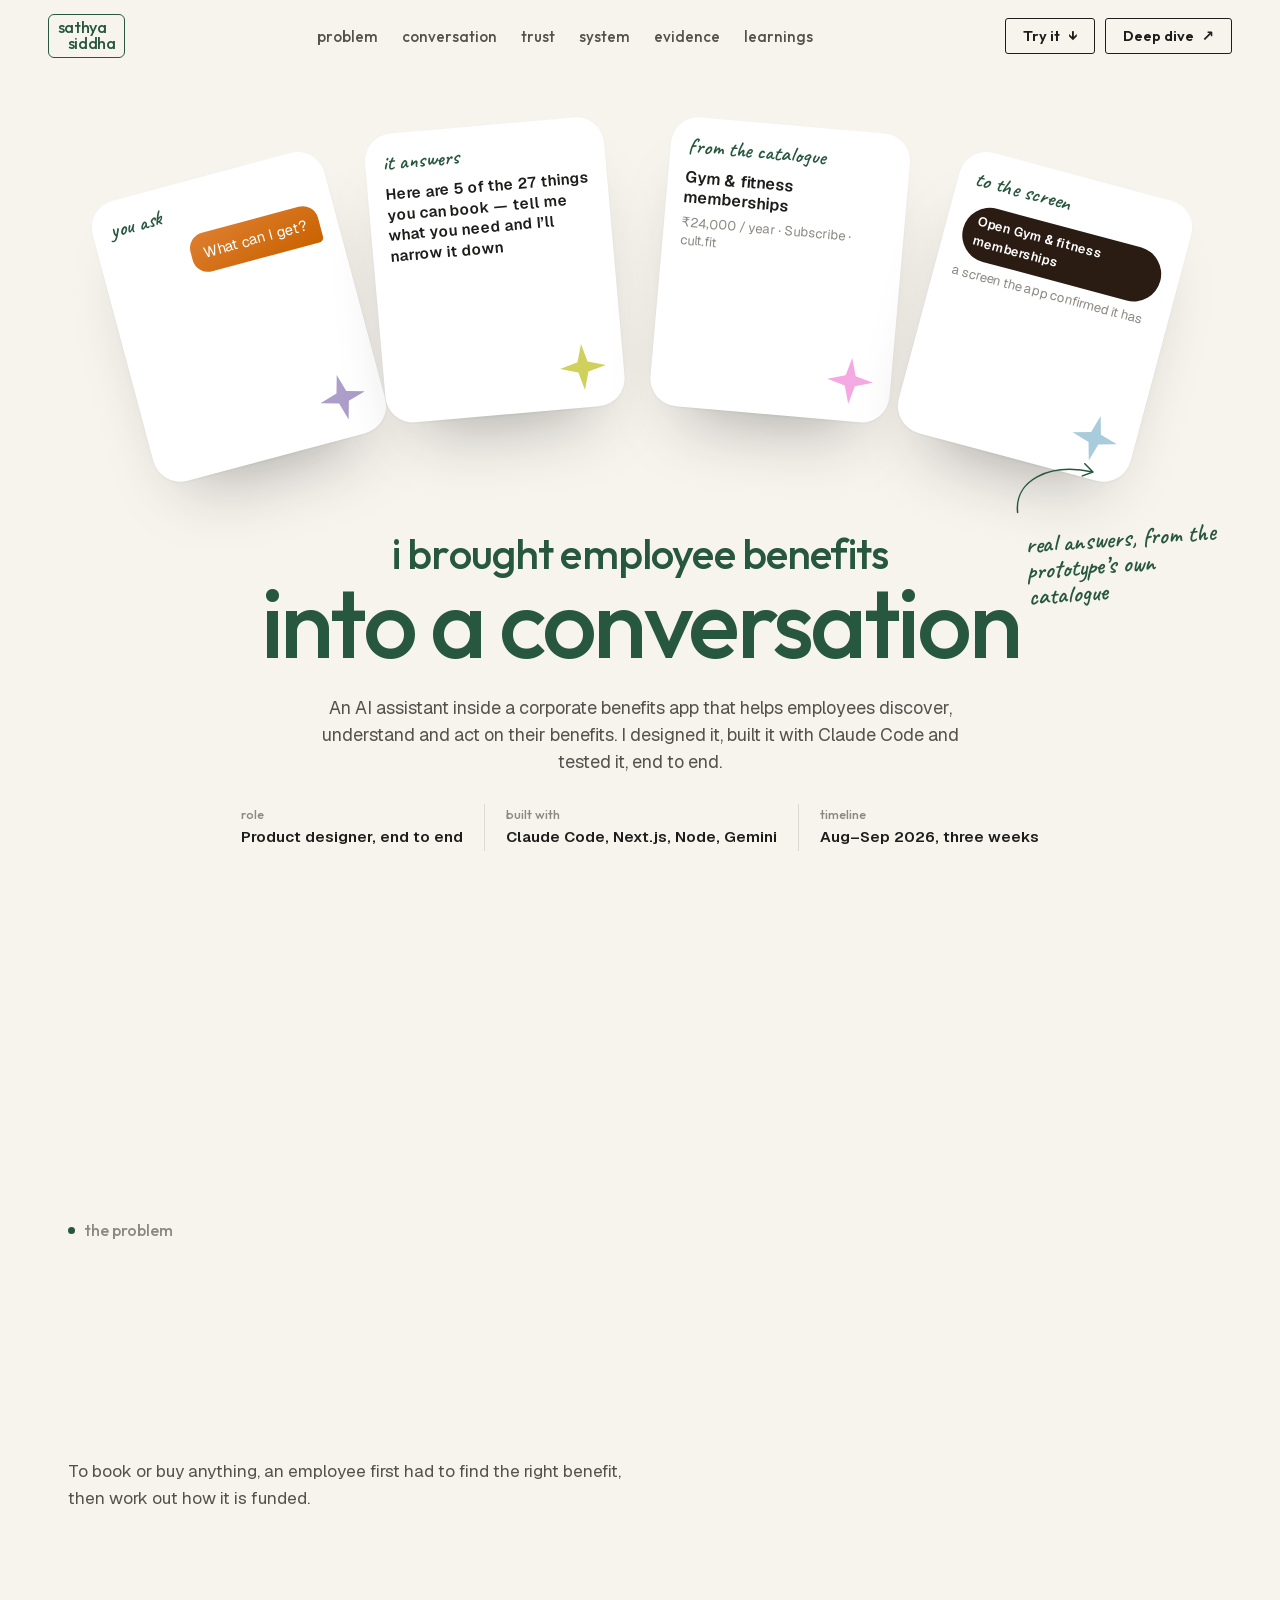
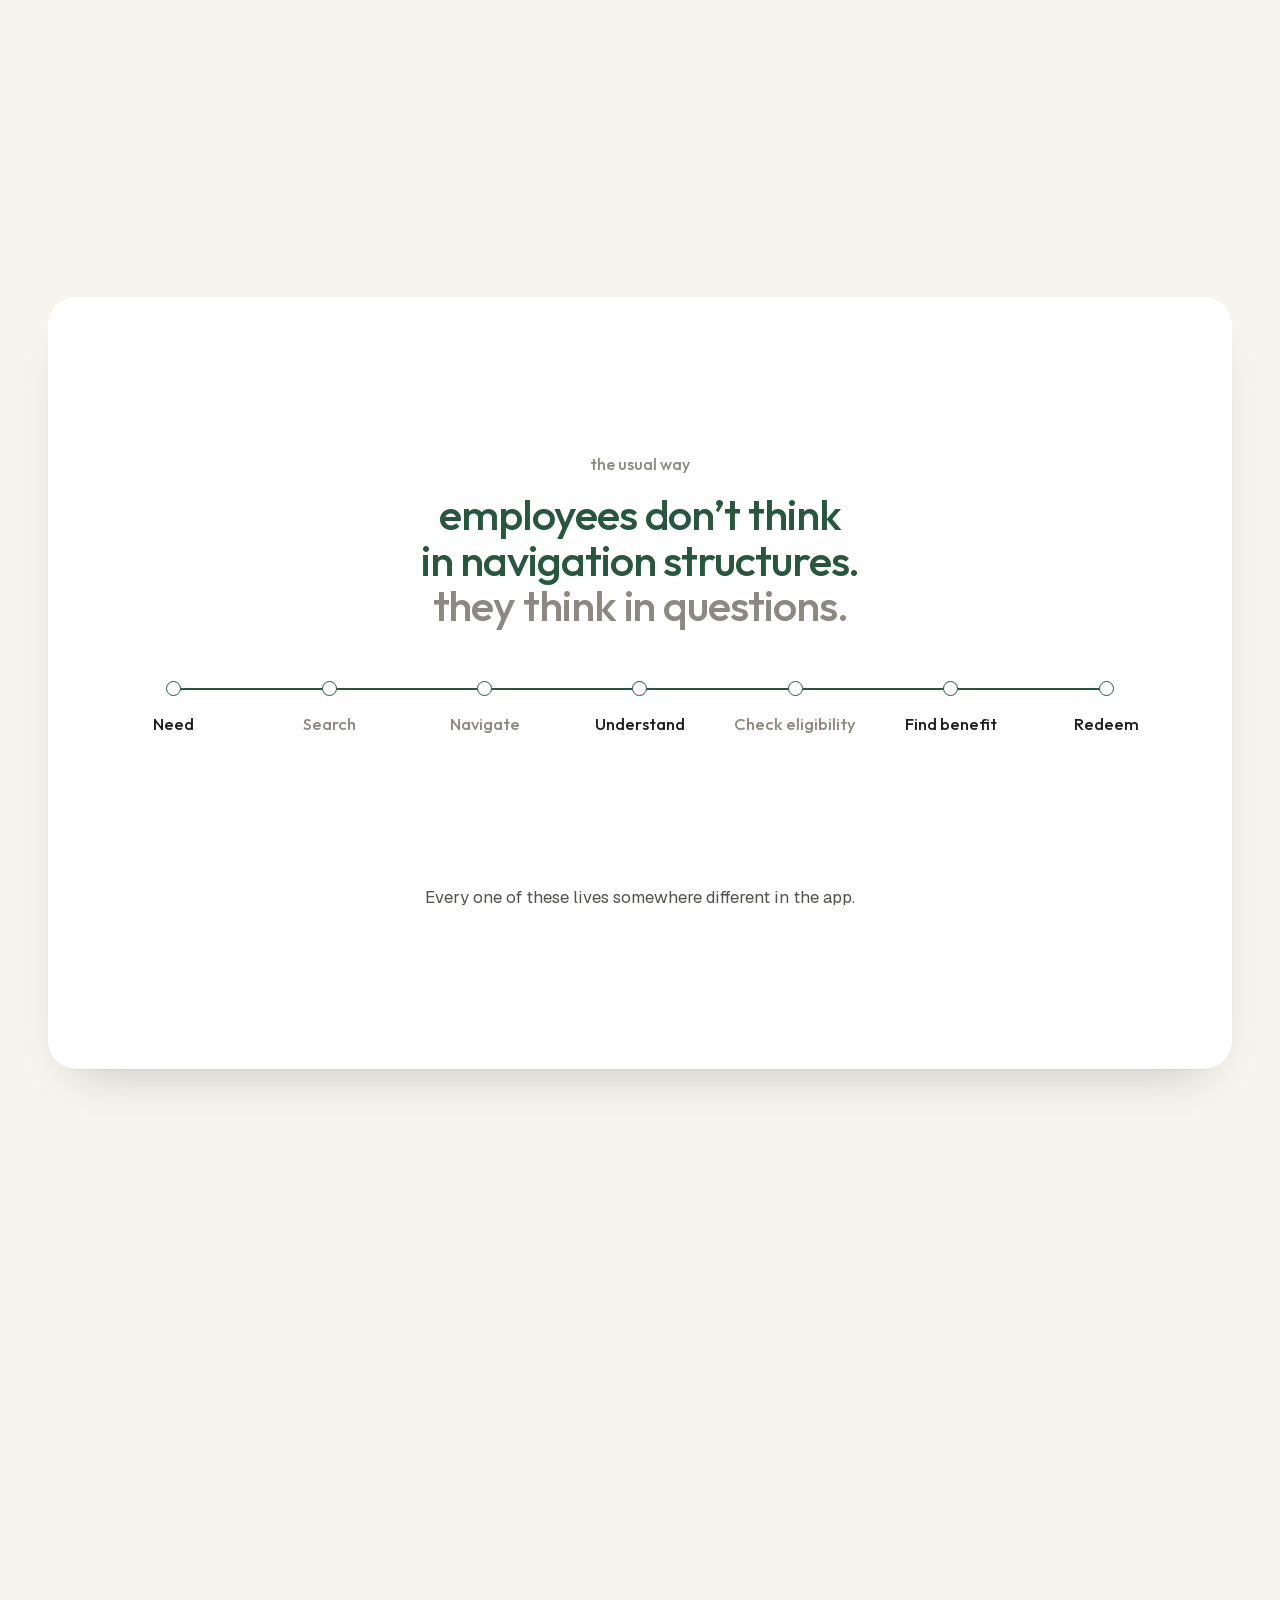
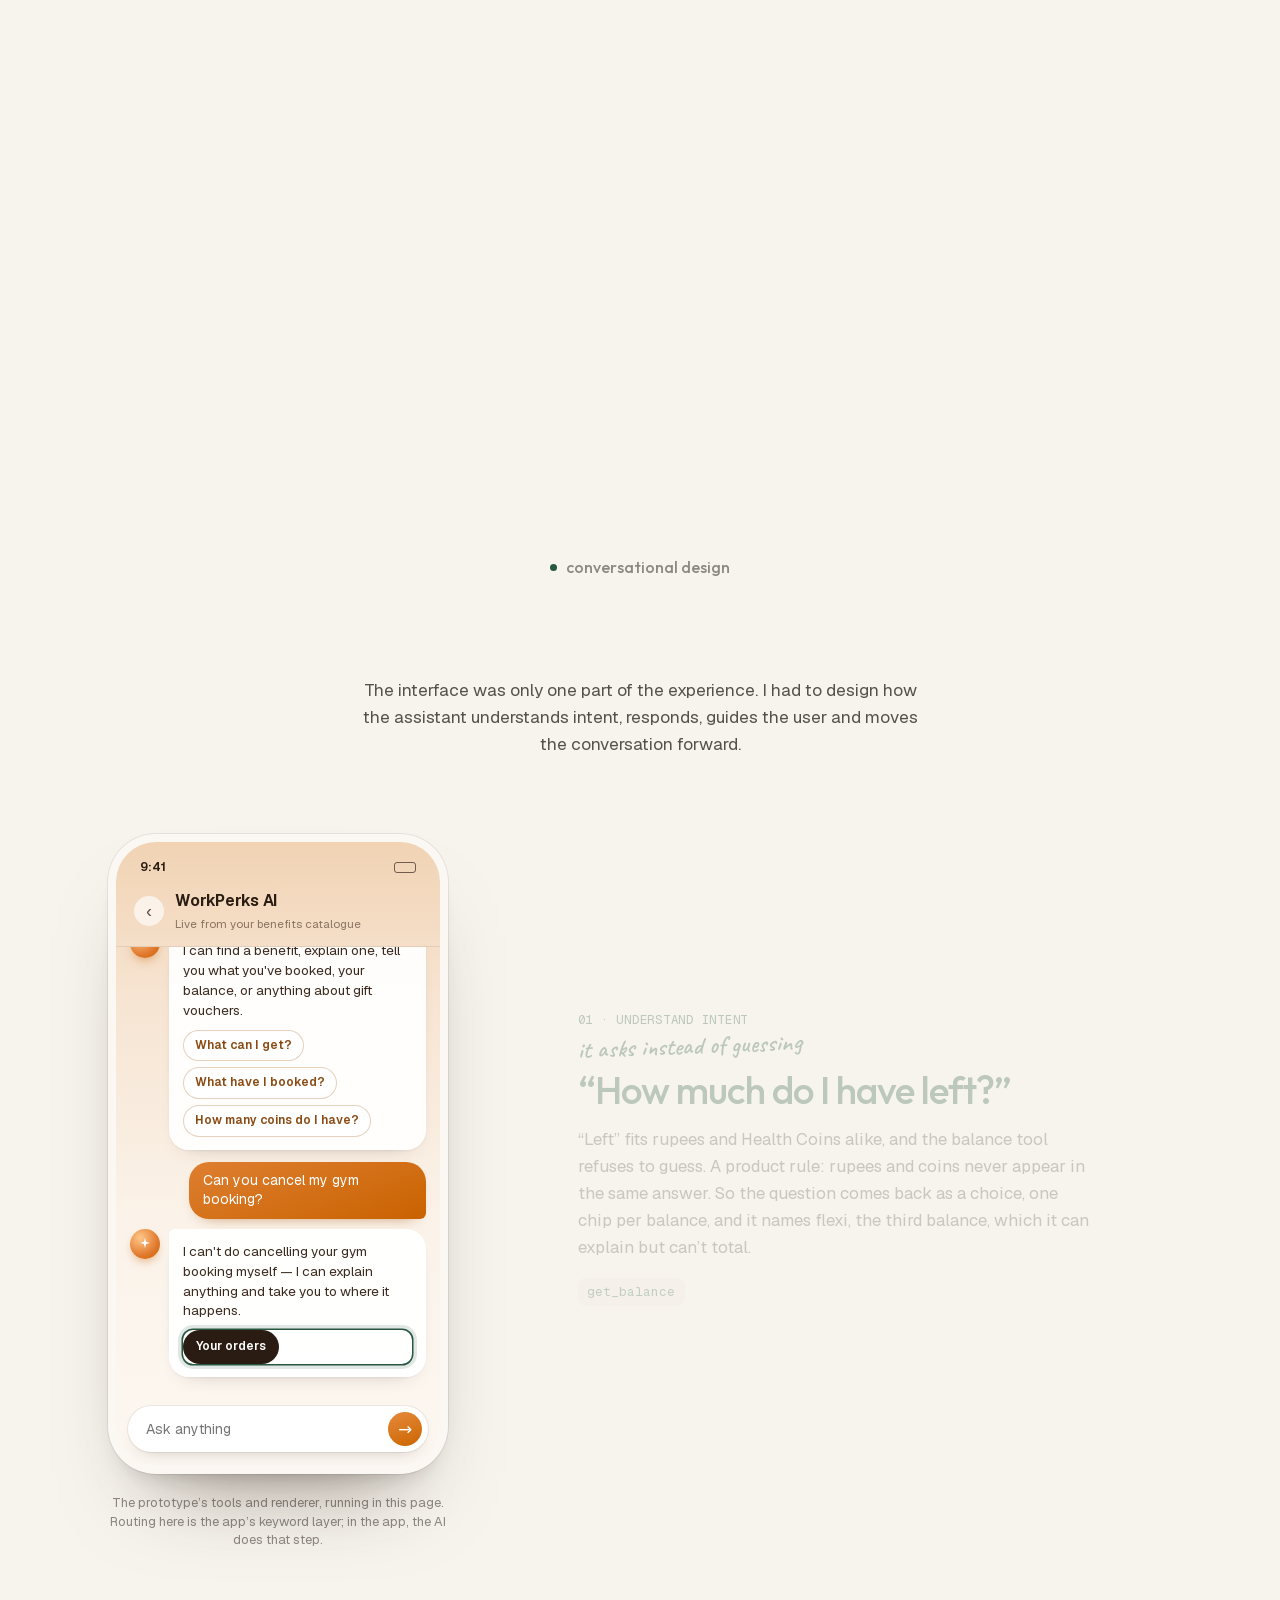
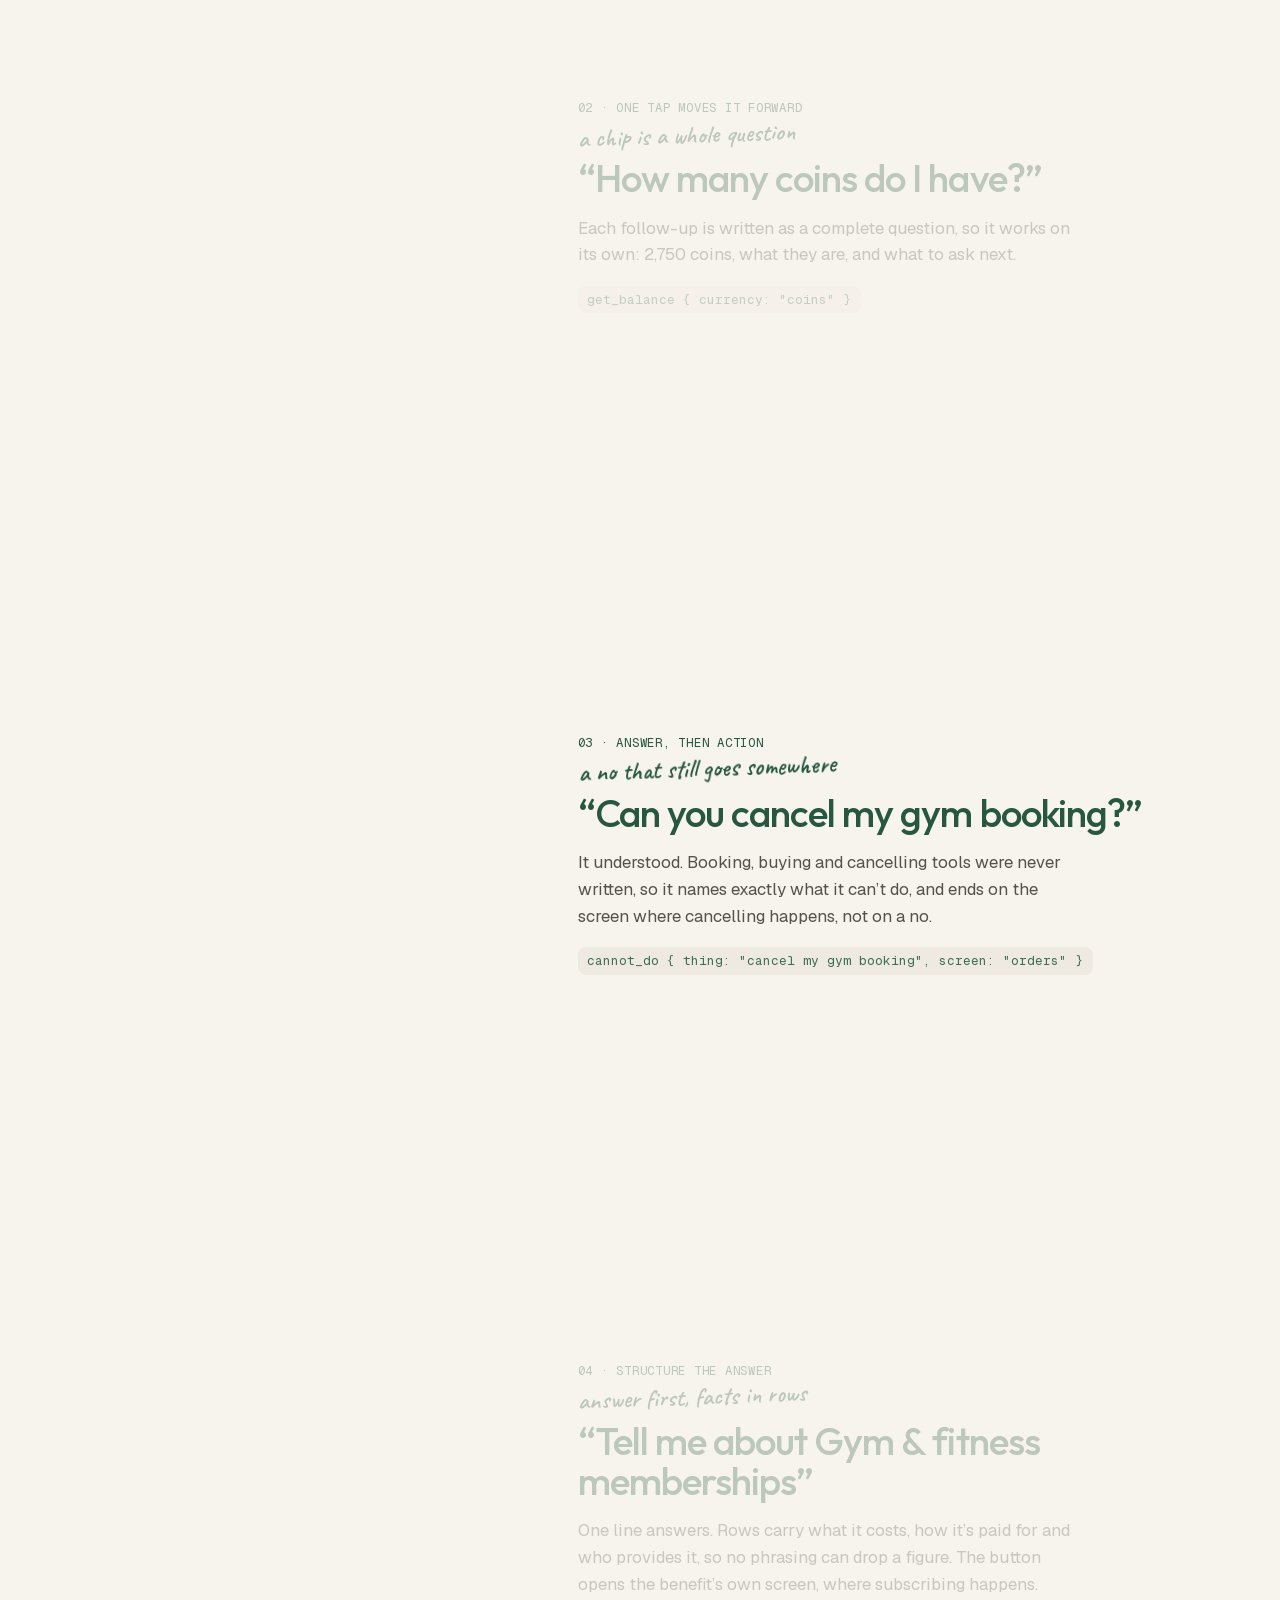
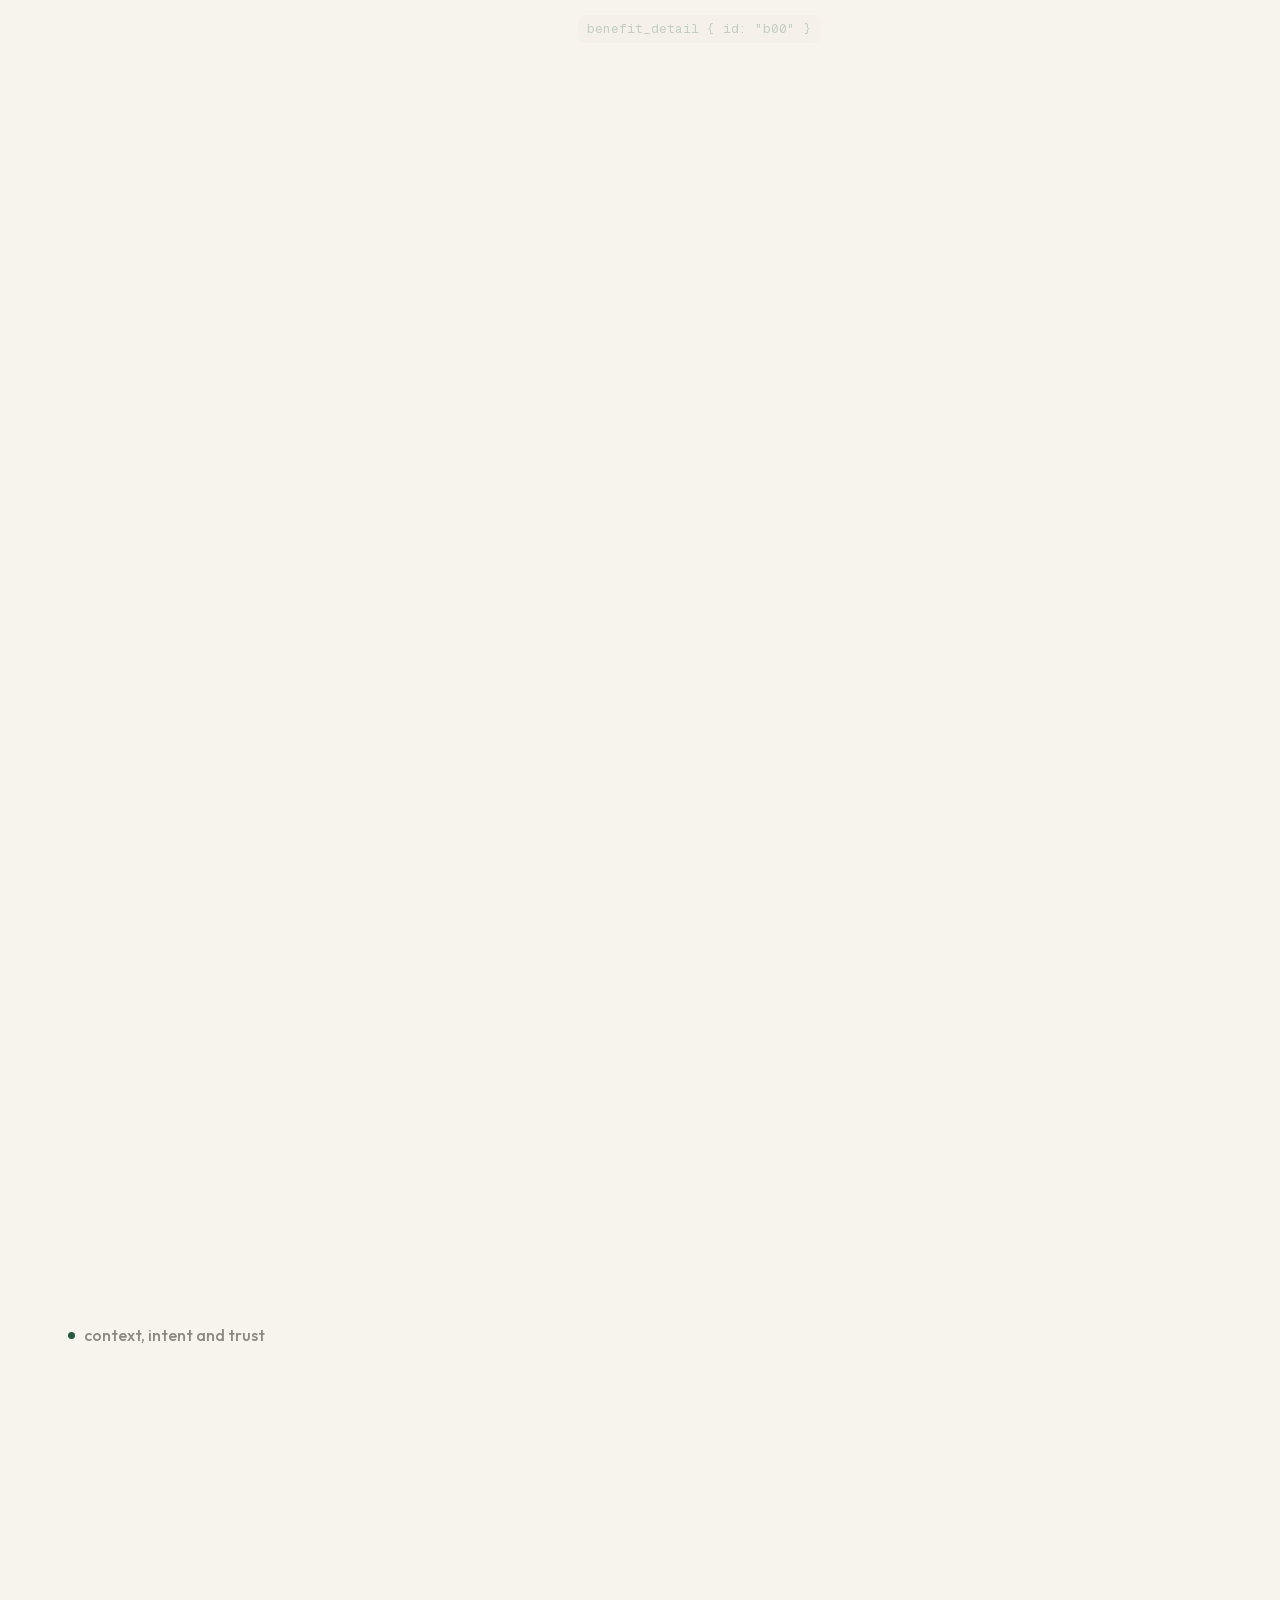
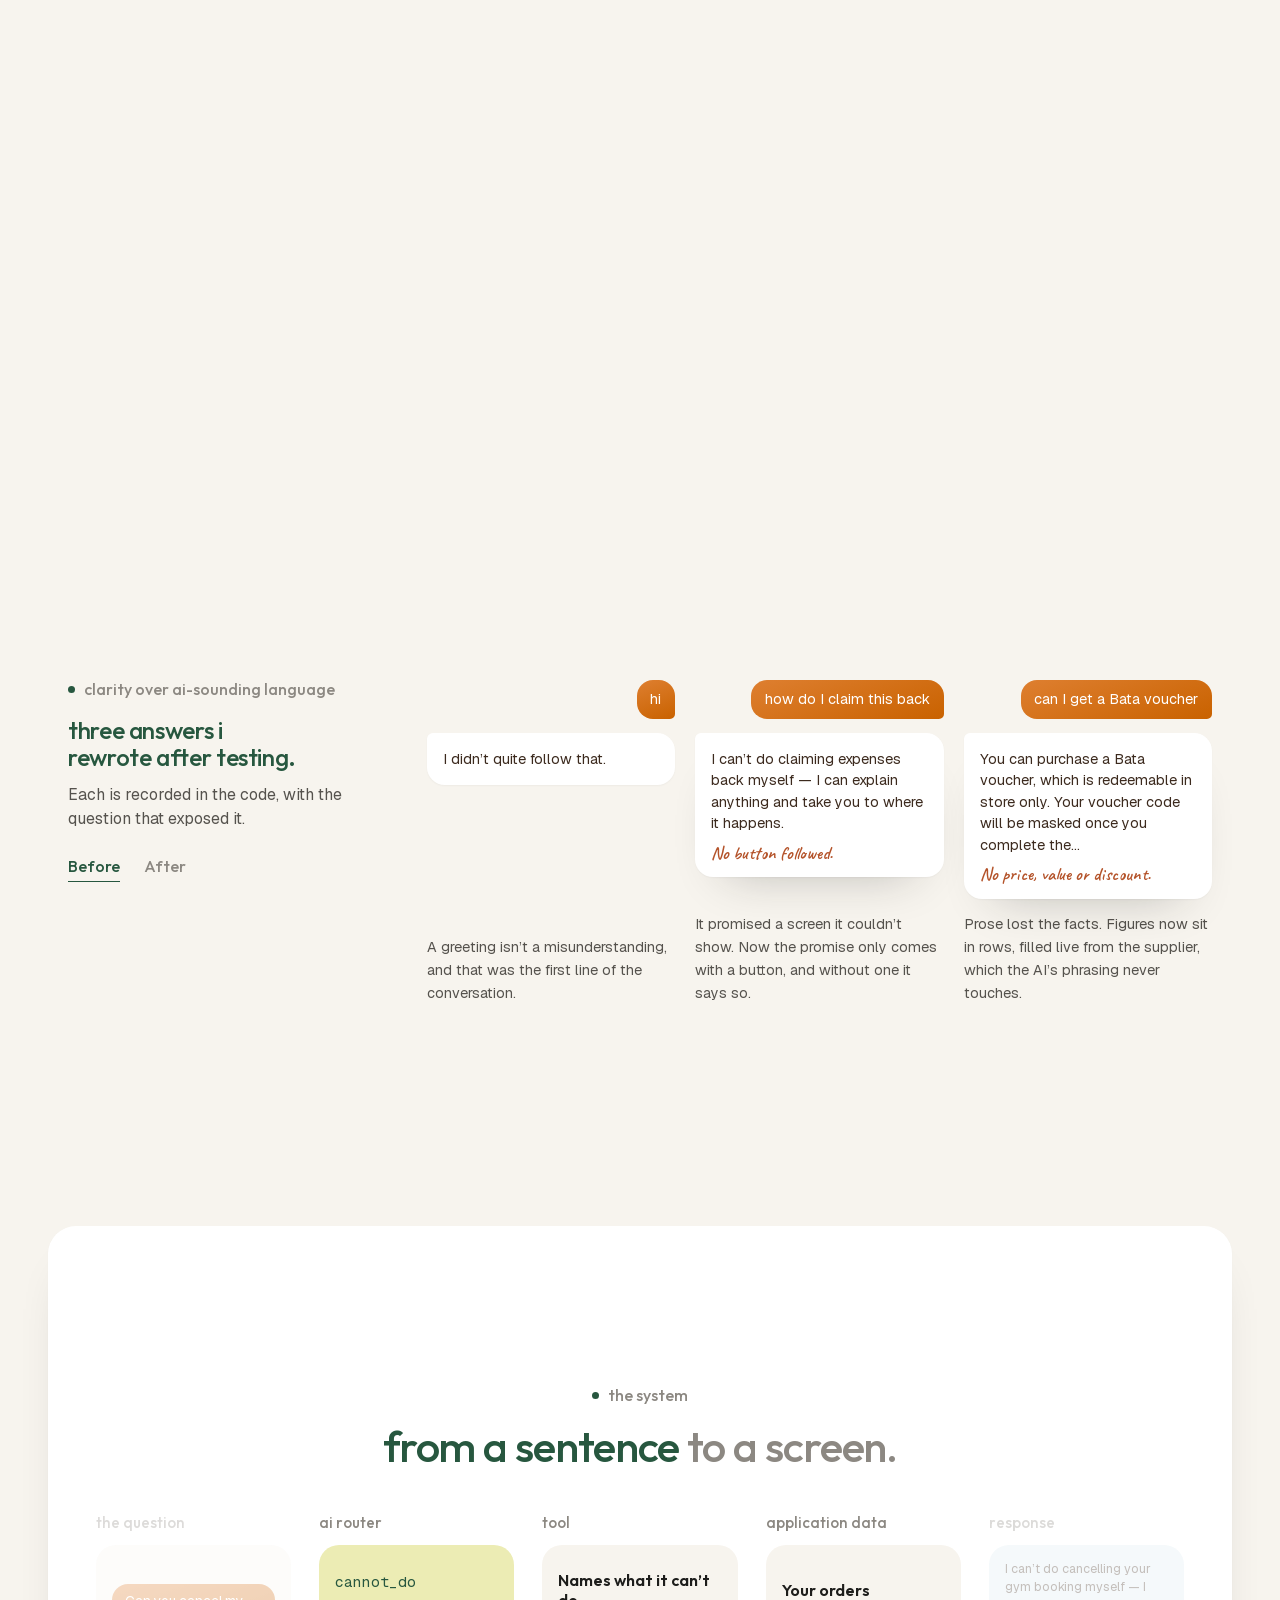
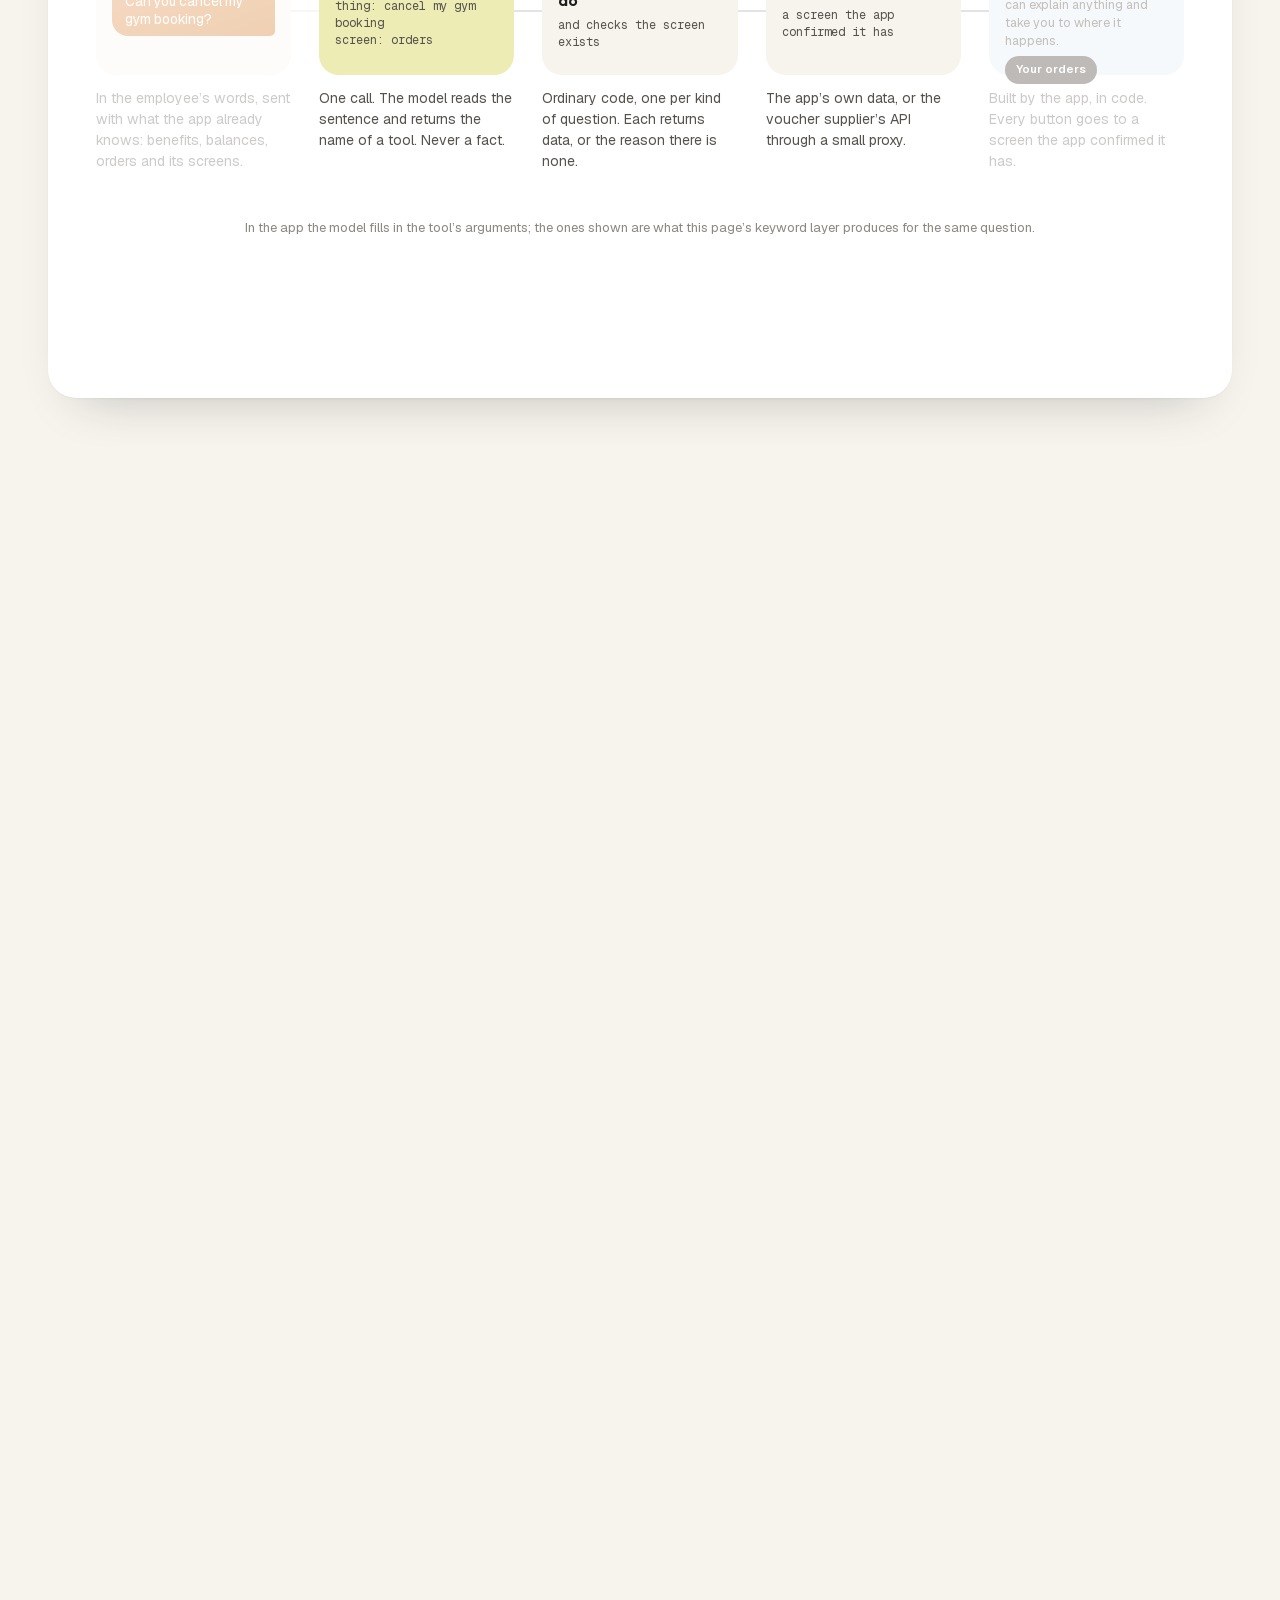
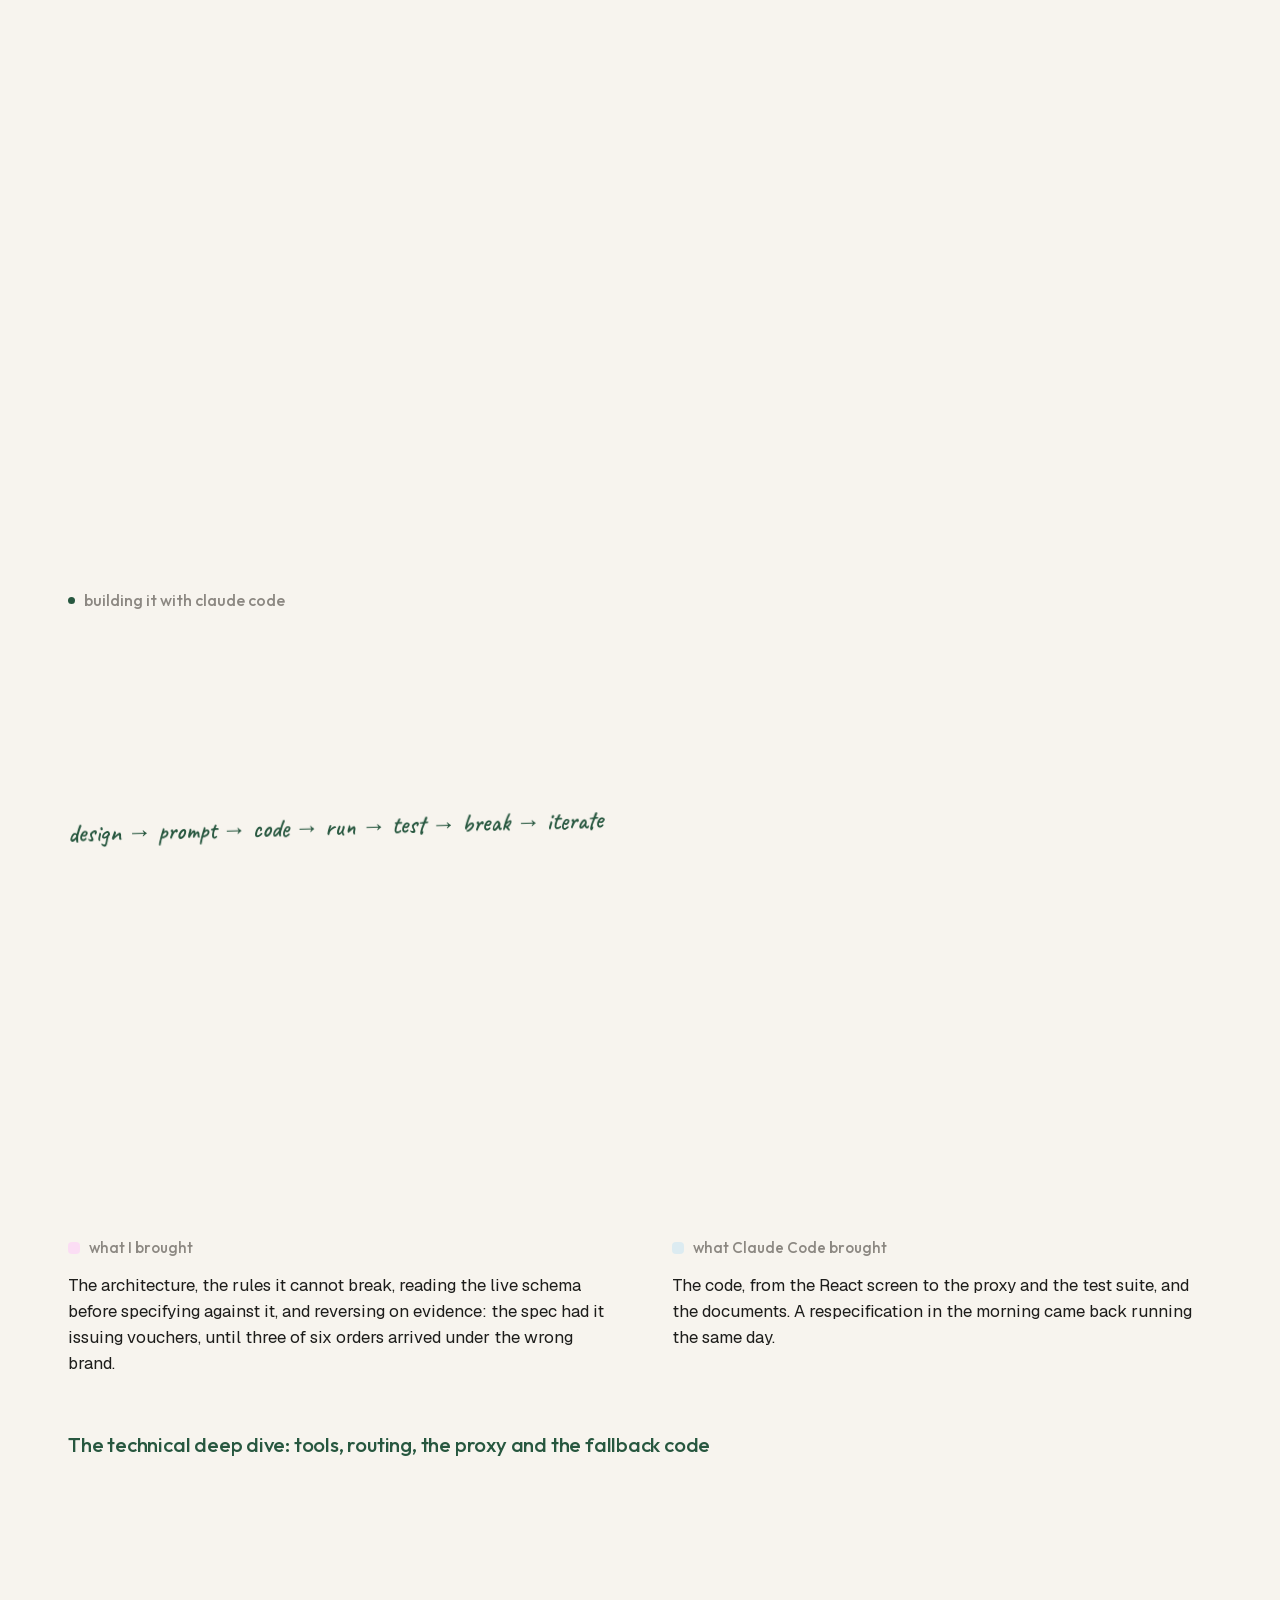
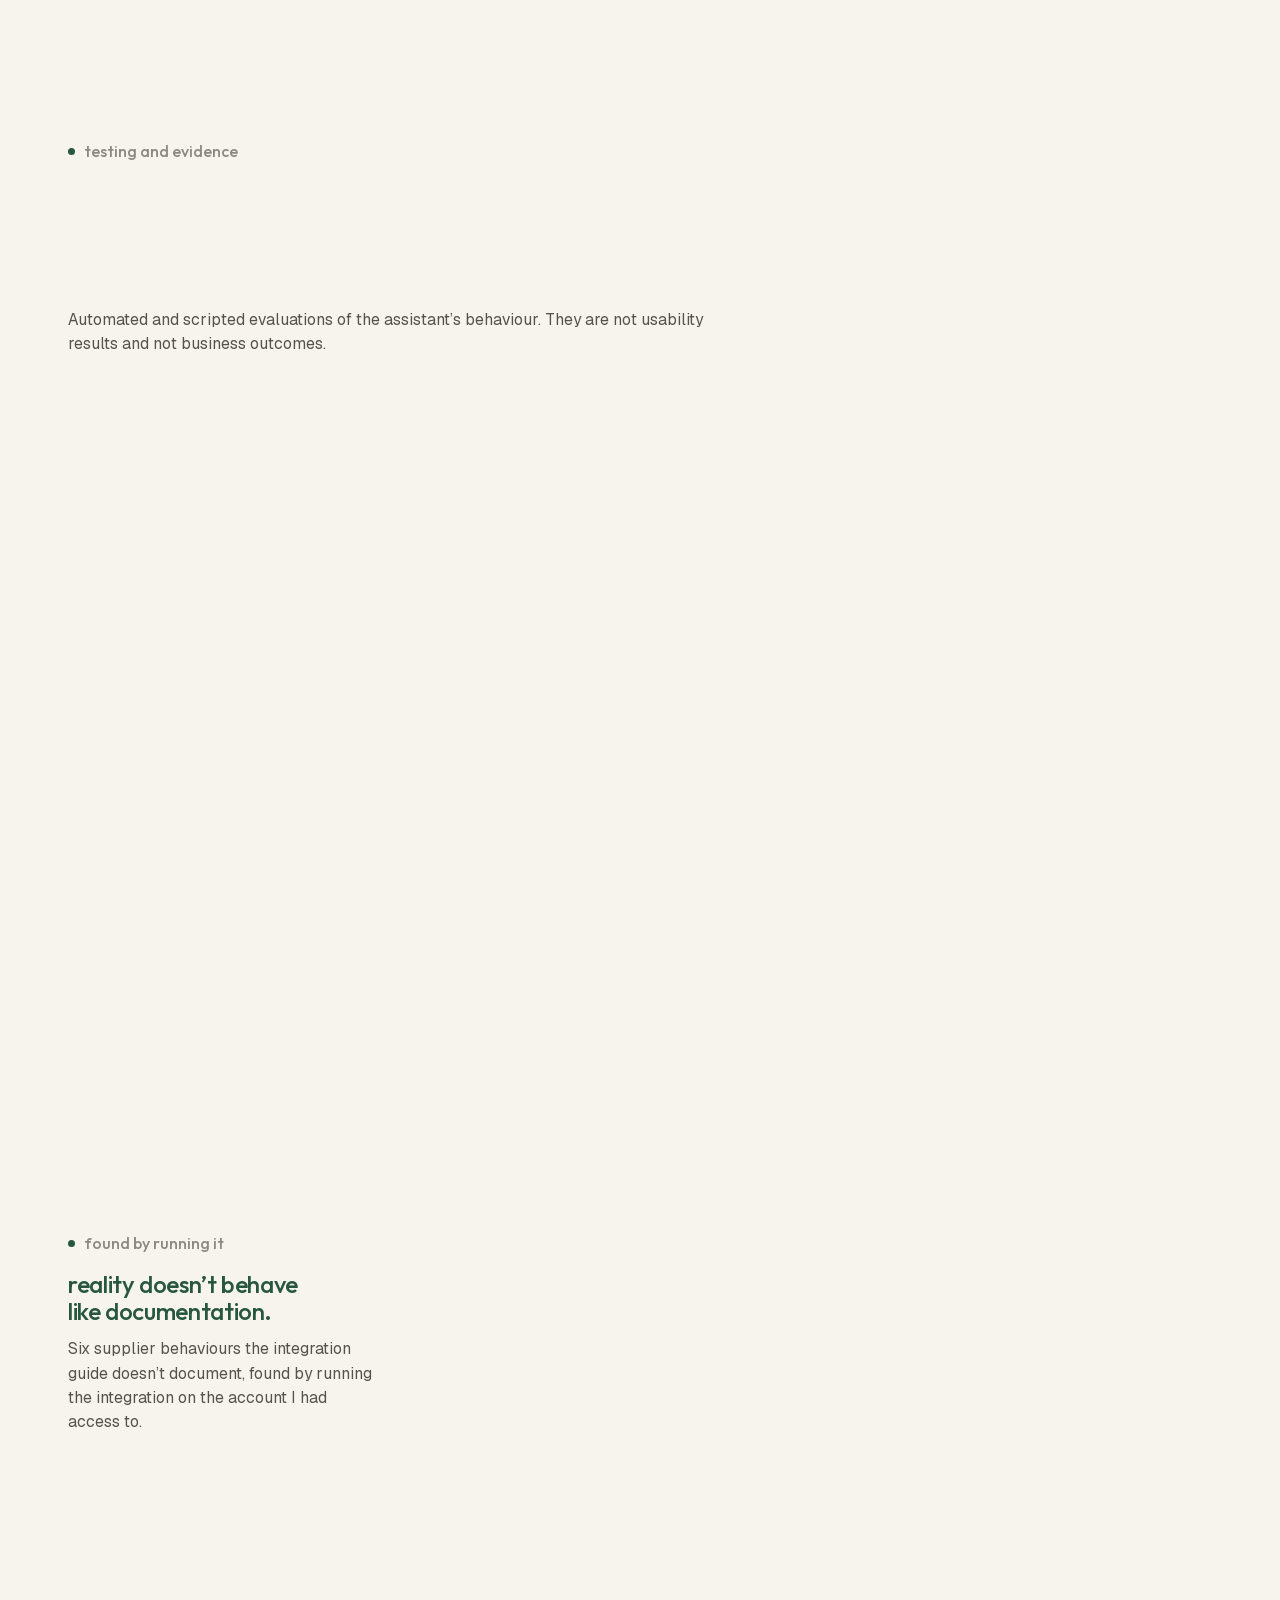
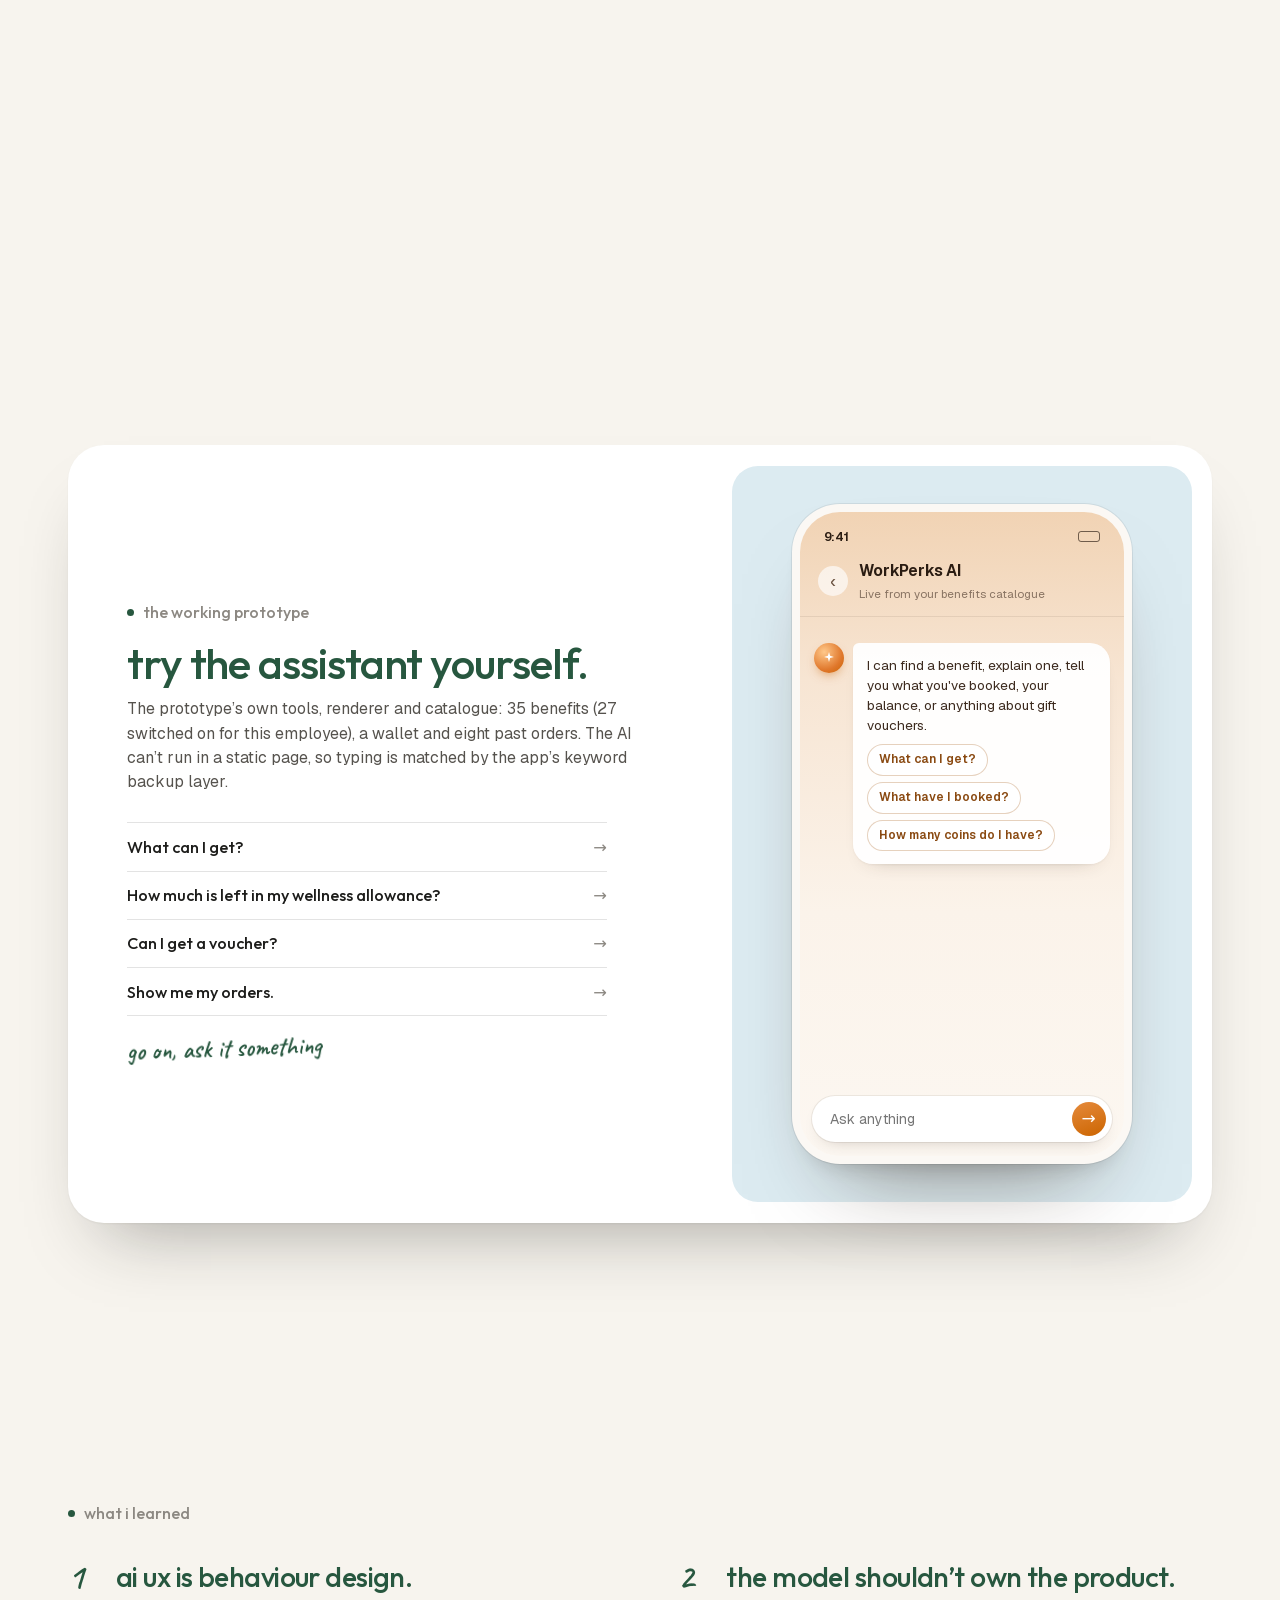
==== preview/index.html @ dd721111 "Preview: scroll animation on GSAP ScrollTrigger The pinned journey and system diagram scrub with smo" ====
<!doctype html>
<html lang="en">
<head>
<meta charset="utf-8">
<meta name="robots" content="noindex">
<meta name="viewport" content="width=device-width, initial-scale=1">
<meta name="color-scheme" content="light">
<meta name="theme-color" content="#F7F4EE">
<link rel="icon" href="data:image/svg+xml,%3Csvg xmlns='http://www.w3.org/2000/svg' viewBox='0 0 32 32'%3E%3Crect width='32' height='32' rx='8' fill='%2327573F'/%3E%3Ccircle cx='16' cy='16' r='6' fill='%23F7F4EE'/%3E%3C/svg%3E">
<title>WorkPerks Chatbot, a product design case study</title>
<meta name="description" content="Bringing employee benefits into a conversation: how I designed, built and tested an AI assistant for a corporate benefits app.">
<link rel="preload" href="public/fonts/Outfit-var-latin.woff2" as="font" type="font/woff2" crossorigin>
<link rel="preload" href="public/fonts/Geist-var-latin.woff2" as="font" type="font/woff2" crossorigin>
<link rel="stylesheet" href="fonts.css">
<link rel="stylesheet" href="story.css">
<script>document.documentElement.classList.add('js');</script>
</head>
<body>
<a class="skip" href="#problem">Skip to the case study</a>

<header class="bar" aria-label="Case study">
  <a class="bar-mark" href="https://uxsiddha.github.io/home" aria-label="Back to the portfolio"><span>sathya</span><span>siddha</span></a>
  <nav class="bar-nav" aria-label="Chapters">
    <a class="slink" href="#problem">problem</a><a class="slink" href="#conv-design">conversation</a><a class="slink" href="#trust">trust</a><a class="slink" href="#works">system</a><a class="slink" href="#testing">evidence</a><a class="slink" href="#learnings">learnings</a>
  </nav>
  <div class="bar-btns">
    <a class="btn" href="#try">Try it <span aria-hidden="true">&darr;</span></a>
    <a class="btn" href="../detailed.html">Deep dive <span aria-hidden="true">&nearr;</span></a>
  </div>
  <span class="bar-progress" aria-hidden="true"><i></i></span>
</header>

<main id="main">

<!-- =============================================================== 1 · HERO
     Four cards dealt from the prototype's own engine: the question, the
     answer, a benefit it found, and the screen it hands over to. -->
<section class="hero" id="top" aria-labelledby="hero-h">
  <div class="fan" id="fan" aria-label="One question, answered by the prototype">
    <article class="fc fc-1"><p class="fc-k">you ask</p><div class="fc-body" data-fan="ask"></div><i class="fc-dot d-lav" aria-hidden="true"></i></article>
    <article class="fc fc-2"><p class="fc-k">it answers</p><div class="fc-body" data-fan="answer"></div><i class="fc-dot d-olive" aria-hidden="true"></i></article>
    <article class="fc fc-3"><p class="fc-k">from the catalogue</p><div class="fc-body" data-fan="row"></div><i class="fc-dot d-pink" aria-hidden="true"></i></article>
    <article class="fc fc-4"><p class="fc-k">to the screen</p><div class="fc-body" data-fan="action"></div><i class="fc-dot d-sky" aria-hidden="true"></i></article>
  </div>
  <p class="note n-hero"><svg class="arrow" viewBox="0 0 120 90" aria-hidden="true"><path d="M110 80 C 120 40, 80 10, 20 14 M20 14 l12 -9 M20 14 l13 7"/></svg>real answers, from the prototype&rsquo;s own catalogue</p>
  <div class="hero-copy">
    <h1 id="hero-h" class="display"><span class="d-sm">i brought employee benefits</span><span class="d-lg">into a conversation</span></h1>
    <p class="hero-lede">An AI assistant inside a corporate benefits app that helps employees discover, understand and act on their benefits. I designed it, built it with Claude Code and tested it, end to end.</p>
    <dl class="meta">
      <div><dt>role</dt><dd>Product designer, end to end</dd></div>
      <div><dt>built with</dt><dd>Claude Code, Next.js, Node, Gemini</dd></div>
      <div><dt>timeline</dt><dd>Aug&ndash;Sep 2026, three weeks</dd></div>
    </dl>
  </div>
</section>

<!-- =============================================================== 2 · PROBLEM -->
<section class="sec problem" id="problem" aria-labelledby="problem-h">
  <div class="wrap pb-grid">
    <div class="pb-copy">
      <p class="kicker">the problem</p>
      <h2 id="problem-h" class="title rv">the benefits weren&rsquo;t missing. <em>using them took work.</em></h2>
      <p class="body">To book or buy anything, an employee first had to find the right benefit, then work out how it is funded.</p>
    </div>
    <ul class="pb-stack settle" aria-label="What an employee had to work through">
      <li class="pc pc-1"><span class="pc-in p-lav"><b>35</b></span><p>benefits</p></li>
      <li class="pc pc-2"><span class="pc-in p-olive"><b>10</b></span><p>catalogues, each with its own vendors and rules</p></li>
      <li class="pc pc-3"><span class="pc-in p-pink"><b>3</b></span><p>separate currencies: Reward rupees, Health Coins and the flexi allowance</p></li>
    </ul>
  </div>
</section>

<!-- the fragmented journey resolves into one conversation -->
<section class="act-c pin" id="journey" data-pin data-span="0.75" aria-labelledby="journey-h">
  <div class="pin-stage">
    <div class="sheet c-sheet"><div class="wrap c-wrap">
      <div class="c-head">
        <p class="kicker"><span class="c-l0">the usual way</span><span class="c-l1">with the assistant</span></p>
        <h2 id="journey-h" class="title-md">employees don&rsquo;t think in navigation structures. <em>they think in questions.</em></h2>
      </div>
      <div class="c-flow">
        <p class="c-old">Need &middot; Search &middot; Navigate &middot; Understand &middot; Check eligibility &middot; Find benefit &middot; Redeem</p>
        <ol class="c-steps" aria-label="The journey, before and after">
          <li class="keep"><i></i><span>Need</span></li>
          <li class="drop"><i></i><span>Search</span></li>
          <li class="drop"><i></i><span>Navigate</span></li>
          <li class="swap"><i></i><span class="a">Understand</span><span class="b">Ask</span></li>
          <li class="drop"><i></i><span>Check eligibility</span></li>
          <li class="swap"><i></i><span class="a">Find benefit</span><span class="b">Understand</span></li>
          <li class="swap"><i></i><span class="a">Redeem</span><span class="b">Act</span></li>
        </ol>
        <div class="c-ask" aria-hidden="true"><span class="c-typed" id="c-typed">Can I use this for Cult?</span><i>&rarr;</i></div>
      </div>
      <p class="c-note"><span class="c-n0">Every one of these lives somewhere different in the app.</span><span class="c-n1">In the assistant, they all start in the same place.</span></p>
    </div></div>
  </div>
</section>

<!-- =============================================================== 3 · CONVERSATIONAL DESIGN
     The phone stays; the conversation in it changes as each decision
     comes into view. -->
<section class="sec cd" id="conv-design" aria-labelledby="cd-h">
  <div class="wrap cd-intro">
    <p class="kicker">conversational design</p>
    <h2 id="cd-h" class="title rv">designing the conversation, <em>not just the chat ui.</em></h2>
    <p class="body">The interface was only one part of the experience. I had to design how the assistant understands intent, responds, guides the user and moves the conversation forward.</p>
  </div>
  <div class="wrap story" id="story">
    <div class="story-phone">
      <div class="story-stick">
        <div class="phone" id="phone-cd"></div>
        <figure class="cd-app" id="cd-app" aria-hidden="true"><img alt="" loading="lazy" decoding="async"></figure>
        <p class="story-src">The prototype&rsquo;s tools and renderer, running in this page. Routing here is the app&rsquo;s keyword layer; in the app, the AI does that step.</p>
      </div>
    </div>
    <ol class="story-steps" id="story-steps">
      <li data-step="0">
        <p class="st-k">01 &middot; understand intent</p>
        <p class="note">it asks instead of guessing</p>
        <h3>&ldquo;How much do I have left?&rdquo;</h3>
        <p>&ldquo;Left&rdquo; fits rupees and Health Coins alike, and the balance tool refuses to guess. A product rule: rupees and coins never appear in the same answer. So the question comes back as a choice, one chip per balance, and it names flexi, the third balance, which it can explain but can&rsquo;t total.</p>
        <code class="st-route"></code>
      </li>
      <li data-step="1">
        <p class="st-k">02 &middot; one tap moves it forward</p>
        <p class="note">a chip is a whole question</p>
        <h3>&ldquo;How many coins do I have?&rdquo;</h3>
        <p>Each follow-up is written as a complete question, so it works on its own: 2,750 coins, what they are, and what to ask next.</p>
        <code class="st-route"></code>
      </li>
      <li data-step="2">
        <p class="st-k">03 &middot; answer, then action</p>
        <p class="note">a no that still goes somewhere</p>
        <h3>&ldquo;Can you cancel my gym booking?&rdquo;</h3>
        <p>It understood. Booking, buying and cancelling tools were never written, so it names exactly what it can&rsquo;t do, and ends on the screen where cancelling happens, not on a no.</p>
        <code class="st-route"></code>
      </li>
      <li data-step="3">
        <p class="st-k">04 &middot; structure the answer</p>
        <p class="note">answer first, facts in rows</p>
        <h3>&ldquo;Tell me about Gym &amp; fitness memberships&rdquo;</h3>
        <p>One line answers. Rows carry what it costs, how it&rsquo;s paid for and who provides it, so no phrasing can drop a figure. The button opens the benefit&rsquo;s own screen, where subscribing happens.</p>
        <code class="st-route"></code>
      </li>
    </ol>
  </div>

  <!-- many phrasings, one route; situations the AI routed -->
  <div class="wrap lang">
    <div class="sheet lang-card tilt-l">
      <p class="kicker">natural language</p>
      <h3 class="title-sm">people don&rsquo;t ask the same way twice.</h3>
      <div class="cv" id="cv">
        <ul class="cv-says" aria-label="Ways of asking"></ul>
        <svg class="cv-lines" aria-hidden="true"></svg>
        <div class="cv-outs">
          <div class="cv-out" data-out="coins"><p class="cv-tool">get_balance <i>currency: coins</i></p><p class="cv-ans">2,750 coins</p><p class="cv-why">Same intent, same tool, same answer.</p></div>
          <div class="cv-out" data-out="ask"><p class="cv-tool">get_balance <i>currency: ?</i></p><p class="cv-ans">&ldquo;Which balance do you mean?&rdquo;</p><p class="cv-why">No currency named, so it asks rather than guess.</p></div>
        </div>
      </div>
      <p class="fine">Each phrasing in turn, routed live by the app&rsquo;s keyword backup in this page. In the app the AI reads the question first.</p>
    </div>
    <div class="sheet rec-card tilt-r">
      <p class="kicker">situations, not product names</p>
      <h3 class="title-sm">what the AI made of four everyday sentences.</h3>
      <ol class="cv-rec" aria-label="Recorded routes">
        <li><q>cough that won&rsquo;t go away, don&rsquo;t want a waiting room</q><b>Doctor consultations</b><i class="ok">right</i></li>
        <li><q>trying to give up cigarettes for months</q><b>Health programmes &amp; assessments</b><i class="ok">right</i></li>
        <li><q>tablets every day for my blood pressure</q><b>Pharmacy &amp; medical supplies</b><i class="ok">right</i></li>
        <li><q>sleeping badly, running on empty</q><b>Digital challenges</b><i class="no">wrong: Employee Assistance Programme</i></li>
      </ol>
      <p class="fine">The benefit each answer led with, in the recorded run behind the held-out comparison below.</p>
    </div>
  </div>
</section>

<!-- =============================================================== 4 · CONTEXT, INTENT AND TRUST -->
<section class="sec trust" id="trust" aria-labelledby="trust-h">
  <div class="wrap">
    <p class="kicker">context, intent and trust</p>
    <h2 id="trust-h" class="title rv">the ai understands. <em>the application decides.</em></h2>
  </div>
  <div class="wrap trust-grid">
    <article class="sheet tr tr-1">
      <p class="tr-k"><i class="p-lav"></i>what it carries forward</p>
      <h3 class="title-sm">context by design, not by memory.</h3>
      <p class="body-sm">The AI sees the employee&rsquo;s earlier questions, never its own earlier answers: those are built from balances and orders.</p>
      <div class="ctx-mini">
        <p class="ctx-line"><i>user</i>What can I get?</p>
        <p class="ctx-line is-cut"><i>assistant</i>[previous answer omitted]</p>
        <p class="ctx-line"><i>user</i>Tell me about Gym &amp; fitness memberships</p>
      </div>
      <p class="fine">What the AI is sent, built on the server on every turn.</p>
    </article>
    <article class="sheet tr tr-2">
      <p class="tr-k"><i class="p-olive"></i>what the application decides</p>
      <h3 class="title-sm">the model picks a tool. never a fact.</h3>
      <dl class="scope">
        <div><dt>It understands</dt><dd>Questions about benefits, balances, orders, gift vouchers and the app itself.</dd></div>
        <div><dt>It can</dt><dd>Find, explain, read what you hold, and open the screen where you act.</dd></div>
        <div><dt>It cannot</dt><dd>Book, buy, cancel or change a declaration. Those tools were never written.</dd></div>
        <div><dt>It never</dt><dd>Shows a full voucher code, adds rupees to coins, invents an address, or answers from memory.</dd></div>
      </dl>
    </article>
    <article class="sheet tr tr-3">
      <p class="tr-k"><i class="p-pink"></i>when it can&rsquo;t help</p>
      <h3 class="title-sm">every no still offers a way on.</h3>
      <div class="mini" data-voice="Where can I update my dependents?" data-take="2"><p class="label">doesn&rsquo;t understand</p></div>
      <div class="mini" data-voice="Anything for my parents?" data-take="2"><p class="label">benefit isn&rsquo;t switched on</p></div>
    </article>
  </div>

  <div class="wrap ba-wrap">
    <div class="ba-head">
      <p class="kicker">clarity over ai-sounding language</p>
      <h3 class="title-sm">three answers i rewrote after testing.</h3>
      <p class="body-sm">Each is recorded in the code, with the question that exposed it.</p>
      <p class="ba-switch" aria-hidden="true"><span data-ba="before" class="is-on">Before</span><span data-ba="after">After</span></p>
    </div>
    <ol class="ba" id="ba">
      <li>
        <p class="ba-q">hi</p>
        <div class="ba-b is-before"><p>I didn&rsquo;t quite follow that.</p></div>
        <div class="ba-b is-after"><p>I can find a benefit, explain one, tell you what you&rsquo;ve booked, your balance, or anything about gift vouchers.</p><p class="ba-chips"><i>What can I get?</i><i>What have I booked?</i><i>What vouchers do I have?</i></p></div>
        <p class="ba-why">A greeting isn&rsquo;t a misunderstanding, and that was the first line of the conversation.</p>
      </li>
      <li>
        <p class="ba-q">how do I claim this back</p>
        <div class="ba-b is-before"><p>I can&rsquo;t do claiming expenses back myself &mdash; I can explain anything and take you to where it happens.</p><p class="ba-miss">No button followed.</p></div>
        <div class="ba-b is-after"><p class="ba-lbl">When there&rsquo;s no screen to offer</p><p>I can&rsquo;t do claiming expenses back myself, and there is no screen in this app for it. I can explain how it works, or find you something else.</p></div>
        <p class="ba-why">It promised a screen it couldn&rsquo;t show. Now the promise only comes with a button, and without one it says so.</p>
      </li>
      <li>
        <p class="ba-q">can I get a Bata voucher</p>
        <div class="ba-b is-before"><p>You can purchase a Bata voucher, which is redeemable in store only. Your voucher code will be masked once you complete the&hellip;</p><p class="ba-miss">No price, value or discount.</p></div>
        <div class="ba-b is-after"><p>Yes &mdash; Bata is available at <i class="ba-f">price</i>, redeemed <i class="ba-f">where</i>.</p><p class="ba-rows"><span>Value</span><span>Redeemed</span><span>In stock</span></p><p class="ba-chips"><i>Where can I use my Bata voucher?</i></p></div>
        <p class="ba-why">Prose lost the facts. Figures now sit in rows, filled live from the supplier, which the AI&rsquo;s phrasing never touches.</p>
      </li>
    </ol>
  </div>
</section>

<!-- =============================================================== 5 · SYSTEM AND IMPLEMENTATION -->
<section class="act-e pin" id="works" data-pin data-span="0.75" aria-labelledby="works-h">
  <div class="pin-stage">
    <div class="sheet e-sheet"><div class="wrap e-wrap">
      <div class="e-head">
        <p class="kicker">the system</p>
        <h2 id="works-h" class="title-md">from a sentence <em>to a screen.</em></h2>
      </div>
      <ol class="sys" id="sys" aria-label="One question, through the system">
        <li data-k="0"><span class="sys-k">the question</span><div class="sys-node"><p class="sys-me">Can you cancel my gym booking?</p></div><p class="sys-p">In the employee&rsquo;s words, sent with what the app already knows: benefits, balances, orders and its screens.</p></li>
        <li data-k="1"><span class="sys-k">ai router</span><div class="sys-node is-ai"><code>cannot_do</code><small>thing: cancel my gym booking<br>screen: orders</small></div><p class="sys-p">One call. The model reads the sentence and returns the name of a tool. Never a fact.</p></li>
        <li data-k="2"><span class="sys-k">tool</span><div class="sys-node"><b>Names what it can&rsquo;t do</b><small>and checks the screen exists</small></div><p class="sys-p">Ordinary code, one per kind of question. Each returns data, or the reason there is none.</p></li>
        <li data-k="3"><span class="sys-k">application data</span><div class="sys-node"><b>Your orders</b><small>a screen the app confirmed it has</small></div><p class="sys-p">The app&rsquo;s own data, or the voucher supplier&rsquo;s API through a small proxy.</p></li>
        <li data-k="4"><span class="sys-k">response</span><div class="sys-node is-out"><p>I can&rsquo;t do cancelling your gym booking myself &mdash; I can explain anything and take you to where it happens.</p><span class="sys-btn">Your orders</span></div><p class="sys-p">Built by the app, in code. Every button goes to a screen the app confirmed it has.</p></li>
      </ol>
      <p class="sys-note">In the app the model fills in the tool&rsquo;s arguments; the ones shown are what this page&rsquo;s keyword layer produces for the same question.</p>
    </div></div>
  </div>
</section>

<section class="sec sys-more" aria-label="The system in detail">
  <div class="wrap sm-grid">
    <article class="sheet sm-data">
      <p class="kicker">data boundary</p>
      <h3 class="title-sm">the model doesn&rsquo;t need to see everything.</h3>
      <p class="body-sm">Only the question crosses to the AI, with emails and long digit runs stripped on the server. Balances, orders and voucher codes stay in the app.</p>
      <div class="df-scroll" tabindex="0" aria-label="Data flow diagram, scrolls sideways on small screens"><svg class="dataflow" viewBox="0 0 1000 260" role="img" aria-labelledby="df-t">
        <title id="df-t">The question goes from the phone to the server, which strips personal details and sends only the question to the AI. Balances, orders and codes never leave the app. Vouchers come from the supplier through a proxy that holds the credentials.</title>
        <rect class="df-box" x="10" y="95" width="170" height="70" rx="14"/><text class="df-t" x="95" y="126">Phone</text><text class="df-s" x="95" y="146">the question</text>
        <rect class="df-box df-dark" x="300" y="95" width="200" height="70" rx="14"/><text class="df-t df-inv" x="400" y="126">Server</text><text class="df-s df-inv2" x="400" y="146">strips emails &amp; numbers</text>
        <rect class="df-box df-ai" x="620" y="10" width="200" height="70" rx="14"/><text class="df-t df-acc" x="720" y="41">AI model</text><text class="df-s" x="720" y="61">sees the question only</text>
        <rect class="df-box" x="620" y="180" width="170" height="70" rx="14"/><text class="df-t" x="705" y="211">Proxy</text><text class="df-s" x="705" y="231">holds the credentials</text>
        <rect class="df-box" x="830" y="180" width="160" height="70" rx="14"/><text class="df-t" x="910" y="211">Supplier API</text><text class="df-s" x="910" y="231">live vouchers</text>
        <path class="df-line" id="df1" d="M180 130 H300"/>
        <path class="df-line df-acc" id="df2" d="M500 115 C 560 115, 560 45, 620 45"/>
        <path class="df-line" id="df3" d="M500 145 C 560 145, 560 215, 620 215"/>
        <path class="df-line" id="df4" d="M790 215 H830"/>
        <circle class="df-dot" r="4"><animateMotion dur="2.6s" repeatCount="indefinite"><mpath href="#df1"/></animateMotion></circle>
        <circle class="df-dot df-acc" r="4"><animateMotion dur="2.6s" begin="0.9s" repeatCount="indefinite"><mpath href="#df2"/></animateMotion></circle>
        <circle class="df-dot" r="4"><animateMotion dur="2.6s" begin="1.6s" repeatCount="indefinite"><mpath href="#df3"/></animateMotion></circle>
        <text class="df-k" x="400" y="210">stays in the app:</text><text class="df-k" x="400" y="228">balances &middot; orders &middot; codes</text>
      </svg></div>
      <p class="df-hint" aria-hidden="true">Swipe to see the AI and the proxy &rarr;</p>
    </article>
    <article class="sheet sm-ladder">
      <p class="kicker">when the ai is unavailable</p>
      <h3 class="title-sm">four steps down, and the last one still answers.</h3>
      <ol class="ladder">
        <li><b>Retry the same model</b><span>A rate limit or timeout. A slower answer: it waits as long as the provider asks.</span></li>
        <li><b>Try the second model</b><span>The first is gone or retired. The same answer, no waiting.</span></li>
        <li><b>Keyword rules</b><span>Every model failed. A correct but narrower answer, still from live data.</span></li>
        <li><b>Helpful fallback</b><span>Nothing recognised the question. Live benefits as rows and a way to browse, never a flat failure.</span></li>
      </ol>
      <p class="fine">A used-up quota and a model retired mid-project both happened in testing.</p>
    </article>
  </div>

  <div class="wrap build">
    <div class="build-head">
      <p class="kicker">building it with claude code</p>
      <h3 class="title rv">i didn&rsquo;t hand the design off. <em>i built the system i was designing.</em></h3>
      <p class="note n-build">design &rarr; prompt &rarr; code &rarr; run &rarr; test &rarr; break &rarr; iterate</p>
    </div>
    <div class="facts">
      <div class="fact f-1"><span class="pc-in p-sky"><b><span data-count="3">3</span></b></span><p>specification revisions in three weeks, each rewritten against what the live systems returned.</p></div>
      <div class="fact f-2"><span class="pc-in p-olive"><b><span data-count="18">18</span>&rarr;<span data-count="8">8</span></b></span><p>tools the first spec asked for. Reading the database first showed ten already existed, so eight needed building.</p></div>
      <div class="fact f-3"><span class="pc-in p-lav"><b><span data-count="9">9</span></b></span><p>defects found by a separate agent auditing the build against the spec.</p></div>
    </div>
    <div class="who">
      <div><p class="tr-k"><i class="p-pink"></i>what I brought</p><p>The architecture, the rules it cannot break, reading the live schema before specifying against it, and reversing on evidence: the spec had it issuing vouchers, until three of six orders arrived under the wrong brand.</p></div>
      <div><p class="tr-k"><i class="p-sky"></i>what Claude Code brought</p><p>The code, from the React screen to the proxy and the test suite, and the documents. A respecification in the morning came back running the same day.</p></div>
    </div>
    <p class="deep"><a class="slink sl-lg" href="../detailed.html">The technical deep dive: tools, routing, the proxy and the fallback code<svg class="sl-arr" viewBox="0 0 10 10" aria-hidden="true"><path d="M1.004 9.166 9.337.833m0 0v8.333m0-8.333H1.004"/></svg></a></p>
  </div>
</section>

<!-- =============================================================== 6 · TESTING AND EVIDENCE -->
<section class="sec evidence" id="testing" aria-labelledby="test-h">
  <div class="wrap">
    <p class="kicker">testing and evidence</p>
    <h2 id="test-h" class="title rv">not to prove it worked. <em>to check it behaved the way i decided it should.</em></h2>
    <p class="body-sm ev-scope">Automated and scripted evaluations of the assistant&rsquo;s behaviour. They are not usability results and not business outcomes.</p>
  </div>
  <div class="wrap ev-grid">
    <article class="sheet ev ev-auto">
      <p class="tr-k"><i class="p-olive"></i>automated scenario testing</p>
      <div class="ev-nums">
        <div><p class="num"><span data-count="268">268</span></p><p>scenarios, generated from the live catalogue rather than written by hand.</p></div>
        <div><p class="num"><span data-count="261">261</span><small>/268</small></p><p>ended in a real answer with none of eleven automated rules broken. Five of the seven left are correct refusals.</p></div>
      </div>
      <p class="fam-label">The 268, by kind of question</p>
      <div class="families" id="families"></div>
      <p class="family-q" id="family-q" aria-live="polite"></p>
    </article>
    <article class="sheet ev ev-held">
      <p class="tr-k"><i class="p-pink"></i>held-out comparison &middot; measured once, 1 September</p>
      <p class="num"><span data-count="18">18</span><small>/20</small></p>
      <p>situation questions reached the right benefit with the AI, against 3 of 20 for keyword search.</p>
      <div class="vs-bars" aria-hidden="true">
        <div><span>With the AI</span><i style="--w:90%"></i><b>18/20</b></div>
        <div><span>Keywords only</span><i style="--w:15%"></i><b>3/20</b></div>
      </div>
      <p class="note n-ev">one of the two misses is up in the conversation section</p>
    </article>
  </div>
  <div class="wrap disc-wrap">
    <div class="disc-head">
      <p class="kicker">found by running it</p>
      <h3 class="title-sm">reality doesn&rsquo;t behave like documentation.</h3>
      <p class="body-sm">Six supplier behaviours the integration guide doesn&rsquo;t document, found by running the integration on the account I had access to.</p>
    </div>
    <ol class="disc">
      <li><p class="d-a">The order was queued, not rejected. Reissuing it buys a second voucher.</p><p class="d-x">Expected: a non-zero code means the order failed.</p><p class="d-d">Poll the status. Never retry.</p></li>
      <li><p class="d-a">&ldquo;Inactive product&rdquo; comes back again and again while an order is still settling.</p><p class="d-x">Expected: it means rejected, as the vendor&rsquo;s catalogue says.</p><p class="d-d">Read it as pending.</p></li>
      <li><p class="d-a">Four orders took eighty to a hundred seconds. The fifth returned at once.</p><p class="d-x">Expected: orders settle the same way each time.</p><p class="d-d">Three states, pending, issued and failed, and keep the order id.</p></li>
      <li><p class="d-a">Every brand reported the same stock after a purchase.</p><p class="d-x">Expected: stock goes down after a purchase.</p><p class="d-d">Stock never confirms or fails a purchase.</p></li>
      <li><p class="d-a">Three of six orders arrived under a different brand.</p><p class="d-x">Expected: the brand delivered is the brand ordered.</p><p class="d-d">Check, warn with both names, and hand off instead of buying.</p></li>
      <li><p class="d-a">Published store addresses don&rsquo;t resolve to real locations.</p><p class="d-x">Expected: they are usable.</p><p class="d-d">Name the town, never an address.</p></li>
    </ol>
  </div>
</section>

<!-- =============================================================== 7 · TRY IT -->
<section class="sec try" id="try" aria-labelledby="try-h">
  <div class="wrap">
    <div class="frame">
      <div class="try-grid">
        <div class="try-copy">
          <p class="kicker">the working prototype</p>
          <h2 id="try-h" class="title-md">try the assistant yourself.</h2>
          <p class="body-sm">The prototype&rsquo;s own tools, renderer and catalogue: 35 benefits (27 switched on for this employee), a wallet and eight past orders. The AI can&rsquo;t run in a static page, so typing is matched by the app&rsquo;s keyword backup layer.</p>
          <ol class="asks" aria-label="Try asking">
            <li><button type="button" data-ask="What can I get?" data-for="phone-try">What can I get?</button></li>
            <li><button type="button" data-ask="How much is left in my wellness allowance?" data-for="phone-try">How much is left in my wellness allowance?</button></li>
            <li><button type="button" data-ask="Can I get a voucher?" data-for="phone-try">Can I get a voucher?</button></li>
            <li><button type="button" data-ask="Show me my orders." data-for="phone-try">Show me my orders.</button></li>
          </ol>
          <p class="note n-try">go on, ask it something</p>
        </div>
        <div class="try-phone"><div class="phone" id="phone-try" data-interactive></div></div>
      </div>
    </div>
  </div>
</section>

<!-- =============================================================== 8 · LEARNINGS -->
<section class="sec learnings" id="learnings" aria-labelledby="learn-h">
  <div class="wrap">
    <p class="kicker">what i learned</p>
    <h2 id="learn-h" class="visually-hidden">What I learned</h2>
    <ol class="learn" id="learn">
      <li><h3>ai ux is behaviour design.</h3><p>The screen was the easy part. The work was deciding what the AI may decide, when it says no, and how a no still helps.</p></li>
      <li><h3>the model shouldn&rsquo;t own the product.</h3><p>It picks a tool. Facts, rules and every word of a refusal belong to the app, which is why an outage degrades the assistant instead of breaking it.</p></li>
      <li><h3>building showed me what a static design couldn&rsquo;t.</h3><p>Reading the live database first turned a spec for eighteen tools into eight. Three of six voucher orders arriving under the wrong brand reversed the plan to issue vouchers.</p></li>
      <li><h3>building became faster. verification became harder.</h3><p>A respecification in the morning ran the same day. Finding out what was actually true, of the database, the supplier and my own decisions, did not speed up.</p></li>
      <li><h3>fallbacks are part of the experience.</h3><p>The provider failing turned out more common than our own bugs: a used-up quota, and a model retired mid-project. The last rung still answers from live data.</p></li>
      <li><h3>ai coding expanded my role as a designer.</h3><p>I owned the spec, the architecture, the rules and the standard for accepting a build, and Claude Code turned each decision into running code.</p></li>
    </ol>
  </div>
  <div class="wrap close">
    <p class="close-line rv">from designing the interface <em>to designing the entire product behaviour.</em></p>
    <nav class="close-nav" aria-label="Where next">
      <a class="slink sl-lg" href="https://uxsiddha.github.io/generative-emr-case-study/">Next: Generative EMR<svg class="sl-arr" viewBox="0 0 10 10" aria-hidden="true"><path d="M1.004 9.166 9.337.833m0 0v8.333m0-8.333H1.004"/></svg></a>
      <a class="slink sl-lg" href="https://uxsiddha.github.io/wellness-store-case-study/">Wellness Store<svg class="sl-arr" viewBox="0 0 10 10" aria-hidden="true"><path d="M1.004 9.166 9.337.833m0 0v8.333m0-8.333H1.004"/></svg></a>
      <a class="slink sl-lg" href="https://uxsiddha.github.io/home">Portfolio<svg class="sl-arr" viewBox="0 0 10 10" aria-hidden="true"><path d="M1.004 9.166 9.337.833m0 0v8.333m0-8.333H1.004"/></svg></a>
    </nav>
    <p class="foot">Sathyasiddha Pattanaik &middot; Product Designer &middot; <a class="slink" href="mailto:sathyasiddhaux@gmail.com">sathyasiddhaux@gmail.com</a> &middot; <a class="slink" href="https://www.linkedin.com/in/sathyasiddha-pattanaik/">LinkedIn<svg class="sl-arr" viewBox="0 0 10 10" aria-hidden="true"><path d="M1.004 9.166 9.337.833m0 0v8.333m0-8.333H1.004"/></svg></a></p>
    <p class="credit">Link animations adapted from <a class="slink" href="https://skiper-ui.com">Skiper UI</a>.</p>
  </div>
</section>

</main>

<script type="application/json" id="demo-context">{"benefits":[{"id":"b00","title":"Gym & fitness memberships","category":"Fitness & Movement","funding":"flexi","action":"Subscribe","amount":"₹24,000 / year","status":"Cashless from your flexi allowance","availability":"live","terms":["gym","workout","health club","fitness centre","exercise"],"vendors":["cult.fit","FITPASS","Fitness First India","Anytime Fitness","Snap Fitness","Gold’s Gym"],"variants":["Annual gym membership","Premium chain annual membership"]},{"id":"b01","title":"Studios & group classes","category":"Fitness & Movement","funding":"flexi","action":"Book","amount":"From your ₹24,000 head","status":"Cashless, per session or pack","availability":"live","terms":["yoga","pilates","zumba","dance","boxing","martial arts","crossfit","group class","studio"],"vendors":["cult.fit","FITPASS","Sarva Yoga","The Yoga Institute","Zumba India network","city studio panel"],"variants":["Yoga","Pilates & barre","CrossFit & functional","Dance","Martial arts & boxing"]},{"id":"b02","title":"Fitness tracking & digital workouts","category":"Fitness & Movement","funding":"member","action":"Subscribe","amount":"Member price","status":"Goods — no tax exemption applies","availability":"live","terms":["smartwatch","fitness band","wearable","tracker","home workout","step counter"],"vendors":["Dr Store (owned)","Decathlon","Cultsport","Noise","boAt","Fire-Boltt"],"variants":["Fitness wearable","Smart scale","Digital fitness subscription — at-home workouts"]},{"id":"b03","title":"Doctor consultations","category":"Health & Clinical Care","funding":"member","action":"Book","amount":"Member price","status":"Not covered by your policy","availability":"live","terms":["doctor","physician","gp","consultation","appointment","clinic","sick","unwell","ill","illness","specialist","psychiatrist","telemedicine","pain","ache","hurts","injury","fever","back","knee","shoulder","neck","joint","muscle","stomach","headache","migraine","skin","throat"],"vendors":["Bajaj Health (owned)","Vidal Quick Consult (in-group)","Practo","Apollo 24|7","Tata 1mg","MediBuddy"],"variants":["Online doctor consultation","General physician (OPD)","Specialist consult (OPD)","Psychiatrist consult","Follow-up consult"]},{"id":"b04","title":"Diagnostics & lab tests","category":"Health & Clinical Care","funding":"member","action":"Book","amount":"Member price","status":"Covered only around a hospital stay","availability":"live","terms":["blood test","lab test","pathology","scan","x-ray","mri","ultrasound","sample","report","investigation"],"vendors":["Bajaj Health (owned)","Healthians","Thyrocare","Dr Lal PathLabs","Metropolis","Redcliffe Labs"],"variants":["Home sample collection","Full-body health panel","Targeted panel","Imaging & scans","Family bundle"]},{"id":"b05","title":"Preventive health checks","category":"Health & Clinical Care","funding":"member","action":"Book","amount":"You pay","status":"Your company has no programme yet","availability":"live","terms":["health check","checkup","check-up","screening","annual check","master check","preventive"],"vendors":["Bajaj Health (owned)","Vidal HRA (in-group)","Healthians","Thyrocare","Apollo Health Check","Dr Lal PathLabs"],"variants":["Master health check-up","Executive health check-up","On-site health camp","Statutory occupational health examination","Health risk assessment"]},{"id":"b06","title":"Pharmacy & medical supplies","category":"Health & Clinical Care","funding":"member","action":"Buy","amount":"Member price","status":"Delivered, negotiated rate","availability":"live","terms":["medicine","medicines","pharmacy","chemist","prescription","tablets","drugs","bp monitor","glucometer","refill"],"vendors":["Indevice (existing)","Dr Store (owned)","Tata 1mg","PharmEasy","Apollo Pharmacy","Netmeds"],"variants":["Chronic medicine refill","Over-the-counter & wellness","BP monitor","Glucometer & strips","CGM system"]},{"id":"b07","title":"Dental & eye care","category":"Health & Clinical Care","funding":"member","action":"Book","amount":"Member price","status":"Explicitly excluded from cover","availability":"soon","terms":["dentist","dental","teeth","tooth","cavity","root canal","braces","eye","eyes","glasses","spectacles","vision","optician","eyesight","lens"],"vendors":["Clove Dental","Sabka Dentist","FMS Dental","Lenskart","Titan Eyeplus","Specsmakers"],"variants":["Dental check-up & cleaning","Fillings & root canal","Orthodontics","Eye test"]},{"id":"b08","title":"Health programmes & assessments","category":"Health & Clinical Care","funding":"member","action":"Enrol","amount":"You pay","status":"Not funded at your company","availability":"live","terms":["smoking","tobacco","quit","alcohol","diabetes","sugar","cholesterol","cardiac","heart","lifestyle programme"],"vendors":["Bajaj Health care programmes (owned)","Fitterfly","HealthifyMe","Wellthy Therapeutics","Zyla Health","BeatO"],"variants":["Quit smoking & tobacco cessation","Alcohol use assessment","Pre-diabetes","Diabetes","Cholesterol & cardiac risk"]},{"id":"b09","title":"Employee Assistance Programme","category":"Mind & Emotional Wellbeing","funding":"member","action":"Book","amount":"You pay","status":"No programme at your company today","availability":"live","terms":["counselling","counsellor","therapy","therapist","mental health","stress","anxiety","depression","burnout","wellbeing","psychologist","eap","burnt out","burned out","exhausted","overwhelmed"],"vendors":["Mindsure (owned)","1to1help","YourDOST","Amaha (formerly InnerHour)","Silver Oak Health","TalktoAngel"],"variants":["Counselling sessions","Wellbeing app subscription","Wellbeing assessment & survey"]},{"id":"b10","title":"Workshops & sensitisation","category":"Mind & Emotional Wellbeing","funding":"budget","action":"Arrange","amount":"Free for you","status":"HR buys it — no cost to you","availability":"live","terms":["posh","harassment","awareness","workshop","session","sensitisation","mindfulness"],"vendors":["1to1help","YourDOST","Silver Oak Health","Manah Wellness","Rainmaker (POSH)","Complykaro (POSH)"],"variants":["POSH awareness & sensitisation","Mental health & burnout awareness session","Manager sensitisation — spotting distress","Women’s wellbeing session","Mindfulness & focus session"]},{"id":"b11","title":"Diet & nutrition consults","category":"Nutrition & Food","funding":"member","action":"Book","amount":"You pay","status":"Not funded at your company","availability":"nocity","terms":["dietitian","nutritionist","diet","nutrition","meal plan","weight loss","eating"],"vendors":["Bajaj Health (owned)","HealthifyMe","Fitelo","Fitterfly","Zyla Health","Cloudnine Nutrition"],"variants":["Single dietitian consult","30-day plan","90-day plan","Annual plan","Condition-linked clinical diet"]},{"id":"b12","title":"Sports nutrition & supplements","category":"Nutrition & Food","funding":"member","action":"Buy","amount":"Member price","status":"Goods — negotiated rate","availability":"live","terms":["protein","whey","supplement","supplements","vitamins","creatine","omega"],"vendors":["Nutriworld (owned)","HealthKart","MuscleBlaze","Optimum Nutrition India","GNC India","Fast&Up"],"variants":["Whey & protein","Multivitamins","Creatine","Omega-3","Protein snacks"]},{"id":"b13","title":"Childcare & crèche","category":"Family, Kids & Care","funding":"member","action":"Enrol","amount":"You pay","status":"No crèche head or policy exists","availability":"soon","terms":["creche","crèche","daycare","day care","nanny","aaya","babysitter","child","kids","toddler","nursery","playschool"],"vendors":["KLAY","Footprints Childcare","ProEves","Sunshine Preschools","Podar Jumbo Kids","EuroKids"],"variants":["Full-day daycare","Half-day daycare","At-home nanny or aaya"]},{"id":"b14","title":"Maternity & new parent","category":"Family, Kids & Care","funding":"ins","action":"Book","amount":"₹50,000 – ₹75,000","status":"Cashless at network hospitals","availability":"live","terms":["maternity","pregnancy","pregnant","baby","newborn","delivery","childbirth","prenatal","postnatal","lactation","breastfeeding","new parent"],"vendors":["Vidal Femme Connect (in-group)","Cloudnine","Apollo Cradle","Motherhood Hospitals","Nurture by Proactive","Maater"],"variants":["Delivery at a network hospital","Pre-natal consults","Post-natal care","Lactation support","Birthing & parenting class"]},{"id":"b15","title":"Elder & parent care","category":"Family, Kids & Care","funding":"member","action":"Book","amount":"Member price","status":"Only insurance enrolment exists","availability":"soon","terms":["elder","elderly","parents","senior citizen","ageing","home nursing","physiotherapy","physio","emergency response","caregiver"],"vendors":["Emoha","Portea Medical","Anvayaa","KITES Senior Care","Care24","Tribeca Care"],"variants":["Parent health check","Home nursing visit","Physiotherapy at home","Emergency response"]},{"id":"b16","title":"Short courses","category":"Learning & Development","funding":"policy","action":"Enrol","amount":"₹30,000 / year","status":"Company pays 75%, you pay 25%","availability":"live","terms":["course","training","upskill","learn","python","java","analytics","short course"],"vendors":["Coursera","LinkedIn Learning","Udemy","upGrad","Great Learning","Simplilearn"],"variants":["Technical skills course","Business & management course","Data & analytics course","Design & product course","Role-specific compliance course"]},{"id":"b17","title":"Certifications","category":"Learning & Development","funding":"policy","action":"Enrol","amount":"₹1L – ₹2L by band","status":"Company pays 75%, you pay 25%","availability":"live","terms":["certification","certificate","exam","credential","aws","pmp","renewal fee"],"vendors":["Simplilearn","Great Learning","upGrad","NIIT","Edureka","Henry Harvin"],"variants":["Technical certification","Functional certification","Institute programme — online","Institute programme — classroom","Exam & renewal fee"]},{"id":"b18","title":"Higher education","category":"Learning & Development","funding":"policy","action":"Enrol","amount":"Up to ₹5,00,000","status":"Company pays 75%, you pay 25%","availability":"live","terms":["degree","masters","mba","diploma","university","college","tuition","higher studies"],"vendors":["upGrad","Emeritus","Jaro Education","Talentedge","IIM/ISB/BITS online","institute direct"],"variants":["Degree","Diploma","Executive programme","Campus visit travel & stay"]},{"id":"b19","title":"Books & periodicals","category":"Learning & Development","funding":"flexi","action":"Buy","amount":"₹12,000 / year","status":"Cashless from your flexi allowance","availability":"live","terms":["book","books","ebook","kindle","audiobook","journal","magazine","reading","periodical"],"vendors":["Amazon","Kindle","Audible","Storytel","Kuku FM","Crossword"],"variants":["Print books","E-books","Audiobooks","Journals & periodicals","Research access"]},{"id":"b20","title":"Software, subscriptions & memberships","category":"Learning & Development","funding":"member","action":"Subscribe","amount":"You pay","status":"Not funded at your company","availability":"notplan","terms":["software","subscription","licence","license","saas","ai assistant","cloud storage","productivity tool"],"vendors":["direct","Zoho","Freshworks","professional bodies","ICAI / ICSI / IEI / PMI India","conference organisers"],"variants":["AI assistant subscription","Coding assistant","Design & creative tools","Productivity suite","Cloud storage"]},{"id":"b21","title":"Mobile handset","category":"Devices & Connectivity","funding":"flexi","action":"Buy","amount":"₹48,000 / year","status":"Cashless from your flexi allowance","availability":"live","terms":["phone","mobile","handset","smartphone","iphone","android","emi"],"vendors":["Amazon","Flipkart","Croma","Reliance Digital","Vijay Sales","ONDC electronics rail"],"variants":["Flagship handset","Mid-range handset","Handset on EMI","Trade-in & upgrade","Extended warranty"]},{"id":"b22","title":"Work laptop & IT asset","category":"Devices & Connectivity","funding":"policy","action":"Request","amount":"Company issued","status":"No cost to you as standard","availability":"live","terms":["laptop","computer","macbook","machine","it asset","repair","broken","replacement","standby"],"vendors":["existing IT procurement","Redington","Ingram Micro"],"variants":["Higher-spec upgrade on EMI","Accessory replacement","Repair & servicing","Standby device","End-of-term buyout"]},{"id":"b23","title":"Accessories & peripherals","category":"Devices & Connectivity","funding":"member","action":"Buy","amount":"Member price","status":"Goods — negotiated rate","availability":"live","terms":["headphones","monitor","keyboard","mouse","docking station","charger","cable","peripherals","accessory"],"vendors":["Amazon","Croma","boAt","Portronics","Zebronics","ONDC electronics rail"],"variants":["Headphones","External monitor","Keyboard & mouse","Docking station","Chargers & cables"]},{"id":"b24","title":"Domestic business travel","category":"Travel","funding":"policy","action":"Book","amount":"₹2,500 – ₹11,000 / night","status":"Cashless to your band cap","availability":"live","terms":["business travel","work trip","flight","train","hotel","tour","on tour","domestic travel"],"vendors":["MakeMyTrip myBiz","Yatra for Business","Cleartrip for Business","EaseMyTrip","TravelPerk (via partner)","ITILITE"],"variants":["Flight — class by band","Train","Hotel to band cap","Company guest house","Intra-city while on tour"]},{"id":"b25","title":"International & contest travel","category":"Travel","funding":"policy","action":"Book","amount":"₹11,000 – ₹22,000 / night","status":"Cashless to the trip budget","availability":"live","terms":["international","visa","overseas","abroad","foreign travel","contest travel"],"vendors":["MakeMyTrip myBiz","Thomas Cook India","SOTC","ITILITE","contest travel partner"],"variants":["Flight — class by band","Hotel — occupancy by band","Visa processing","Travel insurance","Sightseeing & itinerary"]},{"id":"b26","title":"Personal & family travel","category":"Travel","funding":"flexi","action":"Book","amount":"₹50,000 – ₹1,50,000","status":"Slab by band · GB04 and above","availability":"live","terms":["holiday","vacation","leisure travel","family trip","getaway","personal travel"],"vendors":["MakeMyTrip","Yatra","Cleartrip","IRCTC","EaseMyTrip","Ixigo"],"variants":["Domestic flight","Train","Hotel & stay","Holiday package","Booking for dependants"]},{"id":"b27","title":"Intercity relocation","category":"Relocation & Living","funding":"policy","action":"Arrange","amount":"₹20,000 – ₹1,80,000","status":"Cashless to your band and distance cap","availability":"live","terms":["relocation","relocate","moving city","movers","packers","shifting","transfer","intercity"],"vendors":["Agarwal Packers & Movers","Writer Relocations","Leo Packers","Allied Lemuir","NoBroker Move","Porter"],"variants":["Packers & movers","Vehicle transport","Packing & unpacking","Transit insurance","Loading & unloading"]},{"id":"b28","title":"Relocation travel & stay","category":"Relocation & Living","funding":"policy","action":"Book","amount":"₹2,000 – ₹11,000 / night","status":"Cashless to your band cap","availability":"live","terms":["temporary accommodation","guest house","reconnaissance","relocation travel","moving stay"],"vendors":["company guest house (owned)","OYO","Treebo","FabHotels","MakeMyTrip","Ginger Hotels"],"variants":["Travel for you & family","Temporary accommodation","Company guest house","Reconnaissance trip"]},{"id":"b29","title":"Home setup","category":"Relocation & Living","funding":"policy","action":"Arrange","amount":"₹10,000 – ₹70,000","status":"Cashless to band cap · taxed as perquisite","availability":"live","terms":["brokerage","broker","rent","rental agreement","deep clean","pest control","carpentry","appliance installation","setting up home"],"vendors":["NoBroker","Housing.com","MagicBricks","Urban Company (fit-out)","HICARE (pest)","Livspace (carpentry)"],"variants":["Brokerage","Pre-move-in deep clean","Pest control","Carpentry & modular fittings","Appliance installation — AC, TV, washing machine"]},{"id":"b30","title":"Furniture & appliance rental","category":"Relocation & Living","funding":"member","action":"Subscribe","amount":"Member price","status":"Monthly rental, cancel any time","availability":"soon","terms":["furniture","appliance","fridge","washing machine","sofa","bed","wardrobe","rental","rent furniture"],"vendors":["Furlenco","Rentomojo","CityFurnish","Fabrento","RentSetGo"],"variants":["Starter pack — bed, wardrobe, dining","Essential pack — plus sofa and fridge","Complete home","Individual items"]},{"id":"b31","title":"Local move & storage","category":"Relocation & Living","funding":"member","action":"Arrange","amount":"Member price","status":"Deliberately outside the policy","availability":"soon","terms":["local move","storage","store things","warehouse","single item shift"],"vendors":["Porter","NoBroker Move","Boxigo","Safexpress","Agarwal Packers","Storage Sutra"],"variants":["Local move — 1BHK to villa","Single-item shift","Short-term storage","Long-term storage","Home essentials starter pack"]},{"id":"b32","title":"Company events & offsites","category":"Experiences, Events & Recognition","funding":"budget","action":"Arrange","amount":"Free for you","status":"HR buys it — no cost to you","availability":"soon","terms":["offsite","event","party","celebration","sports day","awards","team outing","family day"],"vendors":["Thrillophilia","WanderOn","Kaleidoscope","Team Bonding India","regional event vendors"],"variants":["Team offsite","Festive celebration","Family day","Sports day","Awards night"]},{"id":"b33","title":"Recognition & gifting","category":"Experiences, Events & Recognition","funding":"policy","action":"Buy","amount":"Free for you","status":"HR buys it — no cost to you","availability":"live","terms":["award","reward","gift","hamper","recognition","milestone","appreciation","spot award"],"vendors":["Ferns N Petals","IGP","Bigsmall","Chumbak","The Gift Studio","Boxup"],"variants":["Milestone gift","Spot award","Festive hamper","Team celebration","Vendor & partner gifting"]},{"id":"b34","title":"Digital challenges","category":"Experiences, Events & Recognition","funding":"budget","action":"Arrange","amount":"Free for you","status":"HR buys it — no cost to you","availability":"live","terms":["challenge","steps","step count","wellness challenge","hydration","sleep challenge"],"vendors":["Step Tracker (owned)","GOQii","Stepathlon","Vantage Fit","Wellness360"],"variants":["Step challenge","Fitness cohort","Sleep & hydration challenge","Wellness month campaign"]}],"coins":2750,"rewardBalanceInr":31000,"orders":[{"id":"o1","benefitId":"b00","status":"active","when":"Renews 31 Mar","detail":"Cult.fit Koregaon Park · Member ID WP-4471"},{"id":"o2","benefitId":"b04","status":"upcoming","when":"Thu 13 Aug, 8:30 am","detail":"Metropolis · Baner Road, Pune"},{"id":"o3","benefitId":"b21","status":"progress","when":"Arrives Wed 12 Aug","detail":"Dispatched · Reliance Digital"},{"id":"o4","benefitId":"b17","status":"pending","when":"Sent 6 Aug","detail":"With Meera Iyer for approval"},{"id":"o5","benefitId":"b29","status":"quote","when":"Quote ready","detail":"Livspace · valid until 18 Aug"},{"id":"o6","benefitId":"b01","status":"done","when":"Sat 26 Jul","detail":"The Yoga House · Aundh"},{"id":"o7","benefitId":"b18","status":"rejected","when":"Decided 22 Jul","detail":"Outside this year’s L&D budget"},{"id":"o8","benefitId":"b03","status":"cancelled","when":"Cancelled 18 Jul","detail":"Clinic cancelled · nothing was taken"}],"categories":["Fitness & Movement","Health & Clinical Care","Mind & Emotional Wellbeing","Nutrition & Food","Family, Kids & Care","Learning & Development","Devices & Connectivity","Travel","Relocation & Living","Experiences, Events & Recognition"],"categoryNotes":[{"name":"Fitness & Movement","description":"Gyms, studios, courts and kit — from a single class to an annual membership."},{"name":"Health & Clinical Care","description":"Cover, consultations, tests, pharmacy, dental, vision and structured health programmes."},{"name":"Mind & Emotional Wellbeing","description":"One assistance programme covering counselling, self-help and assessment — plus the sessions a company runs for everyone."},{"name":"Nutrition & Food","description":"Diet guidance, supplements and the meals a company already pays for."},{"name":"Family, Kids & Care","description":"Childcare, maternity, child development, elder care and specialist therapy."},{"name":"Learning & Development","description":"Courses, certifications, degrees, reading and the skills either side of them."},{"name":"Devices & Connectivity","description":"Handset, laptop, home internet, software and the kit around them."},{"name":"Travel","description":"Business travel, personal travel and getaways — flights, stays and everything booked around them."},{"name":"Relocation & Living","description":"Moving a household and setting it up again, from the truck to the furniture in it."},{"name":"Experiences, Events & Recognition","description":"Things to do, occasions to mark, and the ways a company says thank you."}],"funding":{"flexi":{"label":"From your allowance","eligibility":"You set money aside for this in your flexi declaration.","how":"Cashless. The amount comes off the head as you use it — nothing to claim back."},"policy":{"label":"Company policy","eligibility":"Open to your band under company policy.","how":"Approved against your band cap, then arranged for you."},"budget":{"label":"Free for you","eligibility":"Open to everyone at WorkPerks.","how":"Paid for by your company. Nothing comes off your allowance."},"ins":{"label":"Cashless cover","eligibility":"Covered under your group policy.","how":"Settled directly with the provider. You show your ID and nothing else."},"member":{"label":"Corporate rate","eligibility":"Open to everyone at WorkPerks.","how":"You pay the negotiated rate — lower than the public price, no claim to file."}},"screens":["splash","intro","intro:1","intro:2","permission","loading","home","home:mods","home:all","home:rr","home:rrben","home:v2","coll:","home:loading","home:error","search","benefits","benefits:empty","cat:","detail:","offline","flow:","flow-err:","orders","orders:empty","order:","notifs","notifs:empty","rewards","saved","chat","profile","location","location:setup","recog","mgr:","company","rr:","hr:"]}</script>
<script src="public/vendor/gsap.min.js"></script>
<script src="public/vendor/ScrollTrigger.min.js"></script>
<script src="engine.js"></script>
<script src="story.js"></script>
</body>
</html>
---- preview/fonts.css ----
/* Self-hosted faces, shared with the Generative EMR case study.
   Bricolage Grotesque is one variable file, declared with a weight range. */
@font-face {
  font-family: 'Bricolage Grotesque';
  font-style: normal;
  font-weight: 200 800;
  font-display: swap;
  src: url('public/fonts/BricolageGrotesque-600-latin-ext.woff2') format('woff2');
  unicode-range: U+0100-02BA, U+02BD-02C5, U+02C7-02CC, U+02CE-02D7, U+02DD-02FF, U+0304, U+0308, U+0329, U+1D00-1DBF, U+1E00-1E9F, U+1EF2-1EFF, U+2020, U+20A0-20AB, U+20AD-20C0, U+2113, U+2C60-2C7F, U+A720-A7FF;
}
@font-face {
  font-family: 'Bricolage Grotesque';
  font-style: normal;
  font-weight: 200 800;
  font-display: swap;
  src: url('public/fonts/BricolageGrotesque-600-latin.woff2') format('woff2');
  unicode-range: U+0000-00FF, U+0131, U+0152-0153, U+02BB-02BC, U+02C6, U+02DA, U+02DC, U+0304, U+0308, U+0329, U+2000-206F, U+20AC, U+2122, U+2191, U+2193, U+2212, U+2215, U+FEFF, U+FFFD;
}
@font-face {
  font-family: 'Geist';
  font-style: normal;
  font-weight: 100 900;
  font-display: swap;
  src: url('public/fonts/Geist-var-latin.woff2') format('woff2');
  unicode-range: U+0000-00FF, U+0131, U+0152-0153, U+02BB-02BC, U+02C6, U+02DA, U+02DC, U+0304, U+0308, U+0329, U+2000-206F, U+20AC, U+2122, U+2191, U+2193, U+2212, U+2215, U+FEFF, U+FFFD;
}
@font-face {
  font-family: 'Geist Mono';
  font-style: normal;
  font-weight: 100 900;
  font-display: swap;
  src: url('public/fonts/GeistMono-var-latin.woff2') format('woff2');
  unicode-range: U+0000-00FF, U+0131, U+0152-0153, U+02BB-02BC, U+02C6, U+02DA, U+02DC, U+0304, U+0308, U+0329, U+2000-206F, U+20AC, U+2122, U+2191, U+2193, U+2212, U+2215, U+FEFF, U+FFFD;
}

/* Outfit (display) and Caveat (handwritten notes), both SIL Open Font
   Licence, variable latin subsets self-hosted for the case study. */
@font-face {
  font-family: 'Outfit';
  font-style: normal;
  font-weight: 300 700;
  font-display: swap;
  src: url('public/fonts/Outfit-var-latin.woff2') format('woff2');
}
@font-face {
  font-family: 'Caveat';
  font-style: normal;
  font-weight: 500 700;
  font-display: swap;
  src: url('public/fonts/Caveat-var-latin.woff2') format('woff2');
}
---- preview/story.css ----
/* =========================================================================
   story.css: the WorkPerks case study.
   Warm ivory, deep forest green, near-black text, four restrained pastels.
   White rounded surfaces with soft shadows, a handwritten voice for the few
   notes that point at a real detail, and one easing for everything that moves.
   The orange belongs to the product: it appears only inside the real chat UI.
   ========================================================================= */
:root {
  --ivory: #F7F4EE; --ivory-2: #EFEAE1; --card: #FFFFFF;
  --green: #27573F; --green-2: #3D6E55; --green-soft: rgba(39, 87, 63, 0.08);
  --ink: #1D1D1B; --ink-2: #55524D; --ink-3: #8C8882;
  --rule: rgba(29, 29, 27, 0.12); --rule-2: rgba(29, 29, 27, 0.07);
  --lav: #E3DCF0; --olive: #ECECB4; --pink: #FBDDF4; --sky: #DCEBF1;
  --lav-d: #AD9EC9; --olive-d: #D0D15C; --pink-d: #F4A9E3; --sky-d: #A9CCDC;
  --accent: var(--green); --accent-ink: var(--green);
  --display: 'Outfit', 'Geist', ui-sans-serif, system-ui, sans-serif;
  --sans: 'Geist', ui-sans-serif, system-ui, -apple-system, 'Segoe UI', sans-serif;
  --hand: 'Caveat', 'Bradley Hand', cursive;
  --mono: 'Geist Mono', ui-monospace, SFMono-Regular, Menlo, monospace;
  --r-lg: 28px; --r-md: 20px; --r-sm: 12px;
  --shadow: 0 1px 2px rgba(30, 30, 25, 0.04), 0 26px 50px -32px rgba(30, 30, 25, 0.3);
  --shadow-lift: 0 1px 2px rgba(30, 30, 25, 0.05), 0 40px 70px -36px rgba(30, 30, 25, 0.38);
  --ease: cubic-bezier(0.22, 1, 0.36, 1); --dur: 0.8s;
  --wrap: 1240px; --gutter: clamp(1.25rem, 4vw, 3rem); --bar: 72px;
  --fg: var(--ink); --fg-2: var(--ink-2); --fg-3: var(--ink-3); --line: var(--rule);
}

*, *::before, *::after { box-sizing: border-box; }
[hidden] { display: none !important; }
html { -webkit-text-size-adjust: 100%; scroll-behavior: smooth; scroll-padding-top: calc(var(--bar) + 1rem); overflow-x: clip; }
body { margin: 0; background: var(--ivory); color: var(--ink-2); font: 400 1.0625rem/1.6 var(--sans); -webkit-font-smoothing: antialiased; }
img { display: block; max-width: 100%; height: auto; }
a { color: inherit; }
button { font: inherit; color: inherit; }
:focus-visible { outline: 2px solid var(--green); outline-offset: 3px; border-radius: 4px; }
.vh, .visually-hidden { position: absolute !important; width: 1px; height: 1px; overflow: hidden; clip: rect(0 0 0 0); white-space: nowrap; }
.skip { position: absolute; left: 1rem; top: -4rem; z-index: 100; padding: 0.6rem 1rem; background: var(--green); color: #fff; }
.skip:focus { top: 1rem; }
.wrap { width: 100%; max-width: var(--wrap); margin: 0 auto; padding-inline: var(--gutter); }

/* ------------------------------------------------------------- type */
.display { margin: 0; font-family: var(--display); font-weight: 500; color: var(--green); }
.display span { display: block; }
.d-sm { font-size: clamp(1.7rem, 3.3vw, 3.1rem); line-height: 1.05; letter-spacing: -0.02em; }
.d-lg { font-size: clamp(2.9rem, 7.6vw, 7.4rem); line-height: 0.96; letter-spacing: -0.035em; }
.title, .title-md, .title-sm { margin: 0; font-family: var(--display); font-weight: 500; color: var(--green); text-wrap: balance; }
.title { font-size: clamp(2.2rem, 4.5vw, 4.3rem); line-height: 1.02; letter-spacing: -0.03em; }
.title-md { font-size: clamp(1.9rem, 3.4vw, 3.2rem); line-height: 1.04; letter-spacing: -0.025em; }
.title-sm { font-size: clamp(1.35rem, 1.9vw, 1.8rem); line-height: 1.12; letter-spacing: -0.015em; }
.title em, .title-md em, .title-sm em, .close-line em { font-style: normal; color: var(--ink-3); }
.kicker { display: flex; align-items: center; gap: 0.55rem; margin: 0 0 1.1rem; font: 500 1rem/1.2 var(--display); color: var(--ink-3); }
.kicker::before { content: ''; width: 7px; height: 7px; border-radius: 50%; background: var(--green); }
.body { margin: 1.5rem 0 0; max-width: 36rem; font-size: clamp(1.08rem, 1.3vw, 1.22rem); line-height: 1.55; color: var(--ink-2); text-wrap: pretty; }
.body-sm { margin: 0.75rem 0 0; max-width: 34rem; font-size: 0.98rem; line-height: 1.55; color: var(--ink-2); }
.fine { margin: 1rem 0 0; font-size: 0.85rem; line-height: 1.5; color: var(--ink-3); }
.label { margin: 0; font: 500 0.82rem/1.4 var(--display); color: var(--ink-3); }

/* the handwritten voice: a few notes, each pointing at something real */
.note { margin: 0; font: 600 1.55rem/1.05 var(--hand); color: var(--green); }
.arrow { display: block; width: 92px; height: auto; fill: none; stroke: var(--green); stroke-width: 2; stroke-linecap: round; stroke-linejoin: round; }


/* ------------------------------------------------------------- bar */
.bar { position: fixed; z-index: 50; top: 0; left: 0; right: 0; height: var(--bar); display: flex; align-items: center; gap: 2rem; padding-inline: var(--gutter); background: rgba(247, 244, 238, 0.94); }
.bar-mark { display: inline-flex; flex-direction: column; padding: 0.3rem 0.55rem 0.35rem; border: 1.5px solid var(--green); border-radius: 6px; text-decoration: none; font: 500 1.02rem/0.95 var(--display); letter-spacing: -0.02em; color: var(--green); }
.bar-mark span + span { padding-left: 0.6em; }
.bar-nav { display: flex; gap: 1.5rem; margin: 0 auto; }
.bar-nav a { text-decoration: none; font: 500 0.95rem var(--display); color: var(--ink-2); transition: color 0.2s; }
.bar-nav a:hover { color: var(--green); }
.bar-btns { display: flex; gap: 0.6rem; }
.btn { display: inline-flex; align-items: center; gap: 0.5rem; padding: 0.6rem 1.05rem; border: 1.5px solid var(--ink); border-radius: 3px; background: transparent; text-decoration: none; font: 600 0.92rem/1 var(--display); color: var(--ink); transition: background 0.25s var(--ease), color 0.25s var(--ease); }
.btn:hover { background: var(--ink); color: var(--ivory); }
.bar-progress { position: absolute; left: 0; right: 0; bottom: 0; height: 2px; }
.bar-progress i { display: block; height: 100%; background: var(--green); transform-origin: left; transform: scaleX(0); }
@media (max-width: 1080px) { .bar-nav { display: none; } .bar-btns { margin-left: auto; } }
@media (max-width: 520px) { .bar-btns .btn:last-child { display: none; } }

.sec { padding-block: clamp(6rem, 11vw, 10rem); }
.sheet { position: relative; background: var(--card); border-radius: var(--r-lg); box-shadow: var(--shadow); }

/* ============================================================= 1 · hero */
.hero { position: relative; min-height: 100svh; padding: calc(var(--bar) + clamp(1.5rem, 4vh, 3rem)) var(--gutter) 4rem; display: grid; align-content: center; justify-items: center; overflow-x: clip; }
.fan { position: relative; width: min(980px, 100%); height: clamp(300px, 31vw, 400px); }
.fc { --r: 0deg; --y: 0px; position: absolute; top: 10px; display: flex; flex-direction: column; gap: 0.55rem; width: clamp(180px, 19vw, 240px); height: clamp(220px, 23vw, 290px); padding: 1.1rem 1.1rem 1.2rem; border-radius: var(--r-lg); background: var(--card); box-shadow: var(--shadow-lift); transform-origin: 50% 130%;
  opacity: 0; transform: translateY(90px) rotate(0deg) scale(0.92); transition: opacity 0.7s var(--ease), transform 1.1s var(--ease); }
.fc-1 { --r: -15deg; --y: 46px; left: 3%; z-index: 1; }
.fc-2 { --r: -5deg; --y: 6px; left: 25%; z-index: 2; }
.fc-3 { --r: 5deg; --y: 6px; left: 50%; z-index: 3; }
.fc-4 { --r: 15deg; --y: 46px; left: 73%; z-index: 4; }
.fan.dealt .fc { opacity: 1; transform: translateY(var(--y)) rotate(var(--r)); }
.fan.dealt .fc-2 { transition-delay: 0.22s; } .fan.dealt .fc-3 { transition-delay: 0.44s; } .fan.dealt .fc-4 { transition-delay: 0.66s; }
.fc-k { margin: 0; font: 600 1.35rem/1 var(--hand); color: var(--green); }
.fc-body { display: grid; align-content: start; gap: 0.35rem; }
.fc-me { justify-self: end; margin: 0.4rem 0 0; padding: 0.5rem 0.8rem; border-radius: 16px 16px 5px 16px; background: linear-gradient(160deg, #DE7F30, #C96200); color: #fff; font-size: 0.92rem; }
.fc-h { margin: 0.2rem 0 0; font-size: 0.95rem; font-weight: 600; line-height: 1.35; color: var(--ink); }
.fc-label { margin: 0.2rem 0 0; font-size: 1rem; font-weight: 600; line-height: 1.25; color: var(--ink); }
.fc-value { margin: 0; font-size: 0.82rem; line-height: 1.4; color: var(--ink-3); }
.fc-btn { justify-self: start; margin-top: 0.3rem; padding: 0.45rem 0.8rem; border-radius: 999px; background: #2A1C12; color: #fff; font-size: 0.8rem; font-weight: 600; }
.fc-dot { position: absolute; right: 1.1rem; bottom: 1.1rem; width: 46px; height: 46px; clip-path: polygon(50% 0, 61% 39%, 100% 50%, 61% 61%, 50% 100%, 39% 61%, 0 50%, 39% 39%); }
.d-lav { background: var(--lav-d); } .d-olive { background: var(--olive-d); } .d-pink { background: var(--pink-d); } .d-sky { background: var(--sky-d); }
.n-hero { position: absolute; right: max(var(--gutter), calc(50% - 640px)); top: calc(var(--bar) + clamp(250px, 30vw, 380px)); display: grid; justify-items: start; width: 13rem; transform: rotate(-4deg); }
.n-hero .arrow { margin: 0 0 0.25rem -0.5rem; transform: scaleX(-1) rotate(-12deg); }
.hero-copy { position: relative; z-index: 5; max-width: 60rem; margin-top: clamp(1.5rem, 3vh, 2.5rem); text-align: center; }
.hero-lede { max-width: 40rem; margin: 1.6rem auto 0; font-size: clamp(1.08rem, 1.4vw, 1.3rem); line-height: 1.5; color: var(--ink-2); }
.meta { display: flex; flex-wrap: wrap; justify-content: center; margin: 1.75rem 0 0; }
.meta div { padding: 0.15rem 1.3rem; border-left: 1px solid var(--rule); text-align: left; }
.meta div:first-child { border-left: 0; }
.meta dt { font: 500 0.8rem var(--display); color: var(--ink-3); }
.meta dd { margin: 0.15rem 0 0; font-size: 0.95rem; font-weight: 600; color: var(--ink); }

/* ============================================================= 2 · problem */
.pb-grid { display: grid; grid-template-columns: minmax(0, 1.1fr) minmax(0, 0.9fr); gap: 3rem clamp(2rem, 6vw, 6rem); align-items: center; }
.pb-stack { position: relative; list-style: none; margin: 0; padding: 0; height: 460px; }
.pc { --r: 0deg; position: absolute; width: 250px; padding: 0.9rem 0.9rem 1.2rem; border-radius: var(--r-lg); background: var(--card); box-shadow: var(--shadow-lift); transform: rotate(var(--r)); }
.pc p { margin: 0.85rem 0.3rem 0; font-size: 0.95rem; line-height: 1.4; color: var(--ink-2); }
.pc-1 { --r: -6deg; top: 0; left: 4%; }
.pc-2 { --r: 5deg; top: 120px; left: 40%; }
.pc-3 { --r: -2deg; top: 245px; left: 10%; }
.pc-in { display: grid; place-items: center; height: 118px; border-radius: 18px; }
.pc-in b { font: 500 clamp(3rem, 5vw, 4.4rem)/1 var(--display); letter-spacing: -0.04em; color: var(--green); }
.p-lav { background: var(--lav); } .p-olive { background: var(--olive); } .p-pink { background: var(--pink); } .p-sky { background: var(--sky); }

/* journey -> one question, pinned */
.pin { --p: 0; position: relative; }
.pin-stage { position: sticky; top: 0; height: 100svh; overflow: hidden; }
.act-c { height: 200svh; }
.act-c .pin-stage { padding: calc(var(--bar) + 8px) var(--gutter) var(--gutter); }
.c-sheet { height: 100%; display: grid; align-items: center; }
.c-wrap { display: grid; gap: clamp(2.5rem, 6vh, 4.5rem); }
.c-head { position: relative; display: grid; justify-items: center; text-align: center; }
.c-head .kicker { position: relative; justify-content: center; min-width: 12rem; }
.c-head h2 { max-width: 20ch; }
.c-l0, .c-n0 { opacity: clamp(0, calc((0.55 - var(--p)) * 6), 1); }
.c-l1, .c-n1 { position: absolute; left: 0; right: 0; text-align: center; opacity: clamp(0, calc((var(--p) - 0.5) * 6), 1); }
.c-l1 { top: 0; } .c-n1 { top: 0; }
.c-flow { display: grid; gap: 2.5rem; min-width: 0; }
.c-steps { --k: clamp(0, calc(var(--p) * 1.5), 1); position: relative; list-style: none; margin: 0 auto; padding: 0; display: flex; width: calc(100% - (100% - min(100%, 760px)) * var(--k)); }
.c-steps::before { content: ''; position: absolute; top: 7px; left: var(--ll, 7%); right: var(--lr, 7%); height: 1.5px; background: var(--green); }
.c-steps li { position: relative; flex: 1 1 0; min-width: 0; padding-top: 32px; text-align: center; font: 500 clamp(0.95rem, 1.3vw, 1.15rem) var(--display); color: var(--ink); white-space: nowrap; }
.c-steps li i { position: absolute; top: 0; left: 50%; width: 15px; height: 15px; margin-left: -7.5px; border-radius: 50%; border: 1.5px solid var(--green); background: var(--card); transition: background 0.4s; }
.c-steps .drop { flex-grow: max(0, calc(1 - var(--k) * 1.05)); opacity: max(0, calc(1 - var(--p) * 2.6)); overflow: hidden; }
.c-steps .drop span { display: inline-block; color: var(--ink-3); }
.c-steps .swap span { display: block; }
.c-steps .swap .b { position: absolute; left: 0; right: 0; top: 32px; }
.c-steps .swap .a { opacity: clamp(0, calc((0.62 - var(--p)) * 6), 1); }
.c-steps .swap .b { opacity: clamp(0, calc((var(--p) - 0.55) * 6), 1); }
.act-c.is-after .c-steps .swap:nth-child(4) i { background: var(--green); }
.act-c.is-after .c-steps .swap:nth-child(4) .b { color: var(--green); font-weight: 600; }
.c-ask { --a: clamp(0, calc((var(--p) - 0.62) * 3.2), 1); justify-self: center; display: flex; align-items: center; justify-content: space-between; gap: 1rem; width: min(540px, 100%); padding: 0.55rem 0.55rem 0.55rem 1.4rem; border-radius: 999px; background: var(--ivory); box-shadow: 0 0 0 1px var(--rule);
  clip-path: inset(0 calc((1 - var(--a)) * 50%) 0 calc((1 - var(--a)) * 50%) round 999px); opacity: var(--a); font-size: 1.05rem; color: var(--ink); }
.c-ask i { display: grid; place-items: center; flex: none; width: 2.4rem; height: 2.4rem; border-radius: 50%; background: linear-gradient(160deg, #E58A3C, #CC6500); color: #fff; font-style: normal; }
.c-typed { min-height: 1.5em; }
.c-typed::after { content: ''; display: inline-block; width: 1.5px; height: 1.1em; margin-left: 2px; vertical-align: -0.15em; background: var(--green); animation: caret 1s steps(1) infinite; }
@keyframes caret { 50% { opacity: 0; } }
.c-note { position: relative; margin: 0; text-align: center; font-size: 1.05rem; color: var(--ink-2); }
.c-old { display: none; }

/* ============================================================= 3 · conversational design */
.cd-intro { display: grid; justify-items: center; text-align: center; }
.cd-intro .body { margin-inline: auto; }
.story { display: grid; grid-template-columns: 420px minmax(0, 1fr); gap: clamp(3rem, 7vw, 7rem); margin-top: clamp(3rem, 6vw, 5rem); }
.story-phone { position: relative; }
.story-stick { position: sticky; top: calc(var(--bar) + 2rem); display: grid; justify-items: center; }
.story-stick .phone { z-index: 2; transition: transform 0.7s var(--ease), opacity 0.6s var(--ease); }
.cd-app { position: absolute; z-index: 3; top: 30px; left: 140px; width: 290px; margin: 0; opacity: 0; transform: translateX(-50px) rotate(0deg) scale(0.94); transition: opacity 0.5s var(--ease), transform 0.8s var(--ease); pointer-events: none; }
.cd-app img { width: 100%; border-radius: 40px; box-shadow: var(--shadow-lift); }
.story-stick.is-app .cd-app { opacity: 1; transform: rotate(4deg); }
.story-stick.is-app .phone { transform: translateX(-40px) rotate(-3deg) scale(0.95); opacity: 0.55; }
.story-src { max-width: 22rem; margin: 1.25rem 0 0; font-size: 0.8rem; line-height: 1.45; text-align: center; color: var(--ink-3); }
.story-steps { list-style: none; margin: 0; padding: 0; }
.story-steps li { display: flex; flex-direction: column; justify-content: center; min-height: 72svh; opacity: 0.28; transition: opacity 0.6s var(--ease); }
.story-steps li.is-on { opacity: 1; }
.st-k { margin: 0 0 0.6rem; font: 500 0.78rem var(--mono); letter-spacing: 0.06em; text-transform: uppercase; color: var(--green); }
.story-steps .note { margin-bottom: 0.4rem; transform: rotate(-2deg); transform-origin: left; }
.story-steps h3 { margin: 0; font: 500 clamp(1.8rem, 3vw, 2.8rem)/1.05 var(--display); letter-spacing: -0.025em; color: var(--green); }
.story-steps p:not(.st-k):not(.note) { max-width: 32rem; margin: 1rem 0 0; font-size: 1.05rem; line-height: 1.6; color: var(--ink-2); }
.st-route { align-self: flex-start; margin-top: 1.1rem; padding: 0.3rem 0.6rem; border-radius: 8px; background: var(--ivory-2); font: 500 0.8rem/1.4 var(--mono); color: var(--green-2); }
.st-route:empty { display: none; }
#phone-cd .dm-hl { border-radius: 10px; box-shadow: 0 0 0 1.5px var(--green), 0 0 0 5px rgba(39,87,63,0.14); transition: box-shadow 0.3s; }

.lang { display: grid; grid-template-columns: minmax(0, 1.4fr) minmax(0, 1fr); gap: 2rem; align-items: start; margin-top: clamp(4rem, 8vw, 7rem); }
.lang-card, .rec-card { padding: clamp(1.6rem, 2.8vw, 2.4rem); }
.tilt-l { transform: rotate(-0.8deg); } .tilt-r { transform: rotate(1deg); margin-top: 3rem; }
.cv { position: relative; display: grid; grid-template-columns: minmax(0, 1fr) minmax(0, 1fr); gap: clamp(2rem, 6vw, 5rem); margin-top: 1.75rem; align-items: center; }
.cv-says { list-style: none; margin: 0; padding: 0; display: grid; gap: 0.1rem; justify-items: start; position: relative; z-index: 1; }
.cv-says span { display: inline-block; padding: 0.45rem 0; color: var(--ink-3); font: 500 clamp(1.05rem, 1.45vw, 1.3rem)/1.3 var(--display); transition: color 0.35s; }
.cv-says span::before { content: '\201C'; } .cv-says span::after { content: '\201D'; }
.cv-says span.is-on { color: var(--ink); }
.cv-lines { position: absolute; inset: 0; width: 100%; height: 100%; pointer-events: none; overflow: visible; }
.cv-lines path { fill: none; stroke: var(--rule); stroke-width: 1; transition: stroke 0.3s; }
.cv-lines path.is-on { stroke: var(--green); stroke-width: 1.5; stroke-dasharray: 5 5; animation: cvFlow 0.9s linear infinite; }
@keyframes cvFlow { to { stroke-dashoffset: -10; } }
.cv-outs { display: grid; gap: 1.5rem; position: relative; z-index: 1; }
.cv-out { padding: 0.25rem 0 0.35rem 1.1rem; border-left: 1.5px solid var(--rule); opacity: 0.35; transition: opacity 0.35s, border-color 0.35s; }
.cv-out.is-on { opacity: 1; border-left-color: var(--green); }
.cv-tool { margin: 0; font: 500 0.82rem/1.4 var(--mono); color: var(--green-2); }
.cv-tool i { font-style: normal; color: var(--ink-3); margin-left: 0.4rem; }
.cv-ans { margin: 0.3rem 0 0; font: 500 clamp(1.3rem, 2vw, 1.75rem)/1.15 var(--display); letter-spacing: -0.02em; color: var(--ink); }
.cv-why { margin: 0.3rem 0 0; font-size: 0.9rem; color: var(--ink-2); }
.cv-rec { list-style: none; margin: 1.25rem 0 0; padding: 0; border-top: 1px solid var(--rule); }
.cv-rec li { display: grid; gap: 0.2rem; padding: 0.8rem 0; border-bottom: 1px solid var(--rule); }
.cv-rec q { color: var(--ink); font-size: 1rem; quotes: '\201C' '\201D'; }
.cv-rec b { font-weight: 500; color: var(--ink-2); font-size: 0.95rem; }
.cv-rec b::before { content: '\2192\00a0'; color: var(--ink-3); }
.cv-rec i { font: 600 1.1rem/1 var(--hand); font-style: normal; }
.cv-rec .ok { color: var(--green); } .cv-rec .no { color: #B4532A; }

/* ============================================================= 4 · trust */
.trust-grid { display: grid; grid-template-columns: repeat(3, minmax(0, 1fr)); gap: 1.5rem; margin-top: clamp(3rem, 6vw, 4.5rem); align-items: start; }
.tr { padding: 1.75rem; }
.tr-1 { transform: rotate(-1deg); } .tr-2 { transform: rotate(0.6deg); margin-top: 2.5rem; } .tr-3 { transform: rotate(-0.5deg); margin-top: 1rem; }
.tr-k { display: flex; align-items: center; gap: 0.55rem; margin: 0 0 0.9rem; font: 500 0.95rem var(--display); color: var(--ink-3); }
.tr-k i { width: 12px; height: 12px; border-radius: 4px; }
.ctx-mini { margin-top: 1.25rem; padding: 0.4rem 1rem; border-radius: var(--r-sm); background: var(--ivory); }
.ctx-line { margin: 0; display: grid; grid-template-columns: 5.2rem 1fr; gap: 0.4rem; padding: 0.45rem 0; border-bottom: 1px solid var(--rule-2); font: 500 0.78rem/1.45 var(--mono); color: var(--ink); }
.ctx-line:last-child { border-bottom: 0; }
.ctx-line i { font-style: normal; color: var(--ink-3); }
.ctx-line.is-cut { color: var(--green); }
.scope { margin: 1.1rem 0 0; }
.scope div { padding: 0.65rem 0; border-top: 1px solid var(--rule); }
.scope dt { font: 600 0.92rem var(--display); color: var(--green); }
.scope dd { margin: 0.15rem 0 0; font-size: 0.92rem; line-height: 1.45; color: var(--ink-2); }
.mini { display: grid; gap: 0.5rem; margin-top: 1.25rem; padding-top: 1rem; border-top: 1px solid var(--rule); }
.mini .dm-turn { margin: 0; }
.mini .dm-bub { font-size: 12.5px; background: var(--ivory); box-shadow: none; }
.mini button { pointer-events: none; }
.voice-q { justify-self: end; margin: 0; padding: 0.45rem 0.8rem; border-radius: 16px 16px 5px 16px; background: linear-gradient(160deg, #DE7F30, #C96200); color: #fff; font-size: 0.85rem; }

.ba-wrap { display: grid; grid-template-columns: minmax(0, 0.75fr) minmax(0, 2fr); gap: 2rem clamp(2rem, 5vw, 4rem); margin-top: clamp(5rem, 9vw, 8rem); align-items: start; }
.ba-switch { display: flex; gap: 1.5rem; margin: 1.5rem 0 0; }
.ba-switch span { padding: 0 0 0.35rem; border-bottom: 1.5px solid transparent; color: var(--ink-3); font: 500 1rem var(--display); transition: color 0.3s, border-color 0.3s; }
.ba-switch span.is-on { color: var(--green); border-bottom-color: var(--green); }
.ba { list-style: none; margin: 0; padding: 0; display: grid; grid-template-columns: repeat(3, minmax(0, 1fr)); gap: 1.25rem; }
.ba li { display: grid; grid-template-rows: auto 1fr auto; align-items: start; gap: 0.9rem; }
.ba-q { justify-self: end; margin: 0; padding: 0.5rem 0.85rem; border-radius: 16px 16px 5px 16px; background: linear-gradient(160deg, #DE7F30, #C96200); color: #fff; font-size: 0.9rem; }
.ba-b { display: grid; align-content: start; gap: 0.55rem; padding: 0.95rem 1rem; border-radius: 6px 18px 18px 18px; background: var(--card); box-shadow: var(--shadow); color: #3C2A1E; font-size: 0.9rem; line-height: 1.5; }
.ba-b p { margin: 0; }
.ba-b.is-after { display: none; }
.ba.is-after .ba-b.is-before { display: none; }
.ba.is-after .ba-b.is-after { display: grid; animation: arrive 0.5s var(--ease) both; }
.ba:not(.is-after) .ba-b.is-before { animation: arrive 0.5s var(--ease) both; }
.ba-miss { font: 600 1.15rem/1 var(--hand); color: #B4532A; }
.ba-lbl { font: 500 0.68rem/1.3 var(--mono); letter-spacing: 0.06em; text-transform: uppercase; color: rgba(60,42,30,0.55); }
.ba-chips { display: flex; flex-wrap: wrap; gap: 0.35rem; }
.ba-chips i { padding: 0.28rem 0.6rem; border-radius: 999px; border: 1px solid rgba(160,78,0,0.26); font-style: normal; font-size: 0.78rem; font-weight: 600; color: #8A4A12; }
.ba-f { padding: 0 0.3rem; border-radius: 3px; background: var(--green-soft); font: 500 0.78rem/1.5 var(--mono); font-style: normal; color: var(--green); }
.ba-rows { display: grid; border-top: 1px solid rgba(60,42,30,0.1); }
.ba-rows span { padding: 0.35rem 0; border-bottom: 1px solid rgba(60,42,30,0.1); font-size: 0.82rem; color: rgba(42,28,18,0.68); }
.ba-why { margin: 0; font-size: 0.9rem; color: var(--ink-2); }

/* ============================================================= 5 · system */
.act-e { height: 200svh; }
.act-e .pin-stage { padding: calc(var(--bar) + 8px) var(--gutter) var(--gutter); }
.e-sheet { height: 100%; display: grid; align-items: center; }
.e-wrap { display: grid; gap: clamp(2rem, 5vh, 3.5rem); }
.e-head { display: grid; justify-items: center; text-align: center; }
.sys { list-style: none; margin: 0; padding: 0; display: grid; grid-template-columns: repeat(5, minmax(0, 1fr)); gap: clamp(1rem, 2.2vw, 2rem); }
.sys li { --f: 0; position: relative; display: grid; grid-template-rows: auto 130px auto; align-content: start; gap: 0.8rem; opacity: 0.3; transition: opacity 0.5s var(--ease); }
.sys li.is-on { opacity: 1; }
.sys-k { font: 500 0.95rem var(--display); color: var(--ink-3); }
.sys li.is-on .sys-k { color: var(--green); }
.sys-node { position: relative; display: grid; align-content: center; gap: 0.35rem; padding: 0.9rem 1rem; border-radius: var(--r-md); background: var(--ivory); transition: box-shadow 0.4s; }
.sys li.is-on .sys-node { box-shadow: 0 0 0 1.5px var(--green); }
.sys-node::after { content: ''; position: absolute; top: 50%; left: 100%; width: clamp(1rem, 2.2vw, 2rem); height: 1.5px; background: linear-gradient(90deg, var(--green) calc(var(--f) * 100%), var(--rule) calc(var(--f) * 100%)); }
.sys li:last-child .sys-node::after { display: none; }
.sys-node.is-ai { background: var(--olive); }
.sys-node code { font: 600 0.92rem/1.3 var(--mono); color: var(--green); }
.sys-node small { font: 500 0.74rem/1.45 var(--mono); color: var(--ink-2); }
.sys-node b { font: 600 1rem var(--display); color: var(--ink); }
.sys-me { justify-self: start; margin: 0; padding: 0.5rem 0.8rem; border-radius: 16px 16px 5px 16px; background: linear-gradient(160deg, #DE7F30, #C96200); color: #fff; font-size: 0.85rem; line-height: 1.35; }
.sys-node.is-out { align-content: start; background: var(--sky); }
.sys-node.is-out p { margin: 0; font-size: 0.78rem; line-height: 1.45; color: #3C2A1E; }
.sys-btn { justify-self: start; padding: 0.3rem 0.7rem; border-radius: 999px; background: #2A1C12; color: #fff; font-size: 0.72rem; font-weight: 600; }
.sys-p { margin: 0; font-size: 0.88rem; line-height: 1.5; color: var(--ink-2); }
.sys-note { margin: 0; text-align: center; font-size: 0.82rem; color: var(--ink-3); }

.sys-more { padding-top: clamp(3rem, 6vw, 5rem); }
.sm-grid { display: grid; grid-template-columns: minmax(0, 1.6fr) minmax(0, 1fr); gap: 1.5rem; align-items: start; }
.sm-data, .sm-ladder { padding: clamp(1.6rem, 2.8vw, 2.4rem); min-width: 0; }
.sm-ladder { transform: rotate(0.8deg); margin-top: 2rem; }
.df-scroll { overflow-x: auto; -webkit-overflow-scrolling: touch; margin-top: 1.5rem; }
.dataflow { width: 100%; height: auto; overflow: visible; }
.df-box { fill: var(--ivory); stroke: var(--rule); }
.df-box.df-dark { fill: var(--green); stroke: var(--green); }
.df-box.df-ai { fill: var(--olive); stroke: var(--olive-d); }
.df-t { font: 500 17px var(--display); fill: var(--ink); text-anchor: middle; }
.df-s { font: 400 12.5px var(--sans); fill: var(--ink-2); text-anchor: middle; }
.df-inv { fill: #fff; } .df-inv2 { fill: rgba(255,255,255,0.75); } .df-acc { fill: var(--green); }
.df-line { fill: none; stroke: var(--ink-3); stroke-width: 1.2; stroke-dasharray: 3 5; }
.df-line.df-acc { stroke: var(--green); fill: none; }
.df-dot { fill: var(--ink); } .df-dot.df-acc { fill: var(--green); }
.df-k { font: 500 11px var(--mono); fill: var(--ink-3); text-anchor: middle; }
.df-hint { display: none; margin: 10px 0 0; font: 500 11px var(--mono); color: var(--ink-3); }
.ladder { list-style: none; margin: 1.25rem 0 0; padding: 0; counter-reset: r; }
.ladder li { counter-increment: r; display: grid; grid-template-columns: 2.2rem 1fr; gap: 0.2rem 0.75rem; padding: 0.75rem 0; border-top: 1px solid var(--rule); }
.ladder li::before { content: counter(r) '.'; grid-row: span 2; font: 600 1.5rem/1 var(--hand); color: var(--green); }
.ladder b { font: 600 0.98rem var(--display); color: var(--ink); }
.ladder span { font-size: 0.9rem; line-height: 1.45; color: var(--ink-2); }

.build { margin-top: clamp(5rem, 9vw, 8rem); }
.build-head { display: grid; justify-items: start; }
.build-head .title { max-width: 18ch; }
.n-build { margin-top: 1.1rem; transform: rotate(-1.5deg); transform-origin: left; }
.facts { display: grid; grid-template-columns: repeat(3, minmax(0, 1fr)); gap: 1.5rem; margin-top: clamp(2.5rem, 5vw, 3.5rem); }
.fact { padding: 0.9rem 0.9rem 1.4rem; border-radius: var(--r-lg); background: var(--card); box-shadow: var(--shadow); }
.f-1 { transform: rotate(-1.2deg); } .f-2 { transform: rotate(0.8deg); margin-top: 1.5rem; } .f-3 { transform: rotate(-0.4deg); margin-top: 0.5rem; }
.fact p { margin: 1rem 0.3rem 0; font-size: 0.95rem; line-height: 1.5; color: var(--ink-2); }
.who { display: grid; grid-template-columns: repeat(2, minmax(0, 1fr)); gap: 2rem clamp(2rem, 5vw, 4rem); margin-top: clamp(3rem, 6vw, 4.5rem); }
.who p:not(.tr-k) { margin: 0; font-size: 1.05rem; line-height: 1.55; color: var(--ink); }
.deep { margin: clamp(2.5rem, 5vw, 3.5rem) 0 0; }

/* ============================================================= 6 · evidence */
.ev-scope { max-width: 40rem; }
.ev-grid { display: grid; grid-template-columns: minmax(0, 1.35fr) minmax(0, 1fr); gap: 1.5rem; margin-top: clamp(2.5rem, 5vw, 3.5rem); align-items: start; }
.ev { padding: clamp(1.6rem, 2.8vw, 2.4rem); }
.ev-held { transform: rotate(0.8deg); margin-top: 2rem; }
.ev-nums { display: grid; grid-template-columns: repeat(2, minmax(0, 1fr)); gap: 1.5rem; }
.num { margin: 0 0 0.6rem; font: 500 clamp(3.2rem, 5.6vw, 5.2rem)/0.95 var(--display); letter-spacing: -0.045em; color: var(--green); font-variant-numeric: tabular-nums; }
.num small { font-size: 0.42em; letter-spacing: -0.02em; color: var(--ink-3); }
.ev p:not(.num):not(.tr-k):not(.note):not(.fam-label):not(.family-q) { margin: 0; font-size: 0.95rem; line-height: 1.5; color: var(--ink-2); }
.fam-label { margin: 2rem 0 0.6rem; font: 500 0.92rem var(--display); color: var(--ink-3); }
.families { display: grid; border-top: 1px solid var(--rule); }
.fam { display: grid; grid-template-columns: 8rem 1fr 2.6rem; gap: 1rem; align-items: center; width: 100%; padding: 0.5rem 0; border-bottom: 1px solid var(--rule); }
.fam-n { font-size: 0.9rem; color: var(--ink-2); }
.fam i { position: relative; height: 4px; border-radius: 2px; background: var(--rule-2); }
.fam i::after { content: ''; position: absolute; inset: 0 auto 0 0; width: var(--w); border-radius: 2px; background: var(--ink-3); transition: background 0.3s; }
.fam b { font: 500 0.85rem var(--mono); color: var(--ink-2); text-align: right; }
.fam.is-on .fam-n { color: var(--ink); }
.fam.is-on i::after { background: var(--green); }
.family-q { margin: 0.6rem 0 0; min-height: 1.6em; font-size: 0.92rem; color: var(--ink-2); }
.vs-bars { display: grid; gap: 0.6rem; margin-top: 1.5rem; }
.vs-bars div { display: grid; grid-template-columns: 6.6rem 1fr 2.6rem; gap: 0.9rem; align-items: center; font-size: 0.88rem; }
.vs-bars span { color: var(--ink-2); }
.vs-bars i { position: relative; height: 6px; border-radius: 3px; background: var(--rule-2); }
.vs-bars i::after { content: ''; position: absolute; inset: 0 auto 0 0; width: var(--w); border-radius: 3px; background: var(--ink-3); }
.vs-bars div:first-child i::after { background: var(--green); }
.vs-bars b { font: 500 0.82rem var(--mono); color: var(--ink); }
.n-ev { margin-top: 1.5rem; font-size: 1.3rem; transform: rotate(-1.5deg); transform-origin: left; }
.disc-wrap { display: grid; grid-template-columns: minmax(0, 0.8fr) minmax(0, 2fr); gap: 2rem clamp(2rem, 5vw, 4rem); margin-top: clamp(5rem, 9vw, 8rem); align-items: start; }
.disc { list-style: none; margin: 0; padding: 0; display: grid; grid-template-columns: repeat(2, minmax(0, 1fr)); gap: 1rem; }
.disc li { display: grid; gap: 0.5rem; padding: 1.2rem 1.25rem; border-radius: var(--r-md); background: var(--card); box-shadow: var(--shadow); }
.disc li:nth-child(odd) { transform: rotate(-0.5deg); } .disc li:nth-child(even) { transform: rotate(0.5deg); }
.disc p { margin: 0; }
.d-a { font: 500 1.02rem/1.35 var(--display); color: var(--ink); }
.d-x { font-size: 0.85rem; color: var(--ink-3); }
.d-d { font-size: 0.9rem; font-weight: 600; color: var(--green); }
.d-d::before { content: '\2192\00a0'; }

/* ============================================================= 7 · try it */
.frame { padding: clamp(0.9rem, 1.6vw, 1.4rem); border-radius: 36px; background: var(--card); box-shadow: var(--shadow-lift); }
.try-grid { display: grid; grid-template-columns: minmax(0, 1fr) minmax(0, 460px); gap: clamp(2rem, 5vw, 4rem); align-items: center; padding-left: clamp(1rem, 3vw, 2.5rem); }
.try-copy { padding-block: 1.5rem; }
.try-phone { display: grid; justify-items: center; padding: clamp(1.5rem, 3vw, 2.5rem) 1rem; border-radius: 26px; background: var(--sky); }
.try-phone .phone { height: 660px; }
.asks { list-style: none; margin: 1.75rem 0 0; padding: 0; border-top: 1px solid var(--rule); max-width: 30rem; }
.asks button { display: flex; align-items: center; width: 100%; padding: 0.85rem 0; border: 0; border-bottom: 1px solid var(--rule); background: none; color: var(--ink); text-align: left; font: 500 1.02rem var(--display); cursor: pointer; transition: color 0.2s, padding 0.3s var(--ease); }
.asks button::after { content: '\2192'; margin-left: auto; color: var(--ink-3); transition: transform 0.3s var(--ease), color 0.2s; }
.asks button:hover { color: var(--green); padding-left: 0.4rem; }
.asks button:hover::after { transform: translateX(4px); color: var(--green); }
.n-try { margin-top: 1.4rem; transform: rotate(-2deg); transform-origin: left; }

/* ============================================================= 8 · learnings, close */
.learn { list-style: none; margin: clamp(1.5rem, 3vw, 2.5rem) 0 0; padding: 0; display: grid; grid-template-columns: repeat(2, minmax(0, 1fr)); gap: clamp(2.5rem, 4vw, 3.5rem) clamp(2rem, 6vw, 6rem); counter-reset: l; }
.learn li { counter-increment: l; position: relative; padding-left: 3rem; }
.learn li::before { content: counter(l); position: absolute; left: 0; top: -0.2rem; font: 600 2.2rem/1 var(--hand); color: var(--green); }
.learn h3 { margin: 0; font: 500 clamp(1.45rem, 2.2vw, 2rem)/1.1 var(--display); letter-spacing: -0.02em; color: var(--green); }
.learn p { margin: 0.6rem 0 0; font-size: 1rem; line-height: 1.6; color: var(--ink-2); }
.close { display: grid; justify-items: center; margin-top: clamp(6rem, 11vw, 9rem); text-align: center; }
.close-line { max-width: 20ch; margin: 0; font: 500 clamp(2.2rem, 4.6vw, 4.2rem)/1.04 var(--display); letter-spacing: -0.03em; color: var(--green); text-wrap: balance; }
.close-nav { display: flex; flex-wrap: wrap; justify-content: center; gap: 0.75rem; margin-top: 2.5rem; }
.foot { margin: 3rem 0 0; font-size: 0.88rem; color: var(--ink-3); }
.foot a:hover { color: var(--green); }

/* ============================================================= the phone
   The app's chat screen, matched to the recorded screens: warm gradient,
   orange user bubbles, white answer cards, the orange avatar. */
.phone { position: relative; width: min(340px, 100%); height: 640px; padding: 8px; border-radius: 48px; background: #FBF8F4; box-shadow: 0 0 0 1px rgba(0,0,0,0.07), 0 50px 90px -50px rgba(40, 20, 5, 0.55), 0 14px 28px -20px rgba(0,0,0,0.3); }
.ph-screen { position: relative; display: flex; flex-direction: column; height: 100%; border-radius: 40px; overflow: hidden; background: linear-gradient(180deg, #F1D3B4 0%, #F7E5D3 26%, #FBF3EA 62%, #FCF7F1 100%); color: #3C2A1E; font-family: var(--sans); }
.ph-status { display: flex; justify-content: space-between; align-items: center; padding: 15px 24px 2px; font-size: 12.5px; font-weight: 600; letter-spacing: -0.01em; color: #2A1C12; }
.ph-status i { width: 22px; height: 11px; border-radius: 3px; border: 1.5px solid currentColor; opacity: 0.65; }
.ph-bar { display: flex; gap: 11px; align-items: center; padding: 10px 18px 13px; border-bottom: 1px solid rgba(60, 42, 30, 0.09); }
.ph-back { display: grid; place-items: center; width: 30px; height: 30px; border-radius: 50%; background: rgba(255,255,255,0.65); font-size: 18px; color: #6A5240; }
.ph-bar b { display: block; font-size: 15.5px; font-weight: 650; letter-spacing: -0.015em; color: #2A1C12; }
.ph-bar em { display: block; margin-top: 1px; font-style: normal; font-size: 11.5px; color: rgba(60, 42, 30, 0.58); }
.ph-thread { flex: 1; overflow-y: auto; padding: 16px 14px 10px; scroll-behavior: smooth; overscroll-behavior: contain; scrollbar-width: none; }
.ph-thread::-webkit-scrollbar { display: none; }
.ph-form { display: flex; gap: 8px; margin: 8px 12px 14px; padding: 6px 6px 6px 16px; border-radius: 999px; background: #fff; box-shadow: 0 0 0 1px rgba(60,42,30,0.08), 0 8px 18px -12px rgba(60,42,30,0.35); }
.ph-input { flex: 1; min-width: 0; border: 0; background: transparent; font: inherit; font-size: 14px; color: #2A1C12; outline: none; }
.ph-form:has(.ph-input:focus-visible) { box-shadow: 0 0 0 2px var(--accent); }
.phone.is-show .ph-input { pointer-events: none; }
.ph-send { width: 34px; height: 34px; border: 0; border-radius: 50%; background: linear-gradient(160deg, #E58A3C, #CC6500); color: #fff; cursor: pointer; }
.ph-turn.ph-me { display: flex; justify-content: flex-end; margin: 12px 0 10px; }
.ph-turn.ph-me span { max-width: 80%; padding: 9px 14px; border-radius: 20px 20px 6px 20px; background: linear-gradient(160deg, #DE7F30, #C96200); color: #fff; font-size: 14px; line-height: 1.4; box-shadow: 0 8px 16px -12px rgba(160, 78, 0, 0.8); animation: arrive 0.42s var(--ease) both; }
.dm-turn.dm-ai { display: flex; gap: 9px; align-items: flex-start; margin: 10px 0 12px; }
.dm-turn.ph-new { animation: arrive 0.5s var(--ease) both; }
@keyframes arrive { from { opacity: 0; transform: translateY(8px); } to { opacity: 1; transform: none; } }
.dm-av { flex: none; display: grid; place-items: center; width: 30px; height: 30px; border-radius: 50%; background: radial-gradient(circle at 34% 30%, #FFC88A, #E0782C 62%, #C96200); box-shadow: 0 5px 12px -5px rgba(201, 98, 0, 0.75); }
.dm-av svg { width: 14px; height: 14px; fill: #fff; }
.dm-bub { flex: 1; min-width: 0; padding: 13px 14px; border-radius: 6px 20px 20px 20px; background: rgba(255,255,255,0.95); box-shadow: 0 1px 2px rgba(60,42,30,0.05), 0 10px 22px -18px rgba(60,42,30,0.45); font-size: 13.5px; line-height: 1.47; color: #3C2A1E; }
.dm-bub > * + * { margin-top: 9px; }
.dm-p { margin: 0; }
.dm-head .dm-sec { margin: 0; font-weight: 650; font-size: 15px; letter-spacing: -0.012em; color: #2A1C12; }
.dm-head .dm-sec.is-qual { font-size: 13.5px; font-weight: 600; }
.dm-esub { margin: 3px 0 0; font-size: 12px; color: rgba(60,42,30,0.6); }
.dm-note { padding: 9px 11px; border-radius: 10px; background: #FFF6EC; box-shadow: inset 0 0 0 1px rgba(204,101,0,0.2); }
.dm-note.is-error { background: #FFF1EE; }
.dm-n-title { margin: 0; font-weight: 600; font-size: 12.5px; color: #8A3E12; }
.dm-n-body { margin: 2px 0 0; font-size: 12.5px; }
.dm-rows { display: grid; gap: 0; }
.dm-r-title { margin: 0 0 4px; font: 500 10.5px/1 var(--mono); letter-spacing: 0.08em; text-transform: uppercase; color: rgba(60,42,30,0.5); }
.dm-row { display: flex; justify-content: space-between; align-items: center; gap: 8px; width: 100%; padding: 8px 2px; border: 0; border-top: 1px solid rgba(60,42,30,0.08); background: none; text-align: left; cursor: default; }
button.dm-row { cursor: pointer; }
button.dm-row:hover { background: rgba(204,101,0,0.05); }
.dm-r-label { display: block; font-weight: 600; font-size: 13px; color: #2A1C12; }
.dm-r-value { display: block; font-size: 11.5px; color: rgba(60,42,30,0.6); }
.dm-chev { color: rgba(60,42,30,0.38); font-size: 18px; }
.dm-actions, .dm-chips { display: flex; flex-wrap: wrap; gap: 6px; }
.dm-action { padding: 8px 13px; border: 0; border-radius: 999px; background: #2A1C12; color: #fff; font-size: 12px; font-weight: 600; cursor: pointer; }
.dm-chip { padding: 6px 11px; border: 1px solid rgba(160,78,0,0.26); border-radius: 999px; background: #fff; color: #8A4A12; font-size: 12px; font-weight: 600; cursor: pointer; text-align: left; }
.dm-chip:hover, .dm-action:hover { filter: brightness(1.06); }
.phone.is-show .dm-chip, .phone.is-show .dm-row, .phone.is-show .dm-action { pointer-events: none; }
.ph-typing .dm-bub { display: flex; gap: 5px; width: auto; flex: none; padding: 14px 16px; }
.ph-typing .dm-bub i { width: 6px; height: 6px; border-radius: 50%; background: rgba(60,42,30,0.42); animation: blink 1s infinite; }
.ph-typing .dm-bub i:nth-child(2) { animation-delay: 0.15s; } .ph-typing .dm-bub i:nth-child(3) { animation-delay: 0.3s; }
@keyframes blink { 0%, 80%, 100% { opacity: 0.25; } 40% { opacity: 1; } }
.ph-shot img { border-radius: 12px; }
.ph-shot-note { margin: 8px 0 0 !important; font-size: 11.5px; color: rgba(60,42,30,0.62); }
.phone-cap { margin: 1.1rem 0 0; font: 500 0.68rem/1.4 var(--mono); letter-spacing: 0.08em; text-transform: uppercase; color: var(--fg-3); text-align: center; }


/* ============================================================= still layouts
   Narrow screens and reduced motion: every pinned sequence in its end state. */
.no-pin .pin { height: auto !important; --p: 1 !important; }
.no-pin .pin-stage { position: relative; height: auto; overflow: visible; padding: 0 var(--gutter) !important; }
.no-pin .c-sheet, .no-pin .e-sheet { height: auto; padding-block: clamp(3rem, 8vw, 5rem); }
.no-pin .c-old { display: block; margin: 0; text-align: center; font-size: 0.9rem; color: var(--ink-3); text-decoration: line-through; }
.no-pin .c-l0, .no-pin .c-n0 { display: none; }
.no-pin .c-l1, .no-pin .c-n1 { position: static; opacity: 1; }
.no-pin .c-steps::before { left: 12.5%; right: 12.5%; }
.no-pin .sys li { opacity: 1; --f: 1; }
.no-pin .sys li .sys-node { box-shadow: 0 0 0 1.5px var(--green); }

@media (max-width: 1100px) {
  .story { grid-template-columns: 360px minmax(0, 1fr); gap: 3rem; }
  .sys { grid-template-columns: 1fr; gap: 0; max-width: 34rem; margin-inline: auto; }
  .sys li { grid-template-rows: auto auto auto; padding: 0 0 1.75rem 1.5rem; border-left: 1.5px solid var(--rule); }
  .sys li:last-child { border-left-color: transparent; }
  .sys-node::after { display: none; }
  .sys li::before { content: ''; position: absolute; left: -6px; top: 0; width: 10px; height: 10px; border-radius: 50%; background: var(--green); }
  .trust-grid { grid-template-columns: 1fr 1fr; }
  .tr-3 { grid-column: 1 / -1; }
}
@media (max-width: 900px) {
  :root { --bar: 64px; }
  .fan { height: 330px; }
  .fc { width: 150px; height: 200px; padding: 0.85rem; }
  .fc-1 { left: 0; } .fc-2 { left: 22%; } .fc-3 { left: 44%; } .fc-4 { left: auto; right: 0; }
  .fc-k { font-size: 1.15rem; } .fc-dot { width: 32px; height: 32px; }
  .n-hero { display: none; }
  .pb-grid, .lang, .ba-wrap, .sm-grid, .ev-grid, .disc-wrap, .who, .learn, .try-grid { grid-template-columns: 1fr; }
  .pb-stack { height: 440px; max-width: 420px; }
  .story { grid-template-columns: 1fr; }
  .story-stick { position: relative; top: 0; }
  .story-steps li { min-height: 0; padding: 1.75rem 0; opacity: 0.45; }
  .cd-app { left: 50%; margin-left: -60px; }
  .tilt-l, .tilt-r, .tr-1, .tr-2, .tr-3, .sm-ladder, .ev-held, .f-1, .f-2, .f-3 { transform: none; margin-top: 0; }
  .trust-grid, .facts, .ev-nums, .ba, .disc { grid-template-columns: 1fr; }
  .tr-3 { grid-column: auto; }
  .cv { grid-template-columns: 1fr; gap: 1.5rem; }
  .cv-lines { display: none; }
  .try-grid { padding: 0; }
  .try-copy { padding: 1rem 0.5rem 0; }
  .meta div { padding: 0.4rem 0.9rem; }
}
@media (max-width: 760px) {
  .df-scroll .dataflow { min-width: 720px; }
  .df-hint { display: block; }
}
@media (max-width: 520px) {
  .fc { width: 132px; height: 184px; border-radius: 22px; }
  .fc-h, .fc-label { font-size: 0.85rem; } .fc-me { font-size: 0.8rem; } .fc-value { font-size: 0.75rem; }
  .meta { flex-direction: column; align-items: center; gap: 0.6rem; }
  .meta div { border-left: 0; text-align: center; }
  .pc { width: 220px; }
  .try-phone .phone { height: 600px; }
}
@media (prefers-reduced-motion: reduce) {
  html { scroll-behavior: auto; }
  .js .rv { clip-path: none; transform: none; transition: none; }
  .fc, .pc, .story-steps li, .cd-app, .story-stick .phone { transition: none !important; }
  .js .settle .pc { opacity: 1; transform: rotate(var(--r)); }
  .cv-lines path.is-on, .c-typed::after { animation: none; }
  .df-dot { display: none; }
  .ba-b, .dm-turn.ph-new, .ph-turn.ph-me span { animation: none !important; }
}
/* without script: no phones to fill, everything as written */
html:not(.js) .phone, html:not(.js) .fan, html:not(.js) .cv, html:not(.js) .ba-switch, html:not(.js) .asks, html:not(.js) .mini, html:not(.js) .story-src, html:not(.js) .n-try { display: none; }
html:not(.js) .ba-b.is-after { display: grid; }
html:not(.js) .story-steps li { opacity: 1; min-height: 0; padding: 1.5rem 0; }
html:not(.js) .pin { height: auto; --p: 1; }
html:not(.js) .pin-stage { position: relative; height: auto; }
.lang > *, .sm-grid > *, .ev-grid > *, .trust-grid > *, .story > * { min-width: 0; }
/* problem stack: each card's caption stays visible */
.pb-stack { height: 540px; }
.pc-1 { top: 0; left: 2%; } .pc-2 { top: 150px; left: 44%; } .pc-3 { top: 310px; left: 8%; }
@media (max-width: 520px) {
  .fan { height: 290px; }
  .fc-4 { display: none; }
  .fc { width: 41%; height: 210px; }
  .fc-1 { --r: -9deg; --y: 30px; left: 0; } .fc-2 { --r: 0deg; --y: 0px; left: 29.5%; } .fc-3 { --r: 9deg; --y: 30px; left: auto; right: 0; }
  .pb-stack { height: 560px; }
  .pc-2 { left: 30%; }
}
.pb-stack { height: 620px; } .pc-3 { top: 380px; left: 6%; } @media (max-width: 520px) { .pb-stack { height: 640px; } }
.c-head .kicker::before { display: none; }

/* ============================================================= animated links
   Adapted from Skiper UI's skiper40 (free version, credited in the footer):
   an underline that wipes in on hover or focus, and an arrow that rises in. */
.slink { position: relative; display: inline-flex; align-items: center; text-decoration: none; color: inherit; }
.slink::before { content: ''; position: absolute; left: 0; bottom: -0.1em; width: 100%; height: max(1px, 0.06em); background: currentColor; pointer-events: none;
  transform: scaleX(0); transform-origin: right; transition: transform 0.3s cubic-bezier(0.4, 0, 0.2, 1); }
.slink:hover::before, .slink:focus-visible::before { transform: scaleX(1); transform-origin: left; }
.slink:focus-visible { outline-offset: 6px; }
.sl-arr { flex: none; width: 0.55em; height: 0.55em; margin-left: 0.35em; fill: none; stroke: currentColor; stroke-width: 1.25; stroke-linecap: round; stroke-linejoin: round;
  opacity: 0; transform: translateY(0.25em); transition: opacity 0.3s cubic-bezier(0.4, 0, 0.2, 1), transform 0.3s cubic-bezier(0.4, 0, 0.2, 1); }
.slink:hover .sl-arr, .slink:focus-visible .sl-arr { opacity: 1; transform: none; }
.sl-lg { font: 500 clamp(1.15rem, 1.6vw, 1.4rem)/1.3 var(--display); letter-spacing: -0.01em; color: var(--green); }
.bar-nav .slink { color: var(--ink-2); }
.bar-nav .slink:hover { color: var(--green); }
.close-nav { gap: 1rem 2.5rem; }
.foot .slink { color: var(--ink-2); }
.credit { margin: 0.6rem 0 0; font-size: 0.78rem; color: var(--ink-3); }
@media (hover: none) { .sl-lg .sl-arr { opacity: 1; transform: none; } }
@media (prefers-reduced-motion: reduce) { .slink::before, .sl-arr { transition: none; } }
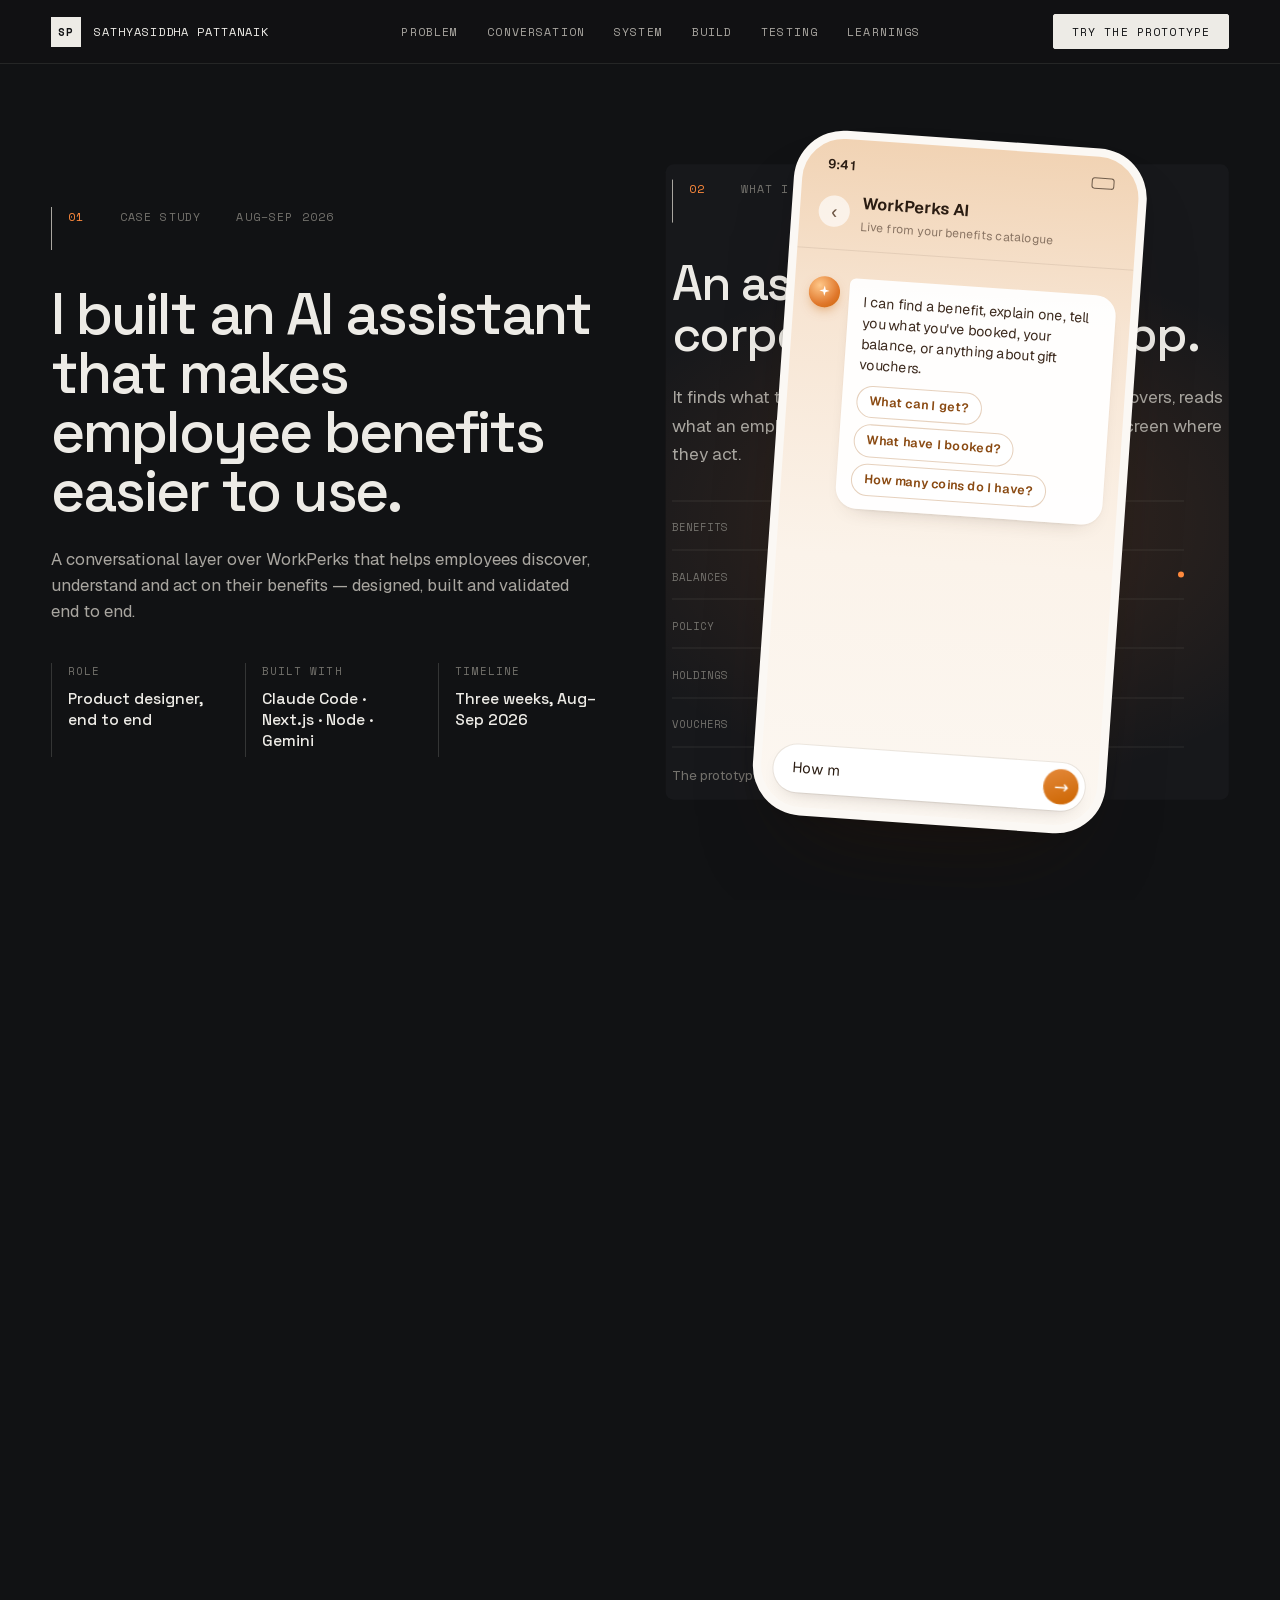
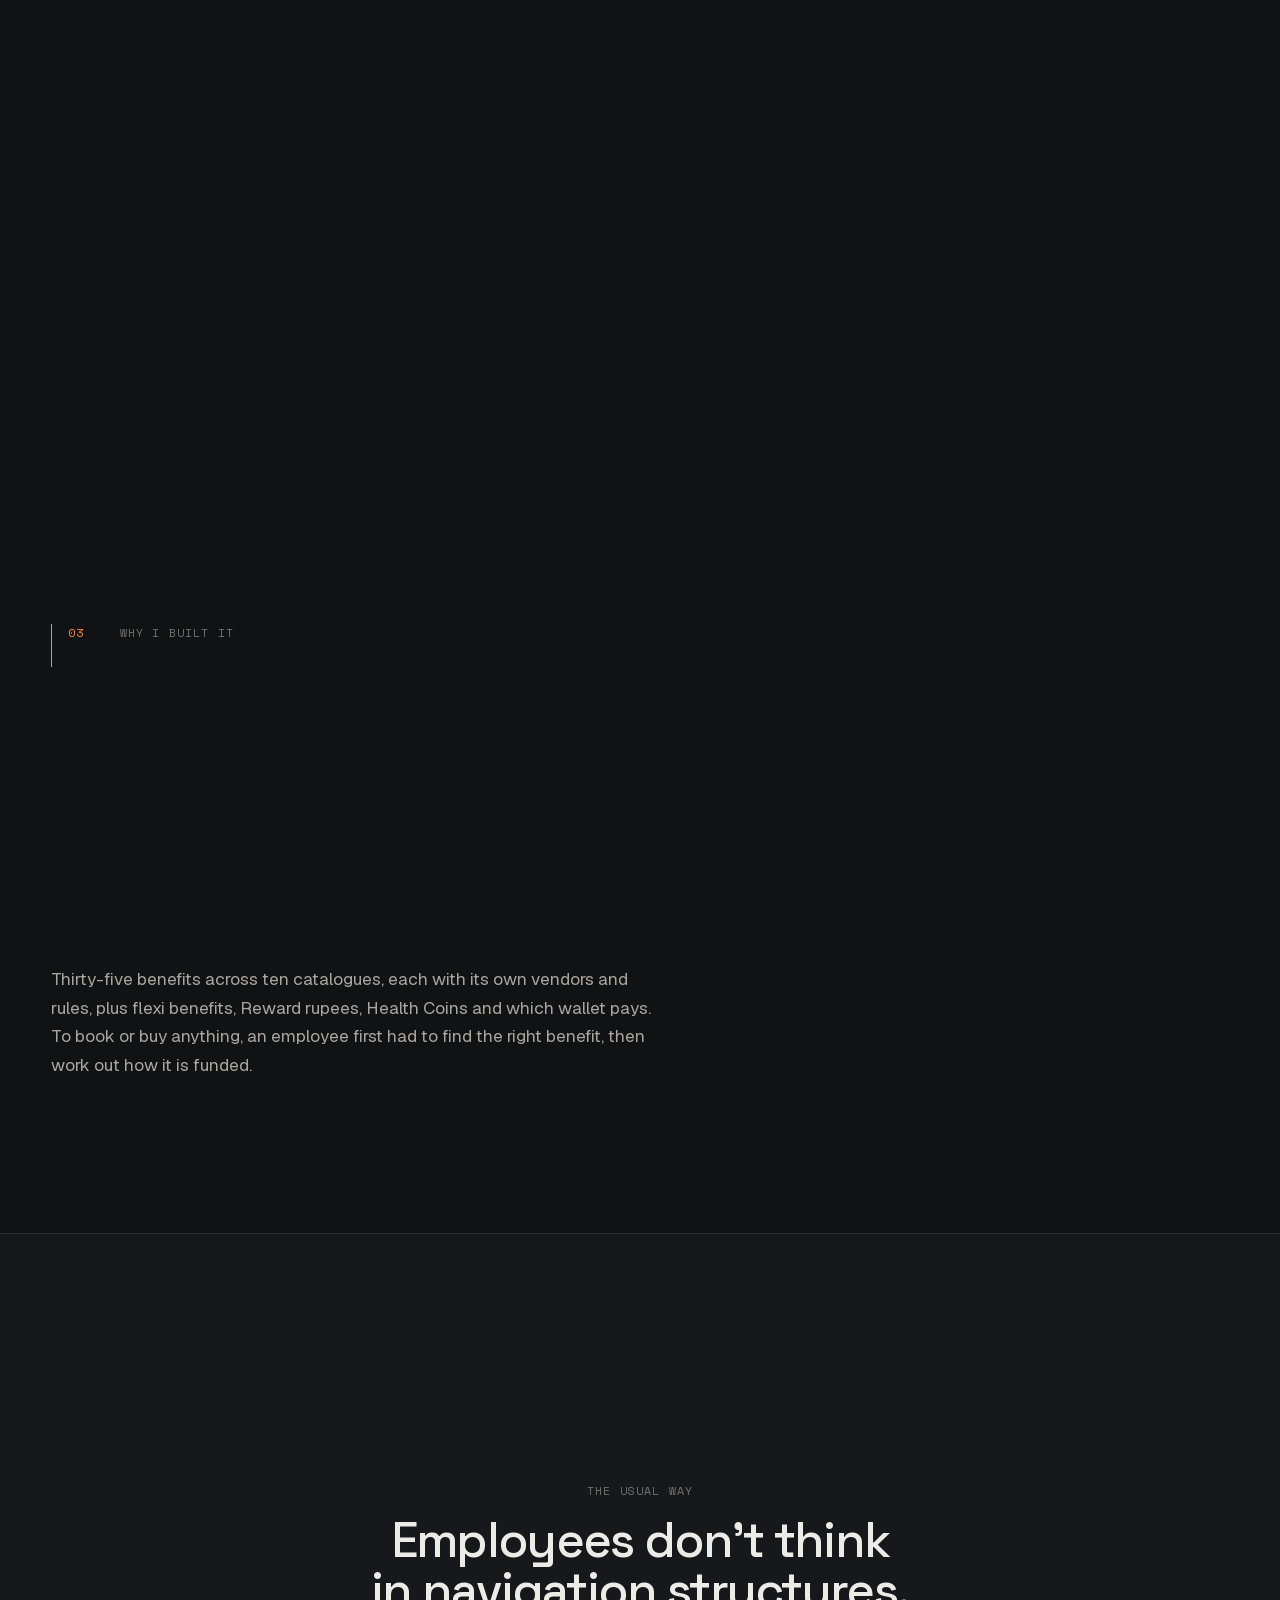
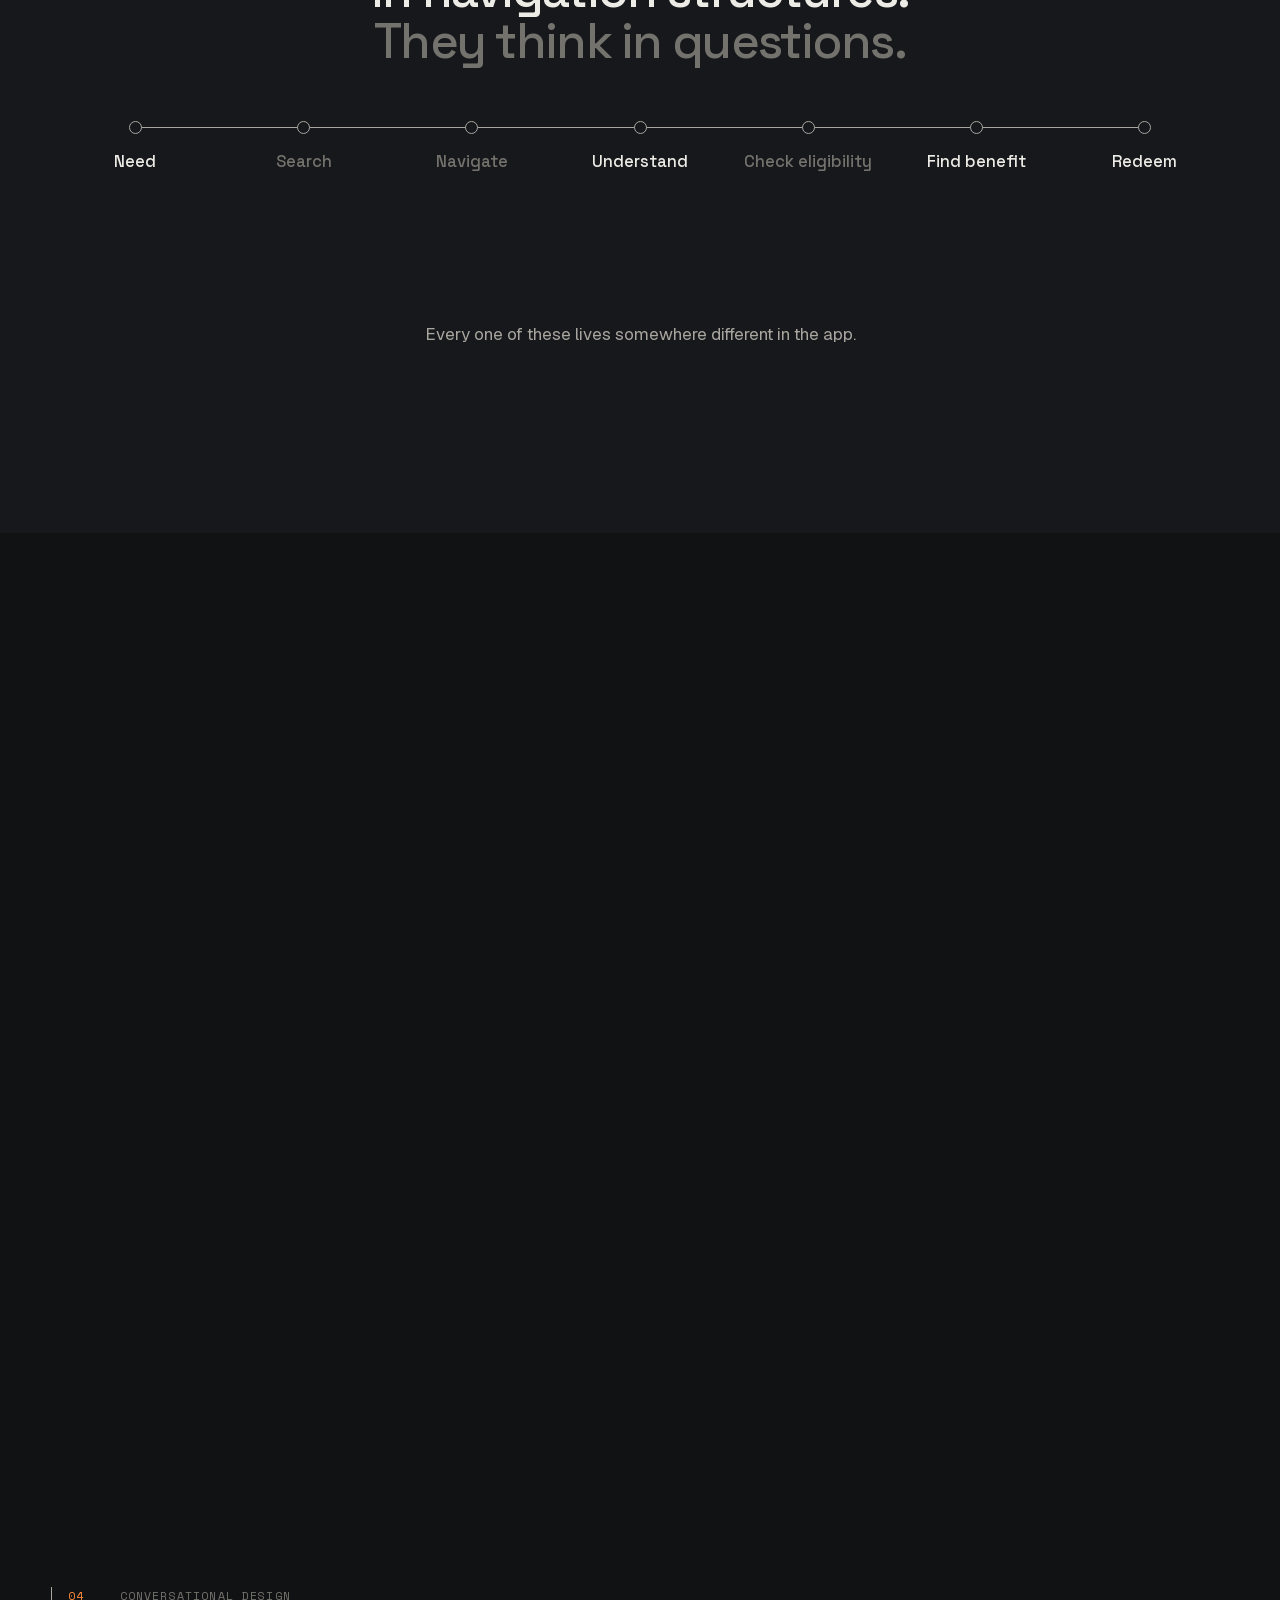
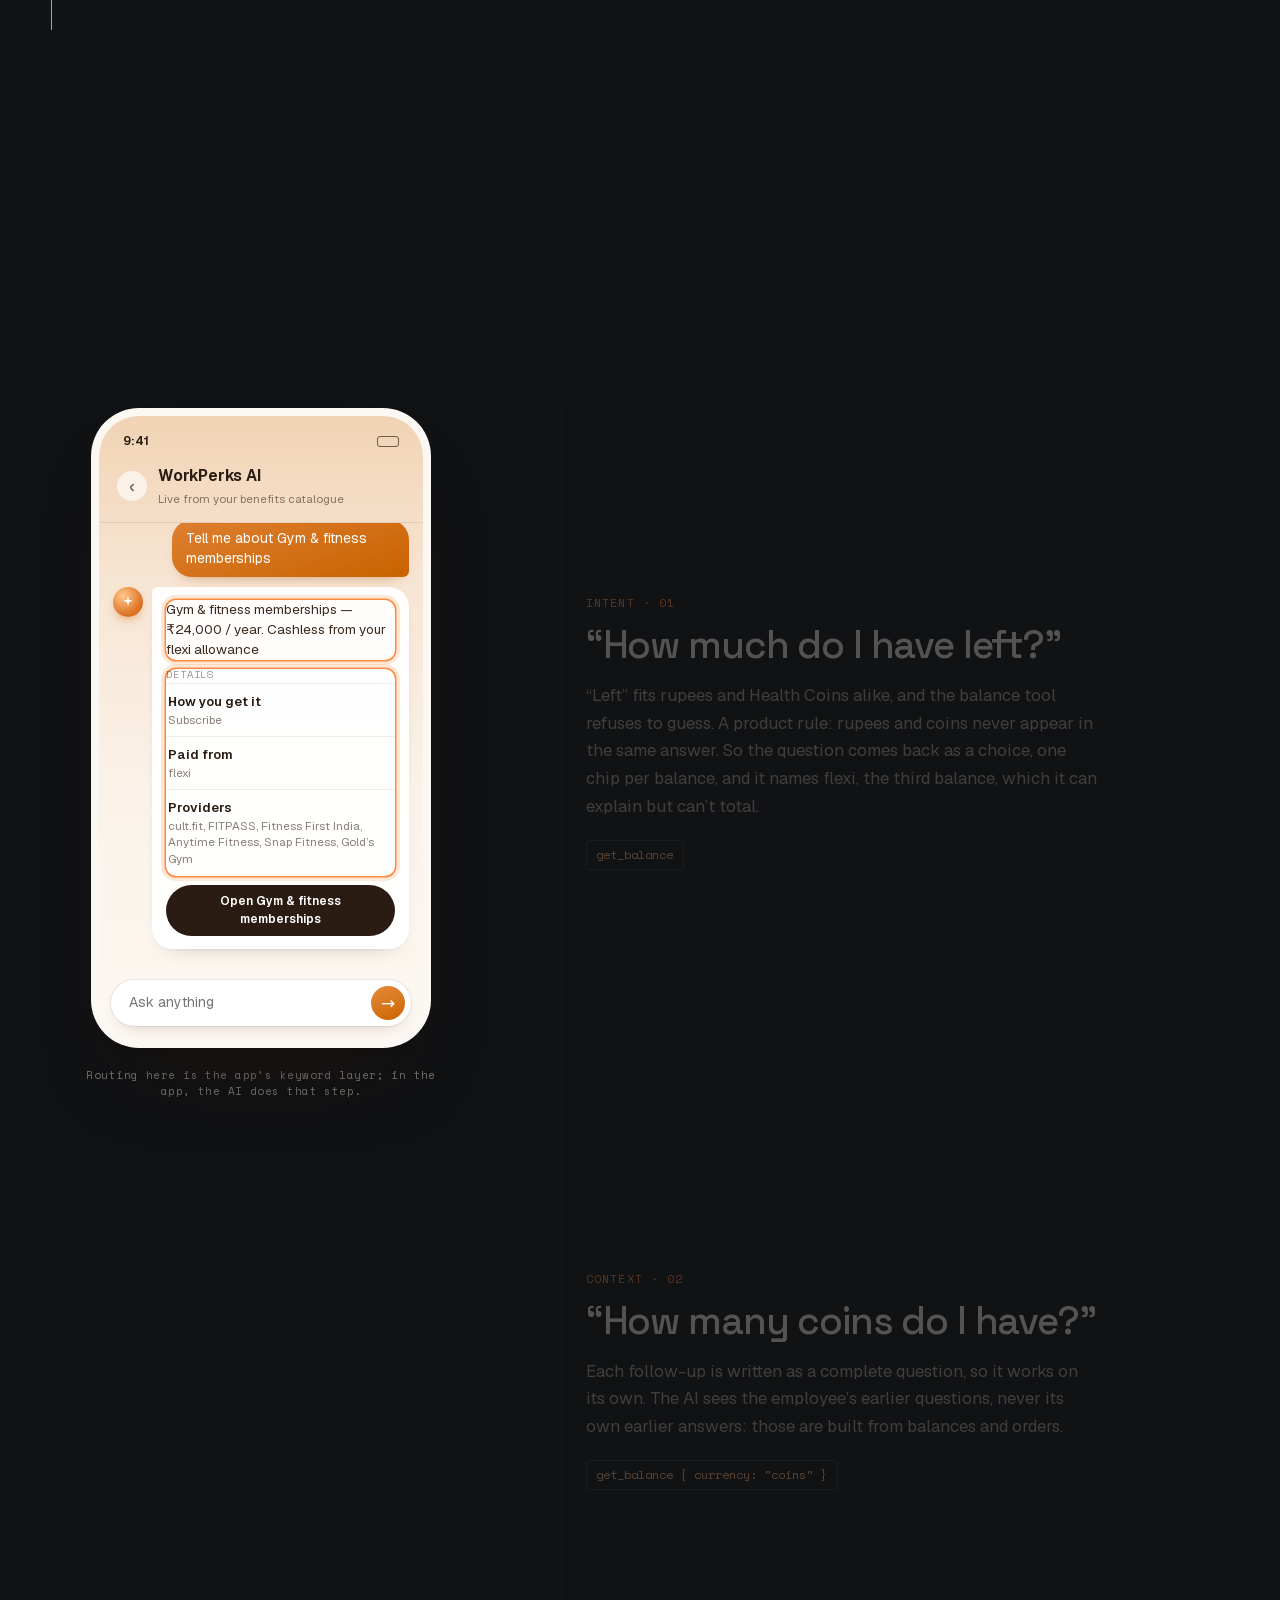
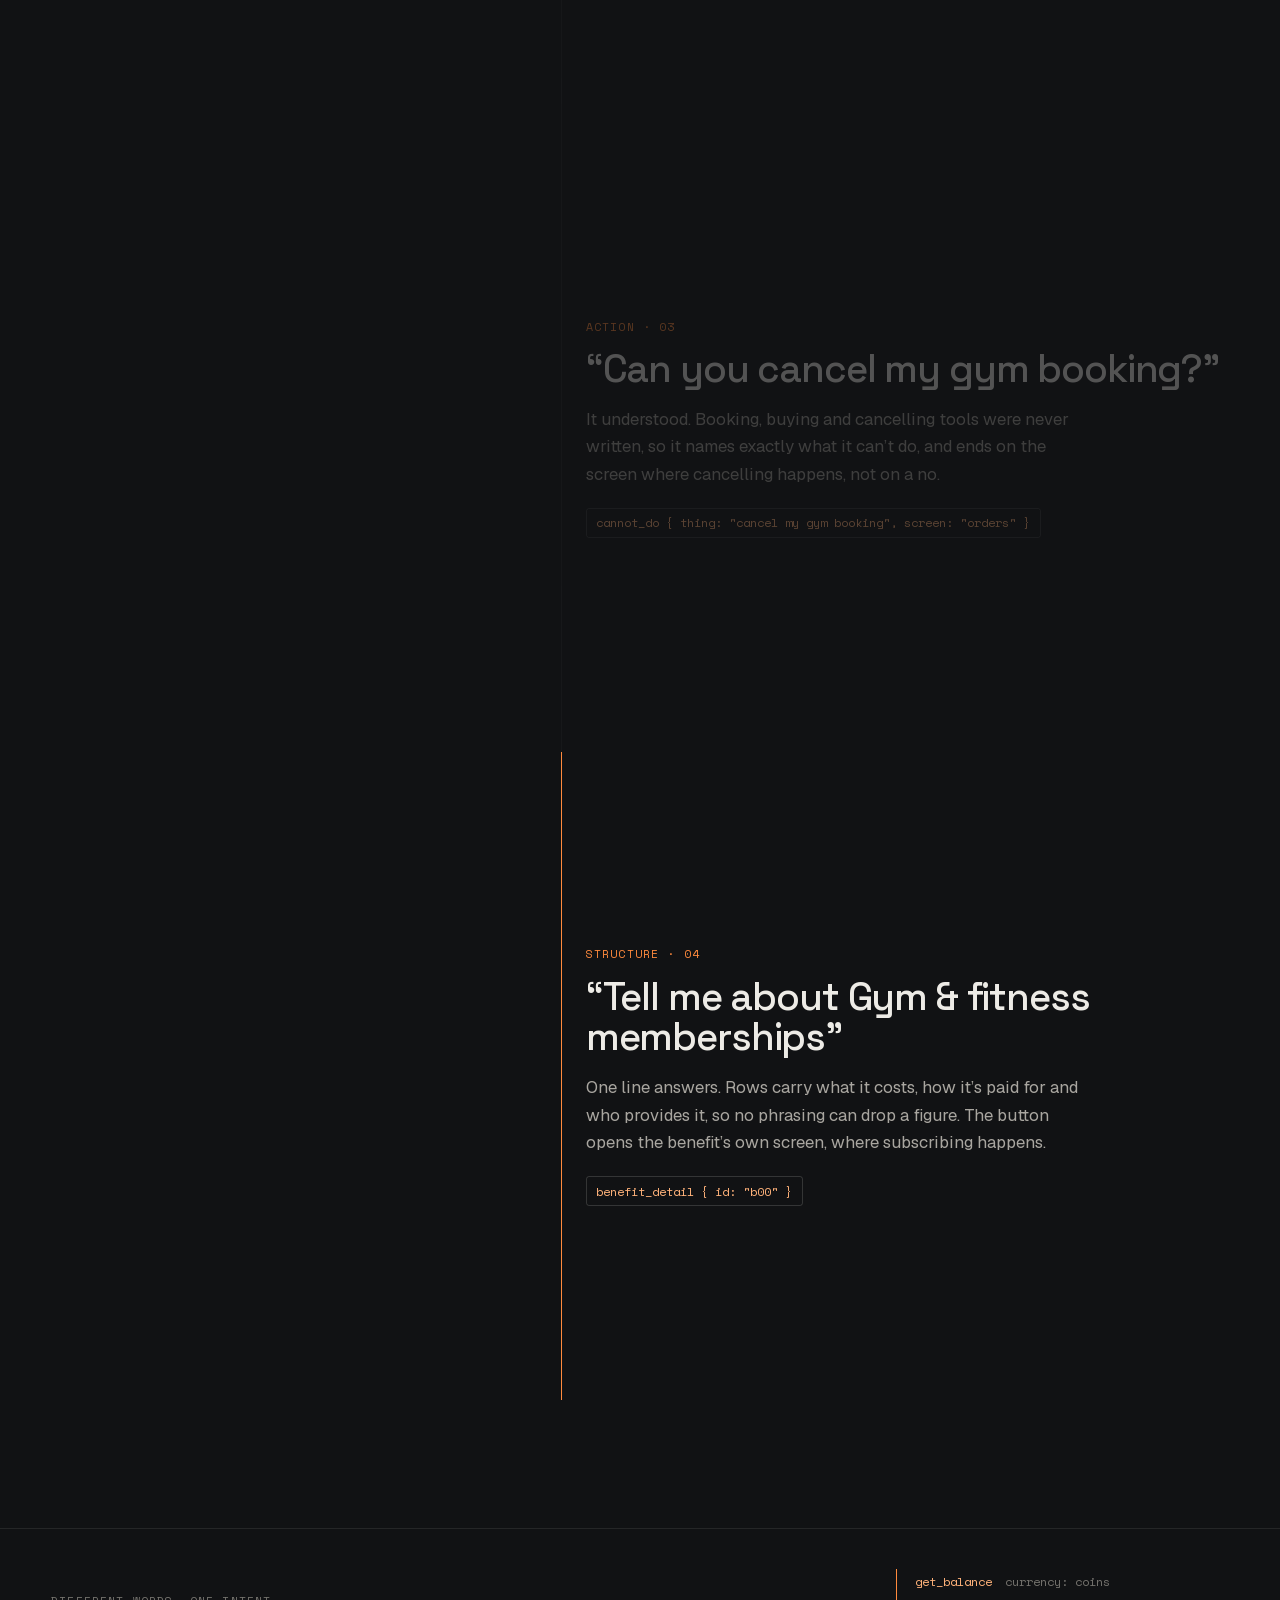
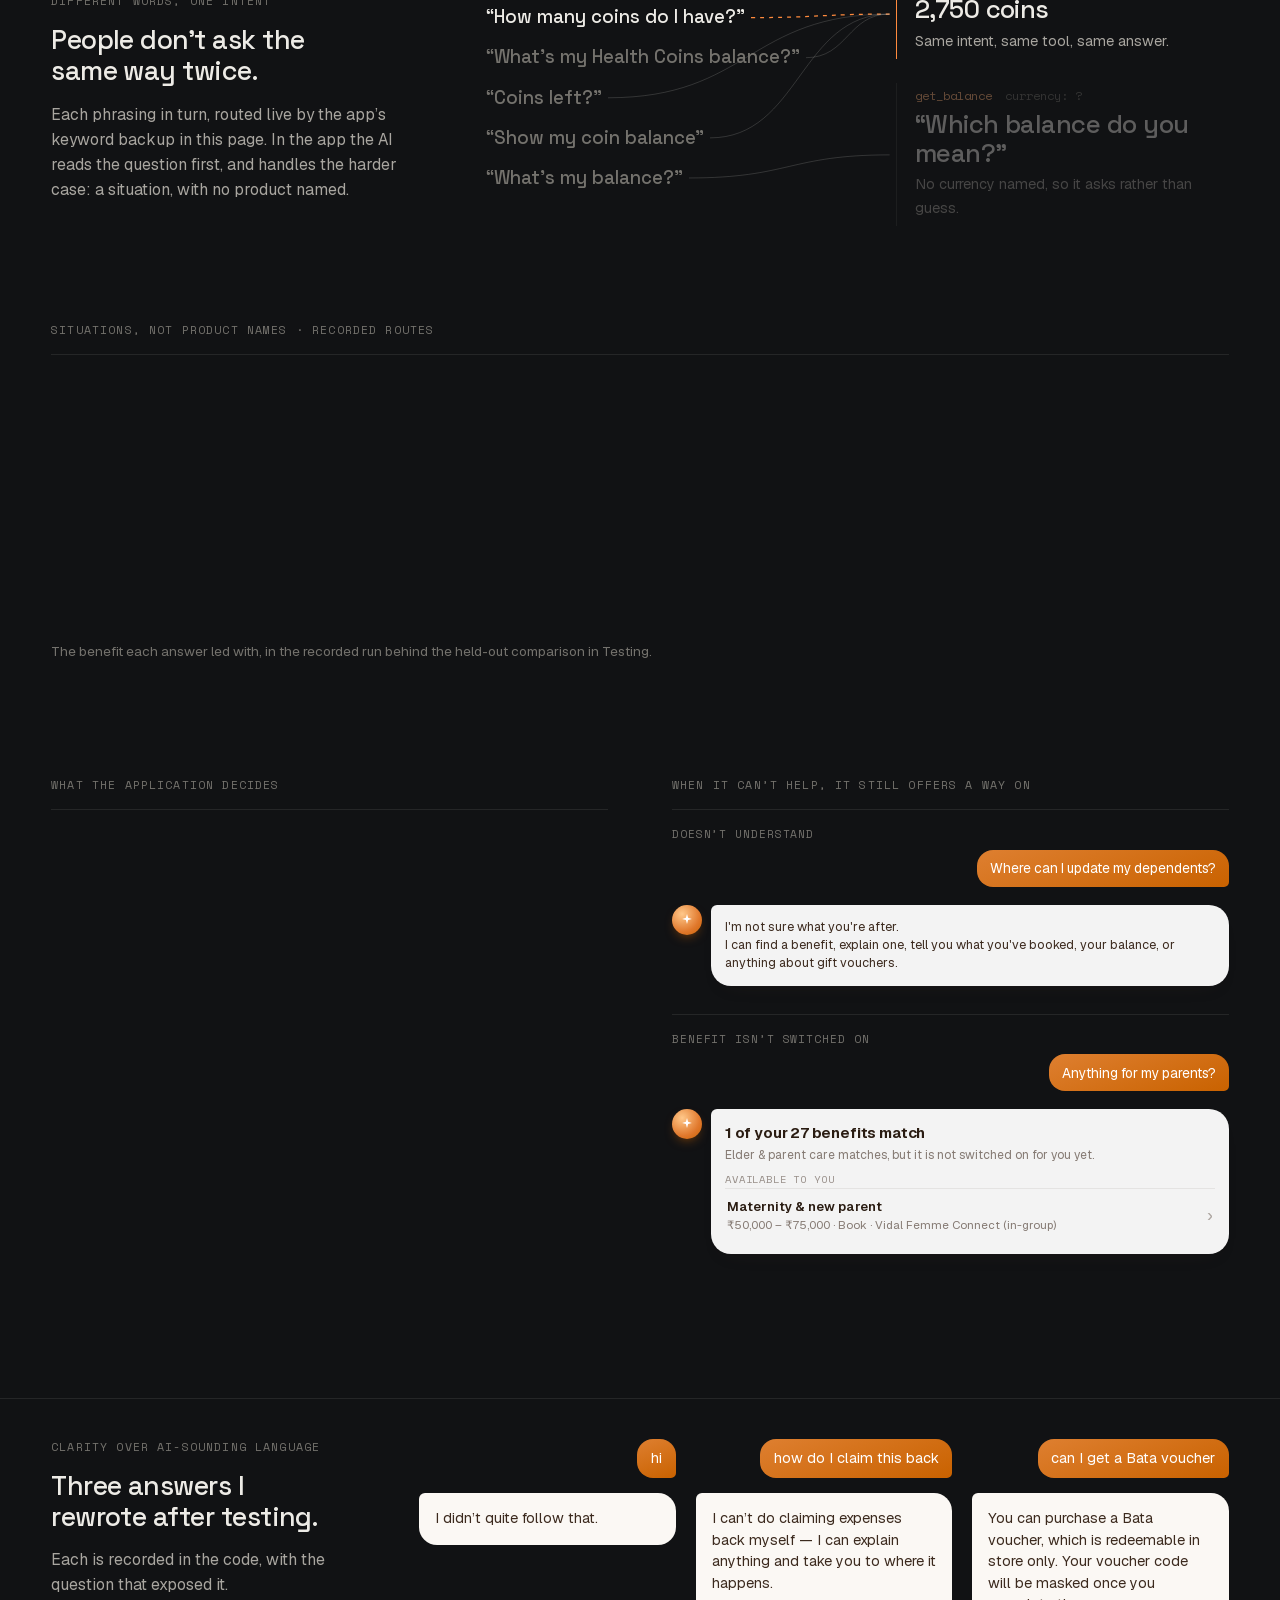
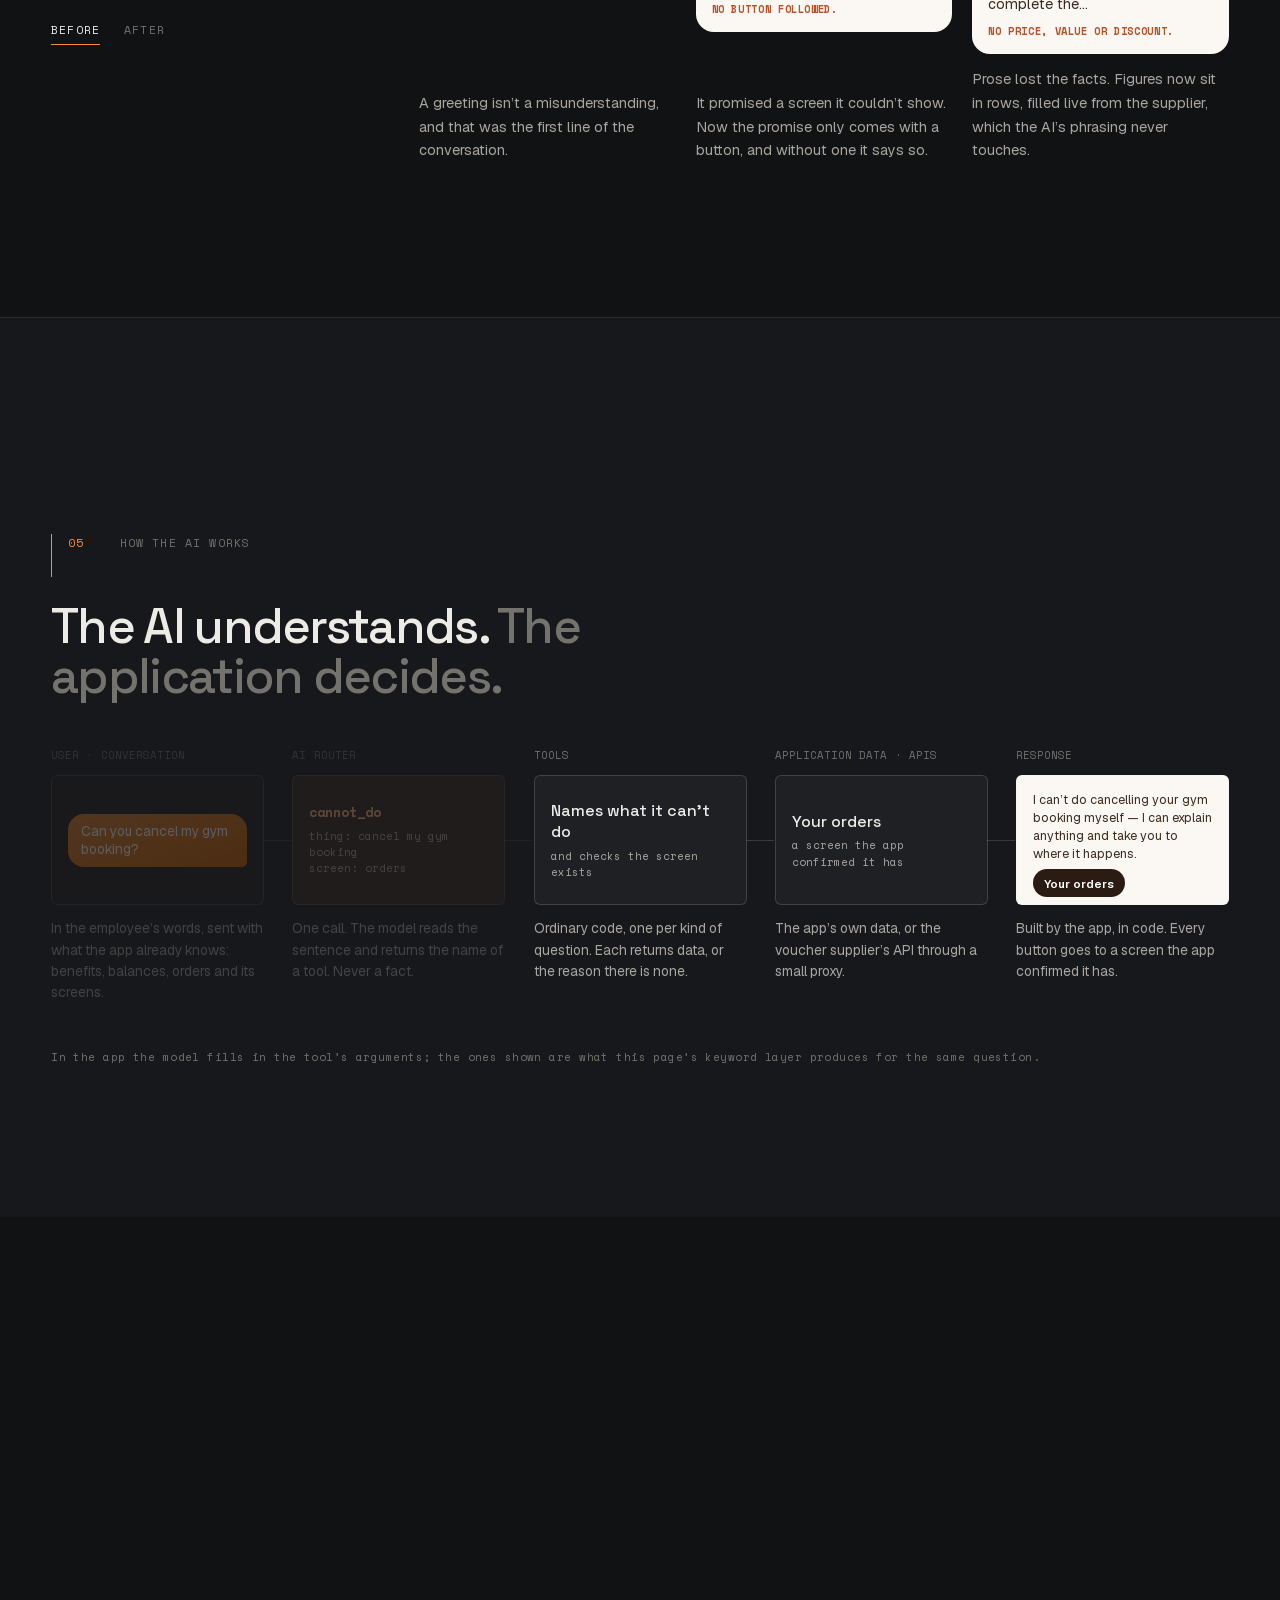
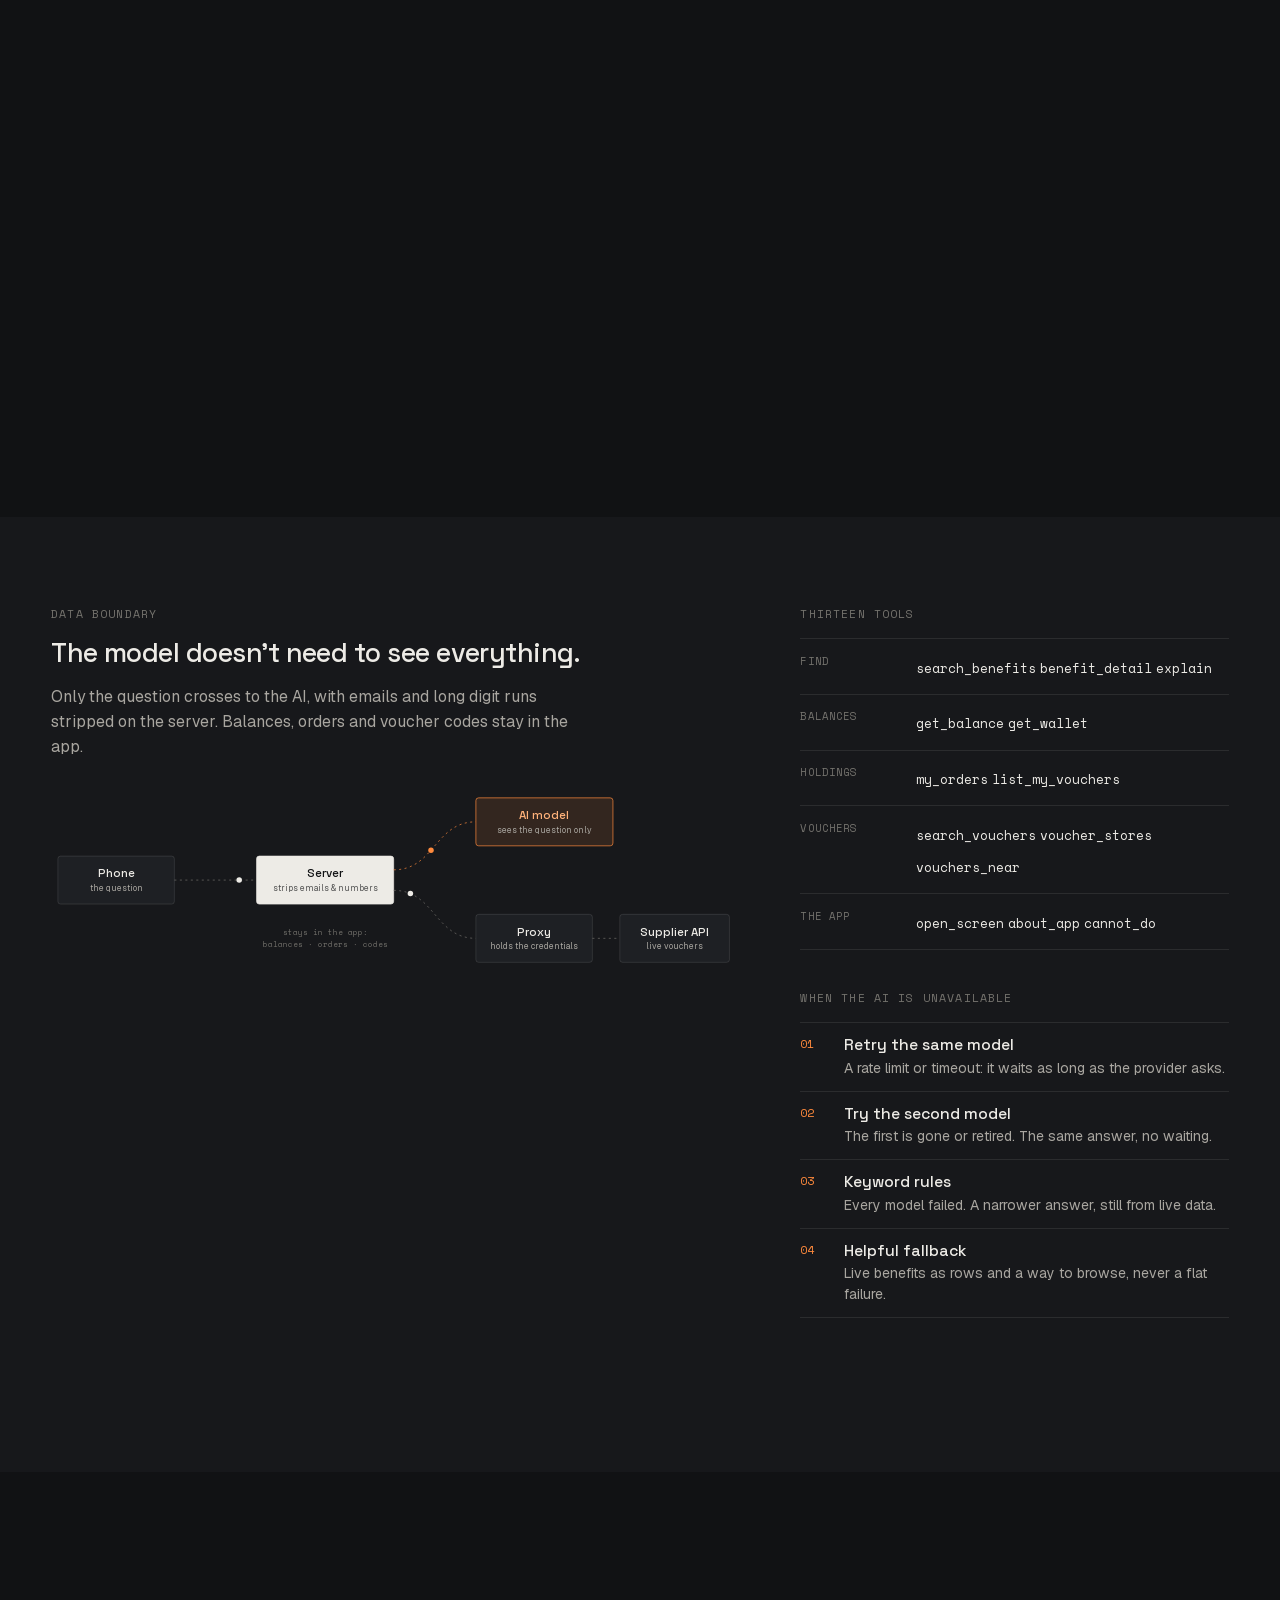
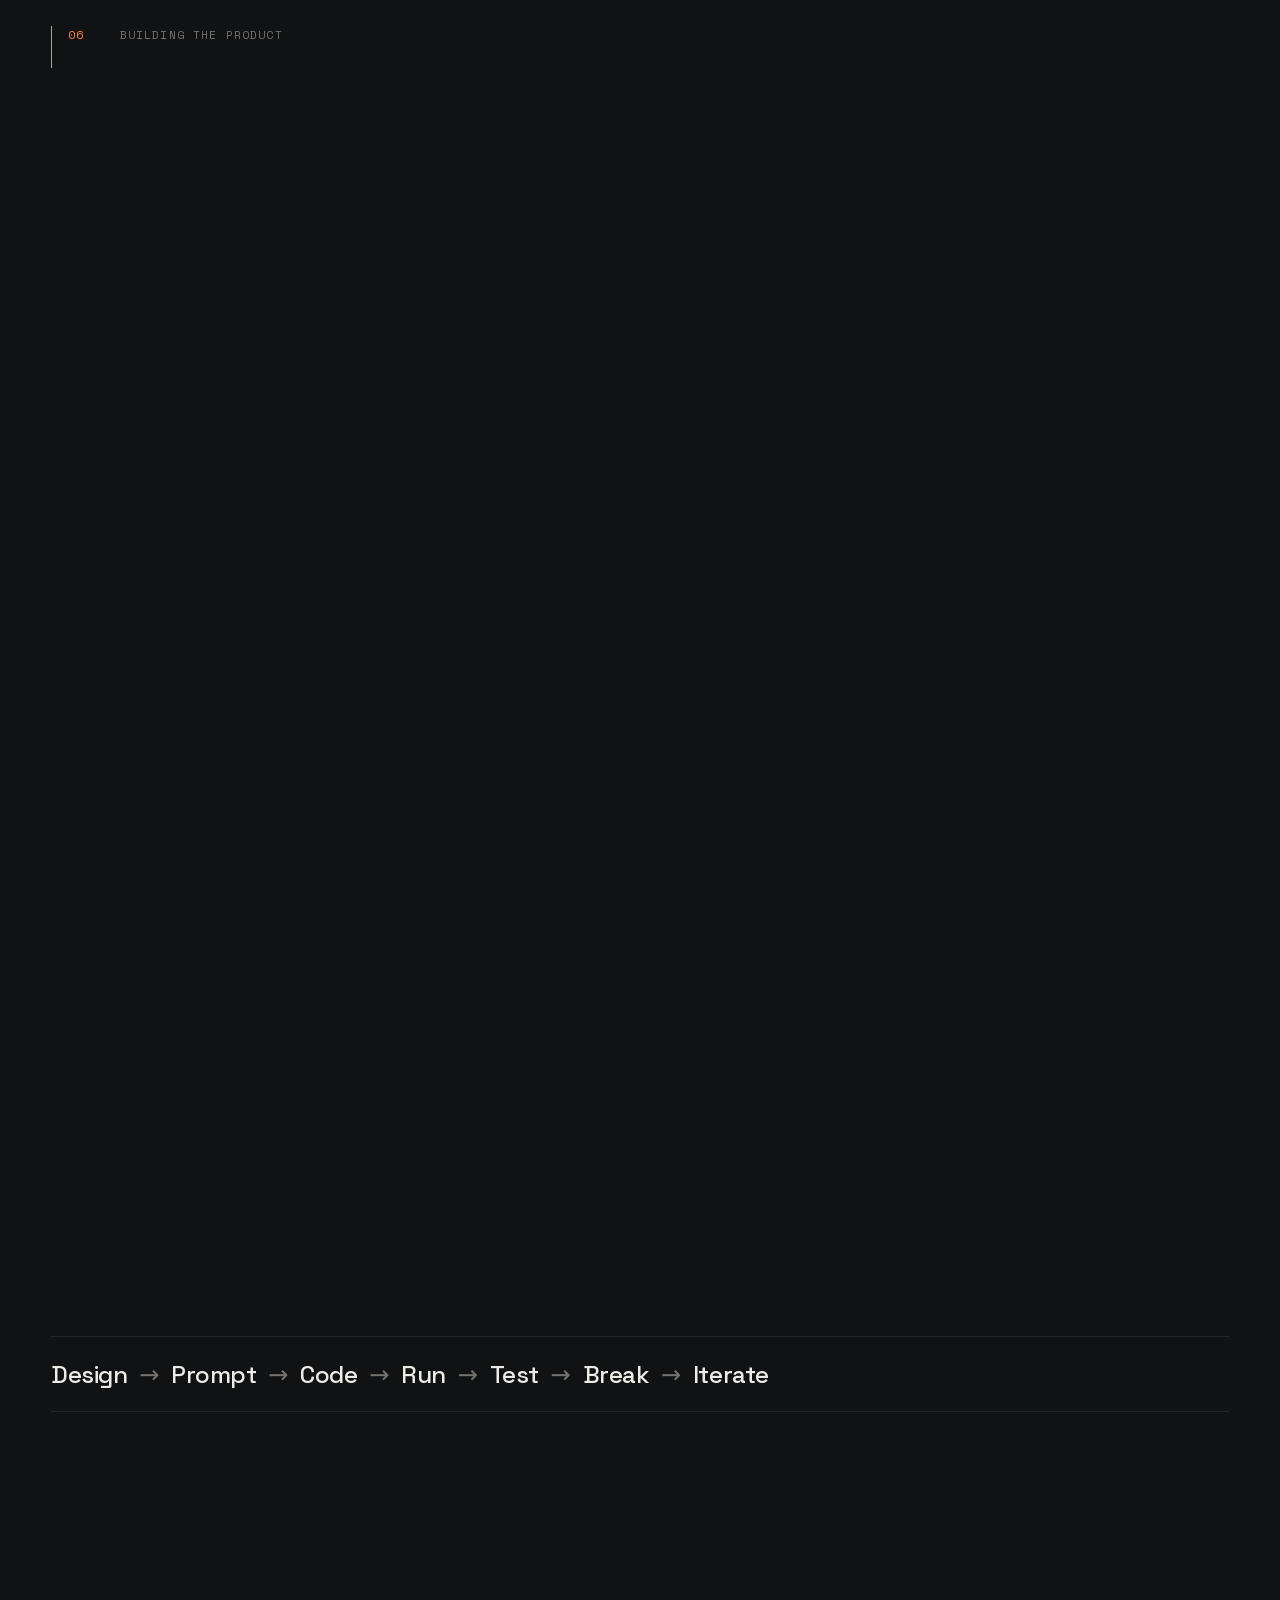
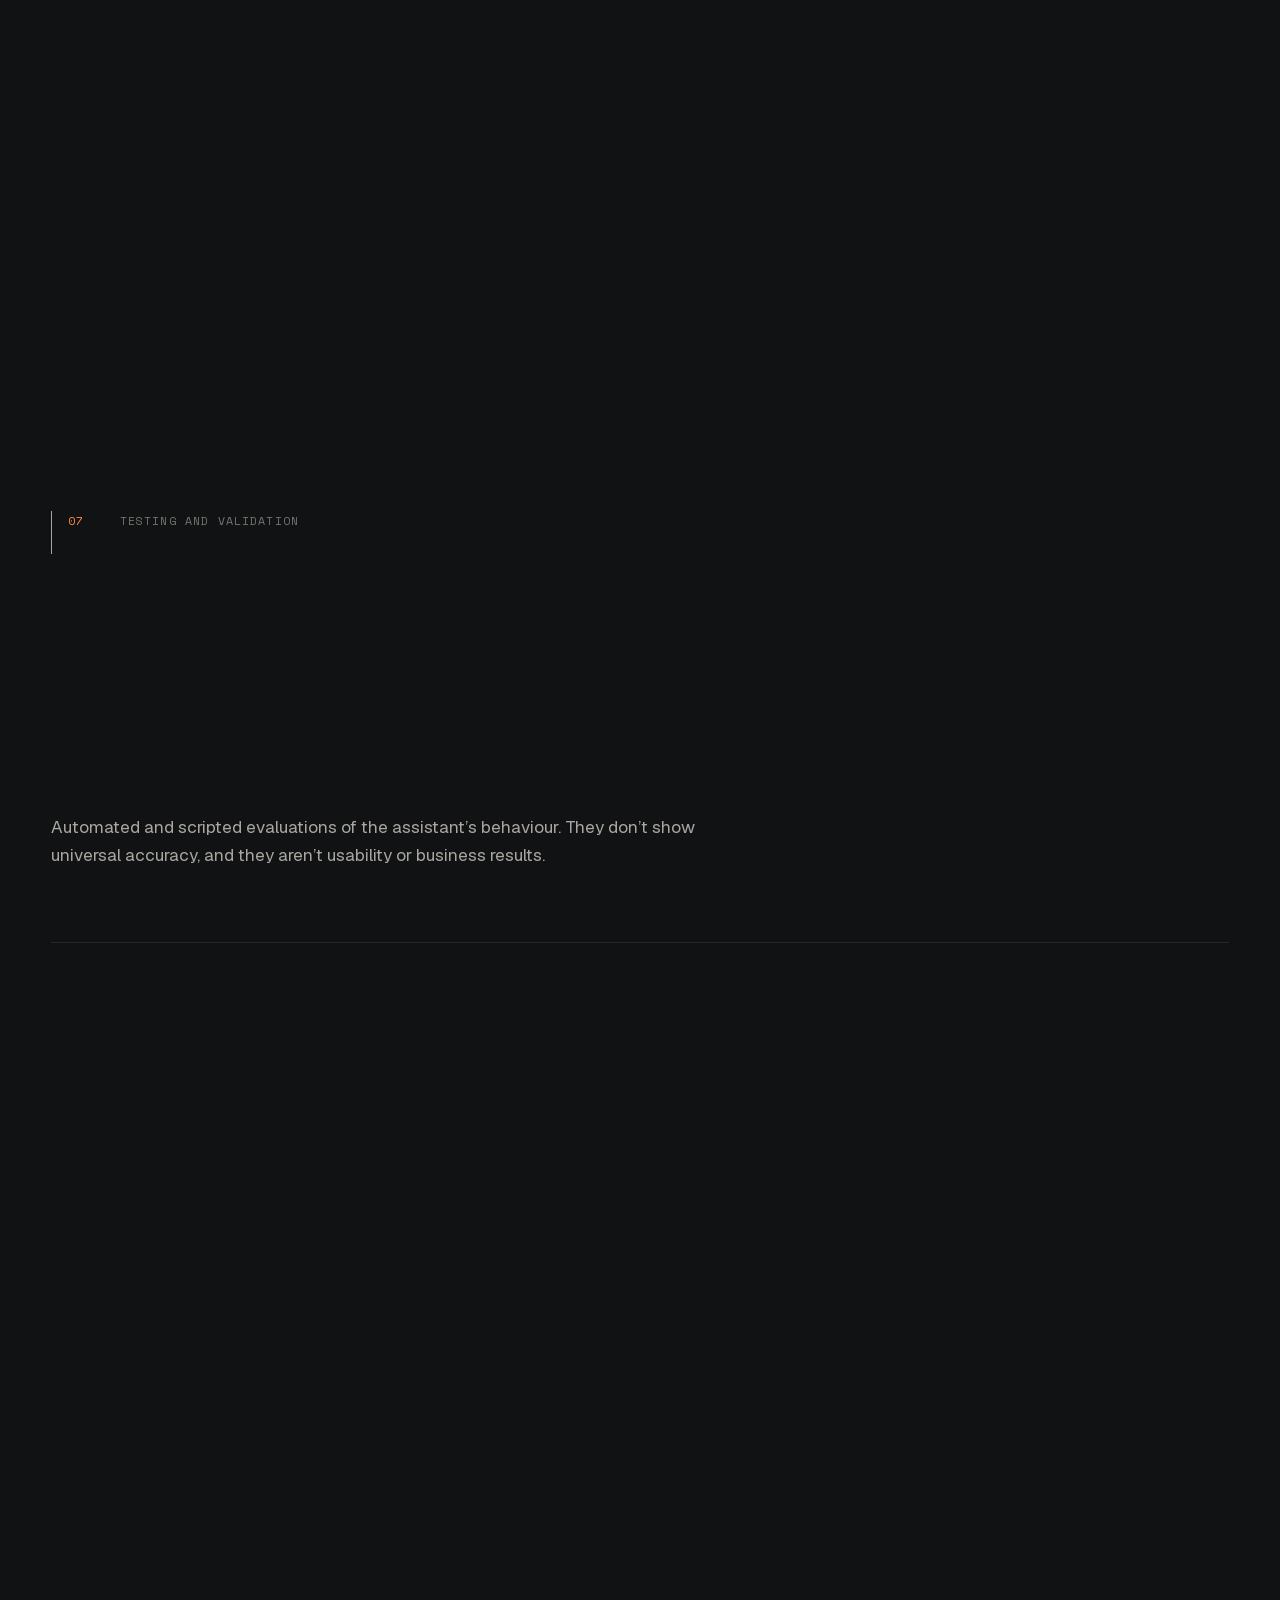
==== commit 5f7355e3: "Preview: dark editorial edition Charcoal palette, Space Grotesk display with Geist body and Space Mo" ====
--- a/preview/index.html
+++ b/preview/index.html
@@ -4,79 +4,89 @@
 <meta charset="utf-8">
 <meta name="robots" content="noindex">
 <meta name="viewport" content="width=device-width, initial-scale=1">
-<meta name="color-scheme" content="light">
-<meta name="theme-color" content="#F7F4EE">
-<link rel="icon" href="data:image/svg+xml,%3Csvg xmlns='http://www.w3.org/2000/svg' viewBox='0 0 32 32'%3E%3Crect width='32' height='32' rx='8' fill='%2327573F'/%3E%3Ccircle cx='16' cy='16' r='6' fill='%23F7F4EE'/%3E%3C/svg%3E">
+<meta name="color-scheme" content="dark">
+<meta name="theme-color" content="#111214">
+<link rel="icon" href="data:image/svg+xml,%3Csvg xmlns='http://www.w3.org/2000/svg' viewBox='0 0 32 32'%3E%3Crect width='32' height='32' rx='4' fill='%23111214'/%3E%3Ccircle cx='16' cy='16' r='6' fill='%23FF8A3D'/%3E%3C/svg%3E">
 <title>WorkPerks Chatbot, a product design case study</title>
-<meta name="description" content="Bringing employee benefits into a conversation: how I designed, built and tested an AI assistant for a corporate benefits app.">
-<link rel="preload" href="public/fonts/Outfit-var-latin.woff2" as="font" type="font/woff2" crossorigin>
+<meta name="description" content="I built an AI assistant that makes employee benefits easier to use: designed, built and validated end to end.">
+<link rel="preload" href="public/fonts/SpaceGrotesk-var-latin.woff2" as="font" type="font/woff2" crossorigin>
 <link rel="preload" href="public/fonts/Geist-var-latin.woff2" as="font" type="font/woff2" crossorigin>
 <link rel="stylesheet" href="fonts.css">
 <link rel="stylesheet" href="story.css">
 <script>document.documentElement.classList.add('js');</script>
 </head>
 <body>
-<a class="skip" href="#problem">Skip to the case study</a>
+<a class="skip" href="#built">Skip to the case study</a>
 
 <header class="bar" aria-label="Case study">
-  <a class="bar-mark" href="https://uxsiddha.github.io/home" aria-label="Back to the portfolio"><span>sathya</span><span>siddha</span></a>
+  <a class="bar-id" href="https://uxsiddha.github.io/home"><b>SP</b><span>Sathyasiddha Pattanaik</span></a>
   <nav class="bar-nav" aria-label="Chapters">
-    <a class="slink" href="#problem">problem</a><a class="slink" href="#conv-design">conversation</a><a class="slink" href="#trust">trust</a><a class="slink" href="#works">system</a><a class="slink" href="#testing">evidence</a><a class="slink" href="#learnings">learnings</a>
+    <a class="slink" href="#problem">Problem</a><a class="slink" href="#conv-design">Conversation</a><a class="slink" href="#works">System</a><a class="slink" href="#building">Build</a><a class="slink" href="#testing">Testing</a><a class="slink" href="#learnings">Learnings</a>
   </nav>
-  <div class="bar-btns">
-    <a class="btn" href="#try">Try it <span aria-hidden="true">&darr;</span></a>
-    <a class="btn" href="../detailed.html">Deep dive <span aria-hidden="true">&nearr;</span></a>
-  </div>
+  <a class="btn btn-solid" href="#try">Try the prototype</a>
   <span class="bar-progress" aria-hidden="true"><i></i></span>
 </header>
 
 <main id="main">
 
-<!-- =============================================================== 1 · HERO
-     Four cards dealt from the prototype's own engine: the question, the
-     answer, a benefit it found, and the screen it hands over to. -->
-<section class="hero" id="top" aria-labelledby="hero-h">
-  <div class="fan" id="fan" aria-label="One question, answered by the prototype">
-    <article class="fc fc-1"><p class="fc-k">you ask</p><div class="fc-body" data-fan="ask"></div><i class="fc-dot d-lav" aria-hidden="true"></i></article>
-    <article class="fc fc-2"><p class="fc-k">it answers</p><div class="fc-body" data-fan="answer"></div><i class="fc-dot d-olive" aria-hidden="true"></i></article>
-    <article class="fc fc-3"><p class="fc-k">from the catalogue</p><div class="fc-body" data-fan="row"></div><i class="fc-dot d-pink" aria-hidden="true"></i></article>
-    <article class="fc fc-4"><p class="fc-k">to the screen</p><div class="fc-body" data-fan="action"></div><i class="fc-dot d-sky" aria-hidden="true"></i></article>
-  </div>
-  <p class="note n-hero"><svg class="arrow" viewBox="0 0 120 90" aria-hidden="true"><path d="M110 80 C 120 40, 80 10, 20 14 M20 14 l12 -9 M20 14 l13 7"/></svg>real answers, from the prototype&rsquo;s own catalogue</p>
-  <div class="hero-copy">
-    <h1 id="hero-h" class="display"><span class="d-sm">i brought employee benefits</span><span class="d-lg">into a conversation</span></h1>
-    <p class="hero-lede">An AI assistant inside a corporate benefits app that helps employees discover, understand and act on their benefits. I designed it, built it with Claude Code and tested it, end to end.</p>
-    <dl class="meta">
-      <div><dt>role</dt><dd>Product designer, end to end</dd></div>
-      <div><dt>built with</dt><dd>Claude Code, Next.js, Node, Gemini</dd></div>
-      <div><dt>timeline</dt><dd>Aug&ndash;Sep 2026, three weeks</dd></div>
-    </dl>
-  </div>
-</section>
-
-<!-- =============================================================== 2 · PROBLEM -->
+<!-- ================================================= 01 HERO -> 02 WHAT I BUILT
+     One pinned stage, one phone. The headline gives way to the product as the
+     phone crosses the stage; a lighter surface opens behind it. -->
+<section class="act-a pin" id="top" data-pin data-span="0.7" aria-labelledby="hero-h">
+  <div class="pin-stage">
+    <div class="a-surface" aria-hidden="true"></div>
+    <div class="wrap a-grid">
+      <div class="a-hero">
+        <div class="mark"><span>01</span><span>Case study</span><span>Aug&ndash;Sep 2026</span></div>
+        <h1 id="hero-h" class="h-hero">I built an AI assistant that makes employee benefits easier to use.</h1>
+        <p class="lede">A conversational layer over WorkPerks that helps employees discover, understand and act on their benefits &mdash; designed, built and validated end to end.</p>
+        <dl class="cols">
+          <div><dt>Role</dt><dd>Product designer, end to end</dd></div>
+          <div><dt>Built with</dt><dd>Claude Code &middot; Next.js &middot; Node &middot; Gemini</dd></div>
+          <div><dt>Timeline</dt><dd>Three weeks, Aug&ndash;Sep 2026</dd></div>
+        </dl>
+      </div>
+      <div class="a-phone"><div class="phone" id="phone-hero"></div></div>
+      <div class="a-built" id="built">
+        <div class="mark"><span>02</span><span>What I built</span></div>
+        <h2 class="h-sec" id="built-h" tabindex="-1">An assistant inside a corporate benefits app.</h2>
+        <p class="body">It finds what the company offers, explains what a benefit covers, reads what an employee already holds, and takes them to the screen where they act.</p>
+        <ol class="asks is-auto" id="built-asks" aria-label="The questions the phone is answering">
+          <li data-q="What can I get?"><span>Benefits</span>What can I get?</li>
+          <li data-q="How many coins do I have?"><span>Balances</span>How many coins do I have?</li>
+          <li data-q="What is flexi?"><span>Policy</span>What is flexi?</li>
+          <li data-q="Show me my orders."><span>Holdings</span>Show me my orders.</li>
+          <li data-q="Can I get a voucher?"><span>Vouchers</span>Can I get a voucher?</li>
+        </ol>
+        <p class="fine">The prototype&rsquo;s own tools and renderer, running in this page.</p>
+      </div>
+    </div>
+  </div>
+</section>
+
+<!-- ================================================= 03 WHY I BUILT IT -->
 <section class="sec problem" id="problem" aria-labelledby="problem-h">
-  <div class="wrap pb-grid">
-    <div class="pb-copy">
-      <p class="kicker">the problem</p>
-      <h2 id="problem-h" class="title rv">the benefits weren&rsquo;t missing. <em>using them took work.</em></h2>
-      <p class="body">To book or buy anything, an employee first had to find the right benefit, then work out how it is funded.</p>
-    </div>
-    <ul class="pb-stack settle" aria-label="What an employee had to work through">
-      <li class="pc pc-1"><span class="pc-in p-lav"><b>35</b></span><p>benefits</p></li>
-      <li class="pc pc-2"><span class="pc-in p-olive"><b>10</b></span><p>catalogues, each with its own vendors and rules</p></li>
-      <li class="pc pc-3"><span class="pc-in p-pink"><b>3</b></span><p>separate currencies: Reward rupees, Health Coins and the flexi allowance</p></li>
-    </ul>
-  </div>
-</section>
-
-<!-- the fragmented journey resolves into one conversation -->
+  <div class="wrap">
+    <div class="mark"><span>03</span><span>Why I built it</span></div>
+    <h2 id="problem-h" class="h-statement rv">The problem wasn&rsquo;t a lack of benefits. <em>It was the effort required to use them.</em></h2>
+    <div class="pb-row">
+      <p class="body">Thirty-five benefits across ten catalogues, each with its own vendors and rules, plus flexi benefits, Reward rupees, Health Coins and which wallet pays. To book or buy anything, an employee first had to find the right benefit, then work out how it is funded.</p>
+      <dl class="figs">
+        <div><dt>Benefits</dt><dd>35</dd></div>
+        <div><dt>Catalogues</dt><dd>10</dd></div>
+        <div><dt>Currencies</dt><dd>3</dd></div>
+      </dl>
+    </div>
+  </div>
+</section>
+
+<!-- the usual journey collapses into one question -->
 <section class="act-c pin" id="journey" data-pin data-span="0.75" aria-labelledby="journey-h">
   <div class="pin-stage">
-    <div class="sheet c-sheet"><div class="wrap c-wrap">
+    <div class="wrap c-wrap">
       <div class="c-head">
-        <p class="kicker"><span class="c-l0">the usual way</span><span class="c-l1">with the assistant</span></p>
-        <h2 id="journey-h" class="title-md">employees don&rsquo;t think in navigation structures. <em>they think in questions.</em></h2>
+        <p class="kicker"><span class="c-l0">The usual way</span><span class="c-l1">With the assistant</span></p>
+        <h2 id="journey-h" class="h-sec">Employees don&rsquo;t think in navigation structures. <em>They think in questions.</em></h2>
       </div>
       <div class="c-flow">
         <p class="c-old">Need &middot; Search &middot; Navigate &middot; Understand &middot; Check eligibility &middot; Find benefit &middot; Redeem</p>
@@ -92,52 +102,45 @@
         <div class="c-ask" aria-hidden="true"><span class="c-typed" id="c-typed">Can I use this for Cult?</span><i>&rarr;</i></div>
       </div>
       <p class="c-note"><span class="c-n0">Every one of these lives somewhere different in the app.</span><span class="c-n1">In the assistant, they all start in the same place.</span></p>
-    </div></div>
-  </div>
-</section>
-
-<!-- =============================================================== 3 · CONVERSATIONAL DESIGN
-     The phone stays; the conversation in it changes as each decision
-     comes into view. -->
+    </div>
+  </div>
+</section>
+
+<!-- ================================================= 04 CONVERSATIONAL DESIGN -->
 <section class="sec cd" id="conv-design" aria-labelledby="cd-h">
   <div class="wrap cd-intro">
-    <p class="kicker">conversational design</p>
-    <h2 id="cd-h" class="title rv">designing the conversation, <em>not just the chat ui.</em></h2>
-    <p class="body">The interface was only one part of the experience. I had to design how the assistant understands intent, responds, guides the user and moves the conversation forward.</p>
+    <div class="mark"><span>04</span><span>Conversational design</span></div>
+    <h2 id="cd-h" class="h-statement rv">I didn&rsquo;t just design the chat interface. <em>I designed how users communicate with the product.</em></h2>
   </div>
   <div class="wrap story" id="story">
     <div class="story-phone">
       <div class="story-stick">
         <div class="phone" id="phone-cd"></div>
         <figure class="cd-app" id="cd-app" aria-hidden="true"><img alt="" loading="lazy" decoding="async"></figure>
-        <p class="story-src">The prototype&rsquo;s tools and renderer, running in this page. Routing here is the app&rsquo;s keyword layer; in the app, the AI does that step.</p>
+        <p class="story-src">Routing here is the app&rsquo;s keyword layer; in the app, the AI does that step.</p>
       </div>
     </div>
     <ol class="story-steps" id="story-steps">
       <li data-step="0">
-        <p class="st-k">01 &middot; understand intent</p>
-        <p class="note">it asks instead of guessing</p>
+        <p class="st-k">Intent &middot; 01</p>
         <h3>&ldquo;How much do I have left?&rdquo;</h3>
         <p>&ldquo;Left&rdquo; fits rupees and Health Coins alike, and the balance tool refuses to guess. A product rule: rupees and coins never appear in the same answer. So the question comes back as a choice, one chip per balance, and it names flexi, the third balance, which it can explain but can&rsquo;t total.</p>
         <code class="st-route"></code>
       </li>
       <li data-step="1">
-        <p class="st-k">02 &middot; one tap moves it forward</p>
-        <p class="note">a chip is a whole question</p>
+        <p class="st-k">Context &middot; 02</p>
         <h3>&ldquo;How many coins do I have?&rdquo;</h3>
-        <p>Each follow-up is written as a complete question, so it works on its own: 2,750 coins, what they are, and what to ask next.</p>
+        <p>Each follow-up is written as a complete question, so it works on its own. The AI sees the employee&rsquo;s earlier questions, never its own earlier answers: those are built from balances and orders.</p>
         <code class="st-route"></code>
       </li>
       <li data-step="2">
-        <p class="st-k">03 &middot; answer, then action</p>
-        <p class="note">a no that still goes somewhere</p>
+        <p class="st-k">Action &middot; 03</p>
         <h3>&ldquo;Can you cancel my gym booking?&rdquo;</h3>
         <p>It understood. Booking, buying and cancelling tools were never written, so it names exactly what it can&rsquo;t do, and ends on the screen where cancelling happens, not on a no.</p>
         <code class="st-route"></code>
       </li>
       <li data-step="3">
-        <p class="st-k">04 &middot; structure the answer</p>
-        <p class="note">answer first, facts in rows</p>
+        <p class="st-k">Structure &middot; 04</p>
         <h3>&ldquo;Tell me about Gym &amp; fitness memberships&rdquo;</h3>
         <p>One line answers. Rows carry what it costs, how it&rsquo;s paid for and who provides it, so no phrasing can drop a figure. The button opens the benefit&rsquo;s own screen, where subscribing happens.</p>
         <code class="st-route"></code>
@@ -145,75 +148,54 @@
     </ol>
   </div>
 
-  <!-- many phrasings, one route; situations the AI routed -->
-  <div class="wrap lang">
-    <div class="sheet lang-card tilt-l">
-      <p class="kicker">natural language</p>
-      <h3 class="title-sm">people don&rsquo;t ask the same way twice.</h3>
-      <div class="cv" id="cv">
-        <ul class="cv-says" aria-label="Ways of asking"></ul>
-        <svg class="cv-lines" aria-hidden="true"></svg>
-        <div class="cv-outs">
-          <div class="cv-out" data-out="coins"><p class="cv-tool">get_balance <i>currency: coins</i></p><p class="cv-ans">2,750 coins</p><p class="cv-why">Same intent, same tool, same answer.</p></div>
-          <div class="cv-out" data-out="ask"><p class="cv-tool">get_balance <i>currency: ?</i></p><p class="cv-ans">&ldquo;Which balance do you mean?&rdquo;</p><p class="cv-why">No currency named, so it asks rather than guess.</p></div>
-        </div>
-      </div>
-      <p class="fine">Each phrasing in turn, routed live by the app&rsquo;s keyword backup in this page. In the app the AI reads the question first.</p>
-    </div>
-    <div class="sheet rec-card tilt-r">
-      <p class="kicker">situations, not product names</p>
-      <h3 class="title-sm">what the AI made of four everyday sentences.</h3>
-      <ol class="cv-rec" aria-label="Recorded routes">
-        <li><q>cough that won&rsquo;t go away, don&rsquo;t want a waiting room</q><b>Doctor consultations</b><i class="ok">right</i></li>
-        <li><q>trying to give up cigarettes for months</q><b>Health programmes &amp; assessments</b><i class="ok">right</i></li>
-        <li><q>tablets every day for my blood pressure</q><b>Pharmacy &amp; medical supplies</b><i class="ok">right</i></li>
-        <li><q>sleeping badly, running on empty</q><b>Digital challenges</b><i class="no">wrong: Employee Assistance Programme</i></li>
-      </ol>
-      <p class="fine">The benefit each answer led with, in the recorded run behind the held-out comparison below.</p>
-    </div>
-  </div>
-</section>
-
-<!-- =============================================================== 4 · CONTEXT, INTENT AND TRUST -->
-<section class="sec trust" id="trust" aria-labelledby="trust-h">
-  <div class="wrap">
-    <p class="kicker">context, intent and trust</p>
-    <h2 id="trust-h" class="title rv">the ai understands. <em>the application decides.</em></h2>
-  </div>
-  <div class="wrap trust-grid">
-    <article class="sheet tr tr-1">
-      <p class="tr-k"><i class="p-lav"></i>what it carries forward</p>
-      <h3 class="title-sm">context by design, not by memory.</h3>
-      <p class="body-sm">The AI sees the employee&rsquo;s earlier questions, never its own earlier answers: those are built from balances and orders.</p>
-      <div class="ctx-mini">
-        <p class="ctx-line"><i>user</i>What can I get?</p>
-        <p class="ctx-line is-cut"><i>assistant</i>[previous answer omitted]</p>
-        <p class="ctx-line"><i>user</i>Tell me about Gym &amp; fitness memberships</p>
-      </div>
-      <p class="fine">What the AI is sent, built on the server on every turn.</p>
-    </article>
-    <article class="sheet tr tr-2">
-      <p class="tr-k"><i class="p-olive"></i>what the application decides</p>
-      <h3 class="title-sm">the model picks a tool. never a fact.</h3>
+  <div class="wrap phr">
+    <div class="phr-l">
+      <p class="kicker">Different words, one intent</p>
+      <h3 class="h-sub">People don&rsquo;t ask the same way twice.</h3>
+      <p class="body-sm">Each phrasing in turn, routed live by the app&rsquo;s keyword backup in this page. In the app the AI reads the question first, and handles the harder case: a situation, with no product named.</p>
+    </div>
+    <div class="cv" id="cv">
+      <ul class="cv-says" aria-label="Ways of asking"></ul>
+      <svg class="cv-lines" aria-hidden="true"></svg>
+      <div class="cv-outs">
+        <div class="cv-out" data-out="coins"><p class="cv-tool">get_balance <i>currency: coins</i></p><p class="cv-ans">2,750 coins</p><p class="cv-why">Same intent, same tool, same answer.</p></div>
+        <div class="cv-out" data-out="ask"><p class="cv-tool">get_balance <i>currency: ?</i></p><p class="cv-ans">&ldquo;Which balance do you mean?&rdquo;</p><p class="cv-why">No currency named, so it asks rather than guess.</p></div>
+      </div>
+    </div>
+  </div>
+
+  <div class="wrap rec">
+    <p class="kicker">Situations, not product names &middot; recorded routes</p>
+    <ol class="cv-rec" aria-label="Recorded routes">
+      <li><q>cough that won&rsquo;t go away, don&rsquo;t want a waiting room</q><b>Doctor consultations</b><i class="ok">Right</i></li>
+      <li><q>trying to give up cigarettes for months</q><b>Health programmes &amp; assessments</b><i class="ok">Right</i></li>
+      <li><q>tablets every day for my blood pressure</q><b>Pharmacy &amp; medical supplies</b><i class="ok">Right</i></li>
+      <li><q>sleeping badly, running on empty</q><b>Digital challenges</b><i class="no">Wrong &rarr; Employee Assistance Programme</i></li>
+    </ol>
+    <p class="fine">The benefit each answer led with, in the recorded run behind the held-out comparison in Testing.</p>
+  </div>
+
+  <div class="wrap trust">
+    <div class="tr">
+      <p class="kicker">What the application decides</p>
       <dl class="scope">
         <div><dt>It understands</dt><dd>Questions about benefits, balances, orders, gift vouchers and the app itself.</dd></div>
         <div><dt>It can</dt><dd>Find, explain, read what you hold, and open the screen where you act.</dd></div>
         <div><dt>It cannot</dt><dd>Book, buy, cancel or change a declaration. Those tools were never written.</dd></div>
         <div><dt>It never</dt><dd>Shows a full voucher code, adds rupees to coins, invents an address, or answers from memory.</dd></div>
       </dl>
-    </article>
-    <article class="sheet tr tr-3">
-      <p class="tr-k"><i class="p-pink"></i>when it can&rsquo;t help</p>
-      <h3 class="title-sm">every no still offers a way on.</h3>
-      <div class="mini" data-voice="Where can I update my dependents?" data-take="2"><p class="label">doesn&rsquo;t understand</p></div>
-      <div class="mini" data-voice="Anything for my parents?" data-take="2"><p class="label">benefit isn&rsquo;t switched on</p></div>
-    </article>
+    </div>
+    <div class="tr tr-mini">
+      <p class="kicker">When it can&rsquo;t help, it still offers a way on</p>
+      <div class="mini" data-voice="Where can I update my dependents?" data-take="2"><p class="label">Doesn&rsquo;t understand</p></div>
+      <div class="mini" data-voice="Anything for my parents?" data-take="2"><p class="label">Benefit isn&rsquo;t switched on</p></div>
+    </div>
   </div>
 
   <div class="wrap ba-wrap">
     <div class="ba-head">
-      <p class="kicker">clarity over ai-sounding language</p>
-      <h3 class="title-sm">three answers i rewrote after testing.</h3>
+      <p class="kicker">Clarity over AI-sounding language</p>
+      <h3 class="h-sub">Three answers I rewrote after testing.</h3>
       <p class="body-sm">Each is recorded in the code, with the question that exposed it.</p>
       <p class="ba-switch" aria-hidden="true"><span data-ba="before" class="is-on">Before</span><span data-ba="after">After</span></p>
     </div>
@@ -240,39 +222,39 @@
   </div>
 </section>
 
-<!-- =============================================================== 5 · SYSTEM AND IMPLEMENTATION -->
+<!-- ================================================= 05 HOW THE AI WORKS -->
 <section class="act-e pin" id="works" data-pin data-span="0.75" aria-labelledby="works-h">
   <div class="pin-stage">
-    <div class="sheet e-sheet"><div class="wrap e-wrap">
+    <div class="wrap e-wrap">
       <div class="e-head">
-        <p class="kicker">the system</p>
-        <h2 id="works-h" class="title-md">from a sentence <em>to a screen.</em></h2>
+        <div class="mark"><span>05</span><span>How the AI works</span></div>
+        <h2 id="works-h" class="h-sec">The AI understands. <em>The application decides.</em></h2>
       </div>
       <ol class="sys" id="sys" aria-label="One question, through the system">
-        <li data-k="0"><span class="sys-k">the question</span><div class="sys-node"><p class="sys-me">Can you cancel my gym booking?</p></div><p class="sys-p">In the employee&rsquo;s words, sent with what the app already knows: benefits, balances, orders and its screens.</p></li>
-        <li data-k="1"><span class="sys-k">ai router</span><div class="sys-node is-ai"><code>cannot_do</code><small>thing: cancel my gym booking<br>screen: orders</small></div><p class="sys-p">One call. The model reads the sentence and returns the name of a tool. Never a fact.</p></li>
-        <li data-k="2"><span class="sys-k">tool</span><div class="sys-node"><b>Names what it can&rsquo;t do</b><small>and checks the screen exists</small></div><p class="sys-p">Ordinary code, one per kind of question. Each returns data, or the reason there is none.</p></li>
-        <li data-k="3"><span class="sys-k">application data</span><div class="sys-node"><b>Your orders</b><small>a screen the app confirmed it has</small></div><p class="sys-p">The app&rsquo;s own data, or the voucher supplier&rsquo;s API through a small proxy.</p></li>
-        <li data-k="4"><span class="sys-k">response</span><div class="sys-node is-out"><p>I can&rsquo;t do cancelling your gym booking myself &mdash; I can explain anything and take you to where it happens.</p><span class="sys-btn">Your orders</span></div><p class="sys-p">Built by the app, in code. Every button goes to a screen the app confirmed it has.</p></li>
+        <li data-k="0"><span class="sys-k">User &middot; conversation</span><div class="sys-node"><p class="sys-me">Can you cancel my gym booking?</p></div><p class="sys-p">In the employee&rsquo;s words, sent with what the app already knows: benefits, balances, orders and its screens.</p></li>
+        <li data-k="1"><span class="sys-k">AI router</span><div class="sys-node is-ai"><code>cannot_do</code><small>thing: cancel my gym booking<br>screen: orders</small></div><p class="sys-p">One call. The model reads the sentence and returns the name of a tool. Never a fact.</p></li>
+        <li data-k="2"><span class="sys-k">Tools</span><div class="sys-node"><b>Names what it can&rsquo;t do</b><small>and checks the screen exists</small></div><p class="sys-p">Ordinary code, one per kind of question. Each returns data, or the reason there is none.</p></li>
+        <li data-k="3"><span class="sys-k">Application data &middot; APIs</span><div class="sys-node"><b>Your orders</b><small>a screen the app confirmed it has</small></div><p class="sys-p">The app&rsquo;s own data, or the voucher supplier&rsquo;s API through a small proxy.</p></li>
+        <li data-k="4"><span class="sys-k">Response</span><div class="sys-node is-out"><p>I can&rsquo;t do cancelling your gym booking myself &mdash; I can explain anything and take you to where it happens.</p><span class="sys-btn">Your orders</span></div><p class="sys-p">Built by the app, in code. Every button goes to a screen the app confirmed it has.</p></li>
       </ol>
       <p class="sys-note">In the app the model fills in the tool&rsquo;s arguments; the ones shown are what this page&rsquo;s keyword layer produces for the same question.</p>
-    </div></div>
+    </div>
   </div>
 </section>
 
 <section class="sec sys-more" aria-label="The system in detail">
   <div class="wrap sm-grid">
-    <article class="sheet sm-data">
-      <p class="kicker">data boundary</p>
-      <h3 class="title-sm">the model doesn&rsquo;t need to see everything.</h3>
+    <div class="sm-data">
+      <p class="kicker">Data boundary</p>
+      <h3 class="h-sub">The model doesn&rsquo;t need to see everything.</h3>
       <p class="body-sm">Only the question crosses to the AI, with emails and long digit runs stripped on the server. Balances, orders and voucher codes stay in the app.</p>
       <div class="df-scroll" tabindex="0" aria-label="Data flow diagram, scrolls sideways on small screens"><svg class="dataflow" viewBox="0 0 1000 260" role="img" aria-labelledby="df-t">
         <title id="df-t">The question goes from the phone to the server, which strips personal details and sends only the question to the AI. Balances, orders and codes never leave the app. Vouchers come from the supplier through a proxy that holds the credentials.</title>
-        <rect class="df-box" x="10" y="95" width="170" height="70" rx="14"/><text class="df-t" x="95" y="126">Phone</text><text class="df-s" x="95" y="146">the question</text>
-        <rect class="df-box df-dark" x="300" y="95" width="200" height="70" rx="14"/><text class="df-t df-inv" x="400" y="126">Server</text><text class="df-s df-inv2" x="400" y="146">strips emails &amp; numbers</text>
-        <rect class="df-box df-ai" x="620" y="10" width="200" height="70" rx="14"/><text class="df-t df-acc" x="720" y="41">AI model</text><text class="df-s" x="720" y="61">sees the question only</text>
-        <rect class="df-box" x="620" y="180" width="170" height="70" rx="14"/><text class="df-t" x="705" y="211">Proxy</text><text class="df-s" x="705" y="231">holds the credentials</text>
-        <rect class="df-box" x="830" y="180" width="160" height="70" rx="14"/><text class="df-t" x="910" y="211">Supplier API</text><text class="df-s" x="910" y="231">live vouchers</text>
+        <rect class="df-box" x="10" y="95" width="170" height="70" rx="4"/><text class="df-t" x="95" y="126">Phone</text><text class="df-s" x="95" y="146">the question</text>
+        <rect class="df-box df-dark" x="300" y="95" width="200" height="70" rx="4"/><text class="df-t df-inv" x="400" y="126">Server</text><text class="df-s df-inv2" x="400" y="146">strips emails &amp; numbers</text>
+        <rect class="df-box df-ai" x="620" y="10" width="200" height="70" rx="4"/><text class="df-t df-acc" x="720" y="41">AI model</text><text class="df-s" x="720" y="61">sees the question only</text>
+        <rect class="df-box" x="620" y="180" width="170" height="70" rx="4"/><text class="df-t" x="705" y="211">Proxy</text><text class="df-s" x="705" y="231">holds the credentials</text>
+        <rect class="df-box" x="830" y="180" width="160" height="70" rx="4"/><text class="df-t" x="910" y="211">Supplier API</text><text class="df-s" x="910" y="231">live vouchers</text>
         <path class="df-line" id="df1" d="M180 130 H300"/>
         <path class="df-line df-acc" id="df2" d="M500 115 C 560 115, 560 45, 620 45"/>
         <path class="df-line" id="df3" d="M500 145 C 560 145, 560 215, 620 215"/>
@@ -283,135 +265,145 @@
         <text class="df-k" x="400" y="210">stays in the app:</text><text class="df-k" x="400" y="228">balances &middot; orders &middot; codes</text>
       </svg></div>
       <p class="df-hint" aria-hidden="true">Swipe to see the AI and the proxy &rarr;</p>
-    </article>
-    <article class="sheet sm-ladder">
-      <p class="kicker">when the ai is unavailable</p>
-      <h3 class="title-sm">four steps down, and the last one still answers.</h3>
+    </div>
+    <div class="sm-side">
+      <p class="kicker">Thirteen tools</p>
+      <dl class="tools">
+        <div><dt>Find</dt><dd><code>search_benefits</code> <code>benefit_detail</code> <code>explain</code></dd></div>
+        <div><dt>Balances</dt><dd><code>get_balance</code> <code>get_wallet</code></dd></div>
+        <div><dt>Holdings</dt><dd><code>my_orders</code> <code>list_my_vouchers</code></dd></div>
+        <div><dt>Vouchers</dt><dd><code>search_vouchers</code> <code>voucher_stores</code> <code>vouchers_near</code></dd></div>
+        <div><dt>The app</dt><dd><code>open_screen</code> <code>about_app</code> <code>cannot_do</code></dd></div>
+      </dl>
+      <p class="kicker k-gap">When the AI is unavailable</p>
       <ol class="ladder">
-        <li><b>Retry the same model</b><span>A rate limit or timeout. A slower answer: it waits as long as the provider asks.</span></li>
+        <li><b>Retry the same model</b><span>A rate limit or timeout: it waits as long as the provider asks.</span></li>
         <li><b>Try the second model</b><span>The first is gone or retired. The same answer, no waiting.</span></li>
-        <li><b>Keyword rules</b><span>Every model failed. A correct but narrower answer, still from live data.</span></li>
-        <li><b>Helpful fallback</b><span>Nothing recognised the question. Live benefits as rows and a way to browse, never a flat failure.</span></li>
+        <li><b>Keyword rules</b><span>Every model failed. A narrower answer, still from live data.</span></li>
+        <li><b>Helpful fallback</b><span>Live benefits as rows and a way to browse, never a flat failure.</span></li>
       </ol>
-      <p class="fine">A used-up quota and a model retired mid-project both happened in testing.</p>
-    </article>
-  </div>
-
-  <div class="wrap build">
-    <div class="build-head">
-      <p class="kicker">building it with claude code</p>
-      <h3 class="title rv">i didn&rsquo;t hand the design off. <em>i built the system i was designing.</em></h3>
-      <p class="note n-build">design &rarr; prompt &rarr; code &rarr; run &rarr; test &rarr; break &rarr; iterate</p>
-    </div>
-    <div class="facts">
-      <div class="fact f-1"><span class="pc-in p-sky"><b><span data-count="3">3</span></b></span><p>specification revisions in three weeks, each rewritten against what the live systems returned.</p></div>
-      <div class="fact f-2"><span class="pc-in p-olive"><b><span data-count="18">18</span>&rarr;<span data-count="8">8</span></b></span><p>tools the first spec asked for. Reading the database first showed ten already existed, so eight needed building.</p></div>
-      <div class="fact f-3"><span class="pc-in p-lav"><b><span data-count="9">9</span></b></span><p>defects found by a separate agent auditing the build against the spec.</p></div>
-    </div>
+    </div>
+  </div>
+</section>
+
+<!-- ================================================= 06 BUILDING THE PRODUCT -->
+<section class="sec building" id="building" aria-labelledby="build-h">
+  <div class="wrap">
+    <div class="mark"><span>06</span><span>Building the product</span></div>
+    <h2 id="build-h" class="h-statement rv">I didn&rsquo;t hand the design off to engineering. <em>I built the system I was designing.</em></h2>
+  </div>
+  <div class="screens" id="screens">
+    <figure class="scr scr-1"><img src="public/screens/08-gym-detail.webp" alt="The Gym &amp; fitness memberships screen in the employee app, with a Subscribe button." loading="lazy" decoding="async"><figcaption><span>Benefit screen</span>Where &ldquo;Open Gym &amp; fitness memberships&rdquo; lands</figcaption></figure>
+    <figure class="scr scr-2"><img src="public/screens/07-orders-screen.webp" alt="The Orders screen in the employee app: an active gym membership and an upcoming lab test." loading="lazy" decoding="async"><figcaption><span>Orders screen</span>Where &ldquo;Your orders&rdquo; lands</figcaption></figure>
+    <figure class="scr scr-3"><img src="public/screens/06-voucher-catalogue.webp" alt="The voucher answer in the app: brands with their values and stock, read live from the supplier." loading="lazy" decoding="async"><figcaption><span>Live vouchers</span>Brands, values and stock, read from the supplier</figcaption></figure>
+  </div>
+  <div class="wrap">
+    <ol class="loop" id="loop" aria-label="The loop"><li>Design</li><li>Prompt</li><li>Code</li><li>Run</li><li>Test</li><li>Break</li><li>Iterate</li></ol>
+    <dl class="cols cols-3 facts">
+      <div><dt>Spec revisions</dt><dd><span class="big"><span data-count="3">3</span></span>in three weeks, each rewritten against what the live systems returned.</dd></div>
+      <div><dt>Tools to build</dt><dd><span class="big"><span data-count="18">18</span>&rarr;<span data-count="8">8</span></span>The first spec asked for 18. Reading the database first showed ten already existed.</dd></div>
+      <div><dt>Defects found</dt><dd><span class="big"><span data-count="9">9</span></span>by a separate agent auditing the build against the spec.</dd></div>
+    </dl>
     <div class="who">
-      <div><p class="tr-k"><i class="p-pink"></i>what I brought</p><p>The architecture, the rules it cannot break, reading the live schema before specifying against it, and reversing on evidence: the spec had it issuing vouchers, until three of six orders arrived under the wrong brand.</p></div>
-      <div><p class="tr-k"><i class="p-sky"></i>what Claude Code brought</p><p>The code, from the React screen to the proxy and the test suite, and the documents. A respecification in the morning came back running the same day.</p></div>
-    </div>
-    <p class="deep"><a class="slink sl-lg" href="../detailed.html">The technical deep dive: tools, routing, the proxy and the fallback code<svg class="sl-arr" viewBox="0 0 10 10" aria-hidden="true"><path d="M1.004 9.166 9.337.833m0 0v8.333m0-8.333H1.004"/></svg></a></p>
-  </div>
-</section>
-
-<!-- =============================================================== 6 · TESTING AND EVIDENCE -->
-<section class="sec evidence" id="testing" aria-labelledby="test-h">
-  <div class="wrap">
-    <p class="kicker">testing and evidence</p>
-    <h2 id="test-h" class="title rv">not to prove it worked. <em>to check it behaved the way i decided it should.</em></h2>
-    <p class="body-sm ev-scope">Automated and scripted evaluations of the assistant&rsquo;s behaviour. They are not usability results and not business outcomes.</p>
-  </div>
-  <div class="wrap ev-grid">
-    <article class="sheet ev ev-auto">
-      <p class="tr-k"><i class="p-olive"></i>automated scenario testing</p>
-      <div class="ev-nums">
-        <div><p class="num"><span data-count="268">268</span></p><p>scenarios, generated from the live catalogue rather than written by hand.</p></div>
-        <div><p class="num"><span data-count="261">261</span><small>/268</small></p><p>ended in a real answer with none of eleven automated rules broken. Five of the seven left are correct refusals.</p></div>
-      </div>
-      <p class="fam-label">The 268, by kind of question</p>
+      <div><p class="kicker">What I brought</p><p>The architecture, the rules it cannot break, reading the live schema before specifying against it, and reversing on evidence: the spec had it issuing vouchers, until three of six orders arrived under the wrong brand.</p></div>
+      <div><p class="kicker">What Claude Code brought</p><p>The code, from the React screen to the proxy and the test suite, and the documents. A respecification in the morning came back running the same day.</p></div>
+    </div>
+  </div>
+</section>
+
+<!-- ================================================= 07 TESTING -->
+<section class="sec testing" id="testing" aria-labelledby="test-h">
+  <div class="wrap">
+    <div class="mark"><span>07</span><span>Testing and validation</span></div>
+    <h2 id="test-h" class="h-statement rv">Not to prove it worked. <em>To check it behaved the way I decided it should.</em></h2>
+    <p class="body ev-scope">Automated and scripted evaluations of the assistant&rsquo;s behaviour. They don&rsquo;t show universal accuracy, and they aren&rsquo;t usability or business results.</p>
+    <div class="metrics">
+      <div class="m-row"><p class="m-num"><span data-count="268">268</span></p><div class="m-txt"><p class="m-k">Generated scenarios</p><p>Generated from the live catalogue rather than written by hand.</p></div></div>
+      <div class="m-row"><p class="m-num"><span data-count="261">261</span><small>/268</small></p><div class="m-txt"><p class="m-k">Real answers, no rule broken</p><p>Ended in a real answer with none of eleven automated rules broken. Five of the seven left are correct refusals.</p></div></div>
+      <div class="m-row"><p class="m-num"><span data-count="18">18</span><small>/20</small></p><div class="m-txt"><p class="m-k">Held-out comparison &middot; measured once, 1 September</p><p>Situation questions that reached the right benefit with the AI, against <b>3 of 20</b> for keyword search alone.</p>
+        <div class="vs-bars" aria-hidden="true"><div><span>With the AI</span><i style="--w:90%"></i><b>18/20</b></div><div><span>Keywords only</span><i style="--w:15%"></i><b>3/20</b></div></div></div></div>
+    </div>
+    <div class="fam-wrap">
+      <p class="kicker">The 268, by kind of question</p>
       <div class="families" id="families"></div>
       <p class="family-q" id="family-q" aria-live="polite"></p>
-    </article>
-    <article class="sheet ev ev-held">
-      <p class="tr-k"><i class="p-pink"></i>held-out comparison &middot; measured once, 1 September</p>
-      <p class="num"><span data-count="18">18</span><small>/20</small></p>
-      <p>situation questions reached the right benefit with the AI, against 3 of 20 for keyword search.</p>
-      <div class="vs-bars" aria-hidden="true">
-        <div><span>With the AI</span><i style="--w:90%"></i><b>18/20</b></div>
-        <div><span>Keywords only</span><i style="--w:15%"></i><b>3/20</b></div>
-      </div>
-      <p class="note n-ev">one of the two misses is up in the conversation section</p>
-    </article>
-  </div>
-  <div class="wrap disc-wrap">
-    <div class="disc-head">
-      <p class="kicker">found by running it</p>
-      <h3 class="title-sm">reality doesn&rsquo;t behave like documentation.</h3>
-      <p class="body-sm">Six supplier behaviours the integration guide doesn&rsquo;t document, found by running the integration on the account I had access to.</p>
-    </div>
+    </div>
+  </div>
+</section>
+
+<!-- ================================================= 08 DISCOVERIES -->
+<section class="sec discoveries" id="discoveries" aria-labelledby="disc-h">
+  <div class="wrap">
+    <div class="mark"><span>08</span><span>Real-world discoveries</span></div>
+    <h2 id="disc-h" class="h-sec">Reality doesn&rsquo;t behave like documentation.</h2>
+    <p class="body">Six supplier behaviours the integration guide doesn&rsquo;t document, found by running the integration on the account I had access to.</p>
     <ol class="disc">
-      <li><p class="d-a">The order was queued, not rejected. Reissuing it buys a second voucher.</p><p class="d-x">Expected: a non-zero code means the order failed.</p><p class="d-d">Poll the status. Never retry.</p></li>
-      <li><p class="d-a">&ldquo;Inactive product&rdquo; comes back again and again while an order is still settling.</p><p class="d-x">Expected: it means rejected, as the vendor&rsquo;s catalogue says.</p><p class="d-d">Read it as pending.</p></li>
-      <li><p class="d-a">Four orders took eighty to a hundred seconds. The fifth returned at once.</p><p class="d-x">Expected: orders settle the same way each time.</p><p class="d-d">Three states, pending, issued and failed, and keep the order id.</p></li>
-      <li><p class="d-a">Every brand reported the same stock after a purchase.</p><p class="d-x">Expected: stock goes down after a purchase.</p><p class="d-d">Stock never confirms or fails a purchase.</p></li>
-      <li><p class="d-a">Three of six orders arrived under a different brand.</p><p class="d-x">Expected: the brand delivered is the brand ordered.</p><p class="d-d">Check, warn with both names, and hand off instead of buying.</p></li>
-      <li><p class="d-a">Published store addresses don&rsquo;t resolve to real locations.</p><p class="d-x">Expected: they are usable.</p><p class="d-d">Name the town, never an address.</p></li>
+      <li class="disc-h" aria-hidden="true"><span>Expected</span><span>Observed</span><span>Decision</span></li>
+      <li><span>A non-zero code means the order failed.</span><span>The order was queued, not rejected. Reissuing it buys a second voucher.</span><span>Poll the status. Never retry.</span></li>
+      <li><span>&ldquo;Inactive product&rdquo; means rejected, as the vendor&rsquo;s catalogue says.</span><span>It comes back again and again while an order is still settling.</span><span>Read it as pending.</span></li>
+      <li><span>Orders settle the same way each time.</span><span>Four took eighty to a hundred seconds. The fifth returned at once.</span><span>Three states, pending, issued and failed, and keep the order id.</span></li>
+      <li><span>Stock goes down after a purchase.</span><span>Every brand reported the same stock afterwards.</span><span>Stock never confirms or fails a purchase.</span></li>
+      <li><span>The brand delivered is the brand ordered.</span><span>Three of six orders arrived under a different brand.</span><span>Check, warn with both names, and hand off instead of buying.</span></li>
+      <li><span>Published store addresses are usable.</span><span>They don&rsquo;t resolve to real locations.</span><span>Name the town, never an address.</span></li>
     </ol>
   </div>
 </section>
 
-<!-- =============================================================== 7 · TRY IT -->
-<section class="sec try" id="try" aria-labelledby="try-h">
-  <div class="wrap">
-    <div class="frame">
-      <div class="try-grid">
-        <div class="try-copy">
-          <p class="kicker">the working prototype</p>
-          <h2 id="try-h" class="title-md">try the assistant yourself.</h2>
-          <p class="body-sm">The prototype&rsquo;s own tools, renderer and catalogue: 35 benefits (27 switched on for this employee), a wallet and eight past orders. The AI can&rsquo;t run in a static page, so typing is matched by the app&rsquo;s keyword backup layer.</p>
-          <ol class="asks" aria-label="Try asking">
-            <li><button type="button" data-ask="What can I get?" data-for="phone-try">What can I get?</button></li>
-            <li><button type="button" data-ask="How much is left in my wellness allowance?" data-for="phone-try">How much is left in my wellness allowance?</button></li>
-            <li><button type="button" data-ask="Can I get a voucher?" data-for="phone-try">Can I get a voucher?</button></li>
-            <li><button type="button" data-ask="Show me my orders." data-for="phone-try">Show me my orders.</button></li>
-          </ol>
-          <p class="note n-try">go on, ask it something</p>
-        </div>
-        <div class="try-phone"><div class="phone" id="phone-try" data-interactive></div></div>
-      </div>
-    </div>
-  </div>
-</section>
-
-<!-- =============================================================== 8 · LEARNINGS -->
+<!-- ================================================= 09 WHAT I LEARNED -->
 <section class="sec learnings" id="learnings" aria-labelledby="learn-h">
   <div class="wrap">
-    <p class="kicker">what i learned</p>
+    <div class="mark"><span>09</span><span>What I learned</span></div>
     <h2 id="learn-h" class="visually-hidden">What I learned</h2>
     <ol class="learn" id="learn">
-      <li><h3>ai ux is behaviour design.</h3><p>The screen was the easy part. The work was deciding what the AI may decide, when it says no, and how a no still helps.</p></li>
-      <li><h3>the model shouldn&rsquo;t own the product.</h3><p>It picks a tool. Facts, rules and every word of a refusal belong to the app, which is why an outage degrades the assistant instead of breaking it.</p></li>
-      <li><h3>building showed me what a static design couldn&rsquo;t.</h3><p>Reading the live database first turned a spec for eighteen tools into eight. Three of six voucher orders arriving under the wrong brand reversed the plan to issue vouchers.</p></li>
-      <li><h3>building became faster. verification became harder.</h3><p>A respecification in the morning ran the same day. Finding out what was actually true, of the database, the supplier and my own decisions, did not speed up.</p></li>
-      <li><h3>fallbacks are part of the experience.</h3><p>The provider failing turned out more common than our own bugs: a used-up quota, and a model retired mid-project. The last rung still answers from live data.</p></li>
-      <li><h3>ai coding expanded my role as a designer.</h3><p>I owned the spec, the architecture, the rules and the standard for accepting a build, and Claude Code turned each decision into running code.</p></li>
+      <li><h3 class="rv">AI UX is behaviour design.</h3><p>The screen was the easy part. The work was deciding what the AI may decide, when it says no, and how a no still helps.</p></li>
+      <li><h3 class="rv">The model should not own the product&rsquo;s data or business rules.</h3><p>It picks a tool. Facts, rules and every word of a refusal belong to the app, which is why an outage degrades the assistant instead of breaking it.</p></li>
+      <li><h3 class="rv">Building became faster, but verification became more important.</h3><p>A respecification in the morning ran the same day. Finding out what was actually true, of the database, the supplier and my own decisions, did not speed up.</p></li>
+      <li><h3 class="rv">Real systems reveal constraints that static designs cannot.</h3><p>Reading the live database first turned a spec for eighteen tools into eight. Three of six voucher orders arriving under the wrong brand reversed the plan to issue vouchers.</p></li>
+      <li><h3 class="rv">AI coding expanded how much of the product I could take ownership of.</h3><p>I owned the spec, the architecture, the rules and the standard for accepting a build, and Claude Code turned each decision into running code.</p></li>
     </ol>
-  </div>
-  <div class="wrap close">
-    <p class="close-line rv">from designing the interface <em>to designing the entire product behaviour.</em></p>
-    <nav class="close-nav" aria-label="Where next">
-      <a class="slink sl-lg" href="https://uxsiddha.github.io/generative-emr-case-study/">Next: Generative EMR<svg class="sl-arr" viewBox="0 0 10 10" aria-hidden="true"><path d="M1.004 9.166 9.337.833m0 0v8.333m0-8.333H1.004"/></svg></a>
-      <a class="slink sl-lg" href="https://uxsiddha.github.io/wellness-store-case-study/">Wellness Store<svg class="sl-arr" viewBox="0 0 10 10" aria-hidden="true"><path d="M1.004 9.166 9.337.833m0 0v8.333m0-8.333H1.004"/></svg></a>
-      <a class="slink sl-lg" href="https://uxsiddha.github.io/home">Portfolio<svg class="sl-arr" viewBox="0 0 10 10" aria-hidden="true"><path d="M1.004 9.166 9.337.833m0 0v8.333m0-8.333H1.004"/></svg></a>
+    <div class="finale">
+      <p class="h-statement rv">From designing the interface <em>to designing the entire product behaviour.</em></p>
+      <p class="body">AI coding didn&rsquo;t replace the design process for me. It expanded how much of the product I could personally take ownership of.</p>
+    </div>
+  </div>
+</section>
+
+<!-- ================================================= 10 FINAL PROTOTYPE: back to the opening's phone -->
+<section class="sec try" id="try" aria-labelledby="try-h">
+  <div class="try-stage">
+    <div class="wrap a-grid try-grid">
+      <div class="try-copy">
+        <div class="mark"><span>10</span><span>The prototype</span></div>
+        <h2 id="try-h" class="h-sec">Try the assistant yourself.</h2>
+        <p class="body-sm">The prototype&rsquo;s own tools, renderer and catalogue: 35 benefits (27 switched on for this employee), a wallet and eight past orders. The AI can&rsquo;t run in a static page, so typing is matched by the app&rsquo;s keyword backup layer.</p>
+        <ol class="asks" aria-label="Try asking">
+          <li><button type="button" data-ask="What can I get?" data-for="phone-try"><span>Benefits</span>What can I get?</button></li>
+          <li><button type="button" data-ask="How much is left in my wellness allowance?" data-for="phone-try"><span>Policy</span>How much is left in my wellness allowance?</button></li>
+          <li><button type="button" data-ask="Can I get a voucher?" data-for="phone-try"><span>Vouchers</span>Can I get a voucher?</button></li>
+          <li><button type="button" data-ask="Show me my orders." data-for="phone-try"><span>Holdings</span>Show me my orders.</button></li>
+        </ol>
+      </div>
+      <div class="a-phone"><div class="phone" id="phone-try" data-interactive></div></div>
+    </div>
+  </div>
+  <div class="wrap end">
+    <nav class="end-nav" aria-label="Where next">
+      <a class="slink sl-lg" href="../detailed.html">The technical deep dive<svg class="sl-arr" viewBox="0 0 10 10" aria-hidden="true"><path d="M1.004 9.166 9.337.833m0 0v8.333m0-8.333H1.004"/></svg></a>
+      <a class="slink sl-lg" href="https://uxsiddha.github.io/generative-emr-case-study/">Next project: Generative EMR<svg class="sl-arr" viewBox="0 0 10 10" aria-hidden="true"><path d="M1.004 9.166 9.337.833m0 0v8.333m0-8.333H1.004"/></svg></a>
     </nav>
-    <p class="foot">Sathyasiddha Pattanaik &middot; Product Designer &middot; <a class="slink" href="mailto:sathyasiddhaux@gmail.com">sathyasiddhaux@gmail.com</a> &middot; <a class="slink" href="https://www.linkedin.com/in/sathyasiddha-pattanaik/">LinkedIn<svg class="sl-arr" viewBox="0 0 10 10" aria-hidden="true"><path d="M1.004 9.166 9.337.833m0 0v8.333m0-8.333H1.004"/></svg></a></p>
-    <p class="credit">Link animations adapted from <a class="slink" href="https://skiper-ui.com">Skiper UI</a>.</p>
   </div>
 </section>
 
 </main>
+
+<footer class="foot">
+  <div class="wrap foot-in">
+    <nav class="foot-links" aria-label="Elsewhere">
+      <a class="slink" href="https://uxsiddha.github.io/home">Portfolio</a><a class="slink" href="mailto:sathyasiddhaux@gmail.com">Email</a><a class="slink" href="https://www.linkedin.com/in/sathyasiddha-pattanaik/">LinkedIn</a>
+    </nav>
+    <p>Sathyasiddha Pattanaik &middot; Product Designer &middot; Link animations adapted from <a class="slink" href="https://skiper-ui.com">Skiper UI</a></p>
+  </div>
+</footer>
 
 <script type="application/json" id="demo-context">{"benefits":[{"id":"b00","title":"Gym & fitness memberships","category":"Fitness & Movement","funding":"flexi","action":"Subscribe","amount":"₹24,000 / year","status":"Cashless from your flexi allowance","availability":"live","terms":["gym","workout","health club","fitness centre","exercise"],"vendors":["cult.fit","FITPASS","Fitness First India","Anytime Fitness","Snap Fitness","Gold’s Gym"],"variants":["Annual gym membership","Premium chain annual membership"]},{"id":"b01","title":"Studios & group classes","category":"Fitness & Movement","funding":"flexi","action":"Book","amount":"From your ₹24,000 head","status":"Cashless, per session or pack","availability":"live","terms":["yoga","pilates","zumba","dance","boxing","martial arts","crossfit","group class","studio"],"vendors":["cult.fit","FITPASS","Sarva Yoga","The Yoga Institute","Zumba India network","city studio panel"],"variants":["Yoga","Pilates & barre","CrossFit & functional","Dance","Martial arts & boxing"]},{"id":"b02","title":"Fitness tracking & digital workouts","category":"Fitness & Movement","funding":"member","action":"Subscribe","amount":"Member price","status":"Goods — no tax exemption applies","availability":"live","terms":["smartwatch","fitness band","wearable","tracker","home workout","step counter"],"vendors":["Dr Store (owned)","Decathlon","Cultsport","Noise","boAt","Fire-Boltt"],"variants":["Fitness wearable","Smart scale","Digital fitness subscription — at-home workouts"]},{"id":"b03","title":"Doctor consultations","category":"Health & Clinical Care","funding":"member","action":"Book","amount":"Member price","status":"Not covered by your policy","availability":"live","terms":["doctor","physician","gp","consultation","appointment","clinic","sick","unwell","ill","illness","specialist","psychiatrist","telemedicine","pain","ache","hurts","injury","fever","back","knee","shoulder","neck","joint","muscle","stomach","headache","migraine","skin","throat"],"vendors":["Bajaj Health (owned)","Vidal Quick Consult (in-group)","Practo","Apollo 24|7","Tata 1mg","MediBuddy"],"variants":["Online doctor consultation","General physician (OPD)","Specialist consult (OPD)","Psychiatrist consult","Follow-up consult"]},{"id":"b04","title":"Diagnostics & lab tests","category":"Health & Clinical Care","funding":"member","action":"Book","amount":"Member price","status":"Covered only around a hospital stay","availability":"live","terms":["blood test","lab test","pathology","scan","x-ray","mri","ultrasound","sample","report","investigation"],"vendors":["Bajaj Health (owned)","Healthians","Thyrocare","Dr Lal PathLabs","Metropolis","Redcliffe Labs"],"variants":["Home sample collection","Full-body health panel","Targeted panel","Imaging & scans","Family bundle"]},{"id":"b05","title":"Preventive health checks","category":"Health & Clinical Care","funding":"member","action":"Book","amount":"You pay","status":"Your company has no programme yet","availability":"live","terms":["health check","checkup","check-up","screening","annual check","master check","preventive"],"vendors":["Bajaj Health (owned)","Vidal HRA (in-group)","Healthians","Thyrocare","Apollo Health Check","Dr Lal PathLabs"],"variants":["Master health check-up","Executive health check-up","On-site health camp","Statutory occupational health examination","Health risk assessment"]},{"id":"b06","title":"Pharmacy & medical supplies","category":"Health & Clinical Care","funding":"member","action":"Buy","amount":"Member price","status":"Delivered, negotiated rate","availability":"live","terms":["medicine","medicines","pharmacy","chemist","prescription","tablets","drugs","bp monitor","glucometer","refill"],"vendors":["Indevice (existing)","Dr Store (owned)","Tata 1mg","PharmEasy","Apollo Pharmacy","Netmeds"],"variants":["Chronic medicine refill","Over-the-counter & wellness","BP monitor","Glucometer & strips","CGM system"]},{"id":"b07","title":"Dental & eye care","category":"Health & Clinical Care","funding":"member","action":"Book","amount":"Member price","status":"Explicitly excluded from cover","availability":"soon","terms":["dentist","dental","teeth","tooth","cavity","root canal","braces","eye","eyes","glasses","spectacles","vision","optician","eyesight","lens"],"vendors":["Clove Dental","Sabka Dentist","FMS Dental","Lenskart","Titan Eyeplus","Specsmakers"],"variants":["Dental check-up & cleaning","Fillings & root canal","Orthodontics","Eye test"]},{"id":"b08","title":"Health programmes & assessments","category":"Health & Clinical Care","funding":"member","action":"Enrol","amount":"You pay","status":"Not funded at your company","availability":"live","terms":["smoking","tobacco","quit","alcohol","diabetes","sugar","cholesterol","cardiac","heart","lifestyle programme"],"vendors":["Bajaj Health care programmes (owned)","Fitterfly","HealthifyMe","Wellthy Therapeutics","Zyla Health","BeatO"],"variants":["Quit smoking & tobacco cessation","Alcohol use assessment","Pre-diabetes","Diabetes","Cholesterol & cardiac risk"]},{"id":"b09","title":"Employee Assistance Programme","category":"Mind & Emotional Wellbeing","funding":"member","action":"Book","amount":"You pay","status":"No programme at your company today","availability":"live","terms":["counselling","counsellor","therapy","therapist","mental health","stress","anxiety","depression","burnout","wellbeing","psychologist","eap","burnt out","burned out","exhausted","overwhelmed"],"vendors":["Mindsure (owned)","1to1help","YourDOST","Amaha (formerly InnerHour)","Silver Oak Health","TalktoAngel"],"variants":["Counselling sessions","Wellbeing app subscription","Wellbeing assessment & survey"]},{"id":"b10","title":"Workshops & sensitisation","category":"Mind & Emotional Wellbeing","funding":"budget","action":"Arrange","amount":"Free for you","status":"HR buys it — no cost to you","availability":"live","terms":["posh","harassment","awareness","workshop","session","sensitisation","mindfulness"],"vendors":["1to1help","YourDOST","Silver Oak Health","Manah Wellness","Rainmaker (POSH)","Complykaro (POSH)"],"variants":["POSH awareness & sensitisation","Mental health & burnout awareness session","Manager sensitisation — spotting distress","Women’s wellbeing session","Mindfulness & focus session"]},{"id":"b11","title":"Diet & nutrition consults","category":"Nutrition & Food","funding":"member","action":"Book","amount":"You pay","status":"Not funded at your company","availability":"nocity","terms":["dietitian","nutritionist","diet","nutrition","meal plan","weight loss","eating"],"vendors":["Bajaj Health (owned)","HealthifyMe","Fitelo","Fitterfly","Zyla Health","Cloudnine Nutrition"],"variants":["Single dietitian consult","30-day plan","90-day plan","Annual plan","Condition-linked clinical diet"]},{"id":"b12","title":"Sports nutrition & supplements","category":"Nutrition & Food","funding":"member","action":"Buy","amount":"Member price","status":"Goods — negotiated rate","availability":"live","terms":["protein","whey","supplement","supplements","vitamins","creatine","omega"],"vendors":["Nutriworld (owned)","HealthKart","MuscleBlaze","Optimum Nutrition India","GNC India","Fast&Up"],"variants":["Whey & protein","Multivitamins","Creatine","Omega-3","Protein snacks"]},{"id":"b13","title":"Childcare & crèche","category":"Family, Kids & Care","funding":"member","action":"Enrol","amount":"You pay","status":"No crèche head or policy exists","availability":"soon","terms":["creche","crèche","daycare","day care","nanny","aaya","babysitter","child","kids","toddler","nursery","playschool"],"vendors":["KLAY","Footprints Childcare","ProEves","Sunshine Preschools","Podar Jumbo Kids","EuroKids"],"variants":["Full-day daycare","Half-day daycare","At-home nanny or aaya"]},{"id":"b14","title":"Maternity & new parent","category":"Family, Kids & Care","funding":"ins","action":"Book","amount":"₹50,000 – ₹75,000","status":"Cashless at network hospitals","availability":"live","terms":["maternity","pregnancy","pregnant","baby","newborn","delivery","childbirth","prenatal","postnatal","lactation","breastfeeding","new parent"],"vendors":["Vidal Femme Connect (in-group)","Cloudnine","Apollo Cradle","Motherhood Hospitals","Nurture by Proactive","Maater"],"variants":["Delivery at a network hospital","Pre-natal consults","Post-natal care","Lactation support","Birthing & parenting class"]},{"id":"b15","title":"Elder & parent care","category":"Family, Kids & Care","funding":"member","action":"Book","amount":"Member price","status":"Only insurance enrolment exists","availability":"soon","terms":["elder","elderly","parents","senior citizen","ageing","home nursing","physiotherapy","physio","emergency response","caregiver"],"vendors":["Emoha","Portea Medical","Anvayaa","KITES Senior Care","Care24","Tribeca Care"],"variants":["Parent health check","Home nursing visit","Physiotherapy at home","Emergency response"]},{"id":"b16","title":"Short courses","category":"Learning & Development","funding":"policy","action":"Enrol","amount":"₹30,000 / year","status":"Company pays 75%, you pay 25%","availability":"live","terms":["course","training","upskill","learn","python","java","analytics","short course"],"vendors":["Coursera","LinkedIn Learning","Udemy","upGrad","Great Learning","Simplilearn"],"variants":["Technical skills course","Business & management course","Data & analytics course","Design & product course","Role-specific compliance course"]},{"id":"b17","title":"Certifications","category":"Learning & Development","funding":"policy","action":"Enrol","amount":"₹1L – ₹2L by band","status":"Company pays 75%, you pay 25%","availability":"live","terms":["certification","certificate","exam","credential","aws","pmp","renewal fee"],"vendors":["Simplilearn","Great Learning","upGrad","NIIT","Edureka","Henry Harvin"],"variants":["Technical certification","Functional certification","Institute programme — online","Institute programme — classroom","Exam & renewal fee"]},{"id":"b18","title":"Higher education","category":"Learning & Development","funding":"policy","action":"Enrol","amount":"Up to ₹5,00,000","status":"Company pays 75%, you pay 25%","availability":"live","terms":["degree","masters","mba","diploma","university","college","tuition","higher studies"],"vendors":["upGrad","Emeritus","Jaro Education","Talentedge","IIM/ISB/BITS online","institute direct"],"variants":["Degree","Diploma","Executive programme","Campus visit travel & stay"]},{"id":"b19","title":"Books & periodicals","category":"Learning & Development","funding":"flexi","action":"Buy","amount":"₹12,000 / year","status":"Cashless from your flexi allowance","availability":"live","terms":["book","books","ebook","kindle","audiobook","journal","magazine","reading","periodical"],"vendors":["Amazon","Kindle","Audible","Storytel","Kuku FM","Crossword"],"variants":["Print books","E-books","Audiobooks","Journals & periodicals","Research access"]},{"id":"b20","title":"Software, subscriptions & memberships","category":"Learning & Development","funding":"member","action":"Subscribe","amount":"You pay","status":"Not funded at your company","availability":"notplan","terms":["software","subscription","licence","license","saas","ai assistant","cloud storage","productivity tool"],"vendors":["direct","Zoho","Freshworks","professional bodies","ICAI / ICSI / IEI / PMI India","conference organisers"],"variants":["AI assistant subscription","Coding assistant","Design & creative tools","Productivity suite","Cloud storage"]},{"id":"b21","title":"Mobile handset","category":"Devices & Connectivity","funding":"flexi","action":"Buy","amount":"₹48,000 / year","status":"Cashless from your flexi allowance","availability":"live","terms":["phone","mobile","handset","smartphone","iphone","android","emi"],"vendors":["Amazon","Flipkart","Croma","Reliance Digital","Vijay Sales","ONDC electronics rail"],"variants":["Flagship handset","Mid-range handset","Handset on EMI","Trade-in & upgrade","Extended warranty"]},{"id":"b22","title":"Work laptop & IT asset","category":"Devices & Connectivity","funding":"policy","action":"Request","amount":"Company issued","status":"No cost to you as standard","availability":"live","terms":["laptop","computer","macbook","machine","it asset","repair","broken","replacement","standby"],"vendors":["existing IT procurement","Redington","Ingram Micro"],"variants":["Higher-spec upgrade on EMI","Accessory replacement","Repair & servicing","Standby device","End-of-term buyout"]},{"id":"b23","title":"Accessories & peripherals","category":"Devices & Connectivity","funding":"member","action":"Buy","amount":"Member price","status":"Goods — negotiated rate","availability":"live","terms":["headphones","monitor","keyboard","mouse","docking station","charger","cable","peripherals","accessory"],"vendors":["Amazon","Croma","boAt","Portronics","Zebronics","ONDC electronics rail"],"variants":["Headphones","External monitor","Keyboard & mouse","Docking station","Chargers & cables"]},{"id":"b24","title":"Domestic business travel","category":"Travel","funding":"policy","action":"Book","amount":"₹2,500 – ₹11,000 / night","status":"Cashless to your band cap","availability":"live","terms":["business travel","work trip","flight","train","hotel","tour","on tour","domestic travel"],"vendors":["MakeMyTrip myBiz","Yatra for Business","Cleartrip for Business","EaseMyTrip","TravelPerk (via partner)","ITILITE"],"variants":["Flight — class by band","Train","Hotel to band cap","Company guest house","Intra-city while on tour"]},{"id":"b25","title":"International & contest travel","category":"Travel","funding":"policy","action":"Book","amount":"₹11,000 – ₹22,000 / night","status":"Cashless to the trip budget","availability":"live","terms":["international","visa","overseas","abroad","foreign travel","contest travel"],"vendors":["MakeMyTrip myBiz","Thomas Cook India","SOTC","ITILITE","contest travel partner"],"variants":["Flight — class by band","Hotel — occupancy by band","Visa processing","Travel insurance","Sightseeing & itinerary"]},{"id":"b26","title":"Personal & family travel","category":"Travel","funding":"flexi","action":"Book","amount":"₹50,000 – ₹1,50,000","status":"Slab by band · GB04 and above","availability":"live","terms":["holiday","vacation","leisure travel","family trip","getaway","personal travel"],"vendors":["MakeMyTrip","Yatra","Cleartrip","IRCTC","EaseMyTrip","Ixigo"],"variants":["Domestic flight","Train","Hotel & stay","Holiday package","Booking for dependants"]},{"id":"b27","title":"Intercity relocation","category":"Relocation & Living","funding":"policy","action":"Arrange","amount":"₹20,000 – ₹1,80,000","status":"Cashless to your band and distance cap","availability":"live","terms":["relocation","relocate","moving city","movers","packers","shifting","transfer","intercity"],"vendors":["Agarwal Packers & Movers","Writer Relocations","Leo Packers","Allied Lemuir","NoBroker Move","Porter"],"variants":["Packers & movers","Vehicle transport","Packing & unpacking","Transit insurance","Loading & unloading"]},{"id":"b28","title":"Relocation travel & stay","category":"Relocation & Living","funding":"policy","action":"Book","amount":"₹2,000 – ₹11,000 / night","status":"Cashless to your band cap","availability":"live","terms":["temporary accommodation","guest house","reconnaissance","relocation travel","moving stay"],"vendors":["company guest house (owned)","OYO","Treebo","FabHotels","MakeMyTrip","Ginger Hotels"],"variants":["Travel for you & family","Temporary accommodation","Company guest house","Reconnaissance trip"]},{"id":"b29","title":"Home setup","category":"Relocation & Living","funding":"policy","action":"Arrange","amount":"₹10,000 – ₹70,000","status":"Cashless to band cap · taxed as perquisite","availability":"live","terms":["brokerage","broker","rent","rental agreement","deep clean","pest control","carpentry","appliance installation","setting up home"],"vendors":["NoBroker","Housing.com","MagicBricks","Urban Company (fit-out)","HICARE (pest)","Livspace (carpentry)"],"variants":["Brokerage","Pre-move-in deep clean","Pest control","Carpentry & modular fittings","Appliance installation — AC, TV, washing machine"]},{"id":"b30","title":"Furniture & appliance rental","category":"Relocation & Living","funding":"member","action":"Subscribe","amount":"Member price","status":"Monthly rental, cancel any time","availability":"soon","terms":["furniture","appliance","fridge","washing machine","sofa","bed","wardrobe","rental","rent furniture"],"vendors":["Furlenco","Rentomojo","CityFurnish","Fabrento","RentSetGo"],"variants":["Starter pack — bed, wardrobe, dining","Essential pack — plus sofa and fridge","Complete home","Individual items"]},{"id":"b31","title":"Local move & storage","category":"Relocation & Living","funding":"member","action":"Arrange","amount":"Member price","status":"Deliberately outside the policy","availability":"soon","terms":["local move","storage","store things","warehouse","single item shift"],"vendors":["Porter","NoBroker Move","Boxigo","Safexpress","Agarwal Packers","Storage Sutra"],"variants":["Local move — 1BHK to villa","Single-item shift","Short-term storage","Long-term storage","Home essentials starter pack"]},{"id":"b32","title":"Company events & offsites","category":"Experiences, Events & Recognition","funding":"budget","action":"Arrange","amount":"Free for you","status":"HR buys it — no cost to you","availability":"soon","terms":["offsite","event","party","celebration","sports day","awards","team outing","family day"],"vendors":["Thrillophilia","WanderOn","Kaleidoscope","Team Bonding India","regional event vendors"],"variants":["Team offsite","Festive celebration","Family day","Sports day","Awards night"]},{"id":"b33","title":"Recognition & gifting","category":"Experiences, Events & Recognition","funding":"policy","action":"Buy","amount":"Free for you","status":"HR buys it — no cost to you","availability":"live","terms":["award","reward","gift","hamper","recognition","milestone","appreciation","spot award"],"vendors":["Ferns N Petals","IGP","Bigsmall","Chumbak","The Gift Studio","Boxup"],"variants":["Milestone gift","Spot award","Festive hamper","Team celebration","Vendor & partner gifting"]},{"id":"b34","title":"Digital challenges","category":"Experiences, Events & Recognition","funding":"budget","action":"Arrange","amount":"Free for you","status":"HR buys it — no cost to you","availability":"live","terms":["challenge","steps","step count","wellness challenge","hydration","sleep challenge"],"vendors":["Step Tracker (owned)","GOQii","Stepathlon","Vantage Fit","Wellness360"],"variants":["Step challenge","Fitness cohort","Sleep & hydration challenge","Wellness month campaign"]}],"coins":2750,"rewardBalanceInr":31000,"orders":[{"id":"o1","benefitId":"b00","status":"active","when":"Renews 31 Mar","detail":"Cult.fit Koregaon Park · Member ID WP-4471"},{"id":"o2","benefitId":"b04","status":"upcoming","when":"Thu 13 Aug, 8:30 am","detail":"Metropolis · Baner Road, Pune"},{"id":"o3","benefitId":"b21","status":"progress","when":"Arrives Wed 12 Aug","detail":"Dispatched · Reliance Digital"},{"id":"o4","benefitId":"b17","status":"pending","when":"Sent 6 Aug","detail":"With Meera Iyer for approval"},{"id":"o5","benefitId":"b29","status":"quote","when":"Quote ready","detail":"Livspace · valid until 18 Aug"},{"id":"o6","benefitId":"b01","status":"done","when":"Sat 26 Jul","detail":"The Yoga House · Aundh"},{"id":"o7","benefitId":"b18","status":"rejected","when":"Decided 22 Jul","detail":"Outside this year’s L&D budget"},{"id":"o8","benefitId":"b03","status":"cancelled","when":"Cancelled 18 Jul","detail":"Clinic cancelled · nothing was taken"}],"categories":["Fitness & Movement","Health & Clinical Care","Mind & Emotional Wellbeing","Nutrition & Food","Family, Kids & Care","Learning & Development","Devices & Connectivity","Travel","Relocation & Living","Experiences, Events & Recognition"],"categoryNotes":[{"name":"Fitness & Movement","description":"Gyms, studios, courts and kit — from a single class to an annual membership."},{"name":"Health & Clinical Care","description":"Cover, consultations, tests, pharmacy, dental, vision and structured health programmes."},{"name":"Mind & Emotional Wellbeing","description":"One assistance programme covering counselling, self-help and assessment — plus the sessions a company runs for everyone."},{"name":"Nutrition & Food","description":"Diet guidance, supplements and the meals a company already pays for."},{"name":"Family, Kids & Care","description":"Childcare, maternity, child development, elder care and specialist therapy."},{"name":"Learning & Development","description":"Courses, certifications, degrees, reading and the skills either side of them."},{"name":"Devices & Connectivity","description":"Handset, laptop, home internet, software and the kit around them."},{"name":"Travel","description":"Business travel, personal travel and getaways — flights, stays and everything booked around them."},{"name":"Relocation & Living","description":"Moving a household and setting it up again, from the truck to the furniture in it."},{"name":"Experiences, Events & Recognition","description":"Things to do, occasions to mark, and the ways a company says thank you."}],"funding":{"flexi":{"label":"From your allowance","eligibility":"You set money aside for this in your flexi declaration.","how":"Cashless. The amount comes off the head as you use it — nothing to claim back."},"policy":{"label":"Company policy","eligibility":"Open to your band under company policy.","how":"Approved against your band cap, then arranged for you."},"budget":{"label":"Free for you","eligibility":"Open to everyone at WorkPerks.","how":"Paid for by your company. Nothing comes off your allowance."},"ins":{"label":"Cashless cover","eligibility":"Covered under your group policy.","how":"Settled directly with the provider. You show your ID and nothing else."},"member":{"label":"Corporate rate","eligibility":"Open to everyone at WorkPerks.","how":"You pay the negotiated rate — lower than the public price, no claim to file."}},"screens":["splash","intro","intro:1","intro:2","permission","loading","home","home:mods","home:all","home:rr","home:rrben","home:v2","coll:","home:loading","home:error","search","benefits","benefits:empty","cat:","detail:","offline","flow:","flow-err:","orders","orders:empty","order:","notifs","notifs:empty","rewards","saved","chat","profile","location","location:setup","recog","mgr:","company","rr:","hr:"]}</script>
 <script src="public/vendor/gsap.min.js"></script>
--- a/preview/fonts.css
+++ b/preview/fonts.css
@@ -49,3 +49,27 @@
   font-display: swap;
   src: url('public/fonts/Caveat-var-latin.woff2') format('woff2');
 }
+
+/* Space Grotesk (display) and Space Mono (metadata), SIL Open Font Licence,
+   latin subsets self-hosted for the dark edition. */
+@font-face {
+  font-family: 'Space Grotesk';
+  font-style: normal;
+  font-weight: 400 700;
+  font-display: swap;
+  src: url('public/fonts/SpaceGrotesk-var-latin.woff2') format('woff2');
+}
+@font-face {
+  font-family: 'Space Mono';
+  font-style: normal;
+  font-weight: 400;
+  font-display: swap;
+  src: url('public/fonts/SpaceMono-400-latin.woff2') format('woff2');
+}
+@font-face {
+  font-family: 'Space Mono';
+  font-style: normal;
+  font-weight: 700;
+  font-display: swap;
+  src: url('public/fonts/SpaceMono-700-latin.woff2') format('woff2');
+}
--- a/preview/story.css
+++ b/preview/story.css
@@ -1,375 +1,367 @@
 /* =========================================================================
-   story.css: the WorkPerks case study.
-   Warm ivory, deep forest green, near-black text, four restrained pastels.
-   White rounded surfaces with soft shadows, a handwritten voice for the few
-   notes that point at a real detail, and one easing for everything that moves.
-   The orange belongs to the product: it appears only inside the real chat UI.
+   story.css: the WorkPerks case study, dark editorial edition.
+   Charcoal, not black; soft white type; grey for the second voice; hairline
+   rules; one accent, a brighter cut of the WorkPerks orange, for what moves
+   or can be acted on. The real chat UI keeps its own light product styling.
    ========================================================================= */
 :root {
-  --ivory: #F7F4EE; --ivory-2: #EFEAE1; --card: #FFFFFF;
-  --green: #27573F; --green-2: #3D6E55; --green-soft: rgba(39, 87, 63, 0.08);
-  --ink: #1D1D1B; --ink-2: #55524D; --ink-3: #8C8882;
-  --rule: rgba(29, 29, 27, 0.12); --rule-2: rgba(29, 29, 27, 0.07);
-  --lav: #E3DCF0; --olive: #ECECB4; --pink: #FBDDF4; --sky: #DCEBF1;
-  --lav-d: #AD9EC9; --olive-d: #D0D15C; --pink-d: #F4A9E3; --sky-d: #A9CCDC;
-  --accent: var(--green); --accent-ink: var(--green);
-  --display: 'Outfit', 'Geist', ui-sans-serif, system-ui, sans-serif;
+  --bg: #111214; --bg-2: #17181B; --bg-3: #1E2024; --bg-4: #26282D;
+  --fg: #EDEBE6; --fg-2: #A9A6A0; --fg-3: #74726D;
+  --line: rgba(237, 235, 230, 0.09); --line-2: rgba(237, 235, 230, 0.16);
+  --accent: #FF8A3D; --accent-2: #FFB27A; --accent-soft: rgba(255, 138, 61, 0.12);
+  --ok: #8FD3A7;
+  --display: 'Space Grotesk', 'Geist', ui-sans-serif, system-ui, sans-serif;
   --sans: 'Geist', ui-sans-serif, system-ui, -apple-system, 'Segoe UI', sans-serif;
-  --hand: 'Caveat', 'Bradley Hand', cursive;
-  --mono: 'Geist Mono', ui-monospace, SFMono-Regular, Menlo, monospace;
-  --r-lg: 28px; --r-md: 20px; --r-sm: 12px;
-  --shadow: 0 1px 2px rgba(30, 30, 25, 0.04), 0 26px 50px -32px rgba(30, 30, 25, 0.3);
-  --shadow-lift: 0 1px 2px rgba(30, 30, 25, 0.05), 0 40px 70px -36px rgba(30, 30, 25, 0.38);
-  --ease: cubic-bezier(0.22, 1, 0.36, 1); --dur: 0.8s;
-  --wrap: 1240px; --gutter: clamp(1.25rem, 4vw, 3rem); --bar: 72px;
-  --fg: var(--ink); --fg-2: var(--ink-2); --fg-3: var(--ink-3); --line: var(--rule);
+  --mono: 'Space Mono', 'Geist Mono', ui-monospace, SFMono-Regular, Menlo, monospace;
+  --r: 6px; --r-lg: 10px;
+  --ease: cubic-bezier(0.22, 1, 0.36, 1);
+  --wrap: 1280px; --gutter: clamp(1.25rem, 4vw, 3.5rem); --bar: 64px; --gap: clamp(2rem, 5vw, 5rem);
 }
 
 *, *::before, *::after { box-sizing: border-box; }
 [hidden] { display: none !important; }
-html { -webkit-text-size-adjust: 100%; scroll-behavior: smooth; scroll-padding-top: calc(var(--bar) + 1rem); overflow-x: clip; }
-body { margin: 0; background: var(--ivory); color: var(--ink-2); font: 400 1.0625rem/1.6 var(--sans); -webkit-font-smoothing: antialiased; }
+html { -webkit-text-size-adjust: 100%; scroll-behavior: smooth; scroll-padding-top: calc(var(--bar) + 1rem); overflow-x: clip; background: var(--bg); }
+body { margin: 0; background: var(--bg); color: var(--fg-2); font: 400 1.0625rem/1.65 var(--sans); -webkit-font-smoothing: antialiased; }
 img { display: block; max-width: 100%; height: auto; }
 a { color: inherit; }
 button { font: inherit; color: inherit; }
-:focus-visible { outline: 2px solid var(--green); outline-offset: 3px; border-radius: 4px; }
+::selection { background: var(--accent); color: #111214; }
+:focus-visible { outline: 2px solid var(--accent); outline-offset: 3px; border-radius: 2px; }
 .vh, .visually-hidden { position: absolute !important; width: 1px; height: 1px; overflow: hidden; clip: rect(0 0 0 0); white-space: nowrap; }
-.skip { position: absolute; left: 1rem; top: -4rem; z-index: 100; padding: 0.6rem 1rem; background: var(--green); color: #fff; }
+.skip { position: absolute; left: 1rem; top: -4rem; z-index: 100; padding: 0.6rem 1rem; background: var(--accent); color: #111214; }
 .skip:focus { top: 1rem; }
 .wrap { width: 100%; max-width: var(--wrap); margin: 0 auto; padding-inline: var(--gutter); }
 
 /* ------------------------------------------------------------- type */
-.display { margin: 0; font-family: var(--display); font-weight: 500; color: var(--green); }
-.display span { display: block; }
-.d-sm { font-size: clamp(1.7rem, 3.3vw, 3.1rem); line-height: 1.05; letter-spacing: -0.02em; }
-.d-lg { font-size: clamp(2.9rem, 7.6vw, 7.4rem); line-height: 0.96; letter-spacing: -0.035em; }
-.title, .title-md, .title-sm { margin: 0; font-family: var(--display); font-weight: 500; color: var(--green); text-wrap: balance; }
-.title { font-size: clamp(2.2rem, 4.5vw, 4.3rem); line-height: 1.02; letter-spacing: -0.03em; }
-.title-md { font-size: clamp(1.9rem, 3.4vw, 3.2rem); line-height: 1.04; letter-spacing: -0.025em; }
-.title-sm { font-size: clamp(1.35rem, 1.9vw, 1.8rem); line-height: 1.12; letter-spacing: -0.015em; }
-.title em, .title-md em, .title-sm em, .close-line em { font-style: normal; color: var(--ink-3); }
-.kicker { display: flex; align-items: center; gap: 0.55rem; margin: 0 0 1.1rem; font: 500 1rem/1.2 var(--display); color: var(--ink-3); }
-.kicker::before { content: ''; width: 7px; height: 7px; border-radius: 50%; background: var(--green); }
-.body { margin: 1.5rem 0 0; max-width: 36rem; font-size: clamp(1.08rem, 1.3vw, 1.22rem); line-height: 1.55; color: var(--ink-2); text-wrap: pretty; }
-.body-sm { margin: 0.75rem 0 0; max-width: 34rem; font-size: 0.98rem; line-height: 1.55; color: var(--ink-2); }
-.fine { margin: 1rem 0 0; font-size: 0.85rem; line-height: 1.5; color: var(--ink-3); }
-.label { margin: 0; font: 500 0.82rem/1.4 var(--display); color: var(--ink-3); }
-
-/* the handwritten voice: a few notes, each pointing at something real */
-.note { margin: 0; font: 600 1.55rem/1.05 var(--hand); color: var(--green); }
-.arrow { display: block; width: 92px; height: auto; fill: none; stroke: var(--green); stroke-width: 2; stroke-linecap: round; stroke-linejoin: round; }
-
+.h-hero, .h-statement, .h-sec, .h-sub { margin: 0; font-family: var(--display); font-weight: 500; color: var(--fg); text-wrap: balance; }
+.h-hero { font-size: clamp(2.5rem, 4.6vw, 4.6rem); line-height: 1.0; letter-spacing: -0.035em; }
+.h-statement { font-size: clamp(2.3rem, 5.2vw, 5.2rem); line-height: 1.0; letter-spacing: -0.04em; max-width: 20ch; }
+.h-sec { font-size: clamp(2rem, 3.8vw, 3.6rem); line-height: 1.04; letter-spacing: -0.035em; max-width: 22ch; }
+.h-sub { font-size: clamp(1.4rem, 2.1vw, 1.9rem); line-height: 1.15; letter-spacing: -0.02em; }
+.h-statement em, .h-sec em, .h-hero em { font-style: normal; color: var(--fg-3); }
+.lede { max-width: 34rem; margin: 1.6rem 0 0; font-size: clamp(1.05rem, 1.3vw, 1.2rem); line-height: 1.55; color: var(--fg-2); }
+.body { max-width: 38rem; margin: 1.5rem 0 0; font-size: 1.08rem; line-height: 1.65; color: var(--fg-2); }
+.body-sm { max-width: 34rem; margin: 0.9rem 0 0; font-size: 0.98rem; line-height: 1.6; color: var(--fg-2); }
+.fine { margin: 1rem 0 0; font-size: 0.84rem; color: var(--fg-3); }
+.label { margin: 0; font: 400 0.7rem/1.4 var(--mono); letter-spacing: 0.08em; text-transform: uppercase; color: var(--fg-3); }
+.kicker { margin: 0 0 1rem; font: 400 0.72rem/1.4 var(--mono); letter-spacing: 0.1em; text-transform: uppercase; color: var(--fg-3); }
+
+/* the chapter marker: a thin rule, a number, a name, sometimes a date */
+.mark { display: flex; gap: 2.2rem; margin: 0 0 2.2rem; padding: 0.15rem 0 1.6rem 1rem; border-left: 1px solid var(--fg-2); font: 400 0.72rem/1.3 var(--mono); letter-spacing: 0.1em; text-transform: uppercase; color: var(--fg-3); }
+.mark span:first-child { color: var(--accent); }
+
+/* label / value columns, each on its own rule */
+.cols { display: grid; grid-template-columns: repeat(3, minmax(0, 1fr)); gap: 1.5rem; margin: 2.4rem 0 0; }
+.cols div { padding: 0.1rem 0 0.3rem 1rem; border-left: 1px solid var(--line-2); }
+.cols dt { font: 400 0.68rem/1.4 var(--mono); letter-spacing: 0.1em; text-transform: uppercase; color: var(--fg-3); }
+.cols dd { margin: 0.55rem 0 0; font: 500 0.98rem/1.35 var(--display); color: var(--fg); }
 
 /* ------------------------------------------------------------- bar */
-.bar { position: fixed; z-index: 50; top: 0; left: 0; right: 0; height: var(--bar); display: flex; align-items: center; gap: 2rem; padding-inline: var(--gutter); background: rgba(247, 244, 238, 0.94); }
-.bar-mark { display: inline-flex; flex-direction: column; padding: 0.3rem 0.55rem 0.35rem; border: 1.5px solid var(--green); border-radius: 6px; text-decoration: none; font: 500 1.02rem/0.95 var(--display); letter-spacing: -0.02em; color: var(--green); }
-.bar-mark span + span { padding-left: 0.6em; }
-.bar-nav { display: flex; gap: 1.5rem; margin: 0 auto; }
-.bar-nav a { text-decoration: none; font: 500 0.95rem var(--display); color: var(--ink-2); transition: color 0.2s; }
-.bar-nav a:hover { color: var(--green); }
-.bar-btns { display: flex; gap: 0.6rem; }
-.btn { display: inline-flex; align-items: center; gap: 0.5rem; padding: 0.6rem 1.05rem; border: 1.5px solid var(--ink); border-radius: 3px; background: transparent; text-decoration: none; font: 600 0.92rem/1 var(--display); color: var(--ink); transition: background 0.25s var(--ease), color 0.25s var(--ease); }
-.btn:hover { background: var(--ink); color: var(--ivory); }
-.bar-progress { position: absolute; left: 0; right: 0; bottom: 0; height: 2px; }
-.bar-progress i { display: block; height: 100%; background: var(--green); transform-origin: left; transform: scaleX(0); }
-@media (max-width: 1080px) { .bar-nav { display: none; } .bar-btns { margin-left: auto; } }
-@media (max-width: 520px) { .bar-btns .btn:last-child { display: none; } }
-
-.sec { padding-block: clamp(6rem, 11vw, 10rem); }
-.sheet { position: relative; background: var(--card); border-radius: var(--r-lg); box-shadow: var(--shadow); }
-
-/* ============================================================= 1 · hero */
-.hero { position: relative; min-height: 100svh; padding: calc(var(--bar) + clamp(1.5rem, 4vh, 3rem)) var(--gutter) 4rem; display: grid; align-content: center; justify-items: center; overflow-x: clip; }
-.fan { position: relative; width: min(980px, 100%); height: clamp(300px, 31vw, 400px); }
-.fc { --r: 0deg; --y: 0px; position: absolute; top: 10px; display: flex; flex-direction: column; gap: 0.55rem; width: clamp(180px, 19vw, 240px); height: clamp(220px, 23vw, 290px); padding: 1.1rem 1.1rem 1.2rem; border-radius: var(--r-lg); background: var(--card); box-shadow: var(--shadow-lift); transform-origin: 50% 130%;
-  opacity: 0; transform: translateY(90px) rotate(0deg) scale(0.92); transition: opacity 0.7s var(--ease), transform 1.1s var(--ease); }
-.fc-1 { --r: -15deg; --y: 46px; left: 3%; z-index: 1; }
-.fc-2 { --r: -5deg; --y: 6px; left: 25%; z-index: 2; }
-.fc-3 { --r: 5deg; --y: 6px; left: 50%; z-index: 3; }
-.fc-4 { --r: 15deg; --y: 46px; left: 73%; z-index: 4; }
-.fan.dealt .fc { opacity: 1; transform: translateY(var(--y)) rotate(var(--r)); }
-.fan.dealt .fc-2 { transition-delay: 0.22s; } .fan.dealt .fc-3 { transition-delay: 0.44s; } .fan.dealt .fc-4 { transition-delay: 0.66s; }
-.fc-k { margin: 0; font: 600 1.35rem/1 var(--hand); color: var(--green); }
-.fc-body { display: grid; align-content: start; gap: 0.35rem; }
-.fc-me { justify-self: end; margin: 0.4rem 0 0; padding: 0.5rem 0.8rem; border-radius: 16px 16px 5px 16px; background: linear-gradient(160deg, #DE7F30, #C96200); color: #fff; font-size: 0.92rem; }
-.fc-h { margin: 0.2rem 0 0; font-size: 0.95rem; font-weight: 600; line-height: 1.35; color: var(--ink); }
-.fc-label { margin: 0.2rem 0 0; font-size: 1rem; font-weight: 600; line-height: 1.25; color: var(--ink); }
-.fc-value { margin: 0; font-size: 0.82rem; line-height: 1.4; color: var(--ink-3); }
-.fc-btn { justify-self: start; margin-top: 0.3rem; padding: 0.45rem 0.8rem; border-radius: 999px; background: #2A1C12; color: #fff; font-size: 0.8rem; font-weight: 600; }
-.fc-dot { position: absolute; right: 1.1rem; bottom: 1.1rem; width: 46px; height: 46px; clip-path: polygon(50% 0, 61% 39%, 100% 50%, 61% 61%, 50% 100%, 39% 61%, 0 50%, 39% 39%); }
-.d-lav { background: var(--lav-d); } .d-olive { background: var(--olive-d); } .d-pink { background: var(--pink-d); } .d-sky { background: var(--sky-d); }
-.n-hero { position: absolute; right: max(var(--gutter), calc(50% - 640px)); top: calc(var(--bar) + clamp(250px, 30vw, 380px)); display: grid; justify-items: start; width: 13rem; transform: rotate(-4deg); }
-.n-hero .arrow { margin: 0 0 0.25rem -0.5rem; transform: scaleX(-1) rotate(-12deg); }
-.hero-copy { position: relative; z-index: 5; max-width: 60rem; margin-top: clamp(1.5rem, 3vh, 2.5rem); text-align: center; }
-.hero-lede { max-width: 40rem; margin: 1.6rem auto 0; font-size: clamp(1.08rem, 1.4vw, 1.3rem); line-height: 1.5; color: var(--ink-2); }
-.meta { display: flex; flex-wrap: wrap; justify-content: center; margin: 1.75rem 0 0; }
-.meta div { padding: 0.15rem 1.3rem; border-left: 1px solid var(--rule); text-align: left; }
-.meta div:first-child { border-left: 0; }
-.meta dt { font: 500 0.8rem var(--display); color: var(--ink-3); }
-.meta dd { margin: 0.15rem 0 0; font-size: 0.95rem; font-weight: 600; color: var(--ink); }
-
-/* ============================================================= 2 · problem */
-.pb-grid { display: grid; grid-template-columns: minmax(0, 1.1fr) minmax(0, 0.9fr); gap: 3rem clamp(2rem, 6vw, 6rem); align-items: center; }
-.pb-stack { position: relative; list-style: none; margin: 0; padding: 0; height: 460px; }
-.pc { --r: 0deg; position: absolute; width: 250px; padding: 0.9rem 0.9rem 1.2rem; border-radius: var(--r-lg); background: var(--card); box-shadow: var(--shadow-lift); transform: rotate(var(--r)); }
-.pc p { margin: 0.85rem 0.3rem 0; font-size: 0.95rem; line-height: 1.4; color: var(--ink-2); }
-.pc-1 { --r: -6deg; top: 0; left: 4%; }
-.pc-2 { --r: 5deg; top: 120px; left: 40%; }
-.pc-3 { --r: -2deg; top: 245px; left: 10%; }
-.pc-in { display: grid; place-items: center; height: 118px; border-radius: 18px; }
-.pc-in b { font: 500 clamp(3rem, 5vw, 4.4rem)/1 var(--display); letter-spacing: -0.04em; color: var(--green); }
-.p-lav { background: var(--lav); } .p-olive { background: var(--olive); } .p-pink { background: var(--pink); } .p-sky { background: var(--sky); }
-
-/* journey -> one question, pinned */
+.bar { position: fixed; z-index: 50; top: 0; left: 0; right: 0; height: var(--bar); display: flex; align-items: center; gap: 2rem; padding-inline: var(--gutter); background: rgba(17, 18, 20, 0.94); border-bottom: 1px solid var(--line); }
+.bar-id { display: flex; align-items: center; gap: 0.8rem; text-decoration: none; font: 400 0.74rem var(--mono); letter-spacing: 0.08em; text-transform: uppercase; color: var(--fg); }
+.bar-id b { display: grid; place-items: center; width: 30px; height: 30px; background: var(--fg); color: var(--bg); font-weight: 700; font-size: 0.68rem; }
+.bar-nav { display: flex; gap: 1.8rem; margin: 0 auto; }
+.bar-nav a { font: 400 0.72rem var(--mono); letter-spacing: 0.1em; text-transform: uppercase; color: var(--fg-2); }
+.bar-nav a:hover { color: var(--fg); }
+.btn { display: inline-flex; align-items: center; gap: 0.5rem; padding: 0.7rem 1.1rem; border: 1px solid var(--line-2); border-radius: 2px; text-decoration: none; font: 400 0.72rem/1 var(--mono); letter-spacing: 0.1em; text-transform: uppercase; color: var(--fg); transition: background 0.25s, color 0.25s, border-color 0.25s; }
+.btn-solid { background: var(--fg); border-color: var(--fg); color: var(--bg); }
+.btn-solid:hover { background: var(--accent); border-color: var(--accent); color: #111214; }
+.bar-progress { position: absolute; left: 0; right: 0; bottom: -1px; height: 1px; }
+.bar-progress i { display: block; height: 100%; background: var(--accent); transform-origin: left; transform: scaleX(0); }
+@media (max-width: 1080px) { .bar-nav { display: none; } .bar .btn { margin-left: auto; } .bar-id span { display: none; } }
+
+.sec { padding-block: clamp(6rem, 12vw, 11rem); }
+
+/* animated links (adapted from Skiper UI's skiper40, credited in the footer) */
+.slink { position: relative; display: inline-flex; align-items: center; text-decoration: none; color: inherit; }
+.slink::before { content: ''; position: absolute; left: 0; bottom: -0.15em; width: 100%; height: 1px; background: currentColor; pointer-events: none; transform: scaleX(0); transform-origin: right; transition: transform 0.3s cubic-bezier(0.4, 0, 0.2, 1); }
+.slink:hover::before, .slink:focus-visible::before { transform: scaleX(1); transform-origin: left; }
+.sl-arr { flex: none; width: 0.55em; height: 0.55em; margin-left: 0.4em; fill: none; stroke: currentColor; stroke-width: 1.25; stroke-linecap: round; stroke-linejoin: round; opacity: 0; transform: translateY(0.25em); transition: opacity 0.3s, transform 0.3s cubic-bezier(0.4, 0, 0.2, 1); }
+.slink:hover .sl-arr, .slink:focus-visible .sl-arr { opacity: 1; transform: none; }
+.sl-lg { font: 500 clamp(1.2rem, 1.9vw, 1.7rem)/1.3 var(--display); letter-spacing: -0.02em; color: var(--fg); }
+@media (hover: none) { .sl-lg .sl-arr { opacity: 1; transform: none; } }
+
+/* ============================================================= 01 -> 02 */
 .pin { --p: 0; position: relative; }
 .pin-stage { position: sticky; top: 0; height: 100svh; overflow: hidden; }
+.act-a { height: 230svh; }
+.act-a .pin-stage { padding-top: var(--bar); }
+.a-surface { position: absolute; inset: var(--bar) 0 0 0; background: var(--bg-2); border: 1px solid var(--line);
+  clip-path: inset(calc(12% - 10% * var(--p)) calc(4% - 2.5% * var(--p)) calc(12% - 10% * var(--p)) calc(52% - 50.5% * var(--p)) round 8px); }
+.a-surface::after { content: ''; position: absolute; inset: 0; background: radial-gradient(45% 45% at calc(76% - 50% * var(--p)) 55%, rgba(255, 138, 61, 0.14), rgba(255, 138, 61, 0) 70%); }
+.a-grid { position: relative; height: 100%; display: grid; grid-template-columns: minmax(0, 1fr) minmax(0, 1fr); gap: var(--gap); align-items: center; }
+.a-hero, .a-phone { grid-column: 1; grid-row: 1; }
+.a-built { grid-column: 2; grid-row: 1; }
+.a-hero { position: relative; z-index: 1; opacity: calc(1 - var(--p) * 2.2); transform: translateY(calc(var(--p) * -40px)); }
+.a-phone { position: relative; z-index: 2; display: grid; justify-items: center;
+  transform: translateX(calc((1 - var(--p)) * (100% + var(--gap)))) rotate(calc((1 - var(--p)) * 4deg)) scale(calc(1.04 - var(--p) * 0.04)); }
+.a-phone .phone { height: min(660px, calc(100svh - var(--bar) - 6rem)); }
+.a-built { position: relative; z-index: 1; opacity: calc((var(--p) - 0.45) * 2.4); transform: translateY(calc((1 - var(--p)) * 40px)); }
+.asks { list-style: none; margin: 2rem 0 0; padding: 0; border-top: 1px solid var(--line); max-width: 32rem; }
+.asks li, .asks button { display: flex; align-items: baseline; gap: 1rem; width: 100%; padding: 0.85rem 0; border: 0; border-bottom: 1px solid var(--line); background: none; text-align: left; font: 500 1.02rem var(--display); color: var(--fg-3); transition: color 0.35s; }
+.asks span { flex: none; width: 6.5rem; font: 400 0.66rem var(--mono); letter-spacing: 0.1em; text-transform: uppercase; color: var(--fg-3); }
+.asks.is-auto li::after { content: ''; align-self: center; width: 6px; height: 6px; margin-left: auto; border-radius: 50%; background: transparent; transition: background 0.35s; }
+.asks.is-auto li.is-now { color: var(--fg); }
+.asks.is-auto li.is-now::after { background: var(--accent); }
+.asks button { color: var(--fg); cursor: pointer; }
+.asks button::after { content: '\2192'; margin-left: auto; color: var(--fg-3); transition: transform 0.3s var(--ease), color 0.2s; }
+.asks button:hover { color: var(--accent-2); }
+.asks button:hover::after { transform: translateX(4px); color: var(--accent); }
+
+/* ============================================================= 03 problem */
+.pb-row { display: grid; grid-template-columns: minmax(0, 1.3fr) minmax(0, 1fr); gap: var(--gap); align-items: end; margin-top: 2.5rem; }
+.figs { display: grid; grid-template-columns: repeat(3, minmax(0, 1fr)); gap: 1.25rem; margin: 0; }
+.figs div { padding-left: 1rem; border-left: 1px solid var(--line-2); }
+.figs dt { font: 400 0.68rem var(--mono); letter-spacing: 0.1em; text-transform: uppercase; color: var(--fg-3); }
+.figs dd { margin: 0.3rem 0 0; font: 500 clamp(2.6rem, 4.6vw, 4.4rem)/1 var(--display); letter-spacing: -0.04em; color: var(--fg); }
+
+/* the journey, pinned */
 .act-c { height: 200svh; }
-.act-c .pin-stage { padding: calc(var(--bar) + 8px) var(--gutter) var(--gutter); }
-.c-sheet { height: 100%; display: grid; align-items: center; }
+.act-c .pin-stage { display: grid; align-items: center; padding-top: var(--bar); border-top: 1px solid var(--line); background: var(--bg-2); }
 .c-wrap { display: grid; gap: clamp(2.5rem, 6vh, 4.5rem); }
 .c-head { position: relative; display: grid; justify-items: center; text-align: center; }
-.c-head .kicker { position: relative; justify-content: center; min-width: 12rem; }
-.c-head h2 { max-width: 20ch; }
+.c-head .kicker { position: relative; min-width: 14rem; }
 .c-l0, .c-n0 { opacity: clamp(0, calc((0.55 - var(--p)) * 6), 1); }
-.c-l1, .c-n1 { position: absolute; left: 0; right: 0; text-align: center; opacity: clamp(0, calc((var(--p) - 0.5) * 6), 1); }
-.c-l1 { top: 0; } .c-n1 { top: 0; }
+.c-l1, .c-n1 { position: absolute; left: 0; right: 0; top: 0; text-align: center; opacity: clamp(0, calc((var(--p) - 0.5) * 6), 1); }
+.c-l1 { color: var(--accent); }
 .c-flow { display: grid; gap: 2.5rem; min-width: 0; }
 .c-steps { --k: clamp(0, calc(var(--p) * 1.5), 1); position: relative; list-style: none; margin: 0 auto; padding: 0; display: flex; width: calc(100% - (100% - min(100%, 760px)) * var(--k)); }
-.c-steps::before { content: ''; position: absolute; top: 7px; left: var(--ll, 7%); right: var(--lr, 7%); height: 1.5px; background: var(--green); }
-.c-steps li { position: relative; flex: 1 1 0; min-width: 0; padding-top: 32px; text-align: center; font: 500 clamp(0.95rem, 1.3vw, 1.15rem) var(--display); color: var(--ink); white-space: nowrap; }
-.c-steps li i { position: absolute; top: 0; left: 50%; width: 15px; height: 15px; margin-left: -7.5px; border-radius: 50%; border: 1.5px solid var(--green); background: var(--card); transition: background 0.4s; }
+.c-steps::before { content: ''; position: absolute; top: 6px; left: var(--ll, 7%); right: var(--lr, 7%); height: 1px; background: var(--fg-2); }
+.c-steps li { position: relative; flex: 1 1 0; min-width: 0; padding-top: 30px; text-align: center; font: 500 clamp(0.95rem, 1.3vw, 1.15rem) var(--display); color: var(--fg); white-space: nowrap; }
+.c-steps li i { position: absolute; top: 0; left: 50%; width: 13px; height: 13px; margin-left: -6.5px; border-radius: 50%; border: 1px solid var(--fg-2); background: var(--bg-2); transition: background 0.4s, border-color 0.4s; }
 .c-steps .drop { flex-grow: max(0, calc(1 - var(--k) * 1.05)); opacity: max(0, calc(1 - var(--p) * 2.6)); overflow: hidden; }
-.c-steps .drop span { display: inline-block; color: var(--ink-3); }
+.c-steps .drop span { display: inline-block; color: var(--fg-3); }
 .c-steps .swap span { display: block; }
-.c-steps .swap .b { position: absolute; left: 0; right: 0; top: 32px; }
+.c-steps .swap .b { position: absolute; left: 0; right: 0; top: 30px; }
 .c-steps .swap .a { opacity: clamp(0, calc((0.62 - var(--p)) * 6), 1); }
 .c-steps .swap .b { opacity: clamp(0, calc((var(--p) - 0.55) * 6), 1); }
-.act-c.is-after .c-steps .swap:nth-child(4) i { background: var(--green); }
-.act-c.is-after .c-steps .swap:nth-child(4) .b { color: var(--green); font-weight: 600; }
-.c-ask { --a: clamp(0, calc((var(--p) - 0.62) * 3.2), 1); justify-self: center; display: flex; align-items: center; justify-content: space-between; gap: 1rem; width: min(540px, 100%); padding: 0.55rem 0.55rem 0.55rem 1.4rem; border-radius: 999px; background: var(--ivory); box-shadow: 0 0 0 1px var(--rule);
-  clip-path: inset(0 calc((1 - var(--a)) * 50%) 0 calc((1 - var(--a)) * 50%) round 999px); opacity: var(--a); font-size: 1.05rem; color: var(--ink); }
-.c-ask i { display: grid; place-items: center; flex: none; width: 2.4rem; height: 2.4rem; border-radius: 50%; background: linear-gradient(160deg, #E58A3C, #CC6500); color: #fff; font-style: normal; }
+.act-c.is-after .c-steps .swap:nth-child(4) i { background: var(--accent); border-color: var(--accent); }
+.act-c.is-after .c-steps .swap:nth-child(4) .b { color: var(--accent); }
+.c-ask { --a: clamp(0, calc((var(--p) - 0.62) * 3.2), 1); justify-self: center; display: flex; align-items: center; justify-content: space-between; gap: 1rem; width: min(540px, 100%); padding: 0.5rem 0.5rem 0.5rem 1.3rem; border: 1px solid var(--line-2); border-radius: 999px; background: var(--bg-3);
+  clip-path: inset(0 calc((1 - var(--a)) * 50%) 0 calc((1 - var(--a)) * 50%) round 999px); opacity: var(--a); font-size: 1.05rem; color: var(--fg); }
+.c-ask i { display: grid; place-items: center; flex: none; width: 2.3rem; height: 2.3rem; border-radius: 50%; background: linear-gradient(160deg, #E58A3C, #CC6500); color: #fff; font-style: normal; }
 .c-typed { min-height: 1.5em; }
-.c-typed::after { content: ''; display: inline-block; width: 1.5px; height: 1.1em; margin-left: 2px; vertical-align: -0.15em; background: var(--green); animation: caret 1s steps(1) infinite; }
+.c-typed::after { content: ''; display: inline-block; width: 1.5px; height: 1.1em; margin-left: 2px; vertical-align: -0.15em; background: var(--accent); animation: caret 1s steps(1) infinite; }
 @keyframes caret { 50% { opacity: 0; } }
-.c-note { position: relative; margin: 0; text-align: center; font-size: 1.05rem; color: var(--ink-2); }
+.c-note { position: relative; margin: 0; text-align: center; color: var(--fg-2); }
 .c-old { display: none; }
 
-/* ============================================================= 3 · conversational design */
-.cd-intro { display: grid; justify-items: center; text-align: center; }
-.cd-intro .body { margin-inline: auto; }
+/* ============================================================= 04 conversational design */
 .story { display: grid; grid-template-columns: 420px minmax(0, 1fr); gap: clamp(3rem, 7vw, 7rem); margin-top: clamp(3rem, 6vw, 5rem); }
 .story-phone { position: relative; }
 .story-stick { position: sticky; top: calc(var(--bar) + 2rem); display: grid; justify-items: center; }
 .story-stick .phone { z-index: 2; transition: transform 0.7s var(--ease), opacity 0.6s var(--ease); }
-.cd-app { position: absolute; z-index: 3; top: 30px; left: 140px; width: 290px; margin: 0; opacity: 0; transform: translateX(-50px) rotate(0deg) scale(0.94); transition: opacity 0.5s var(--ease), transform 0.8s var(--ease); pointer-events: none; }
-.cd-app img { width: 100%; border-radius: 40px; box-shadow: var(--shadow-lift); }
-.story-stick.is-app .cd-app { opacity: 1; transform: rotate(4deg); }
-.story-stick.is-app .phone { transform: translateX(-40px) rotate(-3deg) scale(0.95); opacity: 0.55; }
-.story-src { max-width: 22rem; margin: 1.25rem 0 0; font-size: 0.8rem; line-height: 1.45; text-align: center; color: var(--ink-3); }
+.cd-app { position: absolute; z-index: 3; top: 30px; left: 140px; width: 290px; margin: 0; opacity: 0; transform: translateX(-50px) scale(0.95); transition: opacity 0.5s var(--ease), transform 0.8s var(--ease); pointer-events: none; }
+.cd-app img { width: 100%; border-radius: 40px; box-shadow: 0 40px 80px -30px rgba(0,0,0,0.8); }
+.story-stick.is-app .cd-app { opacity: 1; transform: none; }
+.story-stick.is-app .phone { transform: translateX(-40px) scale(0.95); opacity: 0.35; }
+.story-src { max-width: 22rem; margin: 1.2rem 0 0; font: 400 0.68rem/1.5 var(--mono); letter-spacing: 0.04em; text-align: center; color: var(--fg-3); }
 .story-steps { list-style: none; margin: 0; padding: 0; }
-.story-steps li { display: flex; flex-direction: column; justify-content: center; min-height: 72svh; opacity: 0.28; transition: opacity 0.6s var(--ease); }
-.story-steps li.is-on { opacity: 1; }
-.st-k { margin: 0 0 0.6rem; font: 500 0.78rem var(--mono); letter-spacing: 0.06em; text-transform: uppercase; color: var(--green); }
-.story-steps .note { margin-bottom: 0.4rem; transform: rotate(-2deg); transform-origin: left; }
-.story-steps h3 { margin: 0; font: 500 clamp(1.8rem, 3vw, 2.8rem)/1.05 var(--display); letter-spacing: -0.025em; color: var(--green); }
-.story-steps p:not(.st-k):not(.note) { max-width: 32rem; margin: 1rem 0 0; font-size: 1.05rem; line-height: 1.6; color: var(--ink-2); }
-.st-route { align-self: flex-start; margin-top: 1.1rem; padding: 0.3rem 0.6rem; border-radius: 8px; background: var(--ivory-2); font: 500 0.8rem/1.4 var(--mono); color: var(--green-2); }
+.story-steps li { display: flex; flex-direction: column; justify-content: center; min-height: 72svh; padding-left: 1.5rem; border-left: 1px solid var(--line); opacity: 0.3; transition: opacity 0.6s var(--ease), border-color 0.6s var(--ease); }
+.story-steps li.is-on { opacity: 1; border-left-color: var(--accent); }
+.st-k { margin: 0 0 0.9rem; font: 400 0.72rem var(--mono); letter-spacing: 0.1em; text-transform: uppercase; color: var(--accent); }
+.story-steps h3 { margin: 0; font: 500 clamp(1.8rem, 3vw, 2.7rem)/1.06 var(--display); letter-spacing: -0.03em; color: var(--fg); }
+.story-steps p:not(.st-k) { max-width: 32rem; margin: 1rem 0 0; font-size: 1.05rem; line-height: 1.65; color: var(--fg-2); }
+.st-route { align-self: flex-start; margin-top: 1.2rem; padding: 0.35rem 0.6rem; border: 1px solid var(--line-2); border-radius: 3px; font: 400 0.76rem/1.4 var(--mono); color: var(--accent-2); }
 .st-route:empty { display: none; }
-#phone-cd .dm-hl { border-radius: 10px; box-shadow: 0 0 0 1.5px var(--green), 0 0 0 5px rgba(39,87,63,0.14); transition: box-shadow 0.3s; }
-
-.lang { display: grid; grid-template-columns: minmax(0, 1.4fr) minmax(0, 1fr); gap: 2rem; align-items: start; margin-top: clamp(4rem, 8vw, 7rem); }
-.lang-card, .rec-card { padding: clamp(1.6rem, 2.8vw, 2.4rem); }
-.tilt-l { transform: rotate(-0.8deg); } .tilt-r { transform: rotate(1deg); margin-top: 3rem; }
-.cv { position: relative; display: grid; grid-template-columns: minmax(0, 1fr) minmax(0, 1fr); gap: clamp(2rem, 6vw, 5rem); margin-top: 1.75rem; align-items: center; }
+#phone-cd .dm-hl { border-radius: 10px; box-shadow: 0 0 0 1.5px var(--accent), 0 0 0 5px rgba(255,138,61,0.2); transition: box-shadow 0.3s; }
+
+.phr { display: grid; grid-template-columns: minmax(0, 0.8fr) minmax(0, 1.6fr); gap: var(--gap); align-items: center; margin-top: clamp(6rem, 10vw, 9rem); padding-top: 2.5rem; border-top: 1px solid var(--line); }
+.cv { position: relative; display: grid; grid-template-columns: minmax(0, 1fr) minmax(0, 1fr); gap: clamp(2rem, 6vw, 5rem); align-items: center; }
 .cv-says { list-style: none; margin: 0; padding: 0; display: grid; gap: 0.1rem; justify-items: start; position: relative; z-index: 1; }
-.cv-says span { display: inline-block; padding: 0.45rem 0; color: var(--ink-3); font: 500 clamp(1.05rem, 1.45vw, 1.3rem)/1.3 var(--display); transition: color 0.35s; }
+.cv-says span { display: inline-block; padding: 0.45rem 0; color: var(--fg-3); font: 500 clamp(1.05rem, 1.45vw, 1.3rem)/1.3 var(--display); transition: color 0.35s; }
 .cv-says span::before { content: '\201C'; } .cv-says span::after { content: '\201D'; }
-.cv-says span.is-on { color: var(--ink); }
+.cv-says span.is-on { color: var(--fg); }
 .cv-lines { position: absolute; inset: 0; width: 100%; height: 100%; pointer-events: none; overflow: visible; }
-.cv-lines path { fill: none; stroke: var(--rule); stroke-width: 1; transition: stroke 0.3s; }
-.cv-lines path.is-on { stroke: var(--green); stroke-width: 1.5; stroke-dasharray: 5 5; animation: cvFlow 0.9s linear infinite; }
-@keyframes cvFlow { to { stroke-dashoffset: -10; } }
+.cv-lines path { fill: none; stroke: var(--line-2); stroke-width: 1; transition: stroke 0.3s; }
+.cv-lines path.is-on { stroke: var(--accent); stroke-width: 1.25; stroke-dasharray: 4 5; animation: cvFlow 0.9s linear infinite; }
+@keyframes cvFlow { to { stroke-dashoffset: -9; } }
 .cv-outs { display: grid; gap: 1.5rem; position: relative; z-index: 1; }
-.cv-out { padding: 0.25rem 0 0.35rem 1.1rem; border-left: 1.5px solid var(--rule); opacity: 0.35; transition: opacity 0.35s, border-color 0.35s; }
-.cv-out.is-on { opacity: 1; border-left-color: var(--green); }
-.cv-tool { margin: 0; font: 500 0.82rem/1.4 var(--mono); color: var(--green-2); }
-.cv-tool i { font-style: normal; color: var(--ink-3); margin-left: 0.4rem; }
-.cv-ans { margin: 0.3rem 0 0; font: 500 clamp(1.3rem, 2vw, 1.75rem)/1.15 var(--display); letter-spacing: -0.02em; color: var(--ink); }
-.cv-why { margin: 0.3rem 0 0; font-size: 0.9rem; color: var(--ink-2); }
-.cv-rec { list-style: none; margin: 1.25rem 0 0; padding: 0; border-top: 1px solid var(--rule); }
-.cv-rec li { display: grid; gap: 0.2rem; padding: 0.8rem 0; border-bottom: 1px solid var(--rule); }
-.cv-rec q { color: var(--ink); font-size: 1rem; quotes: '\201C' '\201D'; }
-.cv-rec b { font-weight: 500; color: var(--ink-2); font-size: 0.95rem; }
-.cv-rec b::before { content: '\2192\00a0'; color: var(--ink-3); }
-.cv-rec i { font: 600 1.1rem/1 var(--hand); font-style: normal; }
-.cv-rec .ok { color: var(--green); } .cv-rec .no { color: #B4532A; }
-
-/* ============================================================= 4 · trust */
-.trust-grid { display: grid; grid-template-columns: repeat(3, minmax(0, 1fr)); gap: 1.5rem; margin-top: clamp(3rem, 6vw, 4.5rem); align-items: start; }
-.tr { padding: 1.75rem; }
-.tr-1 { transform: rotate(-1deg); } .tr-2 { transform: rotate(0.6deg); margin-top: 2.5rem; } .tr-3 { transform: rotate(-0.5deg); margin-top: 1rem; }
-.tr-k { display: flex; align-items: center; gap: 0.55rem; margin: 0 0 0.9rem; font: 500 0.95rem var(--display); color: var(--ink-3); }
-.tr-k i { width: 12px; height: 12px; border-radius: 4px; }
-.ctx-mini { margin-top: 1.25rem; padding: 0.4rem 1rem; border-radius: var(--r-sm); background: var(--ivory); }
-.ctx-line { margin: 0; display: grid; grid-template-columns: 5.2rem 1fr; gap: 0.4rem; padding: 0.45rem 0; border-bottom: 1px solid var(--rule-2); font: 500 0.78rem/1.45 var(--mono); color: var(--ink); }
-.ctx-line:last-child { border-bottom: 0; }
-.ctx-line i { font-style: normal; color: var(--ink-3); }
-.ctx-line.is-cut { color: var(--green); }
-.scope { margin: 1.1rem 0 0; }
-.scope div { padding: 0.65rem 0; border-top: 1px solid var(--rule); }
-.scope dt { font: 600 0.92rem var(--display); color: var(--green); }
-.scope dd { margin: 0.15rem 0 0; font-size: 0.92rem; line-height: 1.45; color: var(--ink-2); }
-.mini { display: grid; gap: 0.5rem; margin-top: 1.25rem; padding-top: 1rem; border-top: 1px solid var(--rule); }
+.cv-out { padding: 0.25rem 0 0.35rem 1.1rem; border-left: 1px solid var(--line-2); opacity: 0.35; transition: opacity 0.35s, border-color 0.35s; }
+.cv-out.is-on { opacity: 1; border-left-color: var(--accent); }
+.cv-tool { margin: 0; font: 400 0.76rem/1.4 var(--mono); color: var(--accent-2); }
+.cv-tool i { font-style: normal; color: var(--fg-3); margin-left: 0.4rem; }
+.cv-ans { margin: 0.35rem 0 0; font: 500 clamp(1.3rem, 2vw, 1.75rem)/1.15 var(--display); letter-spacing: -0.02em; color: var(--fg); }
+.cv-why { margin: 0.3rem 0 0; font-size: 0.9rem; color: var(--fg-2); }
+.rec { margin-top: clamp(4rem, 8vw, 6rem); }
+.cv-rec { list-style: none; margin: 0; padding: 0; border-top: 1px solid var(--line); }
+.cv-rec li { display: grid; grid-template-columns: minmax(0, 1.4fr) minmax(0, 1fr) minmax(0, 15rem); gap: 1.5rem; align-items: baseline; padding: 1.1rem 0; border-bottom: 1px solid var(--line); }
+.cv-rec q { color: var(--fg); font: 500 1.1rem/1.4 var(--display); quotes: '\201C' '\201D'; }
+.cv-rec b { font-weight: 400; color: var(--fg-2); }
+.cv-rec b::before { content: '\2192\00a0'; color: var(--fg-3); }
+.cv-rec i { font: 400 0.7rem/1.4 var(--mono); font-style: normal; letter-spacing: 0.08em; text-transform: uppercase; text-align: right; }
+.cv-rec .ok { color: var(--ok); } .cv-rec .no { color: var(--accent); }
+.trust { display: grid; grid-template-columns: minmax(0, 1fr) minmax(0, 1fr); gap: var(--gap); margin-top: clamp(5rem, 9vw, 8rem); align-items: start; }
+.scope { margin: 0; border-top: 1px solid var(--line); }
+.scope div { display: grid; grid-template-columns: 9rem 1fr; gap: 1rem; padding: 0.9rem 0; border-bottom: 1px solid var(--line); }
+.scope dt { font: 500 0.98rem var(--display); color: var(--fg); }
+.scope dd { margin: 0; font-size: 0.95rem; line-height: 1.5; color: var(--fg-2); }
+.mini { display: grid; gap: 0.5rem; padding: 1rem 0; border-top: 1px solid var(--line); }
 .mini .dm-turn { margin: 0; }
-.mini .dm-bub { font-size: 12.5px; background: var(--ivory); box-shadow: none; }
+.mini .dm-bub { font-size: 12.5px; }
 .mini button { pointer-events: none; }
 .voice-q { justify-self: end; margin: 0; padding: 0.45rem 0.8rem; border-radius: 16px 16px 5px 16px; background: linear-gradient(160deg, #DE7F30, #C96200); color: #fff; font-size: 0.85rem; }
-
-.ba-wrap { display: grid; grid-template-columns: minmax(0, 0.75fr) minmax(0, 2fr); gap: 2rem clamp(2rem, 5vw, 4rem); margin-top: clamp(5rem, 9vw, 8rem); align-items: start; }
+.ba-wrap { display: grid; grid-template-columns: minmax(0, 0.75fr) minmax(0, 2fr); gap: var(--gap); margin-top: clamp(5rem, 9vw, 8rem); padding-top: 2.5rem; border-top: 1px solid var(--line); align-items: start; }
 .ba-switch { display: flex; gap: 1.5rem; margin: 1.5rem 0 0; }
-.ba-switch span { padding: 0 0 0.35rem; border-bottom: 1.5px solid transparent; color: var(--ink-3); font: 500 1rem var(--display); transition: color 0.3s, border-color 0.3s; }
-.ba-switch span.is-on { color: var(--green); border-bottom-color: var(--green); }
+.ba-switch span { padding-bottom: 0.35rem; border-bottom: 1px solid transparent; font: 400 0.72rem var(--mono); letter-spacing: 0.1em; text-transform: uppercase; color: var(--fg-3); transition: color 0.3s, border-color 0.3s; }
+.ba-switch span.is-on { color: var(--fg); border-bottom-color: var(--accent); }
 .ba { list-style: none; margin: 0; padding: 0; display: grid; grid-template-columns: repeat(3, minmax(0, 1fr)); gap: 1.25rem; }
 .ba li { display: grid; grid-template-rows: auto 1fr auto; align-items: start; gap: 0.9rem; }
 .ba-q { justify-self: end; margin: 0; padding: 0.5rem 0.85rem; border-radius: 16px 16px 5px 16px; background: linear-gradient(160deg, #DE7F30, #C96200); color: #fff; font-size: 0.9rem; }
-.ba-b { display: grid; align-content: start; gap: 0.55rem; padding: 0.95rem 1rem; border-radius: 6px 18px 18px 18px; background: var(--card); box-shadow: var(--shadow); color: #3C2A1E; font-size: 0.9rem; line-height: 1.5; }
+.ba-b { display: grid; align-content: start; gap: 0.55rem; padding: 0.95rem 1rem; border-radius: 6px 18px 18px 18px; background: #FBF8F4; color: #3C2A1E; font-size: 0.9rem; line-height: 1.5; }
 .ba-b p { margin: 0; }
 .ba-b.is-after { display: none; }
 .ba.is-after .ba-b.is-before { display: none; }
 .ba.is-after .ba-b.is-after { display: grid; animation: arrive 0.5s var(--ease) both; }
 .ba:not(.is-after) .ba-b.is-before { animation: arrive 0.5s var(--ease) both; }
-.ba-miss { font: 600 1.15rem/1 var(--hand); color: #B4532A; }
-.ba-lbl { font: 500 0.68rem/1.3 var(--mono); letter-spacing: 0.06em; text-transform: uppercase; color: rgba(60,42,30,0.55); }
+.ba-miss { font: 700 0.66rem/1.3 var(--mono); letter-spacing: 0.06em; text-transform: uppercase; color: #B4532A; }
+.ba-lbl { font: 400 0.64rem/1.3 var(--mono); letter-spacing: 0.06em; text-transform: uppercase; color: rgba(60,42,30,0.55); }
 .ba-chips { display: flex; flex-wrap: wrap; gap: 0.35rem; }
 .ba-chips i { padding: 0.28rem 0.6rem; border-radius: 999px; border: 1px solid rgba(160,78,0,0.26); font-style: normal; font-size: 0.78rem; font-weight: 600; color: #8A4A12; }
-.ba-f { padding: 0 0.3rem; border-radius: 3px; background: var(--green-soft); font: 500 0.78rem/1.5 var(--mono); font-style: normal; color: var(--green); }
+.ba-f { padding: 0 0.3rem; border-radius: 3px; background: rgba(204,101,0,0.12); font: 400 0.76rem/1.5 var(--mono); font-style: normal; color: #A04E00; }
 .ba-rows { display: grid; border-top: 1px solid rgba(60,42,30,0.1); }
 .ba-rows span { padding: 0.35rem 0; border-bottom: 1px solid rgba(60,42,30,0.1); font-size: 0.82rem; color: rgba(42,28,18,0.68); }
-.ba-why { margin: 0; font-size: 0.9rem; color: var(--ink-2); }
-
-/* ============================================================= 5 · system */
+.ba-why { margin: 0; font-size: 0.9rem; color: var(--fg-2); }
+
+/* ============================================================= 05 how the AI works */
 .act-e { height: 200svh; }
-.act-e .pin-stage { padding: calc(var(--bar) + 8px) var(--gutter) var(--gutter); }
-.e-sheet { height: 100%; display: grid; align-items: center; }
+.act-e .pin-stage { display: grid; align-items: center; padding-top: var(--bar); background: var(--bg-2); border-top: 1px solid var(--line); }
 .e-wrap { display: grid; gap: clamp(2rem, 5vh, 3.5rem); }
-.e-head { display: grid; justify-items: center; text-align: center; }
+.e-head .mark { margin-bottom: 1.5rem; }
 .sys { list-style: none; margin: 0; padding: 0; display: grid; grid-template-columns: repeat(5, minmax(0, 1fr)); gap: clamp(1rem, 2.2vw, 2rem); }
 .sys li { --f: 0; position: relative; display: grid; grid-template-rows: auto 130px auto; align-content: start; gap: 0.8rem; opacity: 0.3; transition: opacity 0.5s var(--ease); }
 .sys li.is-on { opacity: 1; }
-.sys-k { font: 500 0.95rem var(--display); color: var(--ink-3); }
-.sys li.is-on .sys-k { color: var(--green); }
-.sys-node { position: relative; display: grid; align-content: center; gap: 0.35rem; padding: 0.9rem 1rem; border-radius: var(--r-md); background: var(--ivory); transition: box-shadow 0.4s; }
-.sys li.is-on .sys-node { box-shadow: 0 0 0 1.5px var(--green); }
-.sys-node::after { content: ''; position: absolute; top: 50%; left: 100%; width: clamp(1rem, 2.2vw, 2rem); height: 1.5px; background: linear-gradient(90deg, var(--green) calc(var(--f) * 100%), var(--rule) calc(var(--f) * 100%)); }
+.sys-k { font: 400 0.66rem var(--mono); letter-spacing: 0.1em; text-transform: uppercase; color: var(--fg-3); }
+.sys li.is-on .sys-k { color: var(--fg); }
+.sys-node { position: relative; display: grid; align-content: center; gap: 0.35rem; padding: 0.9rem 1rem; border: 1px solid var(--line-2); border-radius: var(--r); background: var(--bg-3); transition: border-color 0.4s; }
+.sys li.is-on .sys-node { border-color: var(--fg-2); }
+.sys-node::after { content: ''; position: absolute; top: 50%; left: 100%; width: clamp(1rem, 2.2vw, 2rem); height: 1px; background: linear-gradient(90deg, var(--accent) calc(var(--f) * 100%), var(--line-2) calc(var(--f) * 100%)); }
 .sys li:last-child .sys-node::after { display: none; }
-.sys-node.is-ai { background: var(--olive); }
-.sys-node code { font: 600 0.92rem/1.3 var(--mono); color: var(--green); }
-.sys-node small { font: 500 0.74rem/1.45 var(--mono); color: var(--ink-2); }
-.sys-node b { font: 600 1rem var(--display); color: var(--ink); }
+.sys-node.is-ai { background: var(--accent-soft); }
+.sys li.is-on .sys-node.is-ai { border-color: var(--accent); }
+.sys-node code { font: 700 0.85rem/1.3 var(--mono); color: var(--accent-2); }
+.sys-node small { font: 400 0.68rem/1.5 var(--mono); color: var(--fg-2); }
+.sys-node b { font: 500 1rem var(--display); color: var(--fg); }
 .sys-me { justify-self: start; margin: 0; padding: 0.5rem 0.8rem; border-radius: 16px 16px 5px 16px; background: linear-gradient(160deg, #DE7F30, #C96200); color: #fff; font-size: 0.85rem; line-height: 1.35; }
-.sys-node.is-out { align-content: start; background: var(--sky); }
+.sys-node.is-out { align-content: start; background: #FBF8F4; }
 .sys-node.is-out p { margin: 0; font-size: 0.78rem; line-height: 1.45; color: #3C2A1E; }
 .sys-btn { justify-self: start; padding: 0.3rem 0.7rem; border-radius: 999px; background: #2A1C12; color: #fff; font-size: 0.72rem; font-weight: 600; }
-.sys-p { margin: 0; font-size: 0.88rem; line-height: 1.5; color: var(--ink-2); }
-.sys-note { margin: 0; text-align: center; font-size: 0.82rem; color: var(--ink-3); }
-
-.sys-more { padding-top: clamp(3rem, 6vw, 5rem); }
-.sm-grid { display: grid; grid-template-columns: minmax(0, 1.6fr) minmax(0, 1fr); gap: 1.5rem; align-items: start; }
-.sm-data, .sm-ladder { padding: clamp(1.6rem, 2.8vw, 2.4rem); min-width: 0; }
-.sm-ladder { transform: rotate(0.8deg); margin-top: 2rem; }
-.df-scroll { overflow-x: auto; -webkit-overflow-scrolling: touch; margin-top: 1.5rem; }
+.sys-p { margin: 0; font-size: 0.86rem; line-height: 1.55; color: var(--fg-2); }
+.sys-note { margin: 0; font: 400 0.68rem/1.5 var(--mono); letter-spacing: 0.04em; color: var(--fg-3); }
+.sys-more { padding-top: clamp(4rem, 7vw, 6rem); background: var(--bg-2); }
+.sm-grid { display: grid; grid-template-columns: minmax(0, 1.6fr) minmax(0, 1fr); gap: var(--gap); align-items: start; }
+.sm-grid > * { min-width: 0; }
+.df-scroll { overflow-x: auto; -webkit-overflow-scrolling: touch; margin-top: 2rem; }
 .dataflow { width: 100%; height: auto; overflow: visible; }
-.df-box { fill: var(--ivory); stroke: var(--rule); }
-.df-box.df-dark { fill: var(--green); stroke: var(--green); }
-.df-box.df-ai { fill: var(--olive); stroke: var(--olive-d); }
-.df-t { font: 500 17px var(--display); fill: var(--ink); text-anchor: middle; }
-.df-s { font: 400 12.5px var(--sans); fill: var(--ink-2); text-anchor: middle; }
-.df-inv { fill: #fff; } .df-inv2 { fill: rgba(255,255,255,0.75); } .df-acc { fill: var(--green); }
-.df-line { fill: none; stroke: var(--ink-3); stroke-width: 1.2; stroke-dasharray: 3 5; }
-.df-line.df-acc { stroke: var(--green); fill: none; }
-.df-dot { fill: var(--ink); } .df-dot.df-acc { fill: var(--green); }
-.df-k { font: 500 11px var(--mono); fill: var(--ink-3); text-anchor: middle; }
-.df-hint { display: none; margin: 10px 0 0; font: 500 11px var(--mono); color: var(--ink-3); }
-.ladder { list-style: none; margin: 1.25rem 0 0; padding: 0; counter-reset: r; }
-.ladder li { counter-increment: r; display: grid; grid-template-columns: 2.2rem 1fr; gap: 0.2rem 0.75rem; padding: 0.75rem 0; border-top: 1px solid var(--rule); }
-.ladder li::before { content: counter(r) '.'; grid-row: span 2; font: 600 1.5rem/1 var(--hand); color: var(--green); }
-.ladder b { font: 600 0.98rem var(--display); color: var(--ink); }
-.ladder span { font-size: 0.9rem; line-height: 1.45; color: var(--ink-2); }
-
-.build { margin-top: clamp(5rem, 9vw, 8rem); }
-.build-head { display: grid; justify-items: start; }
-.build-head .title { max-width: 18ch; }
-.n-build { margin-top: 1.1rem; transform: rotate(-1.5deg); transform-origin: left; }
-.facts { display: grid; grid-template-columns: repeat(3, minmax(0, 1fr)); gap: 1.5rem; margin-top: clamp(2.5rem, 5vw, 3.5rem); }
-.fact { padding: 0.9rem 0.9rem 1.4rem; border-radius: var(--r-lg); background: var(--card); box-shadow: var(--shadow); }
-.f-1 { transform: rotate(-1.2deg); } .f-2 { transform: rotate(0.8deg); margin-top: 1.5rem; } .f-3 { transform: rotate(-0.4deg); margin-top: 0.5rem; }
-.fact p { margin: 1rem 0.3rem 0; font-size: 0.95rem; line-height: 1.5; color: var(--ink-2); }
-.who { display: grid; grid-template-columns: repeat(2, minmax(0, 1fr)); gap: 2rem clamp(2rem, 5vw, 4rem); margin-top: clamp(3rem, 6vw, 4.5rem); }
-.who p:not(.tr-k) { margin: 0; font-size: 1.05rem; line-height: 1.55; color: var(--ink); }
-.deep { margin: clamp(2.5rem, 5vw, 3.5rem) 0 0; }
-
-/* ============================================================= 6 · evidence */
-.ev-scope { max-width: 40rem; }
-.ev-grid { display: grid; grid-template-columns: minmax(0, 1.35fr) minmax(0, 1fr); gap: 1.5rem; margin-top: clamp(2.5rem, 5vw, 3.5rem); align-items: start; }
-.ev { padding: clamp(1.6rem, 2.8vw, 2.4rem); }
-.ev-held { transform: rotate(0.8deg); margin-top: 2rem; }
-.ev-nums { display: grid; grid-template-columns: repeat(2, minmax(0, 1fr)); gap: 1.5rem; }
-.num { margin: 0 0 0.6rem; font: 500 clamp(3.2rem, 5.6vw, 5.2rem)/0.95 var(--display); letter-spacing: -0.045em; color: var(--green); font-variant-numeric: tabular-nums; }
-.num small { font-size: 0.42em; letter-spacing: -0.02em; color: var(--ink-3); }
-.ev p:not(.num):not(.tr-k):not(.note):not(.fam-label):not(.family-q) { margin: 0; font-size: 0.95rem; line-height: 1.5; color: var(--ink-2); }
-.fam-label { margin: 2rem 0 0.6rem; font: 500 0.92rem var(--display); color: var(--ink-3); }
-.families { display: grid; border-top: 1px solid var(--rule); }
-.fam { display: grid; grid-template-columns: 8rem 1fr 2.6rem; gap: 1rem; align-items: center; width: 100%; padding: 0.5rem 0; border-bottom: 1px solid var(--rule); }
-.fam-n { font-size: 0.9rem; color: var(--ink-2); }
-.fam i { position: relative; height: 4px; border-radius: 2px; background: var(--rule-2); }
-.fam i::after { content: ''; position: absolute; inset: 0 auto 0 0; width: var(--w); border-radius: 2px; background: var(--ink-3); transition: background 0.3s; }
-.fam b { font: 500 0.85rem var(--mono); color: var(--ink-2); text-align: right; }
-.fam.is-on .fam-n { color: var(--ink); }
-.fam.is-on i::after { background: var(--green); }
-.family-q { margin: 0.6rem 0 0; min-height: 1.6em; font-size: 0.92rem; color: var(--ink-2); }
-.vs-bars { display: grid; gap: 0.6rem; margin-top: 1.5rem; }
-.vs-bars div { display: grid; grid-template-columns: 6.6rem 1fr 2.6rem; gap: 0.9rem; align-items: center; font-size: 0.88rem; }
-.vs-bars span { color: var(--ink-2); }
-.vs-bars i { position: relative; height: 6px; border-radius: 3px; background: var(--rule-2); }
-.vs-bars i::after { content: ''; position: absolute; inset: 0 auto 0 0; width: var(--w); border-radius: 3px; background: var(--ink-3); }
-.vs-bars div:first-child i::after { background: var(--green); }
-.vs-bars b { font: 500 0.82rem var(--mono); color: var(--ink); }
-.n-ev { margin-top: 1.5rem; font-size: 1.3rem; transform: rotate(-1.5deg); transform-origin: left; }
-.disc-wrap { display: grid; grid-template-columns: minmax(0, 0.8fr) minmax(0, 2fr); gap: 2rem clamp(2rem, 5vw, 4rem); margin-top: clamp(5rem, 9vw, 8rem); align-items: start; }
-.disc { list-style: none; margin: 0; padding: 0; display: grid; grid-template-columns: repeat(2, minmax(0, 1fr)); gap: 1rem; }
-.disc li { display: grid; gap: 0.5rem; padding: 1.2rem 1.25rem; border-radius: var(--r-md); background: var(--card); box-shadow: var(--shadow); }
-.disc li:nth-child(odd) { transform: rotate(-0.5deg); } .disc li:nth-child(even) { transform: rotate(0.5deg); }
-.disc p { margin: 0; }
-.d-a { font: 500 1.02rem/1.35 var(--display); color: var(--ink); }
-.d-x { font-size: 0.85rem; color: var(--ink-3); }
-.d-d { font-size: 0.9rem; font-weight: 600; color: var(--green); }
-.d-d::before { content: '\2192\00a0'; }
-
-/* ============================================================= 7 · try it */
-.frame { padding: clamp(0.9rem, 1.6vw, 1.4rem); border-radius: 36px; background: var(--card); box-shadow: var(--shadow-lift); }
-.try-grid { display: grid; grid-template-columns: minmax(0, 1fr) minmax(0, 460px); gap: clamp(2rem, 5vw, 4rem); align-items: center; padding-left: clamp(1rem, 3vw, 2.5rem); }
-.try-copy { padding-block: 1.5rem; }
-.try-phone { display: grid; justify-items: center; padding: clamp(1.5rem, 3vw, 2.5rem) 1rem; border-radius: 26px; background: var(--sky); }
-.try-phone .phone { height: 660px; }
-.asks { list-style: none; margin: 1.75rem 0 0; padding: 0; border-top: 1px solid var(--rule); max-width: 30rem; }
-.asks button { display: flex; align-items: center; width: 100%; padding: 0.85rem 0; border: 0; border-bottom: 1px solid var(--rule); background: none; color: var(--ink); text-align: left; font: 500 1.02rem var(--display); cursor: pointer; transition: color 0.2s, padding 0.3s var(--ease); }
-.asks button::after { content: '\2192'; margin-left: auto; color: var(--ink-3); transition: transform 0.3s var(--ease), color 0.2s; }
-.asks button:hover { color: var(--green); padding-left: 0.4rem; }
-.asks button:hover::after { transform: translateX(4px); color: var(--green); }
-.n-try { margin-top: 1.4rem; transform: rotate(-2deg); transform-origin: left; }
-
-/* ============================================================= 8 · learnings, close */
-.learn { list-style: none; margin: clamp(1.5rem, 3vw, 2.5rem) 0 0; padding: 0; display: grid; grid-template-columns: repeat(2, minmax(0, 1fr)); gap: clamp(2.5rem, 4vw, 3.5rem) clamp(2rem, 6vw, 6rem); counter-reset: l; }
-.learn li { counter-increment: l; position: relative; padding-left: 3rem; }
-.learn li::before { content: counter(l); position: absolute; left: 0; top: -0.2rem; font: 600 2.2rem/1 var(--hand); color: var(--green); }
-.learn h3 { margin: 0; font: 500 clamp(1.45rem, 2.2vw, 2rem)/1.1 var(--display); letter-spacing: -0.02em; color: var(--green); }
-.learn p { margin: 0.6rem 0 0; font-size: 1rem; line-height: 1.6; color: var(--ink-2); }
-.close { display: grid; justify-items: center; margin-top: clamp(6rem, 11vw, 9rem); text-align: center; }
-.close-line { max-width: 20ch; margin: 0; font: 500 clamp(2.2rem, 4.6vw, 4.2rem)/1.04 var(--display); letter-spacing: -0.03em; color: var(--green); text-wrap: balance; }
-.close-nav { display: flex; flex-wrap: wrap; justify-content: center; gap: 0.75rem; margin-top: 2.5rem; }
-.foot { margin: 3rem 0 0; font-size: 0.88rem; color: var(--ink-3); }
-.foot a:hover { color: var(--green); }
+.df-box { fill: var(--bg-3); stroke: var(--line-2); }
+.df-box.df-dark { fill: var(--fg); stroke: var(--fg); }
+.df-box.df-ai { fill: rgba(255,138,61,0.12); stroke: var(--accent); }
+.df-t { font: 500 17px var(--display); fill: var(--fg); text-anchor: middle; }
+.df-s { font: 400 12.5px var(--sans); fill: var(--fg-2); text-anchor: middle; }
+.df-inv { fill: var(--bg); } .df-inv2 { fill: rgba(17,18,20,0.7); } .df-acc { fill: var(--accent-2); }
+.df-line { fill: none; stroke: var(--fg-3); stroke-width: 1; stroke-dasharray: 3 5; }
+.df-line.df-acc { stroke: var(--accent); fill: none; }
+.df-dot { fill: var(--fg); } .df-dot.df-acc { fill: var(--accent); }
+.df-k { font: 400 11px var(--mono); fill: var(--fg-3); text-anchor: middle; }
+.df-hint { display: none; margin: 10px 0 0; font: 400 11px var(--mono); color: var(--fg-3); }
+.tools { margin: 0; border-top: 1px solid var(--line); }
+.tools div { display: grid; grid-template-columns: 6.5rem 1fr; gap: 0.75rem; padding: 0.7rem 0; border-bottom: 1px solid var(--line); }
+.tools dt { font: 400 0.66rem/1.9 var(--mono); letter-spacing: 0.1em; text-transform: uppercase; color: var(--fg-3); }
+.tools dd { margin: 0; line-height: 1.9; }
+.tools code { font: 400 0.8rem var(--mono); color: var(--fg); }
+.k-gap { margin-top: 2.5rem; }
+.ladder { list-style: none; margin: 0; padding: 0; counter-reset: r; border-top: 1px solid var(--line); }
+.ladder li { counter-increment: r; display: grid; grid-template-columns: 2rem 1fr; gap: 0.15rem 0.75rem; padding: 0.75rem 0; border-bottom: 1px solid var(--line); }
+.ladder li::before { content: '0' counter(r); grid-row: span 2; font: 400 0.72rem/1.6 var(--mono); color: var(--accent); }
+.ladder b { font: 500 0.98rem var(--display); color: var(--fg); }
+.ladder span { font-size: 0.88rem; line-height: 1.5; color: var(--fg-2); }
+
+/* ============================================================= 06 building */
+.screens { display: grid; grid-template-columns: repeat(3, minmax(0, 1fr)); gap: clamp(1rem, 2.5vw, 2rem); max-width: 1180px; margin: clamp(4rem, 8vw, 6rem) auto 0; padding-inline: var(--gutter); }
+.scr { margin: 0; }
+.scr img { width: 100%; border-radius: 34px; }
+.scr-2 { margin-top: 4rem; }
+.scr figcaption { margin-top: 1.1rem; padding-left: 0.9rem; border-left: 1px solid var(--line-2); font-size: 0.9rem; color: var(--fg-2); }
+.scr figcaption span { display: block; margin-bottom: 0.3rem; font: 400 0.66rem var(--mono); letter-spacing: 0.1em; text-transform: uppercase; color: var(--fg-3); }
+.loop { list-style: none; margin: clamp(4rem, 8vw, 6rem) 0 0; padding: 1.4rem 0; display: flex; flex-wrap: wrap; gap: 0.5rem 0; border-block: 1px solid var(--line); }
+.loop li { font: 500 clamp(1.1rem, 1.9vw, 1.7rem)/1.2 var(--display); letter-spacing: -0.02em; color: var(--fg-3); transition: color 0.4s; }
+.loop li + li::before { content: '\2192'; margin: 0 0.75rem; color: var(--fg-3); }
+.loop li.is-lit { color: var(--fg); }
+.facts { margin-top: 3rem; }
+.facts dd { font: 400 0.98rem/1.55 var(--sans); color: var(--fg-2); }
+.facts .big { display: block; margin-bottom: 0.6rem; font: 500 clamp(3rem, 5.5vw, 5rem)/1 var(--display); letter-spacing: -0.045em; color: var(--fg); }
+.who { display: grid; grid-template-columns: repeat(2, minmax(0, 1fr)); gap: var(--gap); margin-top: clamp(3rem, 6vw, 4.5rem); }
+.who p:not(.kicker) { margin: 0; font-size: 1.05rem; line-height: 1.6; color: var(--fg); }
+
+/* ============================================================= 07 testing */
+.ev-scope { max-width: 42rem; }
+.metrics { margin-top: clamp(3rem, 6vw, 4.5rem); border-top: 1px solid var(--line); }
+.m-row { display: grid; grid-template-columns: minmax(0, 1.1fr) minmax(0, 1fr); gap: var(--gap); align-items: center; padding: clamp(1.5rem, 3vw, 2.5rem) 0; border-bottom: 1px solid var(--line); }
+.m-num { margin: 0; font: 500 clamp(4.5rem, 12vw, 10.5rem)/0.9 var(--display); letter-spacing: -0.06em; color: var(--fg); font-variant-numeric: tabular-nums; }
+.m-num small { font-size: 0.32em; letter-spacing: -0.02em; color: var(--fg-3); }
+.m-k { margin: 0 0 0.6rem; font: 400 0.7rem var(--mono); letter-spacing: 0.1em; text-transform: uppercase; color: var(--accent); }
+.m-txt > p:not(.m-k) { margin: 0; max-width: 30rem; font-size: 1rem; line-height: 1.6; color: var(--fg-2); }
+.m-txt b { color: var(--fg); font-weight: 500; }
+.vs-bars { display: grid; gap: 0.55rem; margin-top: 1.4rem; max-width: 30rem; }
+.vs-bars div { display: grid; grid-template-columns: 6.6rem 1fr 2.6rem; gap: 0.9rem; align-items: center; font-size: 0.85rem; }
+.vs-bars span { color: var(--fg-2); }
+.vs-bars i { position: relative; height: 3px; background: var(--line-2); }
+.vs-bars i::after { content: ''; position: absolute; inset: 0 auto 0 0; width: var(--w); background: var(--fg-3); }
+.vs-bars div:first-child i::after { background: var(--accent); }
+.vs-bars b { font: 400 0.76rem var(--mono); color: var(--fg); }
+.fam-wrap { margin-top: clamp(3.5rem, 7vw, 5rem); max-width: 50rem; }
+.families { display: grid; border-top: 1px solid var(--line); }
+.fam { display: grid; grid-template-columns: 9rem 1fr 3rem; gap: 1rem; align-items: center; padding: 0.55rem 0; border-bottom: 1px solid var(--line); }
+.fam-n { font-size: 0.92rem; color: var(--fg-2); }
+.fam i { position: relative; height: 3px; background: var(--line); }
+.fam i::after { content: ''; position: absolute; inset: 0 auto 0 0; width: var(--w); background: var(--fg-3); transition: background 0.3s; }
+.fam b { font: 400 0.78rem var(--mono); color: var(--fg-2); text-align: right; }
+.fam.is-on .fam-n { color: var(--fg); }
+.fam.is-on i::after { background: var(--accent); }
+.family-q { margin: 0.7rem 0 0; min-height: 1.6em; font-size: 0.92rem; color: var(--fg-2); }
+
+/* ============================================================= 08 discoveries */
+.discoveries { background: var(--bg-2); border-top: 1px solid var(--line); }
+.disc { list-style: none; margin: clamp(2.5rem, 5vw, 3.5rem) 0 0; padding: 0; }
+.disc li { display: grid; grid-template-columns: minmax(0, 1fr) minmax(0, 1.2fr) minmax(0, 1fr); gap: 2rem; padding: 1.2rem 0; border-bottom: 1px solid var(--line); font-size: 0.98rem; line-height: 1.5; }
+.disc li span:nth-child(1) { color: var(--fg-3); }
+.disc li span:nth-child(2) { color: var(--fg); font: 500 1.05rem/1.45 var(--display); }
+.disc li span:nth-child(3) { color: var(--accent-2); }
+.disc li span:nth-child(3)::before { content: '\2192\00a0'; }
+.disc .disc-h { padding-bottom: 0.8rem; border-bottom-color: var(--line-2); }
+.disc .disc-h span { font: 400 0.66rem var(--mono) !important; letter-spacing: 0.1em; text-transform: uppercase; color: var(--fg-3) !important; }
+.disc .disc-h span:nth-child(3)::before { content: none; }
+
+/* ============================================================= 09 learnings: calmer */
+.learnings { padding-block: clamp(8rem, 14vw, 13rem); }
+.learn { list-style: none; margin: 0; padding: 0; counter-reset: l; }
+.learn li { counter-increment: l; display: grid; grid-template-columns: 5rem minmax(0, 1fr); gap: 0 1rem; padding: clamp(2.5rem, 6vh, 4rem) 0; border-top: 1px solid var(--line); }
+.learn li::before { content: '0' counter(l); padding-top: 0.9rem; font: 400 0.72rem var(--mono); color: var(--fg-3); }
+.learn h3 { margin: 0; max-width: 22ch; font: 500 clamp(2rem, 4.4vw, 4rem)/1.02 var(--display); letter-spacing: -0.04em; color: var(--fg); text-wrap: balance; }
+.learn p { grid-column: 2; max-width: 36rem; margin: 1.1rem 0 0; font-size: 1.05rem; line-height: 1.65; color: var(--fg-2); }
+.learn li:nth-child(even) h3, .learn li:nth-child(even) p { margin-left: auto; }
+.learn li:nth-child(even) h3 { text-align: right; }
+.learn li:nth-child(even) p { text-align: right; }
+.finale { margin-top: clamp(6rem, 11vw, 10rem); padding-top: 3rem; border-top: 1px solid var(--fg-2); }
+.finale .h-statement { max-width: 18ch; }
+.finale em { color: var(--accent); }
+
+/* ============================================================= 10 final prototype: the opening's stage again */
+.try { padding-bottom: clamp(4rem, 7vw, 6rem); }
+.try-stage { margin: 0 clamp(0.75rem, 1.5vw, 1.25rem); padding-block: clamp(3rem, 7vw, 5.5rem); border: 1px solid var(--line); border-radius: 8px; background: var(--bg-2); position: relative; overflow: hidden; }
+.try-stage::after { content: ''; position: absolute; inset: 0; pointer-events: none; background: radial-gradient(40% 50% at 75% 55%, rgba(255,138,61,0.12), rgba(255,138,61,0) 70%); }
+.try-grid { height: auto; position: relative; z-index: 1; }
+.try-grid .a-phone { grid-column: 2; transform: none; }
+.try-grid .phone { height: 680px; }
+.try-copy { grid-column: 1; grid-row: 1; }
+.end { margin-top: clamp(4rem, 7vw, 6rem); }
+.end-nav { display: flex; flex-wrap: wrap; gap: 1rem 3rem; padding-top: 2rem; border-top: 1px solid var(--line); }
+.foot { border-top: 1px solid var(--line); background: #0C0D0F; }
+.foot-in { display: flex; flex-wrap: wrap; justify-content: space-between; gap: 1rem 2rem; padding-block: 1.6rem; font: 400 0.68rem/1.6 var(--mono); letter-spacing: 0.08em; text-transform: uppercase; color: var(--fg-3); }
+.foot-in p { margin: 0; }
+.foot-links { display: flex; gap: 1.5rem; padding-left: 1rem; border-left: 1px solid var(--fg-2); }
+.foot-links a { color: var(--fg-2); }
+.foot-links a:hover { color: var(--fg); }
 
 /* ============================================================= the phone
    The app's chat screen, matched to the recorded screens: warm gradient,
@@ -429,107 +421,73 @@
 
 
 /* ============================================================= still layouts
-   Narrow screens and reduced motion: every pinned sequence in its end state. */
+   Narrow screens and reduced motion: each pinned sequence in its end state. */
 .no-pin .pin { height: auto !important; --p: 1 !important; }
-.no-pin .pin-stage { position: relative; height: auto; overflow: visible; padding: 0 var(--gutter) !important; }
-.no-pin .c-sheet, .no-pin .e-sheet { height: auto; padding-block: clamp(3rem, 8vw, 5rem); }
-.no-pin .c-old { display: block; margin: 0; text-align: center; font-size: 0.9rem; color: var(--ink-3); text-decoration: line-through; }
+.no-pin .pin-stage { position: relative; height: auto; overflow: visible; padding-block: clamp(5rem, 10vw, 8rem); }
+.no-pin .act-a .pin-stage { padding-top: calc(var(--bar) + 3rem); }
+.no-pin .a-surface { display: none; }
+.no-pin .a-grid { height: auto; row-gap: 4rem; align-items: start; }
+.no-pin .a-hero { grid-column: 1; grid-row: 1; opacity: 1; transform: none; }
+.no-pin .a-phone { grid-column: 2; grid-row: 1 / span 2; transform: none; }
+.no-pin .a-built { grid-column: 1; grid-row: 2; opacity: 1; transform: none; }
+.no-pin .c-old { display: block; margin: 0; text-align: center; font-size: 0.9rem; color: var(--fg-3); text-decoration: line-through; }
 .no-pin .c-l0, .no-pin .c-n0 { display: none; }
 .no-pin .c-l1, .no-pin .c-n1 { position: static; opacity: 1; }
 .no-pin .c-steps::before { left: 12.5%; right: 12.5%; }
 .no-pin .sys li { opacity: 1; --f: 1; }
-.no-pin .sys li .sys-node { box-shadow: 0 0 0 1.5px var(--green); }
+.no-pin .sys li .sys-node { border-color: var(--fg-2); }
 
 @media (max-width: 1100px) {
   .story { grid-template-columns: 360px minmax(0, 1fr); gap: 3rem; }
-  .sys { grid-template-columns: 1fr; gap: 0; max-width: 34rem; margin-inline: auto; }
-  .sys li { grid-template-rows: auto auto auto; padding: 0 0 1.75rem 1.5rem; border-left: 1.5px solid var(--rule); }
+  .sys { grid-template-columns: 1fr; gap: 0; max-width: 34rem; }
+  .sys li { grid-template-rows: auto auto auto; padding: 0 0 1.75rem 1.5rem; border-left: 1px solid var(--line-2); }
   .sys li:last-child { border-left-color: transparent; }
   .sys-node::after { display: none; }
-  .sys li::before { content: ''; position: absolute; left: -6px; top: 0; width: 10px; height: 10px; border-radius: 50%; background: var(--green); }
-  .trust-grid { grid-template-columns: 1fr 1fr; }
-  .tr-3 { grid-column: 1 / -1; }
+  .sys li::before { content: ''; position: absolute; left: -5px; top: 0; width: 9px; height: 9px; border-radius: 50%; background: var(--accent); }
+  .ba { grid-template-columns: 1fr 1fr; }
 }
 @media (max-width: 900px) {
-  :root { --bar: 64px; }
-  .fan { height: 330px; }
-  .fc { width: 150px; height: 200px; padding: 0.85rem; }
-  .fc-1 { left: 0; } .fc-2 { left: 22%; } .fc-3 { left: 44%; } .fc-4 { left: auto; right: 0; }
-  .fc-k { font-size: 1.15rem; } .fc-dot { width: 32px; height: 32px; }
-  .n-hero { display: none; }
-  .pb-grid, .lang, .ba-wrap, .sm-grid, .ev-grid, .disc-wrap, .who, .learn, .try-grid { grid-template-columns: 1fr; }
-  .pb-stack { height: 440px; max-width: 420px; }
-  .story { grid-template-columns: 1fr; }
+  :root { --bar: 58px; }
+  .cols, .cols-3 { grid-template-columns: 1fr; gap: 1rem; }
+  .no-pin .a-grid { grid-template-columns: 1fr; }
+  .no-pin .a-hero, .no-pin .a-phone, .no-pin .a-built { grid-column: 1; grid-row: auto; }
+  .pb-row, .story, .phr, .trust, .ba-wrap, .sm-grid, .who, .m-row, .try-grid { grid-template-columns: 1fr; }
+  .figs { grid-template-columns: repeat(3, minmax(0, 1fr)); }
   .story-stick { position: relative; top: 0; }
-  .story-steps li { min-height: 0; padding: 1.75rem 0; opacity: 0.45; }
+  .story-steps li { min-height: 0; padding-block: 1.75rem; opacity: 0.45; }
   .cd-app { left: 50%; margin-left: -60px; }
-  .tilt-l, .tilt-r, .tr-1, .tr-2, .tr-3, .sm-ladder, .ev-held, .f-1, .f-2, .f-3 { transform: none; margin-top: 0; }
-  .trust-grid, .facts, .ev-nums, .ba, .disc { grid-template-columns: 1fr; }
-  .tr-3 { grid-column: auto; }
   .cv { grid-template-columns: 1fr; gap: 1.5rem; }
   .cv-lines { display: none; }
-  .try-grid { padding: 0; }
-  .try-copy { padding: 1rem 0.5rem 0; }
-  .meta div { padding: 0.4rem 0.9rem; }
+  .cv-rec li { grid-template-columns: 1fr; gap: 0.25rem; }
+  .cv-rec i { text-align: left; }
+  .ba { grid-template-columns: 1fr; }
+  .scope div { grid-template-columns: 1fr; gap: 0.2rem; }
+  .screens { grid-template-columns: 1fr; max-width: 420px; }
+  .scr-2 { margin-top: 0; }
+  .disc li { grid-template-columns: 1fr; gap: 0.35rem; }
+  .disc .disc-h { display: none; }
+  .learn li { grid-template-columns: 1fr; }
+  .learn li::before { padding: 0 0 0.6rem; }
+  .learn p { grid-column: 1; }
+  .learn li:nth-child(even) h3, .learn li:nth-child(even) p { margin-left: 0; text-align: left; }
+  .try-grid .a-phone, .try-copy { grid-column: 1; grid-row: auto; }
+  .try-grid .phone { height: 620px; }
 }
 @media (max-width: 760px) {
   .df-scroll .dataflow { min-width: 720px; }
   .df-hint { display: block; }
 }
-@media (max-width: 520px) {
-  .fc { width: 132px; height: 184px; border-radius: 22px; }
-  .fc-h, .fc-label { font-size: 0.85rem; } .fc-me { font-size: 0.8rem; } .fc-value { font-size: 0.75rem; }
-  .meta { flex-direction: column; align-items: center; gap: 0.6rem; }
-  .meta div { border-left: 0; text-align: center; }
-  .pc { width: 220px; }
-  .try-phone .phone { height: 600px; }
-}
 @media (prefers-reduced-motion: reduce) {
   html { scroll-behavior: auto; }
-  .js .rv { clip-path: none; transform: none; transition: none; }
-  .fc, .pc, .story-steps li, .cd-app, .story-stick .phone { transition: none !important; }
-  .js .settle .pc { opacity: 1; transform: rotate(var(--r)); }
   .cv-lines path.is-on, .c-typed::after { animation: none; }
   .df-dot { display: none; }
+  .story-steps li, .cd-app, .story-stick .phone { transition: none !important; }
   .ba-b, .dm-turn.ph-new, .ph-turn.ph-me span { animation: none !important; }
 }
-/* without script: no phones to fill, everything as written */
-html:not(.js) .phone, html:not(.js) .fan, html:not(.js) .cv, html:not(.js) .ba-switch, html:not(.js) .asks, html:not(.js) .mini, html:not(.js) .story-src, html:not(.js) .n-try { display: none; }
+html:not(.js) .phone, html:not(.js) .cv, html:not(.js) .ba-switch, html:not(.js) .asks.is-auto, html:not(.js) .mini, html:not(.js) .story-src { display: none; }
 html:not(.js) .ba-b.is-after { display: grid; }
-html:not(.js) .story-steps li { opacity: 1; min-height: 0; padding: 1.5rem 0; }
+html:not(.js) .story-steps li { opacity: 1; min-height: 0; padding-block: 1.5rem; }
 html:not(.js) .pin { height: auto; --p: 1; }
 html:not(.js) .pin-stage { position: relative; height: auto; }
-.lang > *, .sm-grid > *, .ev-grid > *, .trust-grid > *, .story > * { min-width: 0; }
-/* problem stack: each card's caption stays visible */
-.pb-stack { height: 540px; }
-.pc-1 { top: 0; left: 2%; } .pc-2 { top: 150px; left: 44%; } .pc-3 { top: 310px; left: 8%; }
-@media (max-width: 520px) {
-  .fan { height: 290px; }
-  .fc-4 { display: none; }
-  .fc { width: 41%; height: 210px; }
-  .fc-1 { --r: -9deg; --y: 30px; left: 0; } .fc-2 { --r: 0deg; --y: 0px; left: 29.5%; } .fc-3 { --r: 9deg; --y: 30px; left: auto; right: 0; }
-  .pb-stack { height: 560px; }
-  .pc-2 { left: 30%; }
-}
-.pb-stack { height: 620px; } .pc-3 { top: 380px; left: 6%; } @media (max-width: 520px) { .pb-stack { height: 640px; } }
-.c-head .kicker::before { display: none; }
-
-/* ============================================================= animated links
-   Adapted from Skiper UI's skiper40 (free version, credited in the footer):
-   an underline that wipes in on hover or focus, and an arrow that rises in. */
-.slink { position: relative; display: inline-flex; align-items: center; text-decoration: none; color: inherit; }
-.slink::before { content: ''; position: absolute; left: 0; bottom: -0.1em; width: 100%; height: max(1px, 0.06em); background: currentColor; pointer-events: none;
-  transform: scaleX(0); transform-origin: right; transition: transform 0.3s cubic-bezier(0.4, 0, 0.2, 1); }
-.slink:hover::before, .slink:focus-visible::before { transform: scaleX(1); transform-origin: left; }
-.slink:focus-visible { outline-offset: 6px; }
-.sl-arr { flex: none; width: 0.55em; height: 0.55em; margin-left: 0.35em; fill: none; stroke: currentColor; stroke-width: 1.25; stroke-linecap: round; stroke-linejoin: round;
-  opacity: 0; transform: translateY(0.25em); transition: opacity 0.3s cubic-bezier(0.4, 0, 0.2, 1), transform 0.3s cubic-bezier(0.4, 0, 0.2, 1); }
-.slink:hover .sl-arr, .slink:focus-visible .sl-arr { opacity: 1; transform: none; }
-.sl-lg { font: 500 clamp(1.15rem, 1.6vw, 1.4rem)/1.3 var(--display); letter-spacing: -0.01em; color: var(--green); }
-.bar-nav .slink { color: var(--ink-2); }
-.bar-nav .slink:hover { color: var(--green); }
-.close-nav { gap: 1rem 2.5rem; }
-.foot .slink { color: var(--ink-2); }
-.credit { margin: 0.6rem 0 0; font-size: 0.78rem; color: var(--ink-3); }
-@media (hover: none) { .sl-lg .sl-arr { opacity: 1; transform: none; } }
-@media (prefers-reduced-motion: reduce) { .slink::before, .sl-arr { transition: none; } }
+.story > *, .phr > *, .trust > *, .pb-row > * { min-width: 0; }
+.asks li:has(> button) { display: block; padding: 0; border: 0; }
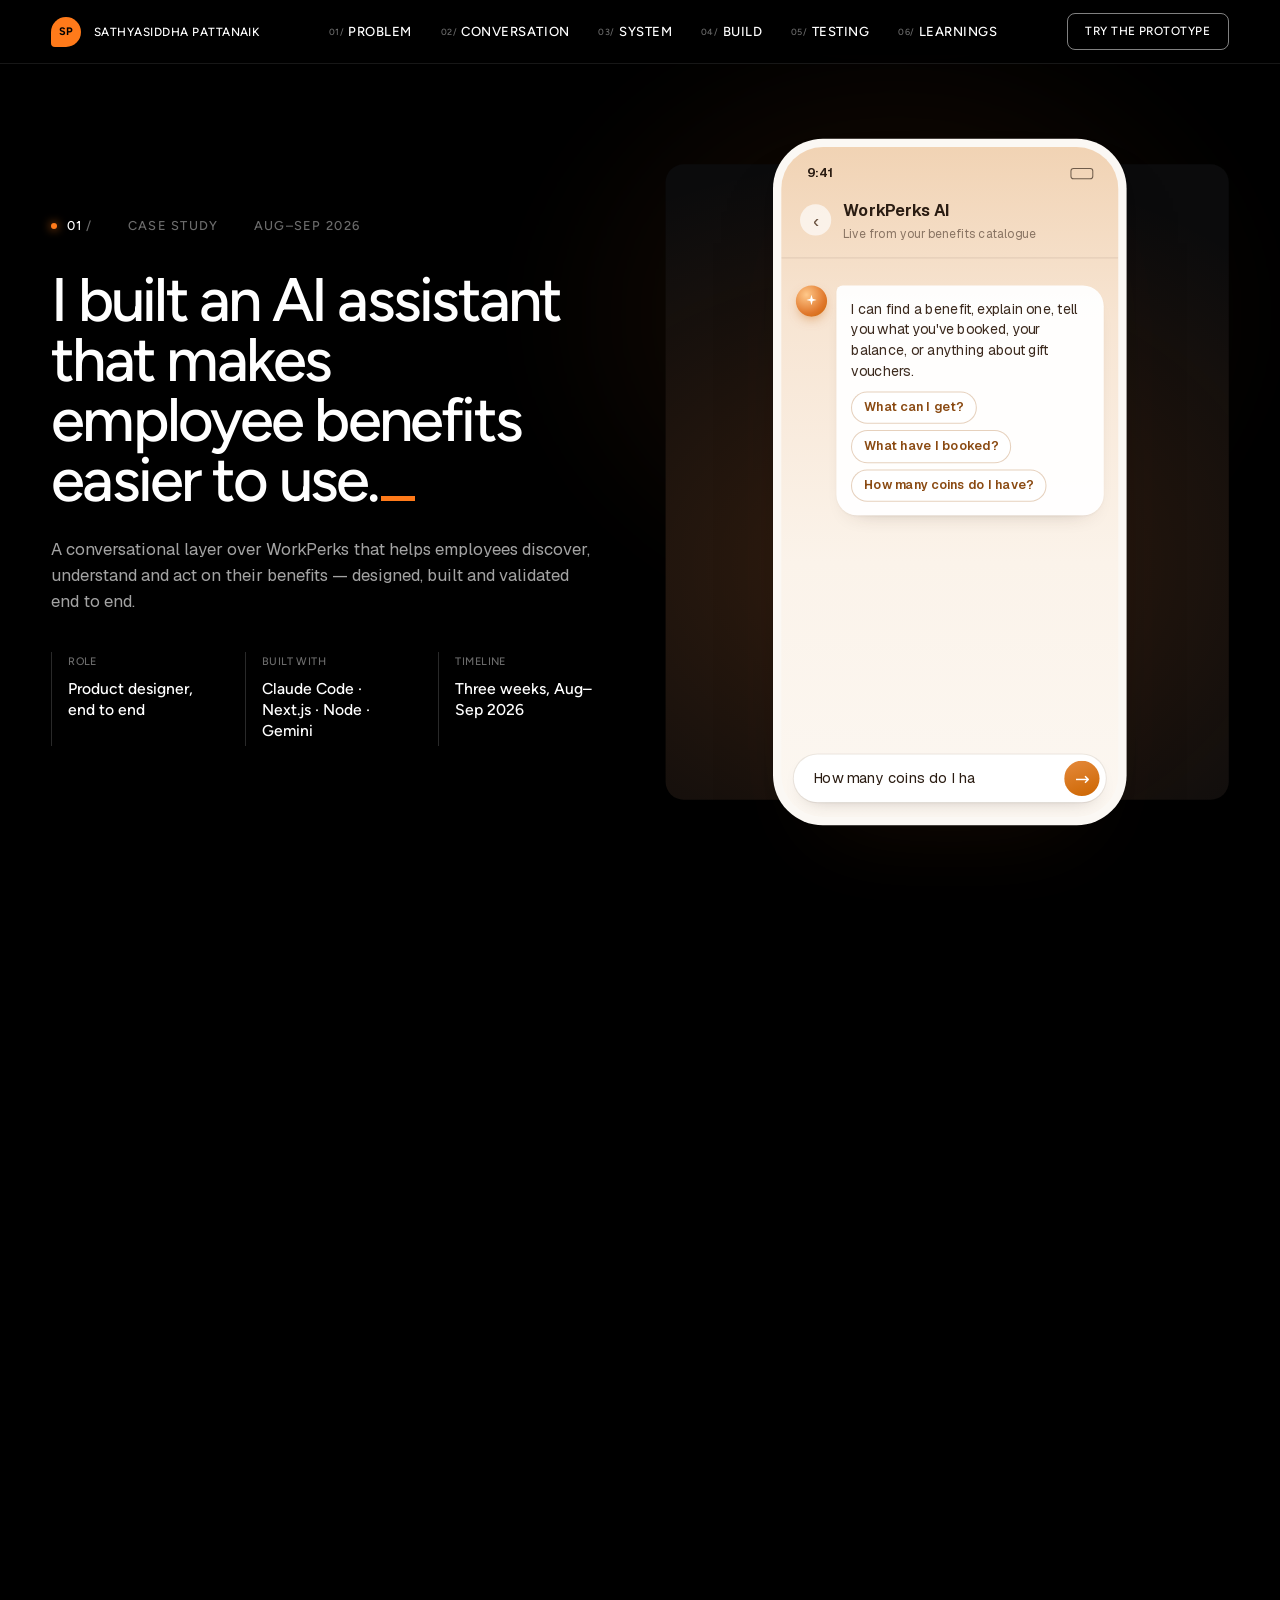
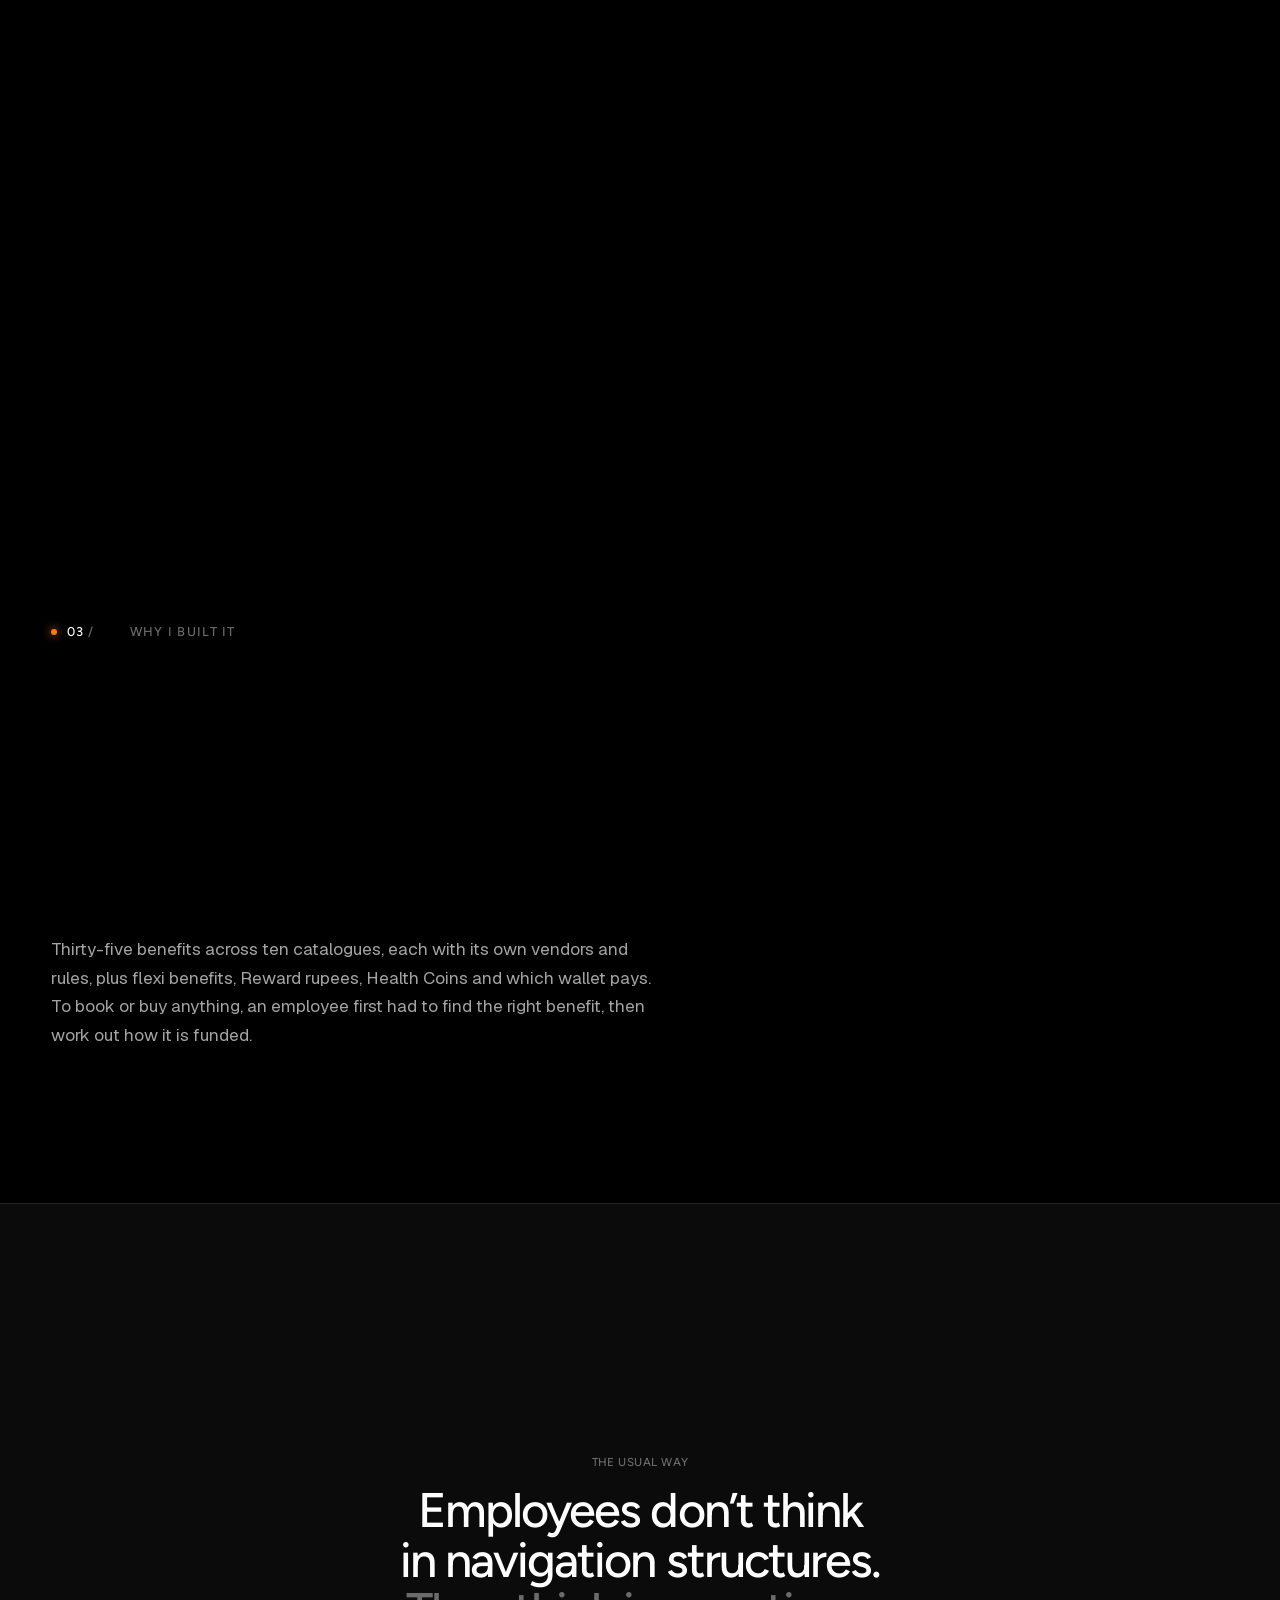
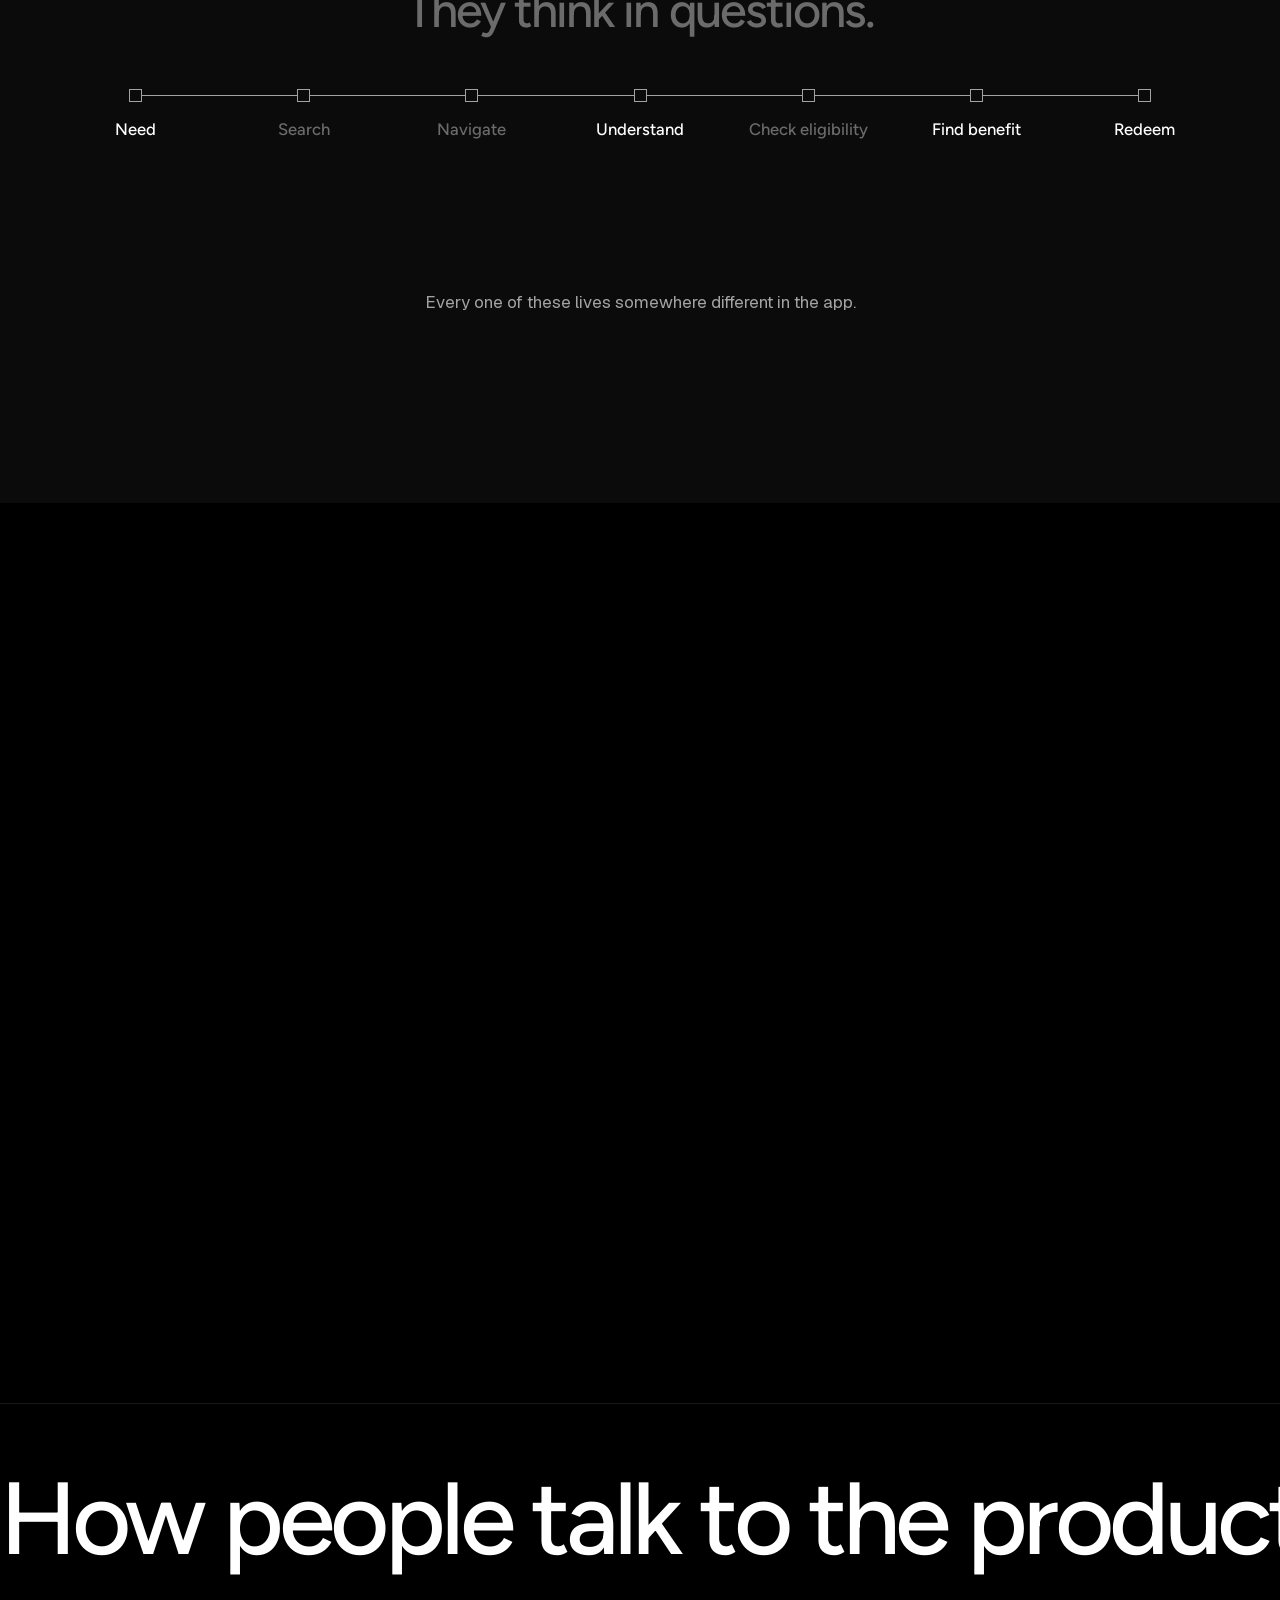
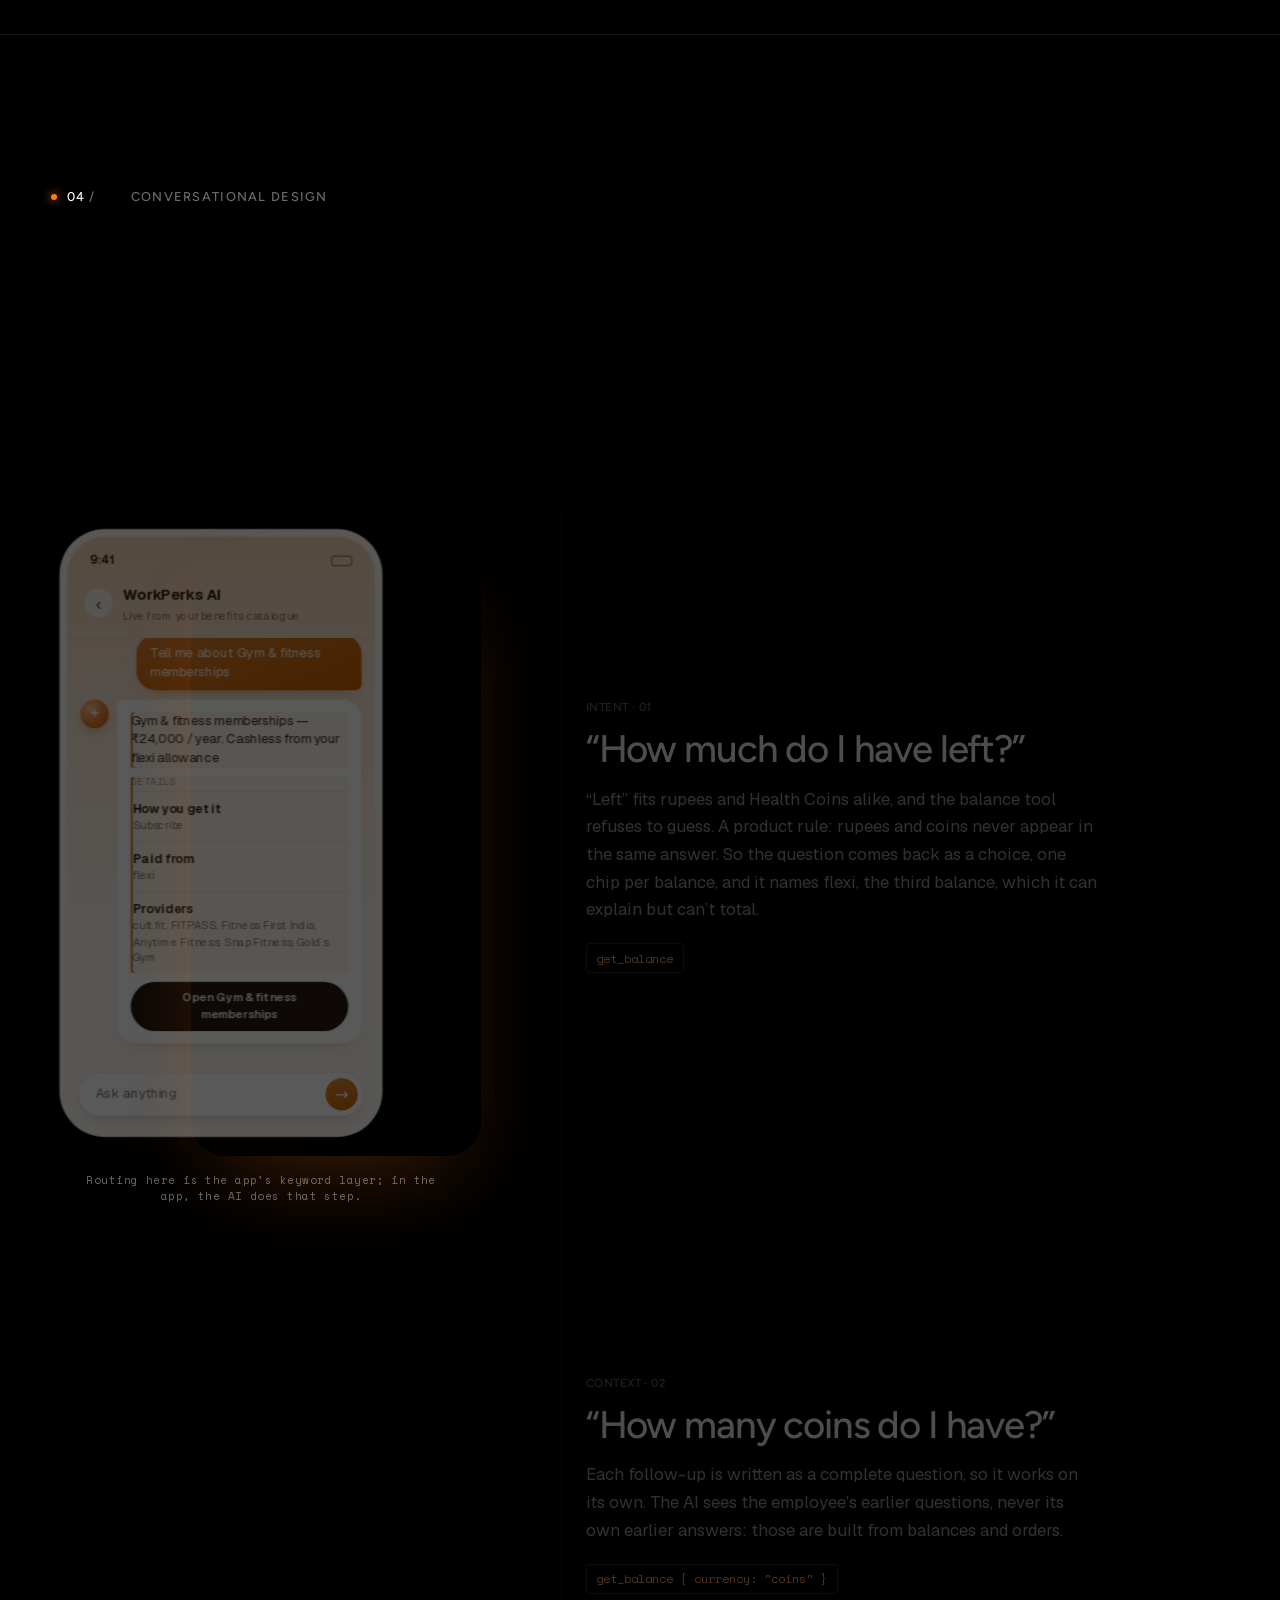
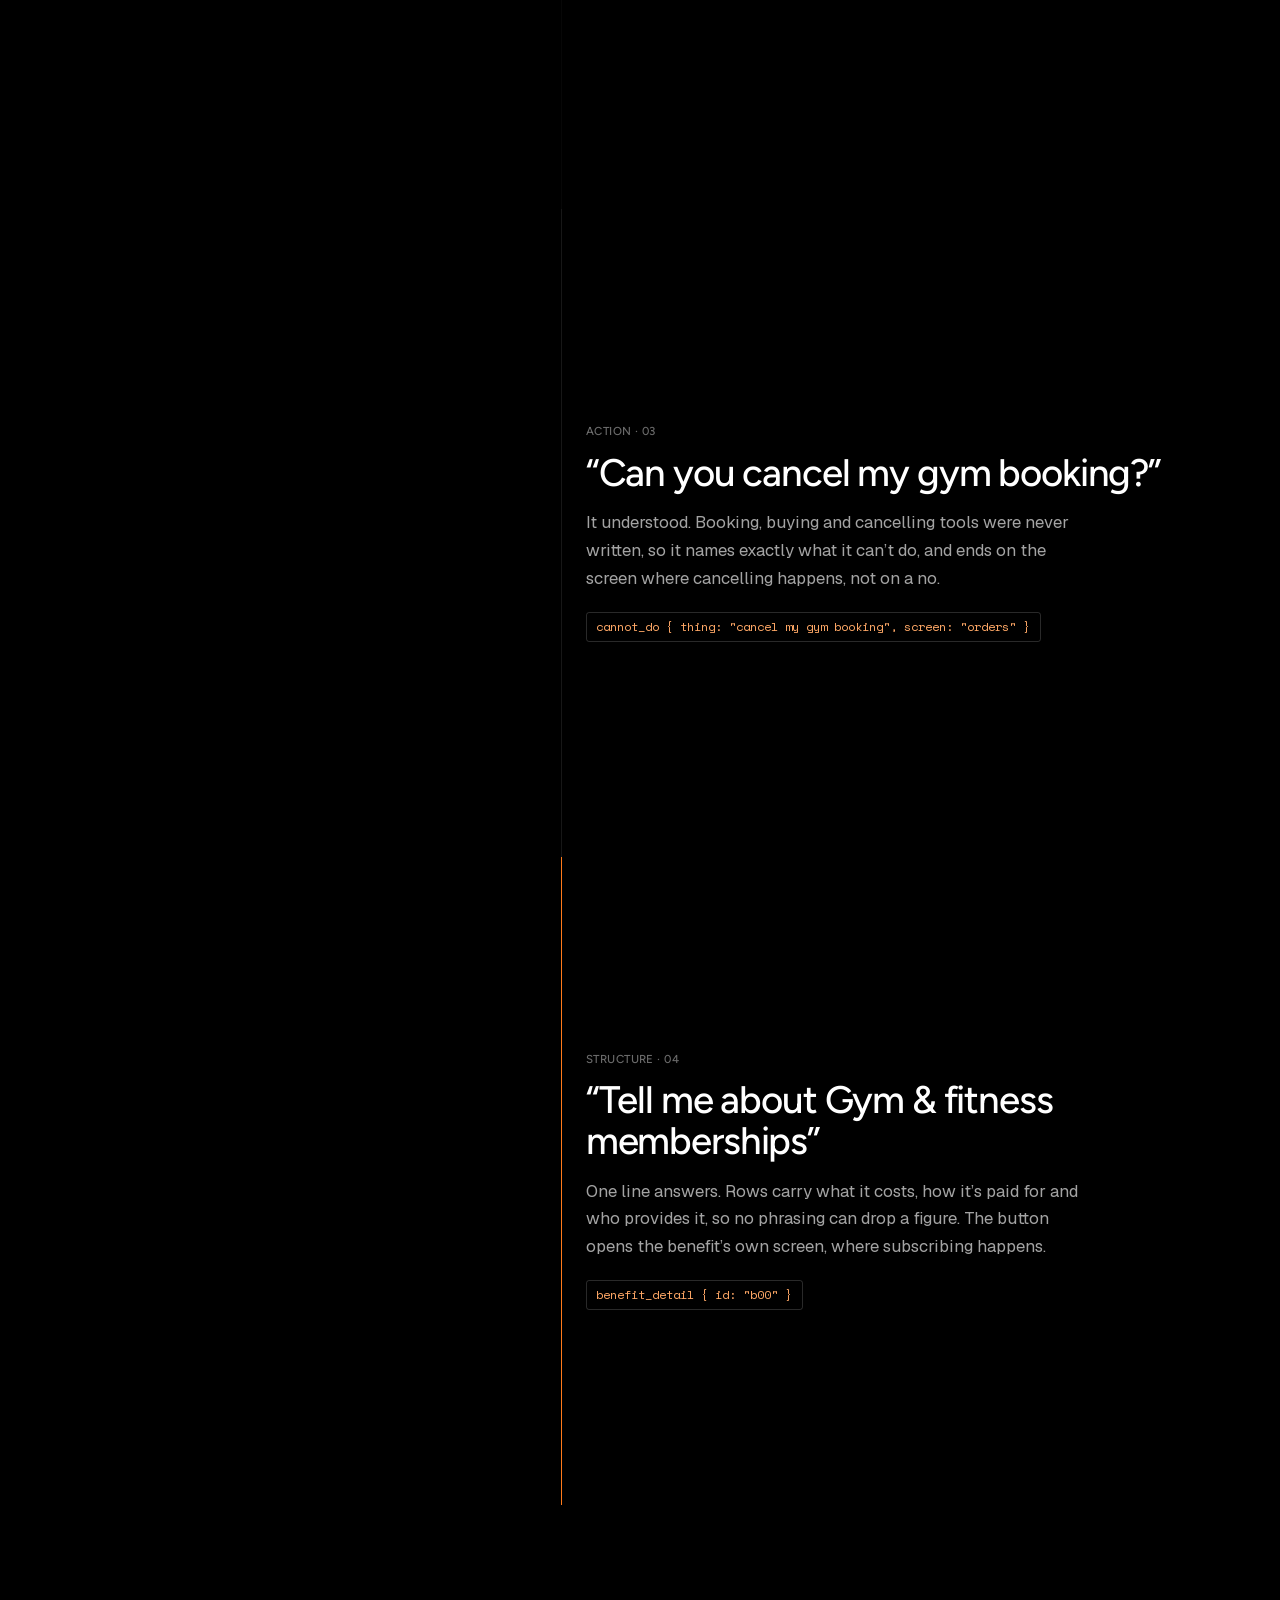
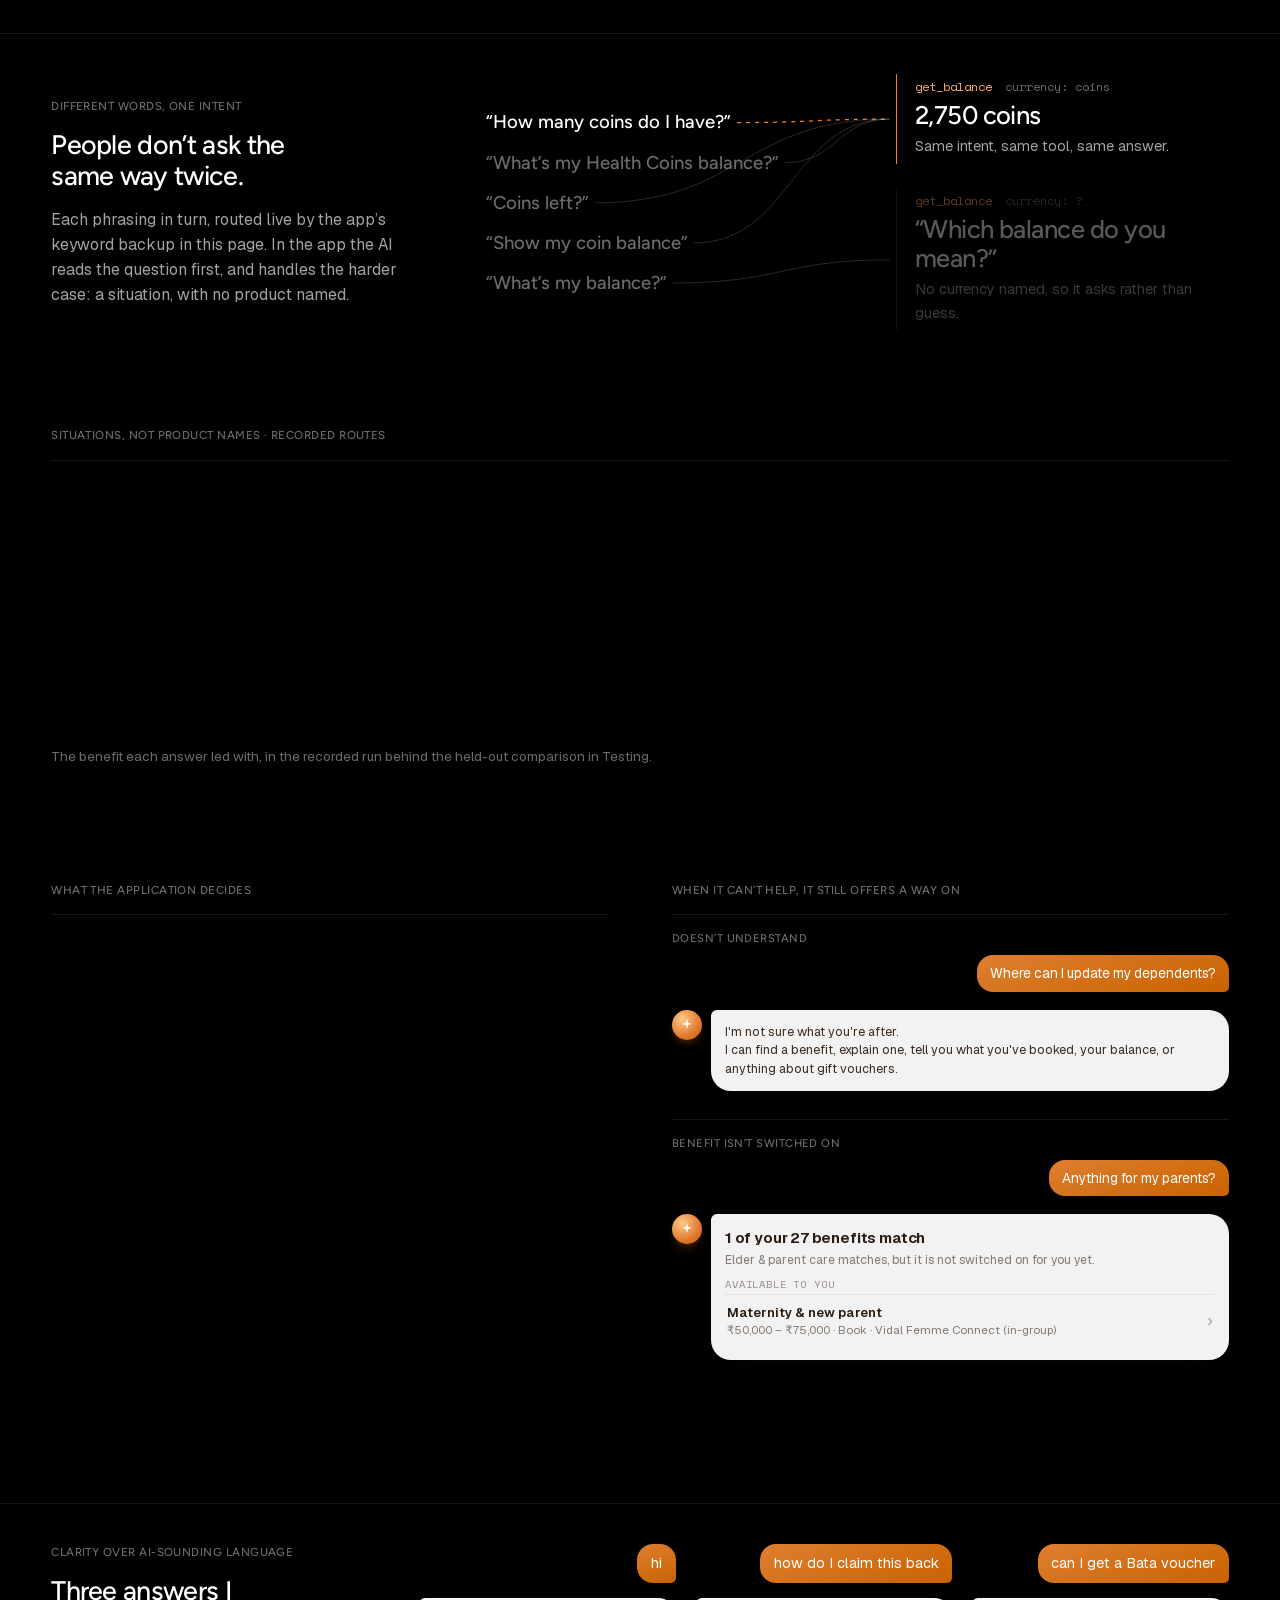
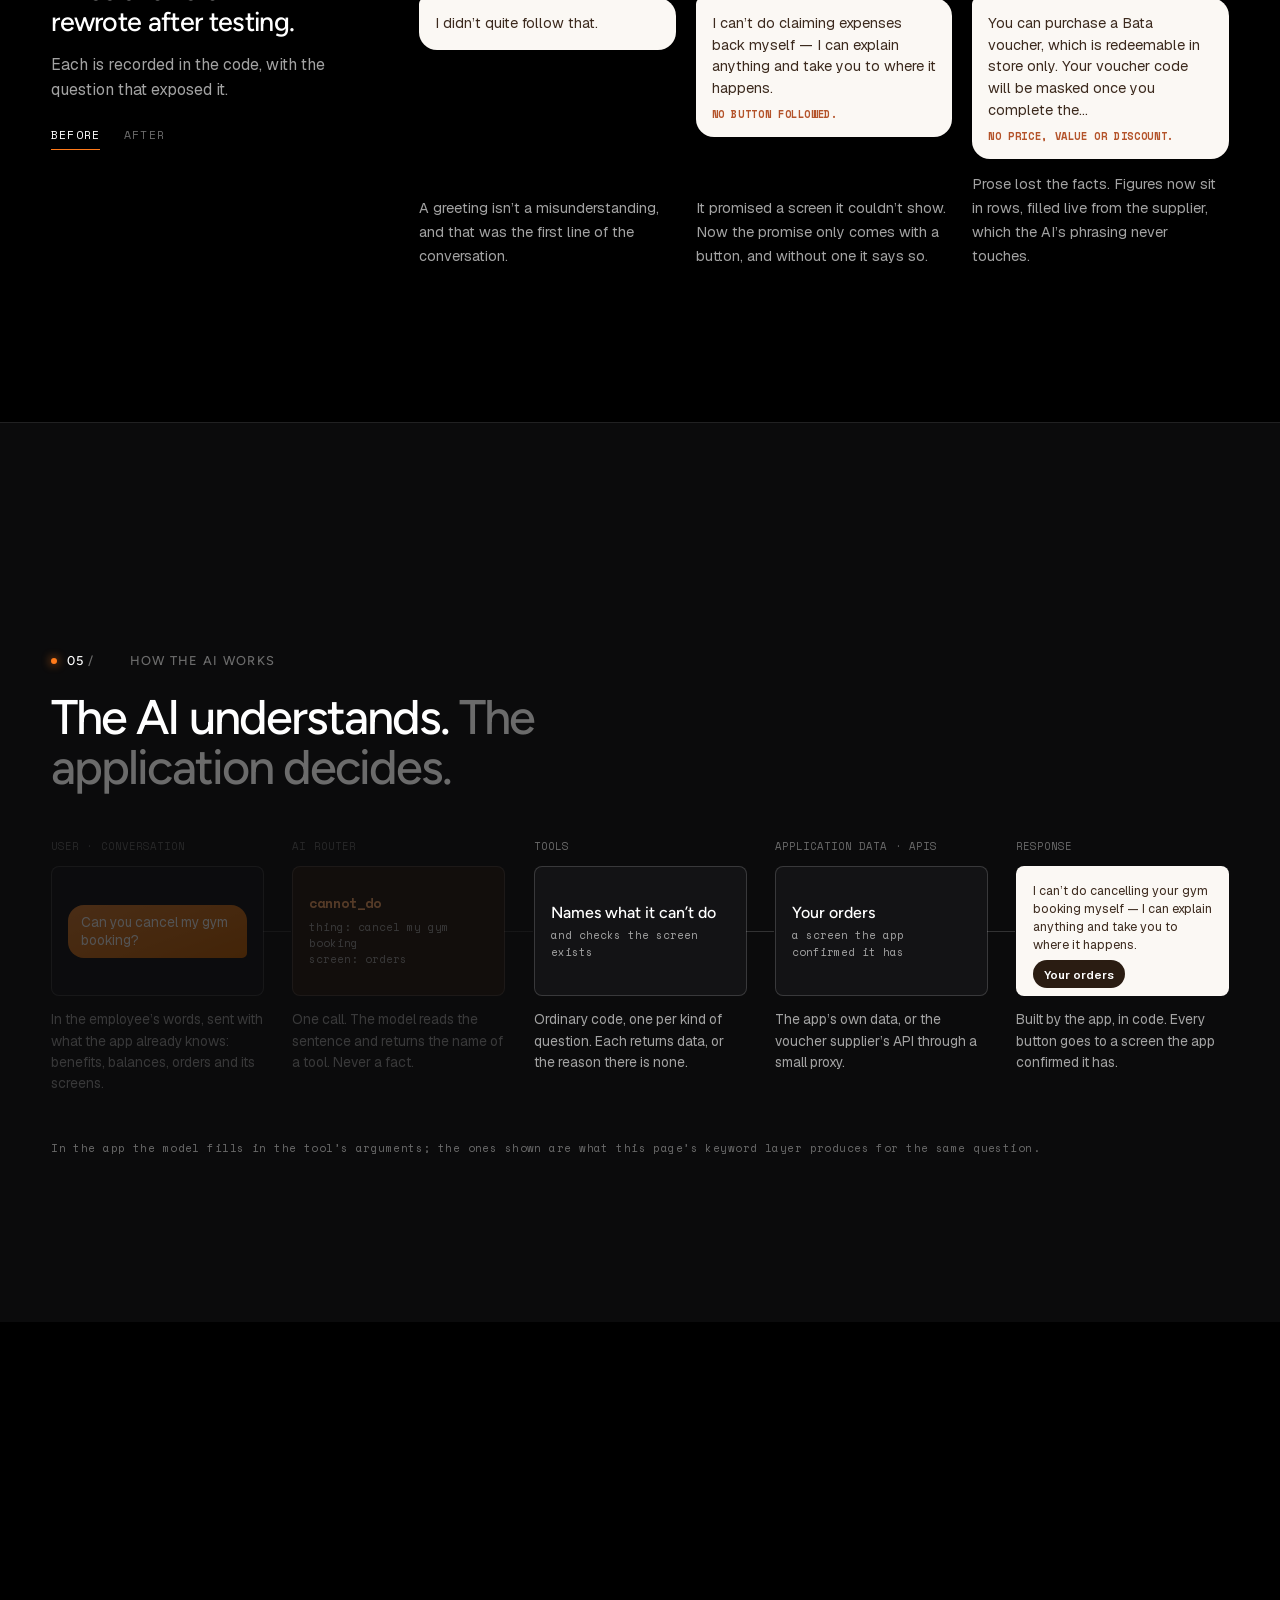
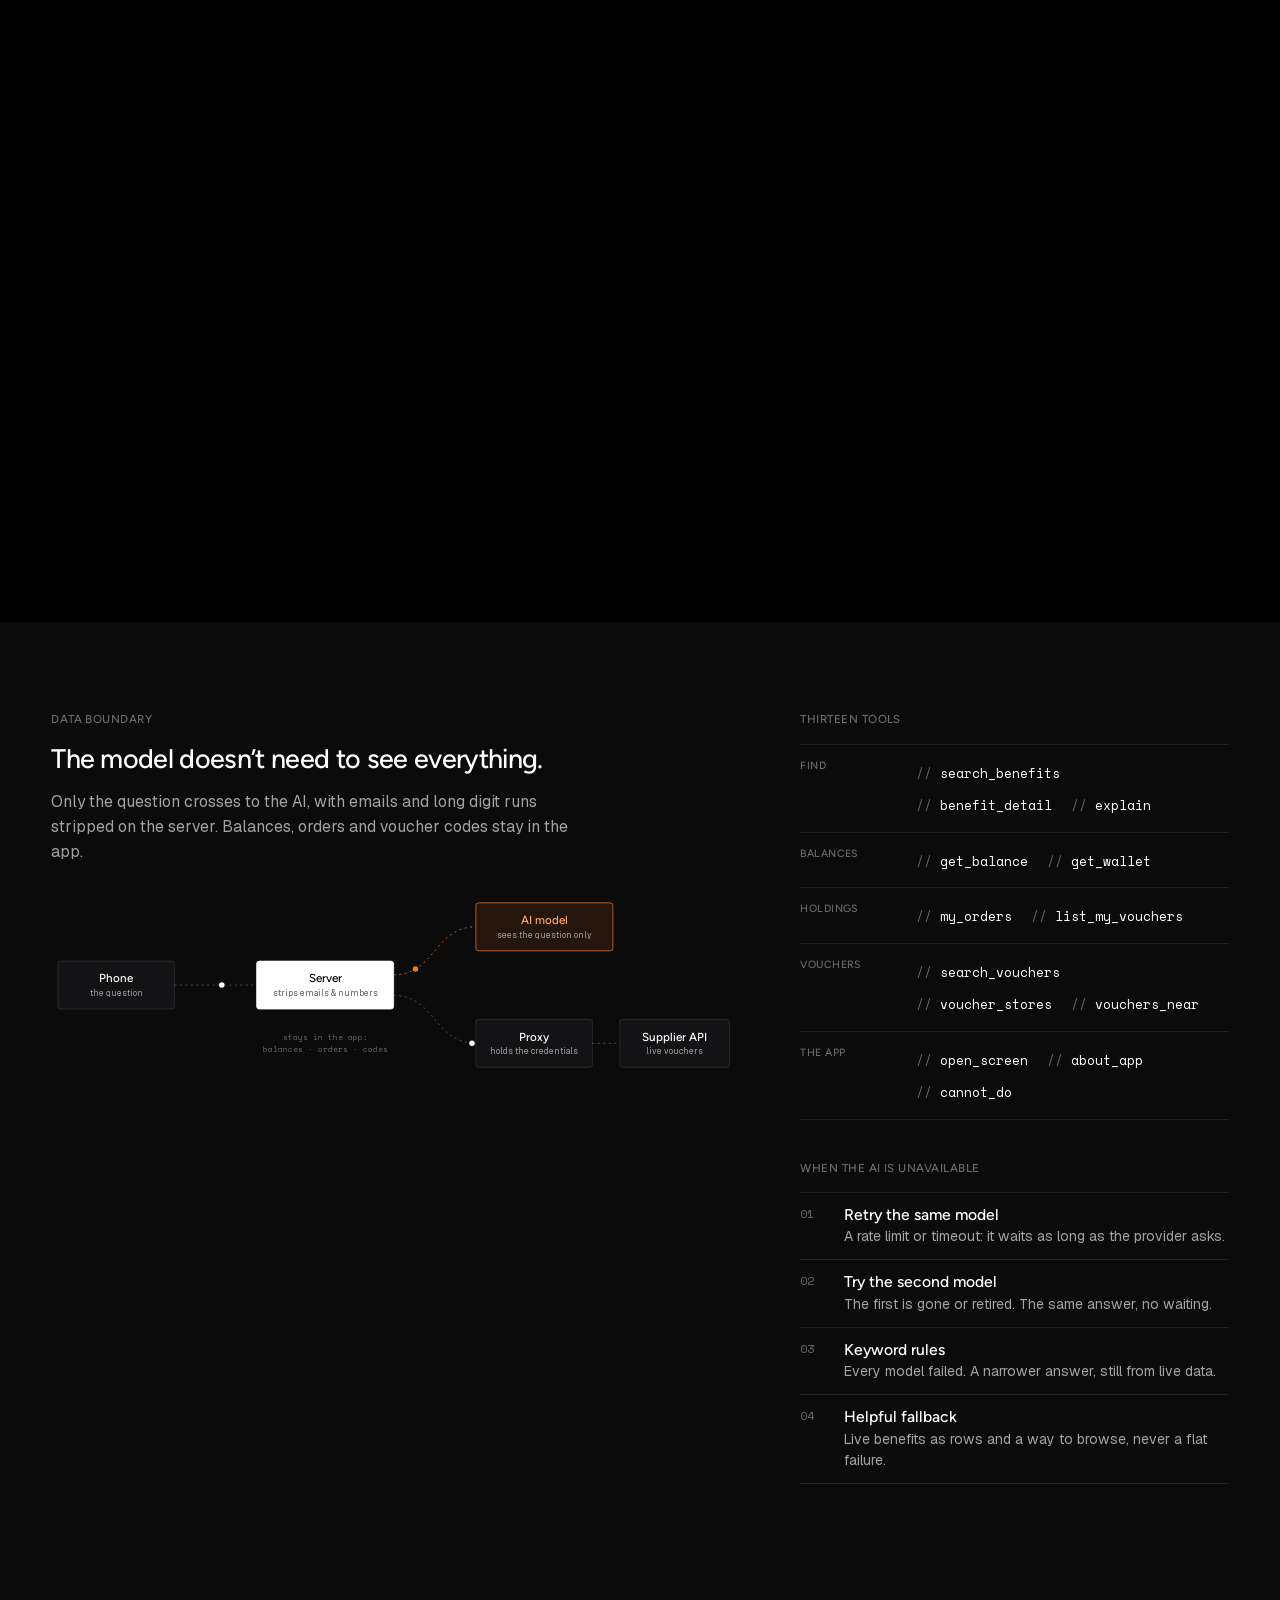
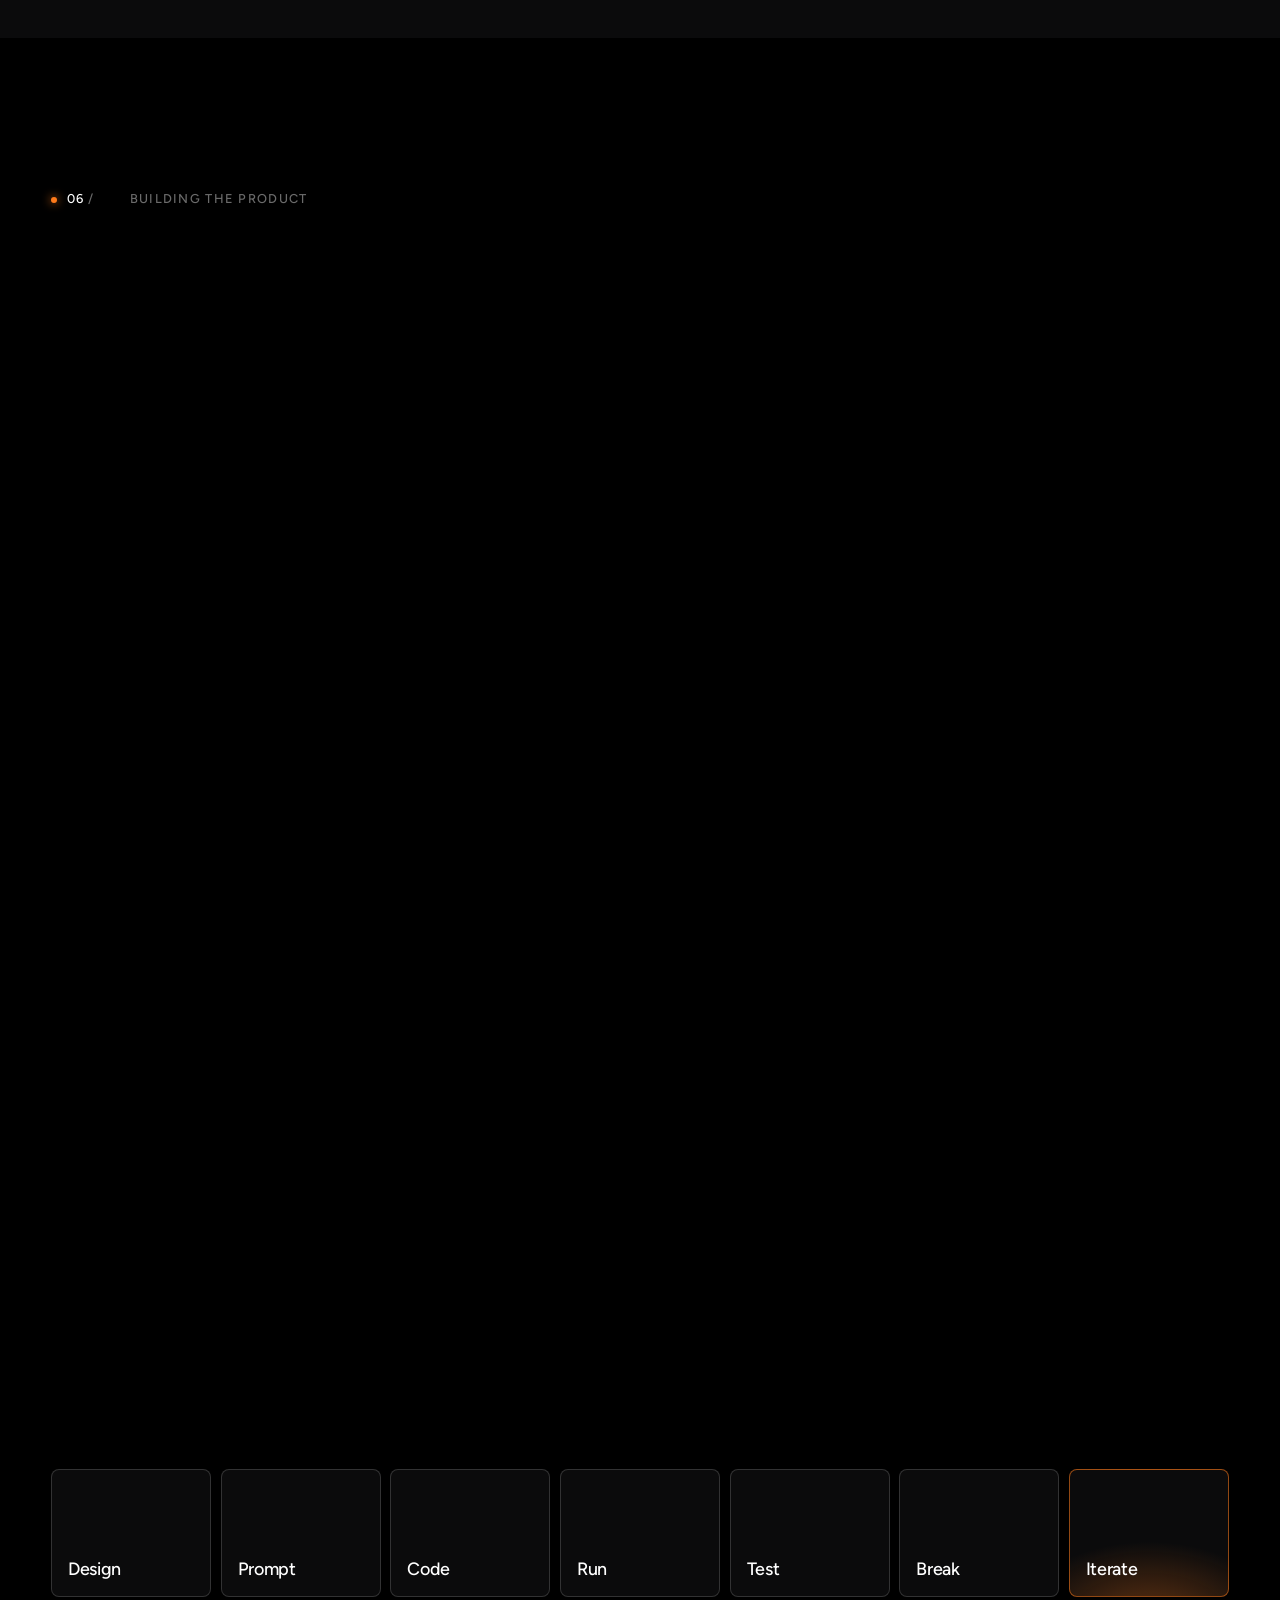
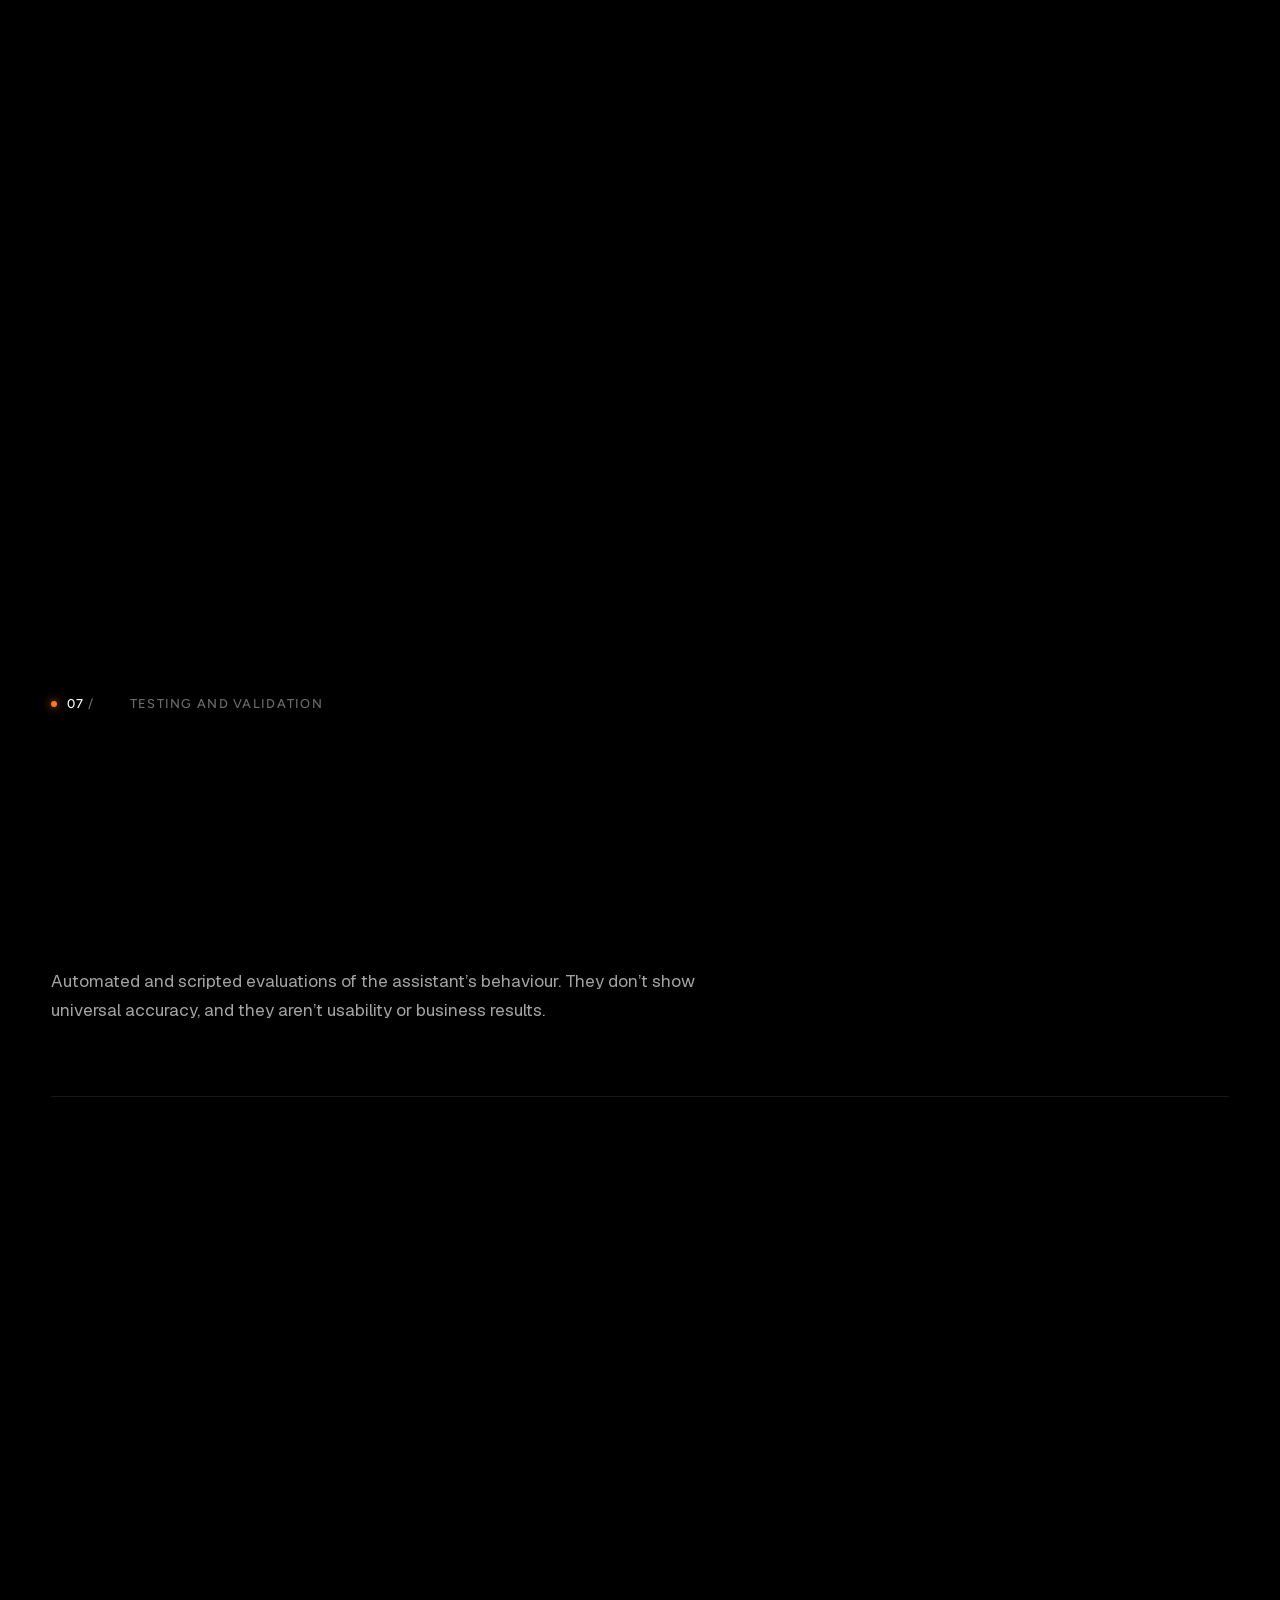
==== commit d2f1871b: "Preview: black edition after the Davies reference True black, Figtree display and labels, numbered n" ====
--- a/preview/index.html
+++ b/preview/index.html
@@ -9,7 +9,7 @@
 <link rel="icon" href="data:image/svg+xml,%3Csvg xmlns='http://www.w3.org/2000/svg' viewBox='0 0 32 32'%3E%3Crect width='32' height='32' rx='4' fill='%23111214'/%3E%3Ccircle cx='16' cy='16' r='6' fill='%23FF8A3D'/%3E%3C/svg%3E">
 <title>WorkPerks Chatbot, a product design case study</title>
 <meta name="description" content="I built an AI assistant that makes employee benefits easier to use: designed, built and validated end to end.">
-<link rel="preload" href="public/fonts/SpaceGrotesk-var-latin.woff2" as="font" type="font/woff2" crossorigin>
+<link rel="preload" href="public/fonts/figtree-var.woff2" as="font" type="font/woff2" crossorigin>
 <link rel="preload" href="public/fonts/Geist-var-latin.woff2" as="font" type="font/woff2" crossorigin>
 <link rel="stylesheet" href="fonts.css">
 <link rel="stylesheet" href="story.css">
@@ -21,7 +21,7 @@
 <header class="bar" aria-label="Case study">
   <a class="bar-id" href="https://uxsiddha.github.io/home"><b>SP</b><span>Sathyasiddha Pattanaik</span></a>
   <nav class="bar-nav" aria-label="Chapters">
-    <a class="slink" href="#problem">Problem</a><a class="slink" href="#conv-design">Conversation</a><a class="slink" href="#works">System</a><a class="slink" href="#building">Build</a><a class="slink" href="#testing">Testing</a><a class="slink" href="#learnings">Learnings</a>
+    <a class="slink" href="#problem"><sup>01/</sup>Problem</a><a class="slink" href="#conv-design"><sup>02/</sup>Conversation</a><a class="slink" href="#works"><sup>03/</sup>System</a><a class="slink" href="#building"><sup>04/</sup>Build</a><a class="slink" href="#testing"><sup>05/</sup>Testing</a><a class="slink" href="#learnings"><sup>06/</sup>Learnings</a>
   </nav>
   <a class="btn btn-solid" href="#try">Try the prototype</a>
   <span class="bar-progress" aria-hidden="true"><i></i></span>
@@ -38,7 +38,7 @@
     <div class="wrap a-grid">
       <div class="a-hero">
         <div class="mark"><span>01</span><span>Case study</span><span>Aug&ndash;Sep 2026</span></div>
-        <h1 id="hero-h" class="h-hero">I built an AI assistant that makes employee benefits easier to use.</h1>
+        <h1 id="hero-h" class="h-hero">I built an AI assistant that makes employee benefits easier to use.<span class="cur" aria-hidden="true"></span></h1>
         <p class="lede">A conversational layer over WorkPerks that helps employees discover, understand and act on their benefits &mdash; designed, built and validated end to end.</p>
         <dl class="cols">
           <div><dt>Role</dt><dd>Product designer, end to end</dd></div>
@@ -105,6 +105,8 @@
     </div>
   </div>
 </section>
+
+<div class="band" aria-hidden="true"><div class="band-track"><span>How people talk to the product</span><i></i><span>How people talk to the product</span><i></i><span>How people talk to the product</span><i></i><span>How people talk to the product</span><i></i></div></div>
 
 <!-- ================================================= 04 CONVERSATIONAL DESIGN -->
 <section class="sec cd" id="conv-design" aria-labelledby="cd-h">
--- a/preview/fonts.css
+++ b/preview/fonts.css
@@ -73,3 +73,10 @@
   font-display: swap;
   src: url('public/fonts/SpaceMono-700-latin.woff2') format('woff2');
 }
+
+/* Figtree (display and labels), SIL Open Font Licence, self-hosted */
+@font-face {
+  font-family: 'Figtree';
+  src: url('public/fonts/figtree-var.woff2') format('woff2');
+  font-weight: 300 900; font-style: normal; font-display: swap;
+}
--- a/preview/story.css
+++ b/preview/story.css
@@ -1,19 +1,22 @@
 /* =========================================================================
-   story.css: the WorkPerks case study, dark editorial edition.
-   Charcoal, not black; soft white type; grey for the second voice; hairline
-   rules; one accent, a brighter cut of the WorkPerks orange, for what moves
-   or can be acted on. The real chat UI keeps its own light product styling.
+   story.css: the WorkPerks case study, black edition.
+   True black, soft white, one warm accent (the WorkPerks orange) used for
+   what is live: the cursor, the lit step, the suffix on a number. Figtree
+   carries display, labels and navigation; Geist the reading text; mono is
+   kept for tool names only. Light comes from a few blurred glows rather
+   than from surfaces, so the warm chat UI reads as the subject.
    ========================================================================= */
 :root {
-  --bg: #111214; --bg-2: #17181B; --bg-3: #1E2024; --bg-4: #26282D;
-  --fg: #EDEBE6; --fg-2: #A9A6A0; --fg-3: #74726D;
-  --line: rgba(237, 235, 230, 0.09); --line-2: rgba(237, 235, 230, 0.16);
-  --accent: #FF8A3D; --accent-2: #FFB27A; --accent-soft: rgba(255, 138, 61, 0.12);
+  --bg: #000000; --bg-2: #0B0B0C; --bg-3: #131315; --bg-4: #1B1B1E;
+  --fg: #FFFFFF; --fg-2: #A3A3A3; --fg-3: #6B6B6B;
+  --line: rgba(255, 255, 255, 0.09); --line-2: rgba(255, 255, 255, 0.16);
+  --accent: #FF7A1A; --accent-2: #FFA866; --accent-soft: rgba(255, 122, 26, 0.10);
+  --signal: #FF7A1A;
   --ok: #8FD3A7;
-  --display: 'Space Grotesk', 'Geist', ui-sans-serif, system-ui, sans-serif;
+  --display: 'Figtree', 'Geist', ui-sans-serif, system-ui, sans-serif;
   --sans: 'Geist', ui-sans-serif, system-ui, -apple-system, 'Segoe UI', sans-serif;
   --mono: 'Space Mono', 'Geist Mono', ui-monospace, SFMono-Regular, Menlo, monospace;
-  --r: 6px; --r-lg: 10px;
+  --r: 8px; --r-lg: 14px;
   --ease: cubic-bezier(0.22, 1, 0.36, 1);
   --wrap: 1280px; --gutter: clamp(1.25rem, 4vw, 3.5rem); --bar: 64px; --gap: clamp(2rem, 5vw, 5rem);
 }
@@ -34,10 +37,10 @@
 
 /* ------------------------------------------------------------- type */
 .h-hero, .h-statement, .h-sec, .h-sub { margin: 0; font-family: var(--display); font-weight: 500; color: var(--fg); text-wrap: balance; }
-.h-hero { font-size: clamp(2.5rem, 4.6vw, 4.6rem); line-height: 1.0; letter-spacing: -0.035em; }
-.h-statement { font-size: clamp(2.3rem, 5.2vw, 5.2rem); line-height: 1.0; letter-spacing: -0.04em; max-width: 20ch; }
-.h-sec { font-size: clamp(2rem, 3.8vw, 3.6rem); line-height: 1.04; letter-spacing: -0.035em; max-width: 22ch; }
-.h-sub { font-size: clamp(1.4rem, 2.1vw, 1.9rem); line-height: 1.15; letter-spacing: -0.02em; }
+.h-hero { font-size: clamp(2.6rem, 4.8vw, 4.8rem); line-height: 0.98; letter-spacing: -0.045em; }
+.h-statement { font-size: clamp(2.3rem, 5.2vw, 5.4rem); line-height: 0.98; letter-spacing: -0.045em; max-width: 20ch; }
+.h-sec { font-size: clamp(2rem, 3.8vw, 3.8rem); line-height: 1.02; letter-spacing: -0.04em; max-width: 22ch; }
+.h-sub { font-size: clamp(1.4rem, 2.1vw, 1.9rem); line-height: 1.15; letter-spacing: -0.025em; }
 .h-statement em, .h-sec em, .h-hero em { font-style: normal; color: var(--fg-3); }
 .lede { max-width: 34rem; margin: 1.6rem 0 0; font-size: clamp(1.05rem, 1.3vw, 1.2rem); line-height: 1.55; color: var(--fg-2); }
 .body { max-width: 38rem; margin: 1.5rem 0 0; font-size: 1.08rem; line-height: 1.65; color: var(--fg-2); }
@@ -47,8 +50,10 @@
 .kicker { margin: 0 0 1rem; font: 400 0.72rem/1.4 var(--mono); letter-spacing: 0.1em; text-transform: uppercase; color: var(--fg-3); }
 
 /* the chapter marker: a thin rule, a number, a name, sometimes a date */
-.mark { display: flex; gap: 2.2rem; margin: 0 0 2.2rem; padding: 0.15rem 0 1.6rem 1rem; border-left: 1px solid var(--fg-2); font: 400 0.72rem/1.3 var(--mono); letter-spacing: 0.1em; text-transform: uppercase; color: var(--fg-3); }
-.mark span:first-child { color: var(--accent); }
+.mark { display: flex; gap: 2.2rem; margin: 0 0 2.2rem; padding: 0; font: 500 0.8rem/1.3 var(--display); letter-spacing: 0.1em; text-transform: uppercase; color: var(--fg-3); }
+.mark span:first-child { display: inline-flex; align-items: center; gap: 0.6rem; color: var(--fg); }
+.mark span:first-child::before { content: ''; width: 6px; height: 6px; border-radius: 50%; background: var(--signal); box-shadow: 0 0 10px var(--signal); }
+.mark span:first-child::after { content: '/'; margin-left: -0.35rem; color: var(--fg-3); }
 
 /* label / value columns, each on its own rule */
 .cols { display: grid; grid-template-columns: repeat(3, minmax(0, 1fr)); gap: 1.5rem; margin: 2.4rem 0 0; }
@@ -65,9 +70,9 @@
 .bar-nav a:hover { color: var(--fg); }
 .btn { display: inline-flex; align-items: center; gap: 0.5rem; padding: 0.7rem 1.1rem; border: 1px solid var(--line-2); border-radius: 2px; text-decoration: none; font: 400 0.72rem/1 var(--mono); letter-spacing: 0.1em; text-transform: uppercase; color: var(--fg); transition: background 0.25s, color 0.25s, border-color 0.25s; }
 .btn-solid { background: var(--fg); border-color: var(--fg); color: var(--bg); }
-.btn-solid:hover { background: var(--accent); border-color: var(--accent); color: #111214; }
+.btn-solid:hover { background: var(--accent); border-color: var(--accent); color: #000; }
 .bar-progress { position: absolute; left: 0; right: 0; bottom: -1px; height: 1px; }
-.bar-progress i { display: block; height: 100%; background: var(--accent); transform-origin: left; transform: scaleX(0); }
+.bar-progress i { display: block; height: 100%; background: var(--signal); transform-origin: left; transform: scaleX(0); }
 @media (max-width: 1080px) { .bar-nav { display: none; } .bar .btn { margin-left: auto; } .bar-id span { display: none; } }
 
 .sec { padding-block: clamp(6rem, 12vw, 11rem); }
@@ -87,22 +92,21 @@
 .act-a { height: 230svh; }
 .act-a .pin-stage { padding-top: var(--bar); }
 .a-surface { position: absolute; inset: var(--bar) 0 0 0; background: var(--bg-2); border: 1px solid var(--line);
-  clip-path: inset(calc(12% - 10% * var(--p)) calc(4% - 2.5% * var(--p)) calc(12% - 10% * var(--p)) calc(52% - 50.5% * var(--p)) round 8px); }
-.a-surface::after { content: ''; position: absolute; inset: 0; background: radial-gradient(45% 45% at calc(76% - 50% * var(--p)) 55%, rgba(255, 138, 61, 0.14), rgba(255, 138, 61, 0) 70%); }
+  clip-path: inset(calc(12% - 10% * var(--p)) calc(4% - 2.5% * var(--p)) calc(12% - 10% * var(--p)) calc(52% - 50.5% * var(--p)) round 18px); }
 .a-grid { position: relative; height: 100%; display: grid; grid-template-columns: minmax(0, 1fr) minmax(0, 1fr); gap: var(--gap); align-items: center; }
 .a-hero, .a-phone { grid-column: 1; grid-row: 1; }
 .a-built { grid-column: 2; grid-row: 1; }
 .a-hero { position: relative; z-index: 1; opacity: calc(1 - var(--p) * 2.2); transform: translateY(calc(var(--p) * -40px)); }
 .a-phone { position: relative; z-index: 2; display: grid; justify-items: center;
-  transform: translateX(calc((1 - var(--p)) * (100% + var(--gap)))) rotate(calc((1 - var(--p)) * 4deg)) scale(calc(1.04 - var(--p) * 0.04)); }
+  transform: translateX(calc((1 - var(--p)) * (100% + var(--gap)))) scale(calc(1.04 - var(--p) * 0.04)); }
 .a-phone .phone { height: min(660px, calc(100svh - var(--bar) - 6rem)); }
 .a-built { position: relative; z-index: 1; opacity: calc((var(--p) - 0.45) * 2.4); transform: translateY(calc((1 - var(--p)) * 40px)); }
 .asks { list-style: none; margin: 2rem 0 0; padding: 0; border-top: 1px solid var(--line); max-width: 32rem; }
 .asks li, .asks button { display: flex; align-items: baseline; gap: 1rem; width: 100%; padding: 0.85rem 0; border: 0; border-bottom: 1px solid var(--line); background: none; text-align: left; font: 500 1.02rem var(--display); color: var(--fg-3); transition: color 0.35s; }
 .asks span { flex: none; width: 6.5rem; font: 400 0.66rem var(--mono); letter-spacing: 0.1em; text-transform: uppercase; color: var(--fg-3); }
-.asks.is-auto li::after { content: ''; align-self: center; width: 6px; height: 6px; margin-left: auto; border-radius: 50%; background: transparent; transition: background 0.35s; }
+.asks.is-auto li::after { content: ''; align-self: center; width: 6px; height: 6px; margin-left: auto; background: transparent; transition: background 0.35s; }
 .asks.is-auto li.is-now { color: var(--fg); }
-.asks.is-auto li.is-now::after { background: var(--accent); }
+.asks.is-auto li.is-now::after { background: var(--signal); }
 .asks button { color: var(--fg); cursor: pointer; }
 .asks button::after { content: '\2192'; margin-left: auto; color: var(--fg-3); transition: transform 0.3s var(--ease), color 0.2s; }
 .asks button:hover { color: var(--accent-2); }
@@ -128,20 +132,20 @@
 .c-steps { --k: clamp(0, calc(var(--p) * 1.5), 1); position: relative; list-style: none; margin: 0 auto; padding: 0; display: flex; width: calc(100% - (100% - min(100%, 760px)) * var(--k)); }
 .c-steps::before { content: ''; position: absolute; top: 6px; left: var(--ll, 7%); right: var(--lr, 7%); height: 1px; background: var(--fg-2); }
 .c-steps li { position: relative; flex: 1 1 0; min-width: 0; padding-top: 30px; text-align: center; font: 500 clamp(0.95rem, 1.3vw, 1.15rem) var(--display); color: var(--fg); white-space: nowrap; }
-.c-steps li i { position: absolute; top: 0; left: 50%; width: 13px; height: 13px; margin-left: -6.5px; border-radius: 50%; border: 1px solid var(--fg-2); background: var(--bg-2); transition: background 0.4s, border-color 0.4s; }
+.c-steps li i { position: absolute; top: 0; left: 50%; width: 13px; height: 13px; margin-left: -6.5px; border: 1px solid var(--fg-2); background: var(--bg-2); transition: background 0.4s, border-color 0.4s; }
 .c-steps .drop { flex-grow: max(0, calc(1 - var(--k) * 1.05)); opacity: max(0, calc(1 - var(--p) * 2.6)); overflow: hidden; }
 .c-steps .drop span { display: inline-block; color: var(--fg-3); }
 .c-steps .swap span { display: block; }
 .c-steps .swap .b { position: absolute; left: 0; right: 0; top: 30px; }
 .c-steps .swap .a { opacity: clamp(0, calc((0.62 - var(--p)) * 6), 1); }
 .c-steps .swap .b { opacity: clamp(0, calc((var(--p) - 0.55) * 6), 1); }
-.act-c.is-after .c-steps .swap:nth-child(4) i { background: var(--accent); border-color: var(--accent); }
+.act-c.is-after .c-steps .swap:nth-child(4) i { background: var(--signal); border-color: var(--signal); }
 .act-c.is-after .c-steps .swap:nth-child(4) .b { color: var(--accent); }
-.c-ask { --a: clamp(0, calc((var(--p) - 0.62) * 3.2), 1); justify-self: center; display: flex; align-items: center; justify-content: space-between; gap: 1rem; width: min(540px, 100%); padding: 0.5rem 0.5rem 0.5rem 1.3rem; border: 1px solid var(--line-2); border-radius: 999px; background: var(--bg-3);
+.c-ask { --a: clamp(0, calc((var(--p) - 0.62) * 3.2), 1); justify-self: center; display: flex; align-items: center; justify-content: space-between; gap: 1rem; width: min(540px, 100%); padding: 0.5rem 0.5rem 0.5rem 1.3rem; border: 1px solid var(--line-2); border-radius: 0; background: var(--bg-3);
   clip-path: inset(0 calc((1 - var(--a)) * 50%) 0 calc((1 - var(--a)) * 50%) round 999px); opacity: var(--a); font-size: 1.05rem; color: var(--fg); }
-.c-ask i { display: grid; place-items: center; flex: none; width: 2.3rem; height: 2.3rem; border-radius: 50%; background: linear-gradient(160deg, #E58A3C, #CC6500); color: #fff; font-style: normal; }
+.c-ask i { display: grid; place-items: center; flex: none; width: 2.3rem; height: 2.3rem; background: var(--fg); color: var(--bg); font-style: normal; }
 .c-typed { min-height: 1.5em; }
-.c-typed::after { content: ''; display: inline-block; width: 1.5px; height: 1.1em; margin-left: 2px; vertical-align: -0.15em; background: var(--accent); animation: caret 1s steps(1) infinite; }
+.c-typed::after { content: ''; display: inline-block; width: 1.5px; height: 1.1em; margin-left: 2px; vertical-align: -0.15em; background: var(--signal); animation: caret 1s steps(1) infinite; }
 @keyframes caret { 50% { opacity: 0; } }
 .c-note { position: relative; margin: 0; text-align: center; color: var(--fg-2); }
 .c-old { display: none; }
@@ -152,19 +156,19 @@
 .story-stick { position: sticky; top: calc(var(--bar) + 2rem); display: grid; justify-items: center; }
 .story-stick .phone { z-index: 2; transition: transform 0.7s var(--ease), opacity 0.6s var(--ease); }
 .cd-app { position: absolute; z-index: 3; top: 30px; left: 140px; width: 290px; margin: 0; opacity: 0; transform: translateX(-50px) scale(0.95); transition: opacity 0.5s var(--ease), transform 0.8s var(--ease); pointer-events: none; }
-.cd-app img { width: 100%; border-radius: 40px; box-shadow: 0 40px 80px -30px rgba(0,0,0,0.8); }
+.cd-app img { width: 100%; border-radius: 34px; box-shadow: 0 40px 90px -30px rgba(255, 122, 26, 0.25); }
 .story-stick.is-app .cd-app { opacity: 1; transform: none; }
 .story-stick.is-app .phone { transform: translateX(-40px) scale(0.95); opacity: 0.35; }
 .story-src { max-width: 22rem; margin: 1.2rem 0 0; font: 400 0.68rem/1.5 var(--mono); letter-spacing: 0.04em; text-align: center; color: var(--fg-3); }
 .story-steps { list-style: none; margin: 0; padding: 0; }
 .story-steps li { display: flex; flex-direction: column; justify-content: center; min-height: 72svh; padding-left: 1.5rem; border-left: 1px solid var(--line); opacity: 0.3; transition: opacity 0.6s var(--ease), border-color 0.6s var(--ease); }
 .story-steps li.is-on { opacity: 1; border-left-color: var(--accent); }
-.st-k { margin: 0 0 0.9rem; font: 400 0.72rem var(--mono); letter-spacing: 0.1em; text-transform: uppercase; color: var(--accent); }
+.st-k { margin: 0 0 0.9rem; font: 400 0.72rem var(--mono); letter-spacing: 0.1em; text-transform: uppercase; color: var(--fg-3); }
 .story-steps h3 { margin: 0; font: 500 clamp(1.8rem, 3vw, 2.7rem)/1.06 var(--display); letter-spacing: -0.03em; color: var(--fg); }
 .story-steps p:not(.st-k) { max-width: 32rem; margin: 1rem 0 0; font-size: 1.05rem; line-height: 1.65; color: var(--fg-2); }
 .st-route { align-self: flex-start; margin-top: 1.2rem; padding: 0.35rem 0.6rem; border: 1px solid var(--line-2); border-radius: 3px; font: 400 0.76rem/1.4 var(--mono); color: var(--accent-2); }
 .st-route:empty { display: none; }
-#phone-cd .dm-hl { border-radius: 10px; box-shadow: 0 0 0 1.5px var(--accent), 0 0 0 5px rgba(255,138,61,0.2); transition: box-shadow 0.3s; }
+#phone-cd .dm-hl { border-radius: 4px; background: rgba(204, 101, 0, 0.07); box-shadow: inset 2px 0 0 #CC6500; transition: background 0.3s; }
 
 .phr { display: grid; grid-template-columns: minmax(0, 0.8fr) minmax(0, 1.6fr); gap: var(--gap); align-items: center; margin-top: clamp(6rem, 10vw, 9rem); padding-top: 2.5rem; border-top: 1px solid var(--line); }
 .cv { position: relative; display: grid; grid-template-columns: minmax(0, 1fr) minmax(0, 1fr); gap: clamp(2rem, 6vw, 5rem); align-items: center; }
@@ -190,7 +194,7 @@
 .cv-rec b { font-weight: 400; color: var(--fg-2); }
 .cv-rec b::before { content: '\2192\00a0'; color: var(--fg-3); }
 .cv-rec i { font: 400 0.7rem/1.4 var(--mono); font-style: normal; letter-spacing: 0.08em; text-transform: uppercase; text-align: right; }
-.cv-rec .ok { color: var(--ok); } .cv-rec .no { color: var(--accent); }
+.cv-rec .ok { color: var(--ok); } .cv-rec .no { color: var(--signal); }
 .trust { display: grid; grid-template-columns: minmax(0, 1fr) minmax(0, 1fr); gap: var(--gap); margin-top: clamp(5rem, 9vw, 8rem); align-items: start; }
 .scope { margin: 0; border-top: 1px solid var(--line); }
 .scope div { display: grid; grid-template-columns: 9rem 1fr; gap: 1rem; padding: 0.9rem 0; border-bottom: 1px solid var(--line); }
@@ -255,7 +259,7 @@
 .dataflow { width: 100%; height: auto; overflow: visible; }
 .df-box { fill: var(--bg-3); stroke: var(--line-2); }
 .df-box.df-dark { fill: var(--fg); stroke: var(--fg); }
-.df-box.df-ai { fill: rgba(255,138,61,0.12); stroke: var(--accent); }
+.df-box.df-ai { fill: var(--accent-soft); stroke: var(--accent); }
 .df-t { font: 500 17px var(--display); fill: var(--fg); text-anchor: middle; }
 .df-s { font: 400 12.5px var(--sans); fill: var(--fg-2); text-anchor: middle; }
 .df-inv { fill: var(--bg); } .df-inv2 { fill: rgba(17,18,20,0.7); } .df-acc { fill: var(--accent-2); }
@@ -272,14 +276,14 @@
 .k-gap { margin-top: 2.5rem; }
 .ladder { list-style: none; margin: 0; padding: 0; counter-reset: r; border-top: 1px solid var(--line); }
 .ladder li { counter-increment: r; display: grid; grid-template-columns: 2rem 1fr; gap: 0.15rem 0.75rem; padding: 0.75rem 0; border-bottom: 1px solid var(--line); }
-.ladder li::before { content: '0' counter(r); grid-row: span 2; font: 400 0.72rem/1.6 var(--mono); color: var(--accent); }
+.ladder li::before { content: '0' counter(r); grid-row: span 2; font: 400 0.72rem/1.6 var(--mono); color: var(--fg-3); }
 .ladder b { font: 500 0.98rem var(--display); color: var(--fg); }
 .ladder span { font-size: 0.88rem; line-height: 1.5; color: var(--fg-2); }
 
 /* ============================================================= 06 building */
 .screens { display: grid; grid-template-columns: repeat(3, minmax(0, 1fr)); gap: clamp(1rem, 2.5vw, 2rem); max-width: 1180px; margin: clamp(4rem, 8vw, 6rem) auto 0; padding-inline: var(--gutter); }
 .scr { margin: 0; }
-.scr img { width: 100%; border-radius: 34px; }
+.scr img { width: 100%; border-radius: 28px; }
 .scr-2 { margin-top: 4rem; }
 .scr figcaption { margin-top: 1.1rem; padding-left: 0.9rem; border-left: 1px solid var(--line-2); font-size: 0.9rem; color: var(--fg-2); }
 .scr figcaption span { display: block; margin-bottom: 0.3rem; font: 400 0.66rem var(--mono); letter-spacing: 0.1em; text-transform: uppercase; color: var(--fg-3); }
@@ -289,7 +293,7 @@
 .loop li.is-lit { color: var(--fg); }
 .facts { margin-top: 3rem; }
 .facts dd { font: 400 0.98rem/1.55 var(--sans); color: var(--fg-2); }
-.facts .big { display: block; margin-bottom: 0.6rem; font: 500 clamp(3rem, 5.5vw, 5rem)/1 var(--display); letter-spacing: -0.045em; color: var(--fg); }
+.facts .big { display: block; margin-bottom: 0.6rem; font: 400 clamp(3rem, 5.5vw, 5rem)/1 var(--display); letter-spacing: -0.05em; color: var(--fg); }
 .who { display: grid; grid-template-columns: repeat(2, minmax(0, 1fr)); gap: var(--gap); margin-top: clamp(3rem, 6vw, 4.5rem); }
 .who p:not(.kicker) { margin: 0; font-size: 1.05rem; line-height: 1.6; color: var(--fg); }
 
@@ -297,9 +301,9 @@
 .ev-scope { max-width: 42rem; }
 .metrics { margin-top: clamp(3rem, 6vw, 4.5rem); border-top: 1px solid var(--line); }
 .m-row { display: grid; grid-template-columns: minmax(0, 1.1fr) minmax(0, 1fr); gap: var(--gap); align-items: center; padding: clamp(1.5rem, 3vw, 2.5rem) 0; border-bottom: 1px solid var(--line); }
-.m-num { margin: 0; font: 500 clamp(4.5rem, 12vw, 10.5rem)/0.9 var(--display); letter-spacing: -0.06em; color: var(--fg); font-variant-numeric: tabular-nums; }
+.m-num { margin: 0; font: 400 clamp(4.5rem, 12vw, 10.5rem)/0.9 var(--display); letter-spacing: -0.06em; color: var(--fg); font-variant-numeric: tabular-nums; }
 .m-num small { font-size: 0.32em; letter-spacing: -0.02em; color: var(--fg-3); }
-.m-k { margin: 0 0 0.6rem; font: 400 0.7rem var(--mono); letter-spacing: 0.1em; text-transform: uppercase; color: var(--accent); }
+.m-k { margin: 0 0 0.6rem; font: 500 0.78rem var(--display); letter-spacing: 0.04em; text-transform: uppercase; color: var(--fg-2); }
 .m-txt > p:not(.m-k) { margin: 0; max-width: 30rem; font-size: 1rem; line-height: 1.6; color: var(--fg-2); }
 .m-txt b { color: var(--fg); font-weight: 500; }
 .vs-bars { display: grid; gap: 0.55rem; margin-top: 1.4rem; max-width: 30rem; }
@@ -348,8 +352,7 @@
 
 /* ============================================================= 10 final prototype: the opening's stage again */
 .try { padding-bottom: clamp(4rem, 7vw, 6rem); }
-.try-stage { margin: 0 clamp(0.75rem, 1.5vw, 1.25rem); padding-block: clamp(3rem, 7vw, 5.5rem); border: 1px solid var(--line); border-radius: 8px; background: var(--bg-2); position: relative; overflow: hidden; }
-.try-stage::after { content: ''; position: absolute; inset: 0; pointer-events: none; background: radial-gradient(40% 50% at 75% 55%, rgba(255,138,61,0.12), rgba(255,138,61,0) 70%); }
+.try-stage { margin: 0 clamp(0.75rem, 1.5vw, 1.25rem); padding-block: clamp(3rem, 7vw, 5.5rem); border: 1px solid var(--line); background: var(--bg-2); position: relative; overflow: hidden; }
 .try-grid { height: auto; position: relative; z-index: 1; }
 .try-grid .a-phone { grid-column: 2; transform: none; }
 .try-grid .phone { height: 680px; }
@@ -378,7 +381,7 @@
 .ph-thread::-webkit-scrollbar { display: none; }
 .ph-form { display: flex; gap: 8px; margin: 8px 12px 14px; padding: 6px 6px 6px 16px; border-radius: 999px; background: #fff; box-shadow: 0 0 0 1px rgba(60,42,30,0.08), 0 8px 18px -12px rgba(60,42,30,0.35); }
 .ph-input { flex: 1; min-width: 0; border: 0; background: transparent; font: inherit; font-size: 14px; color: #2A1C12; outline: none; }
-.ph-form:has(.ph-input:focus-visible) { box-shadow: 0 0 0 2px var(--accent); }
+.ph-form:has(.ph-input:focus-visible) { box-shadow: 0 0 0 2px var(--signal); }
 .phone.is-show .ph-input { pointer-events: none; }
 .ph-send { width: 34px; height: 34px; border: 0; border-radius: 50%; background: linear-gradient(160deg, #E58A3C, #CC6500); color: #fff; cursor: pointer; }
 .ph-turn.ph-me { display: flex; justify-content: flex-end; margin: 12px 0 10px; }
@@ -420,6 +423,40 @@
 .phone-cap { margin: 1.1rem 0 0; font: 500 0.68rem/1.4 var(--mono); letter-spacing: 0.08em; text-transform: uppercase; color: var(--fg-3); text-align: center; }
 
 
+
+/* ============================================================= black edition details */
+.label, .kicker, .cols dt, .bar-id, .bar-nav a, .btn, .st-k, .scr figcaption span, .foot-in, .phone-cap, .tools dt { font-family: var(--display) !important; font-weight: 500 !important; letter-spacing: 0.04em !important; }
+.bar { background: rgba(0, 0, 0, 0.72); -webkit-backdrop-filter: blur(14px); backdrop-filter: blur(14px); }
+.bar-id b { border-radius: 50% 50% 50% 4px; background: var(--accent); color: #000; }
+.bar-nav a { font-size: 0.82rem !important; color: var(--fg) !important; }
+.bar-nav sup { margin-right: 0.25rem; font-size: 0.56rem; color: var(--fg-3); }
+.btn { border-radius: var(--r); border-color: rgba(255, 255, 255, 0.5); font-size: 0.74rem !important; }
+.btn-solid { background: transparent; border-color: rgba(255, 255, 255, 0.5); color: var(--fg); }
+.cur { display: inline-block; width: 0.55em; height: 0.09em; margin-left: 0.06em; background: var(--accent); vertical-align: baseline; animation: caret 1.1s steps(1) infinite; }
+.m-num small, .figs dd small, .facts .big small { color: var(--accent); }
+.m-num small { font-size: 0.42em; letter-spacing: -0.03em; }
+/* the light: soft blurred glows instead of lit surfaces */
+.a-surface { background: radial-gradient(60% 70% at 70% 60%, rgba(255, 122, 26, 0.16), rgba(255, 122, 26, 0) 70%), var(--bg-2); }
+.act-a .pin-stage::before { content: ''; position: absolute; inset: 0 0 auto auto; width: 60vw; height: 70vh; background: radial-gradient(closest-side, rgba(255, 122, 26, 0.10), rgba(255, 122, 26, 0)); filter: blur(30px); pointer-events: none; }
+.try-stage { border-radius: var(--r-lg); background: radial-gradient(50% 70% at 75% 60%, rgba(255, 122, 26, 0.14), rgba(255, 122, 26, 0) 70%), var(--bg-2); }
+.learnings, .discoveries { background: radial-gradient(60% 40% at 0% 0%, rgba(255, 122, 26, 0.06), rgba(255, 122, 26, 0) 70%); }
+/* tool and method lists in the reference's // style */
+.tools code::before { content: '// '; color: var(--fg-3); }
+.tools code { display: inline-block; margin-right: 0.9rem; }
+/* the build loop as a row of steps; the newest lit step glows */
+.loop { gap: 0.6rem; padding: 0; border: 0; }
+.loop li { flex: 1 1 8.5rem; min-height: 8rem; display: flex; align-items: flex-end; padding: 1rem; border: 1px solid var(--line); border-radius: var(--r); background: var(--bg-2); font-size: clamp(1rem, 1.4vw, 1.25rem) !important; transition: color 0.4s, border-color 0.4s, background 0.4s; }
+.loop li + li::before { content: none; }
+.loop li.is-lit { border-color: var(--line-2); }
+.loop li.is-lit:not(:has(+ li.is-lit)) { border-color: rgba(255, 122, 26, 0.55); background: radial-gradient(120% 90% at 50% 120%, rgba(255, 122, 26, 0.35), rgba(255, 122, 26, 0) 70%), var(--bg-2); }
+/* the scrolling band */
+.band { overflow: hidden; padding-block: clamp(2rem, 5vw, 4rem); border-block: 1px solid var(--line); }
+.band-track { display: flex; align-items: center; gap: clamp(1.5rem, 3vw, 3rem); width: max-content; animation: band 38s linear infinite; }
+.band span { font: 500 clamp(3rem, 8vw, 7.5rem)/1 var(--display); letter-spacing: -0.045em; color: var(--fg); white-space: nowrap; }
+.band i { flex: none; width: clamp(1.6rem, 4vw, 3.6rem); aspect-ratio: 1; border: 1px solid var(--fg-3); border-radius: 50%; background: repeating-linear-gradient(0deg, transparent 0 6px, rgba(255,255,255,0.18) 6px 7px), repeating-linear-gradient(90deg, transparent 0 6px, rgba(255,255,255,0.18) 6px 7px); }
+@keyframes band { to { transform: translateX(-50%); } }
+@media (prefers-reduced-motion: reduce) { .band-track, .cur { animation: none; } }
+
 /* ============================================================= still layouts
    Narrow screens and reduced motion: each pinned sequence in its end state. */
 .no-pin .pin { height: auto !important; --p: 1 !important; }
@@ -443,7 +480,7 @@
   .sys li { grid-template-rows: auto auto auto; padding: 0 0 1.75rem 1.5rem; border-left: 1px solid var(--line-2); }
   .sys li:last-child { border-left-color: transparent; }
   .sys-node::after { display: none; }
-  .sys li::before { content: ''; position: absolute; left: -5px; top: 0; width: 9px; height: 9px; border-radius: 50%; background: var(--accent); }
+  .sys li::before { content: ''; position: absolute; left: -5px; top: 0; width: 9px; height: 9px; background: var(--fg); }
   .ba { grid-template-columns: 1fr 1fr; }
 }
 @media (max-width: 900px) {
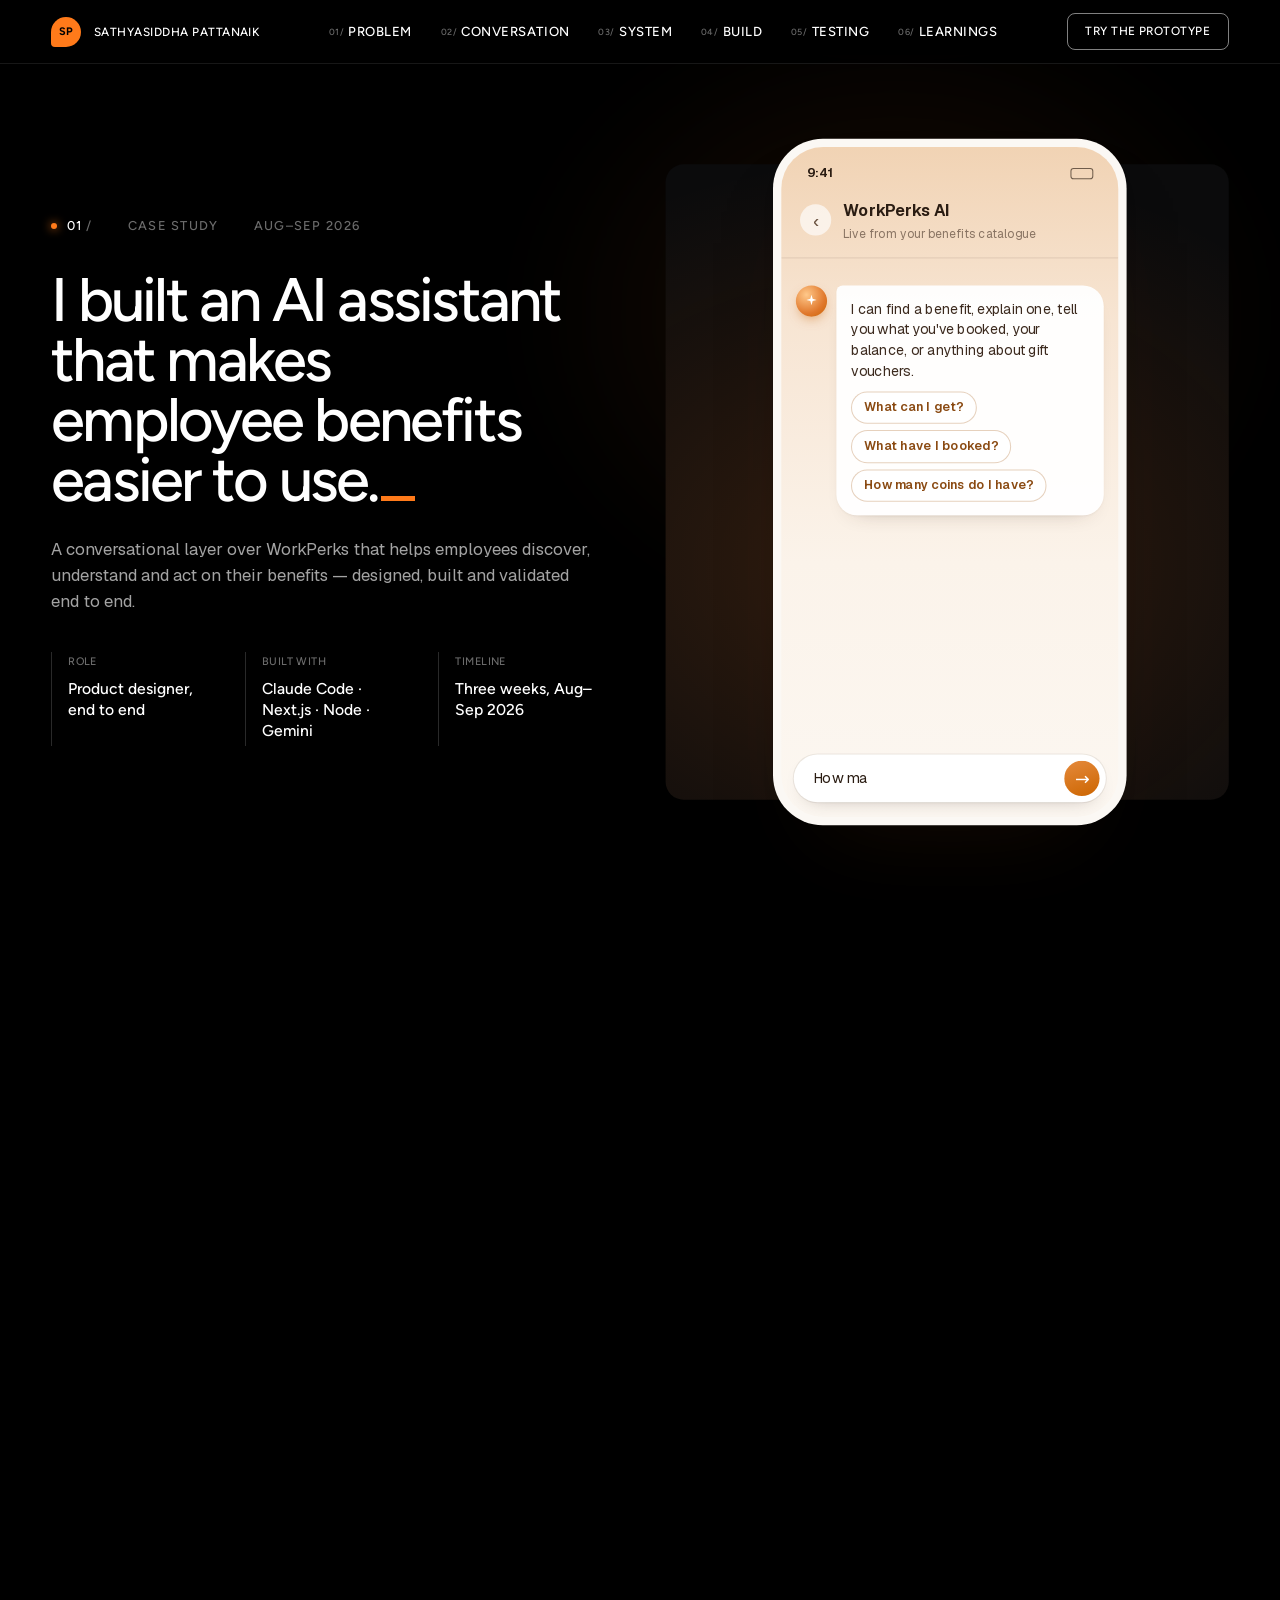
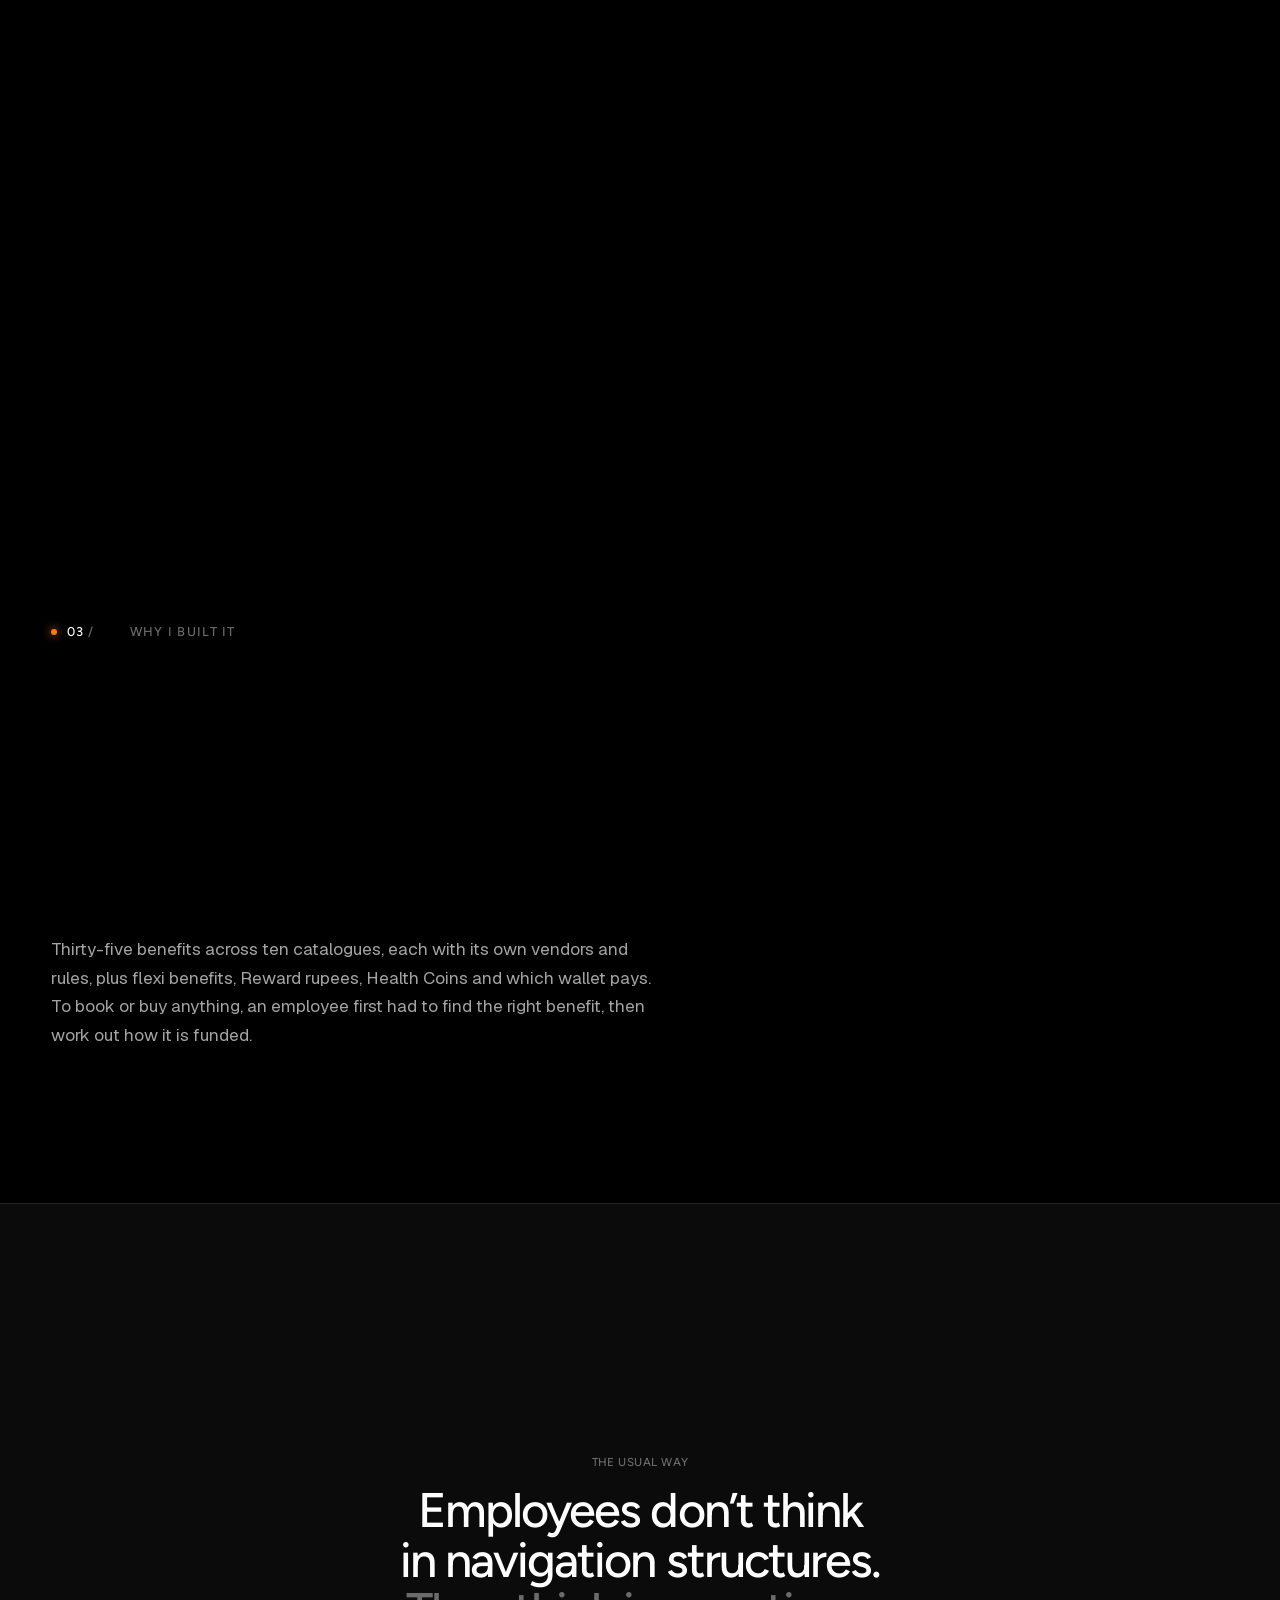
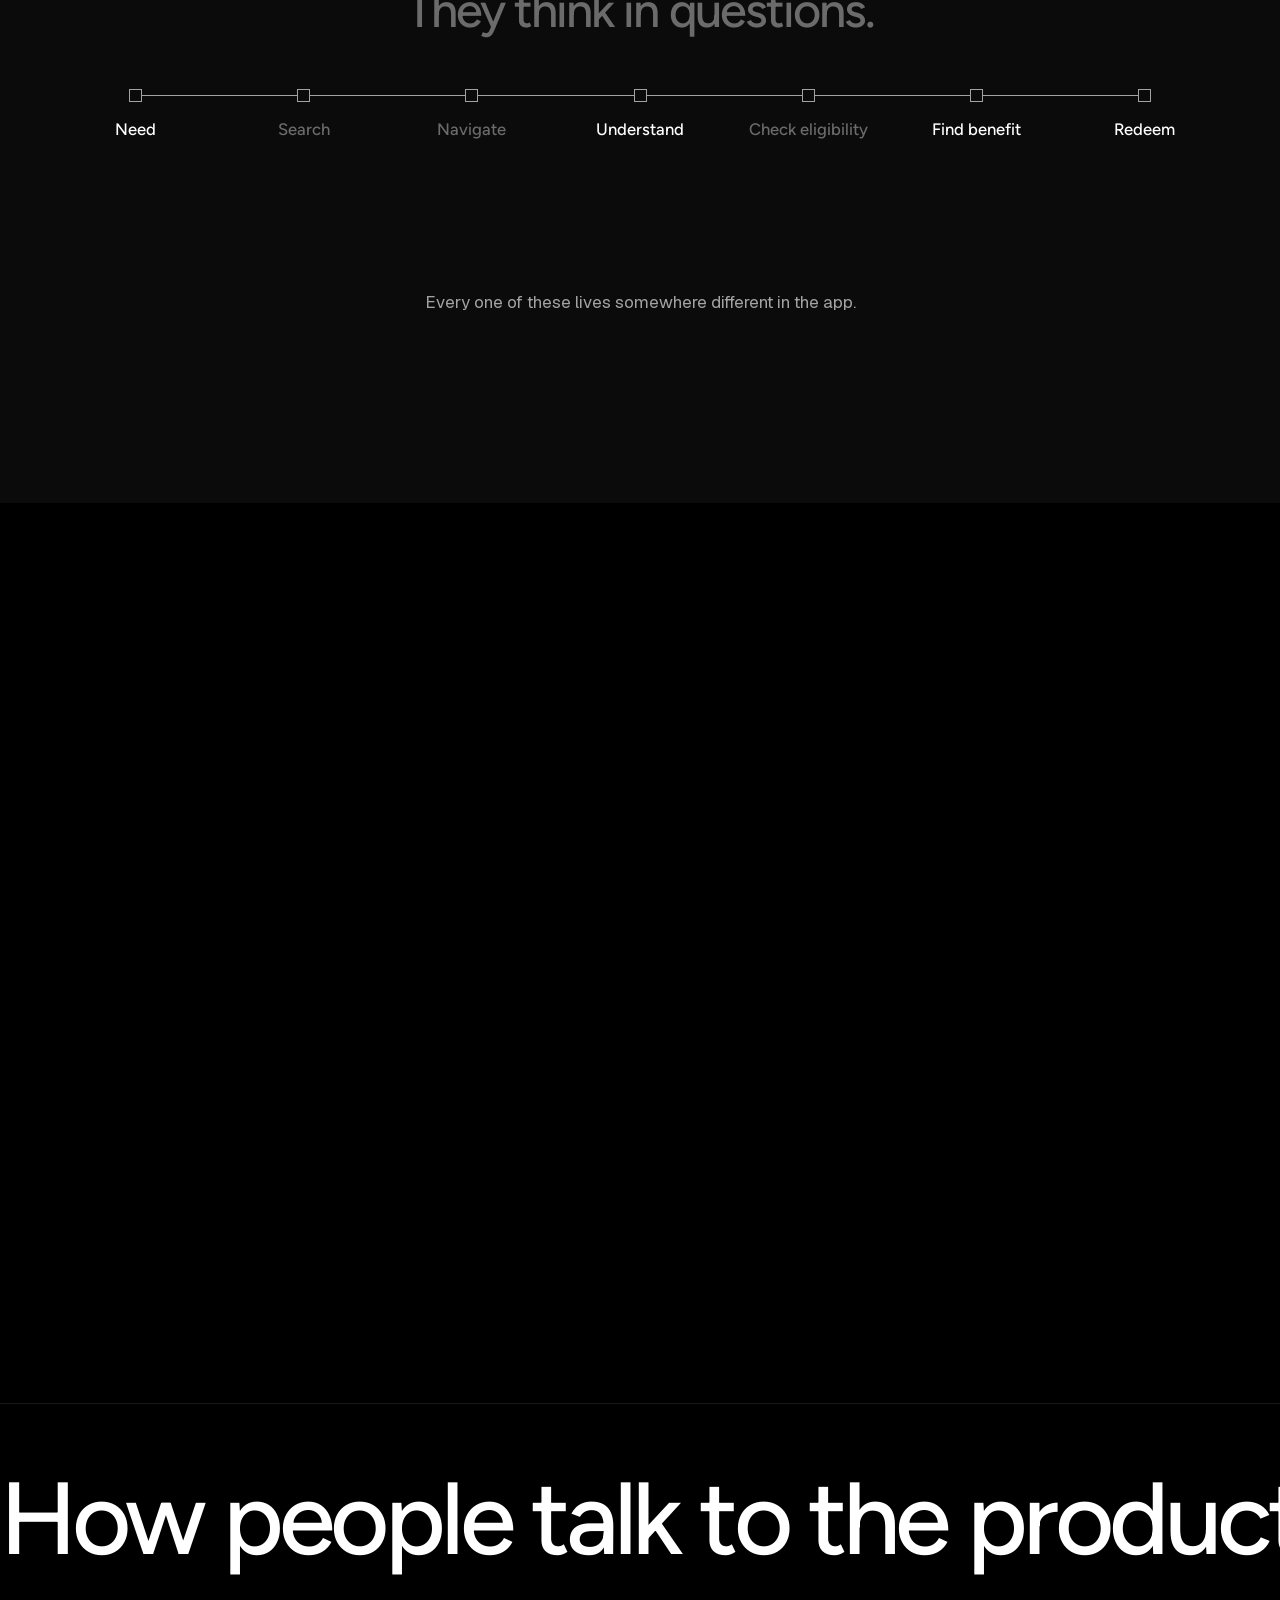
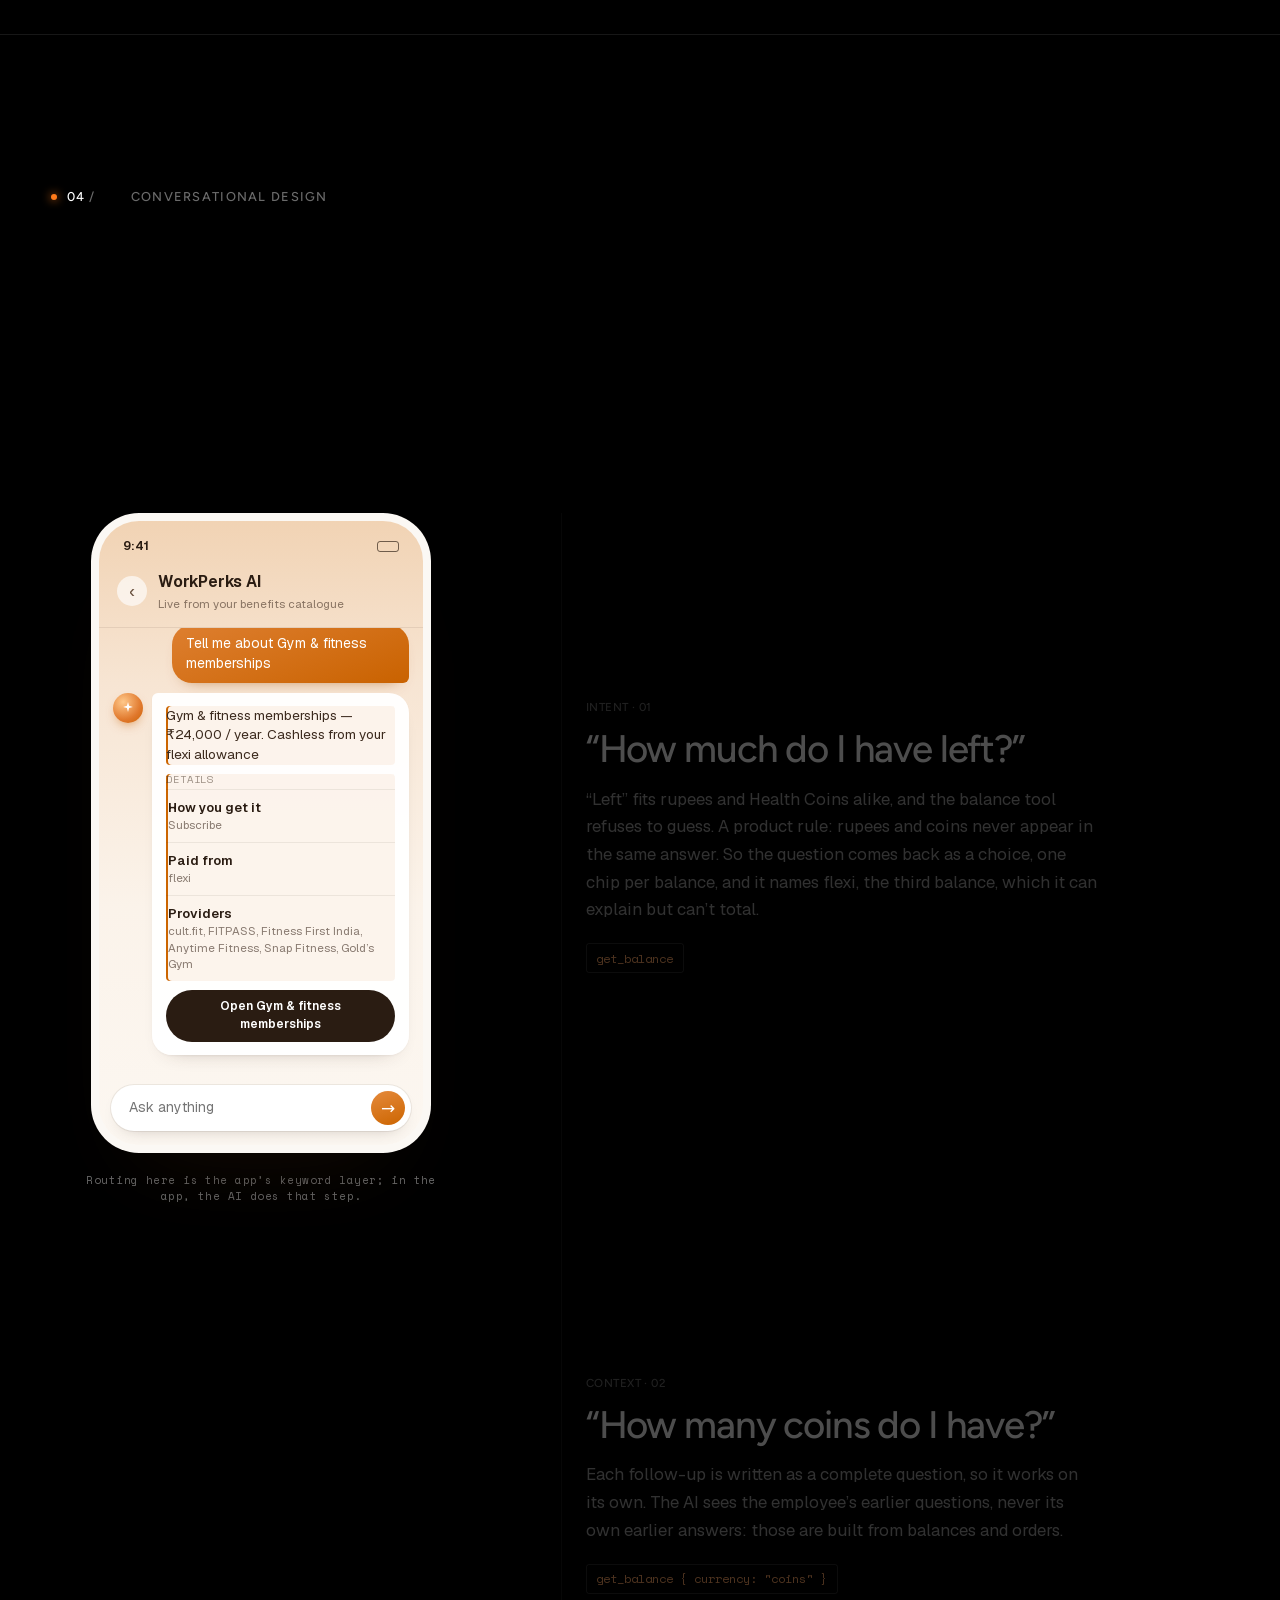
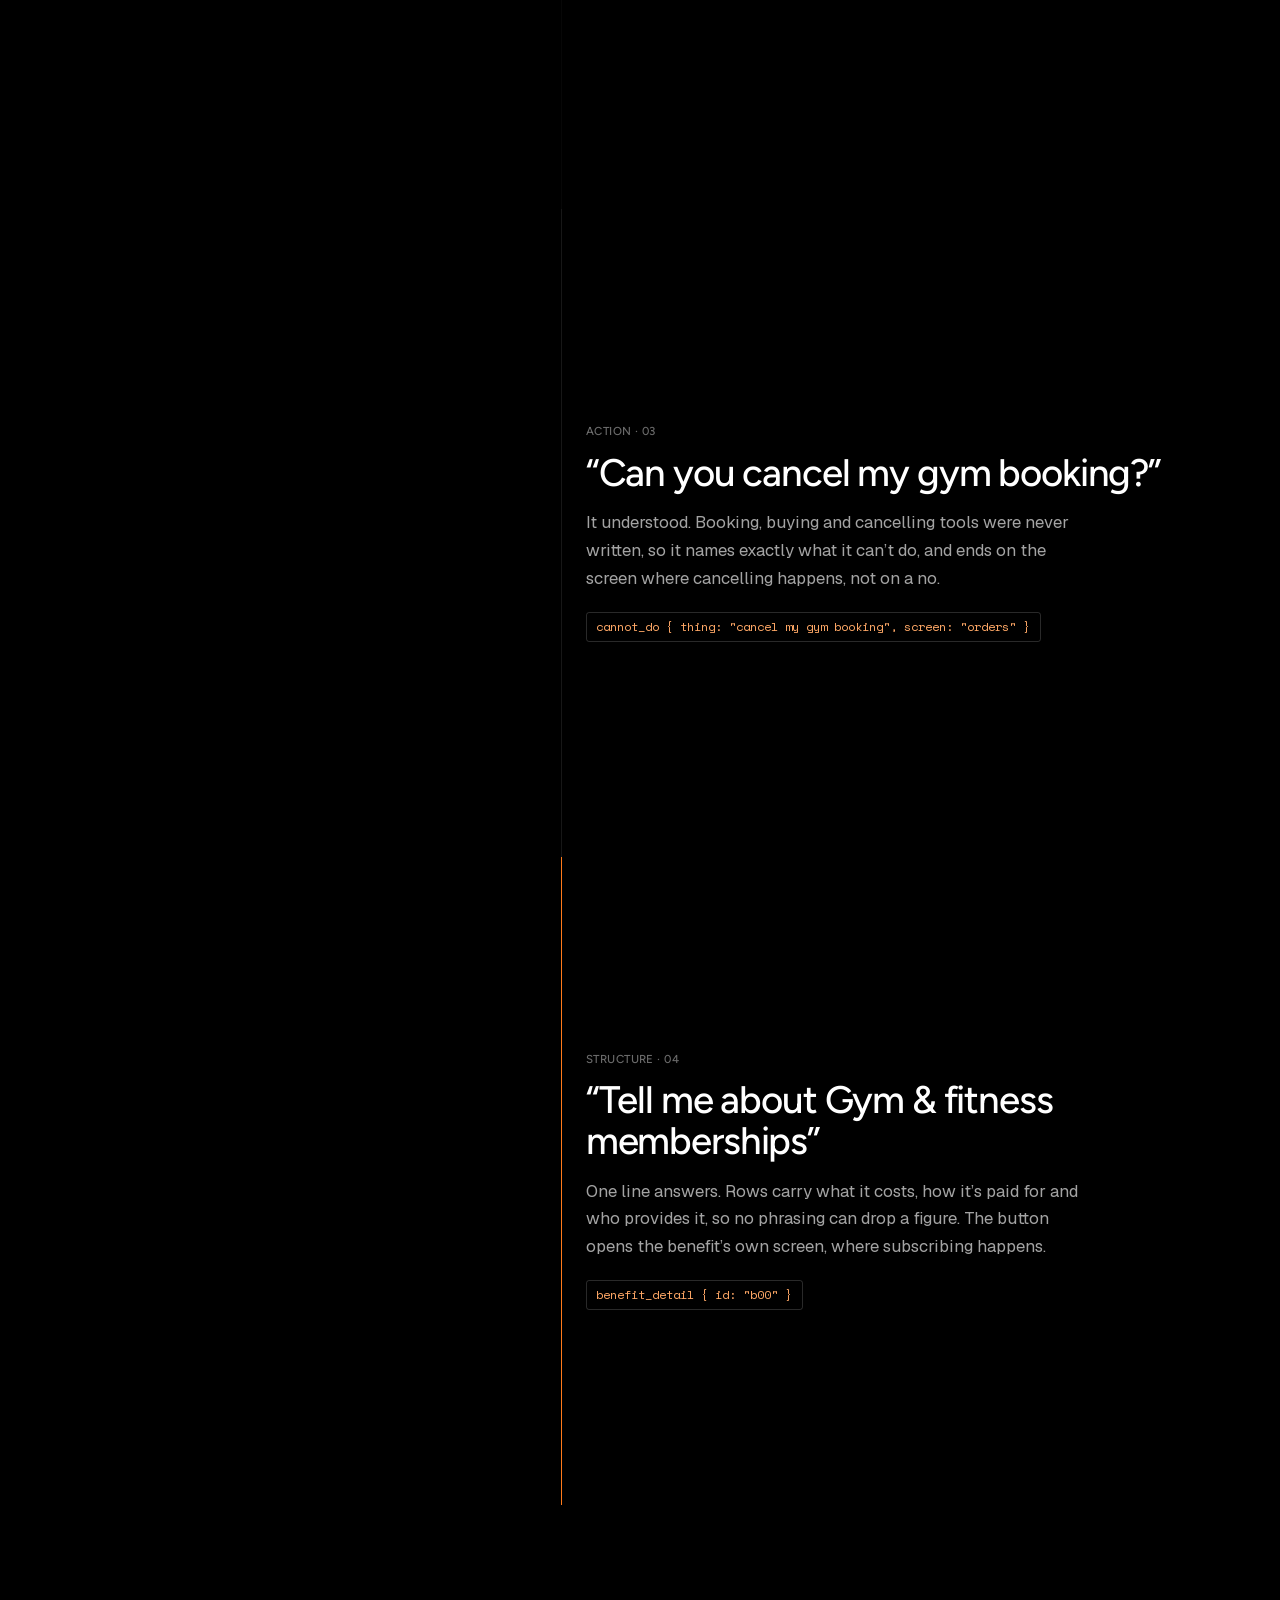
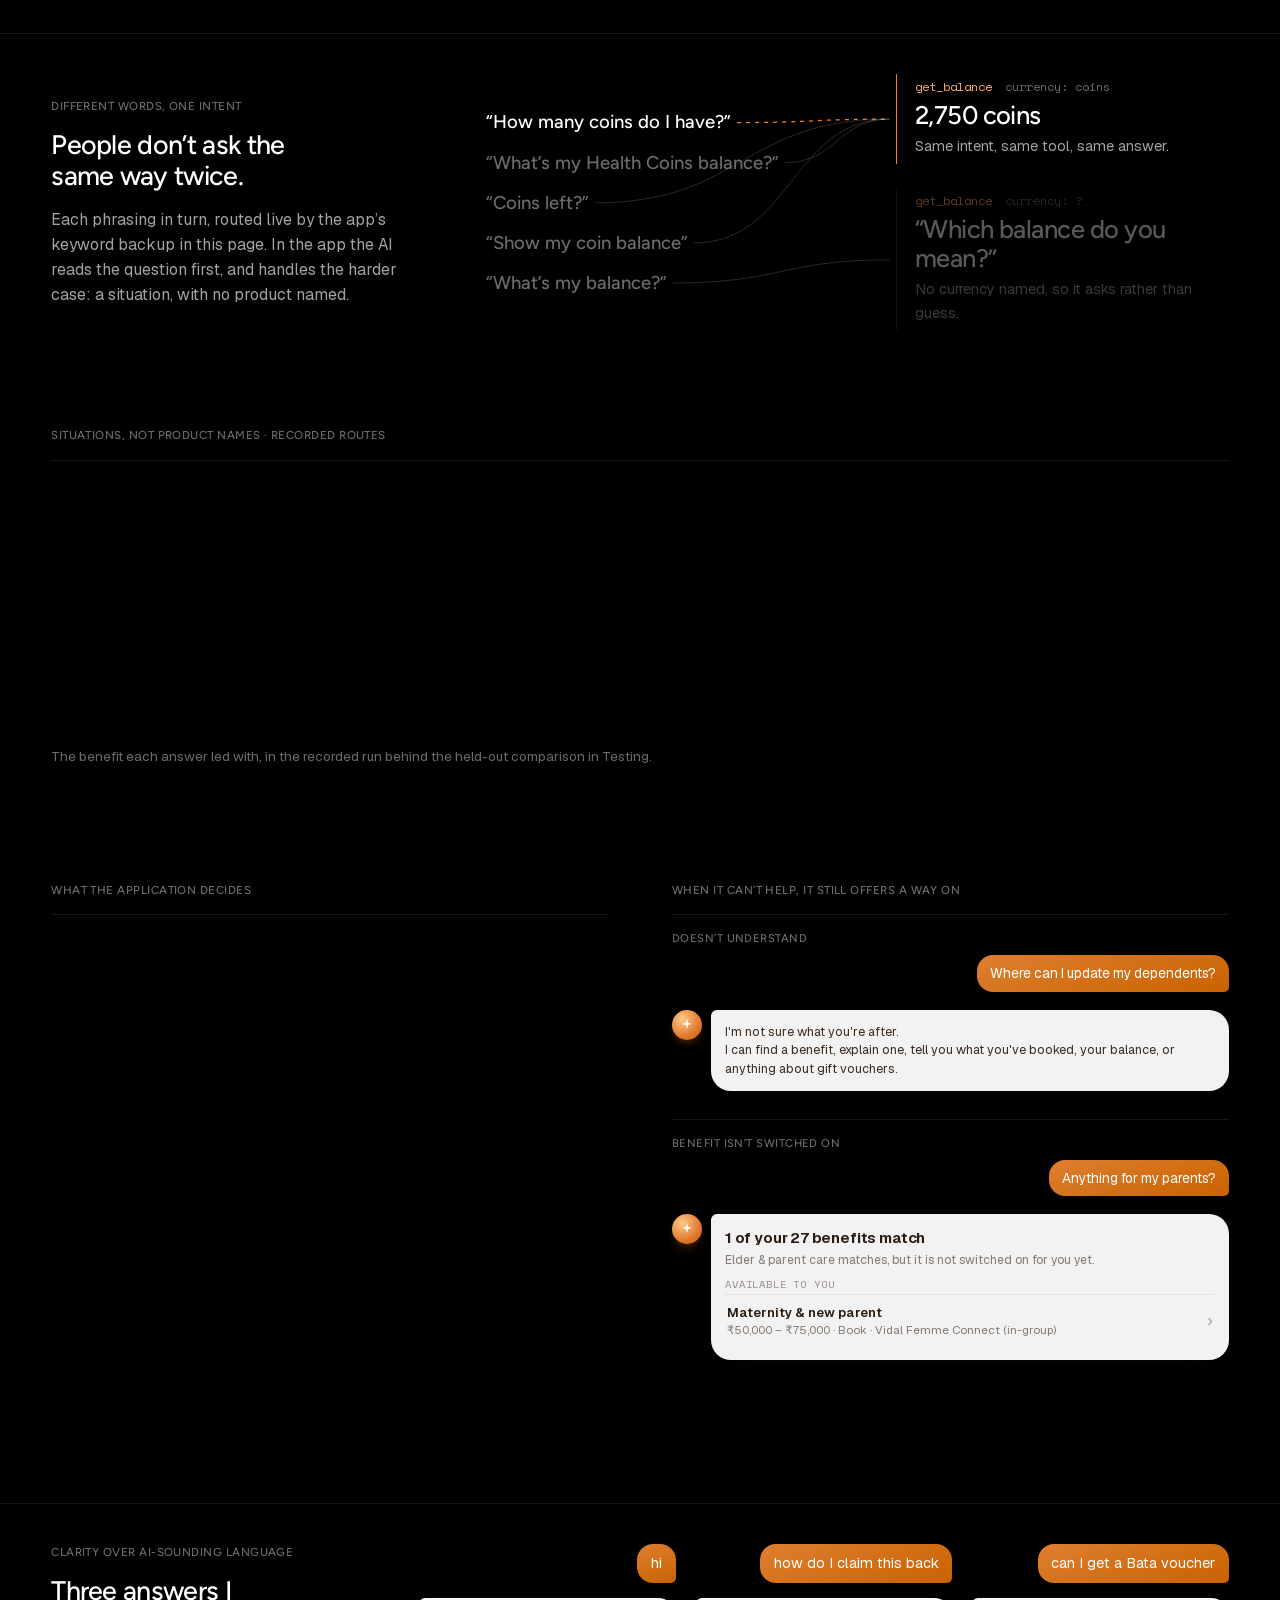
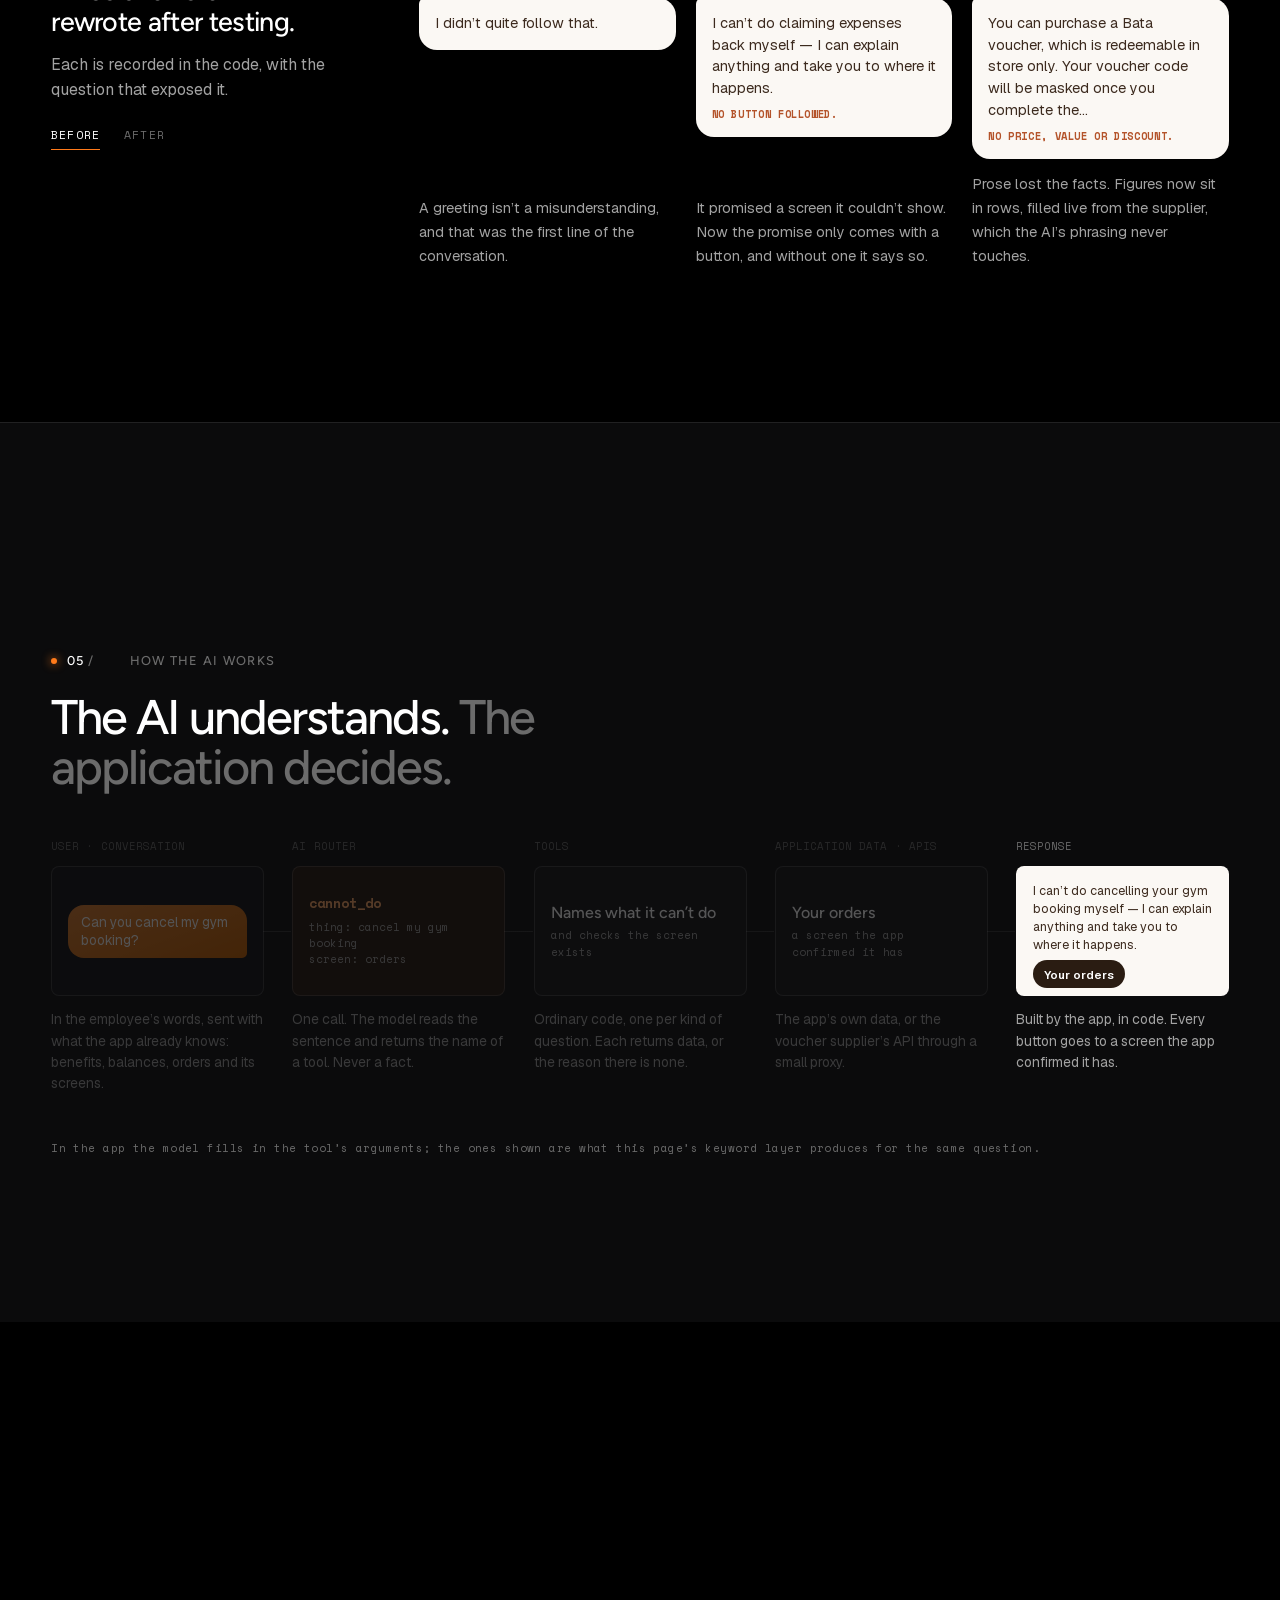
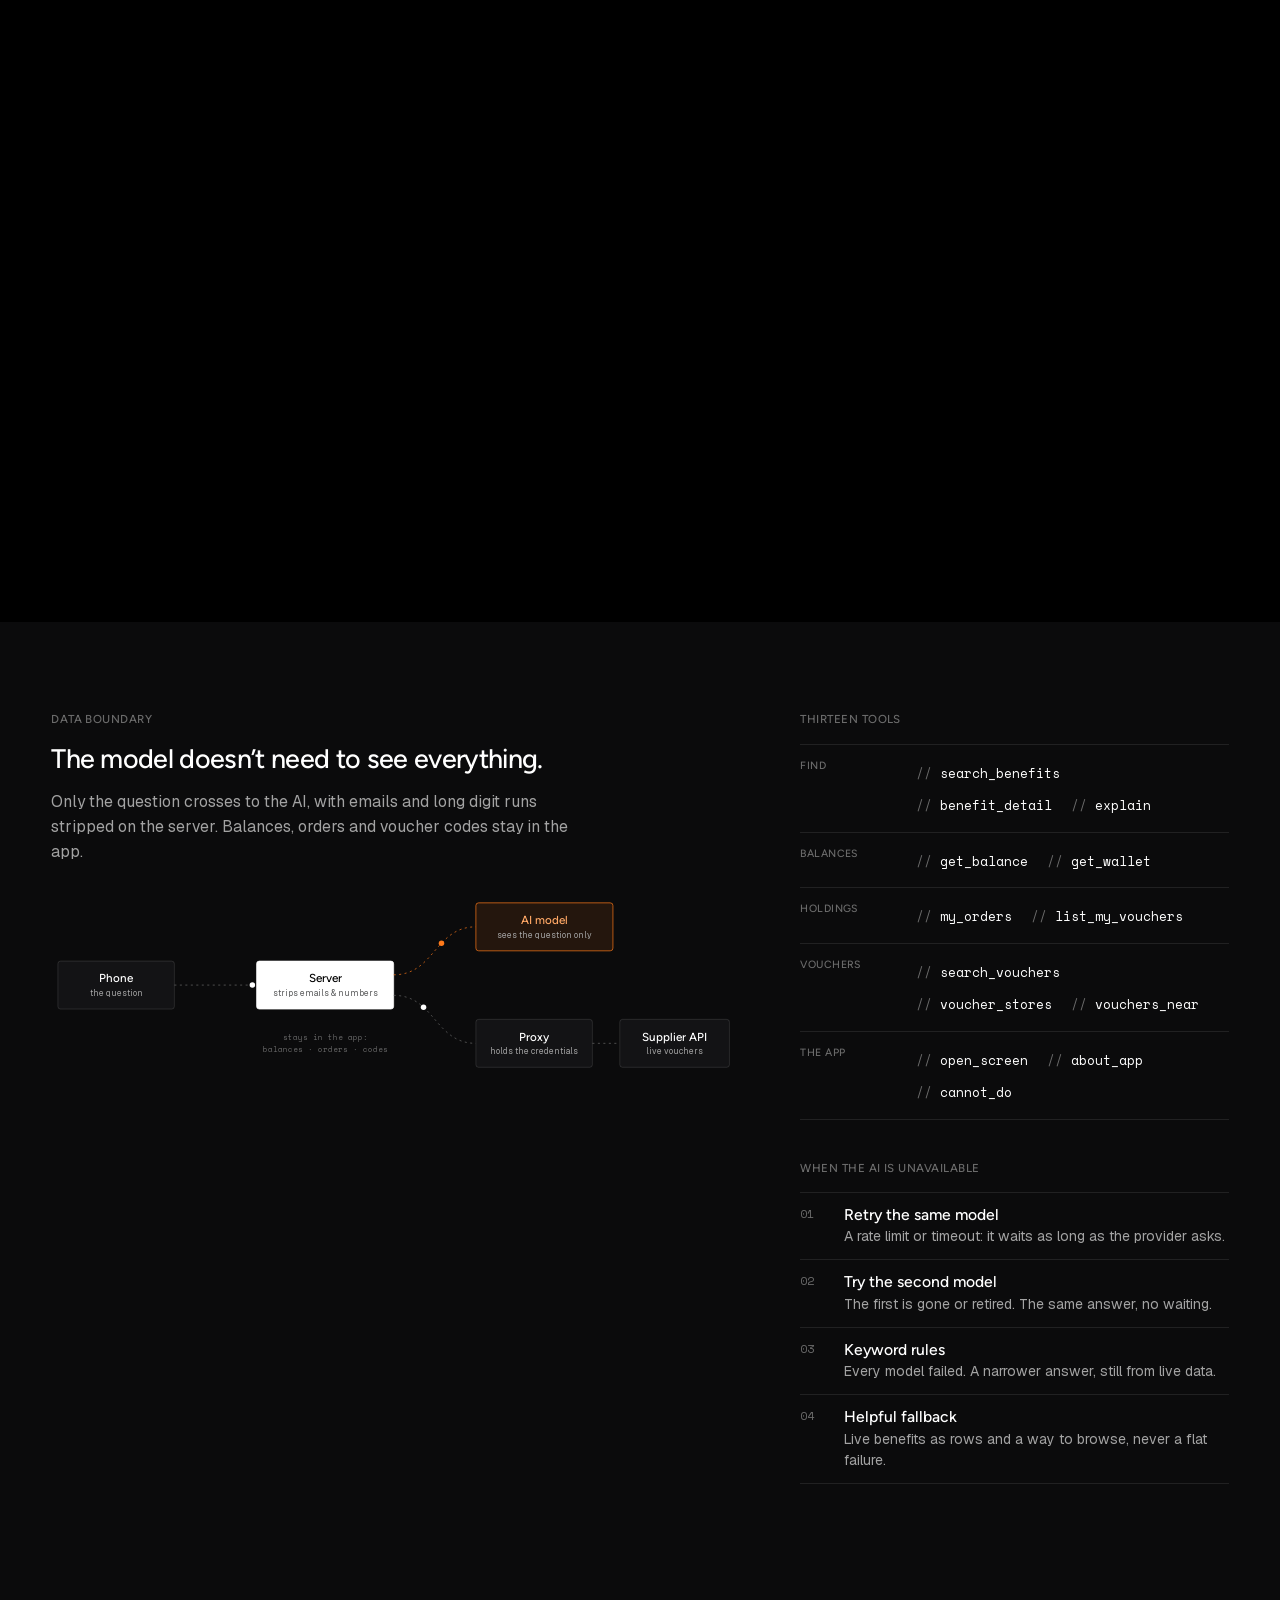
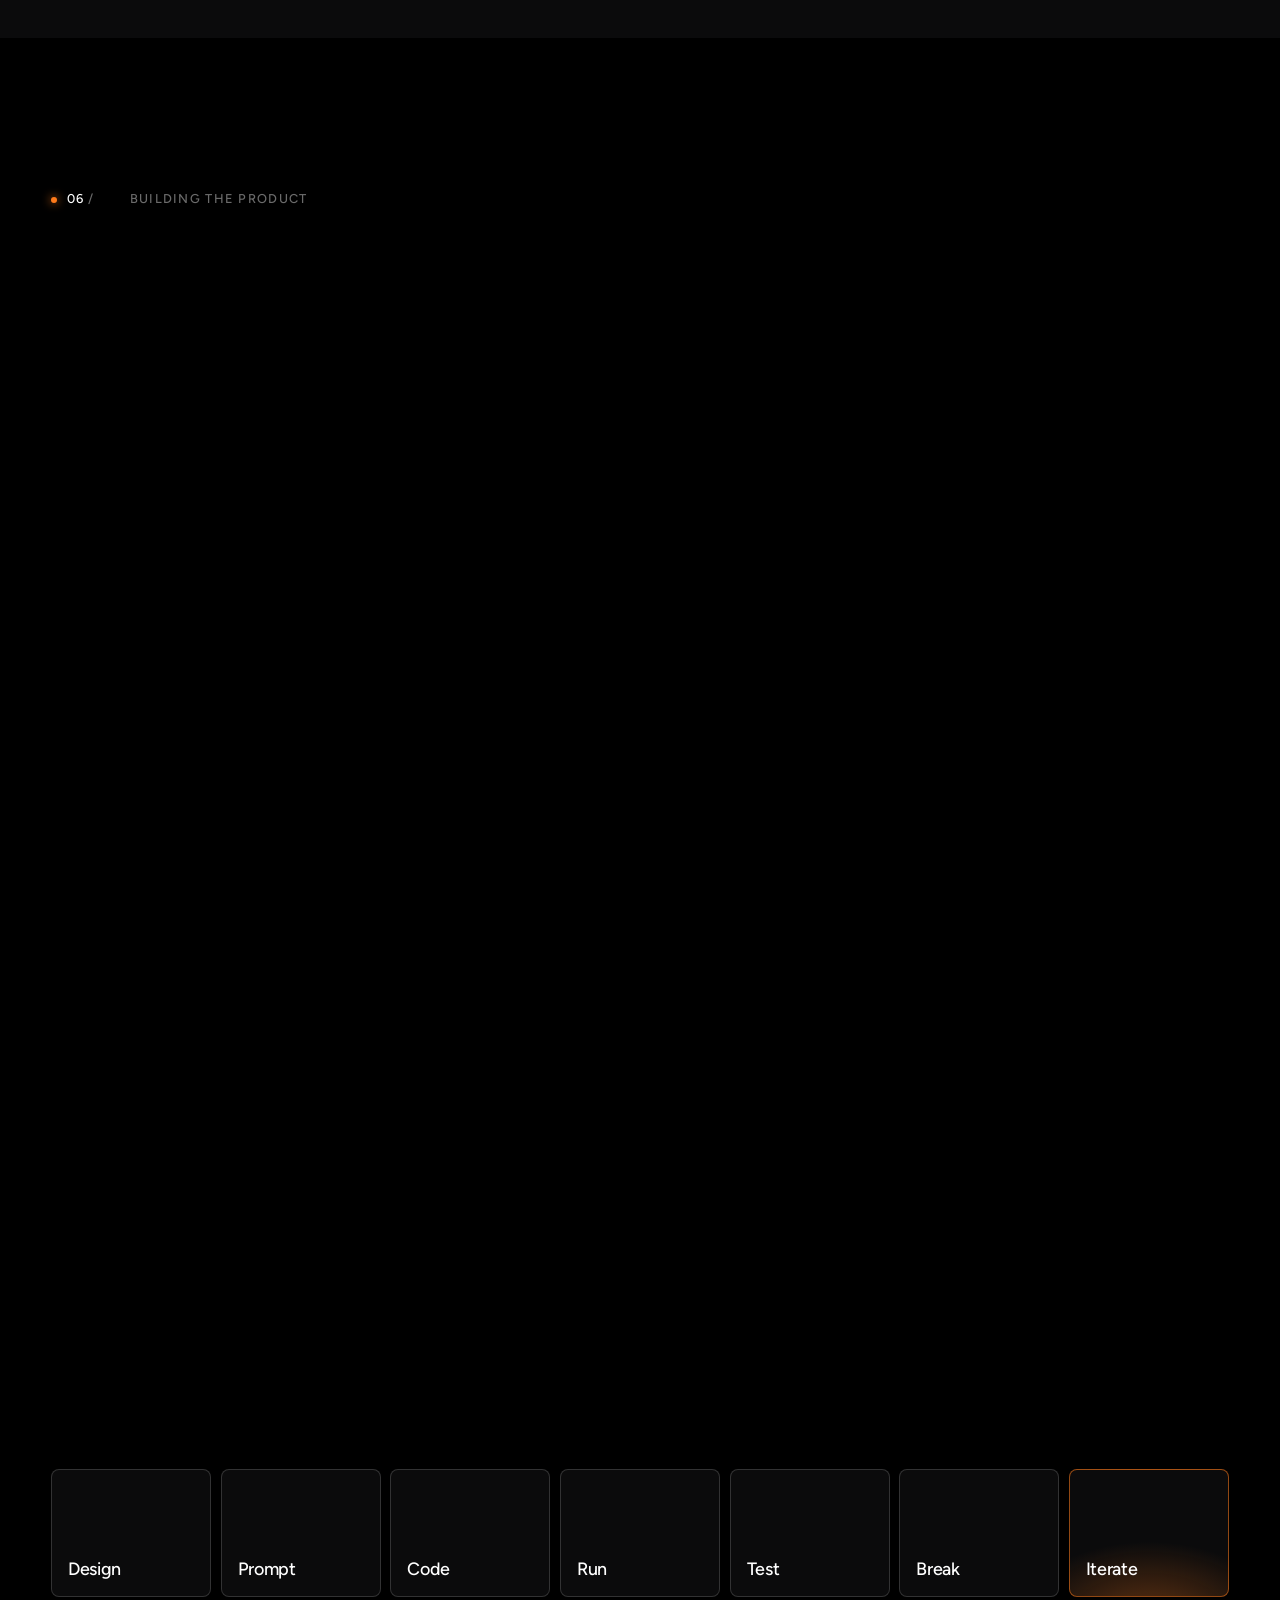
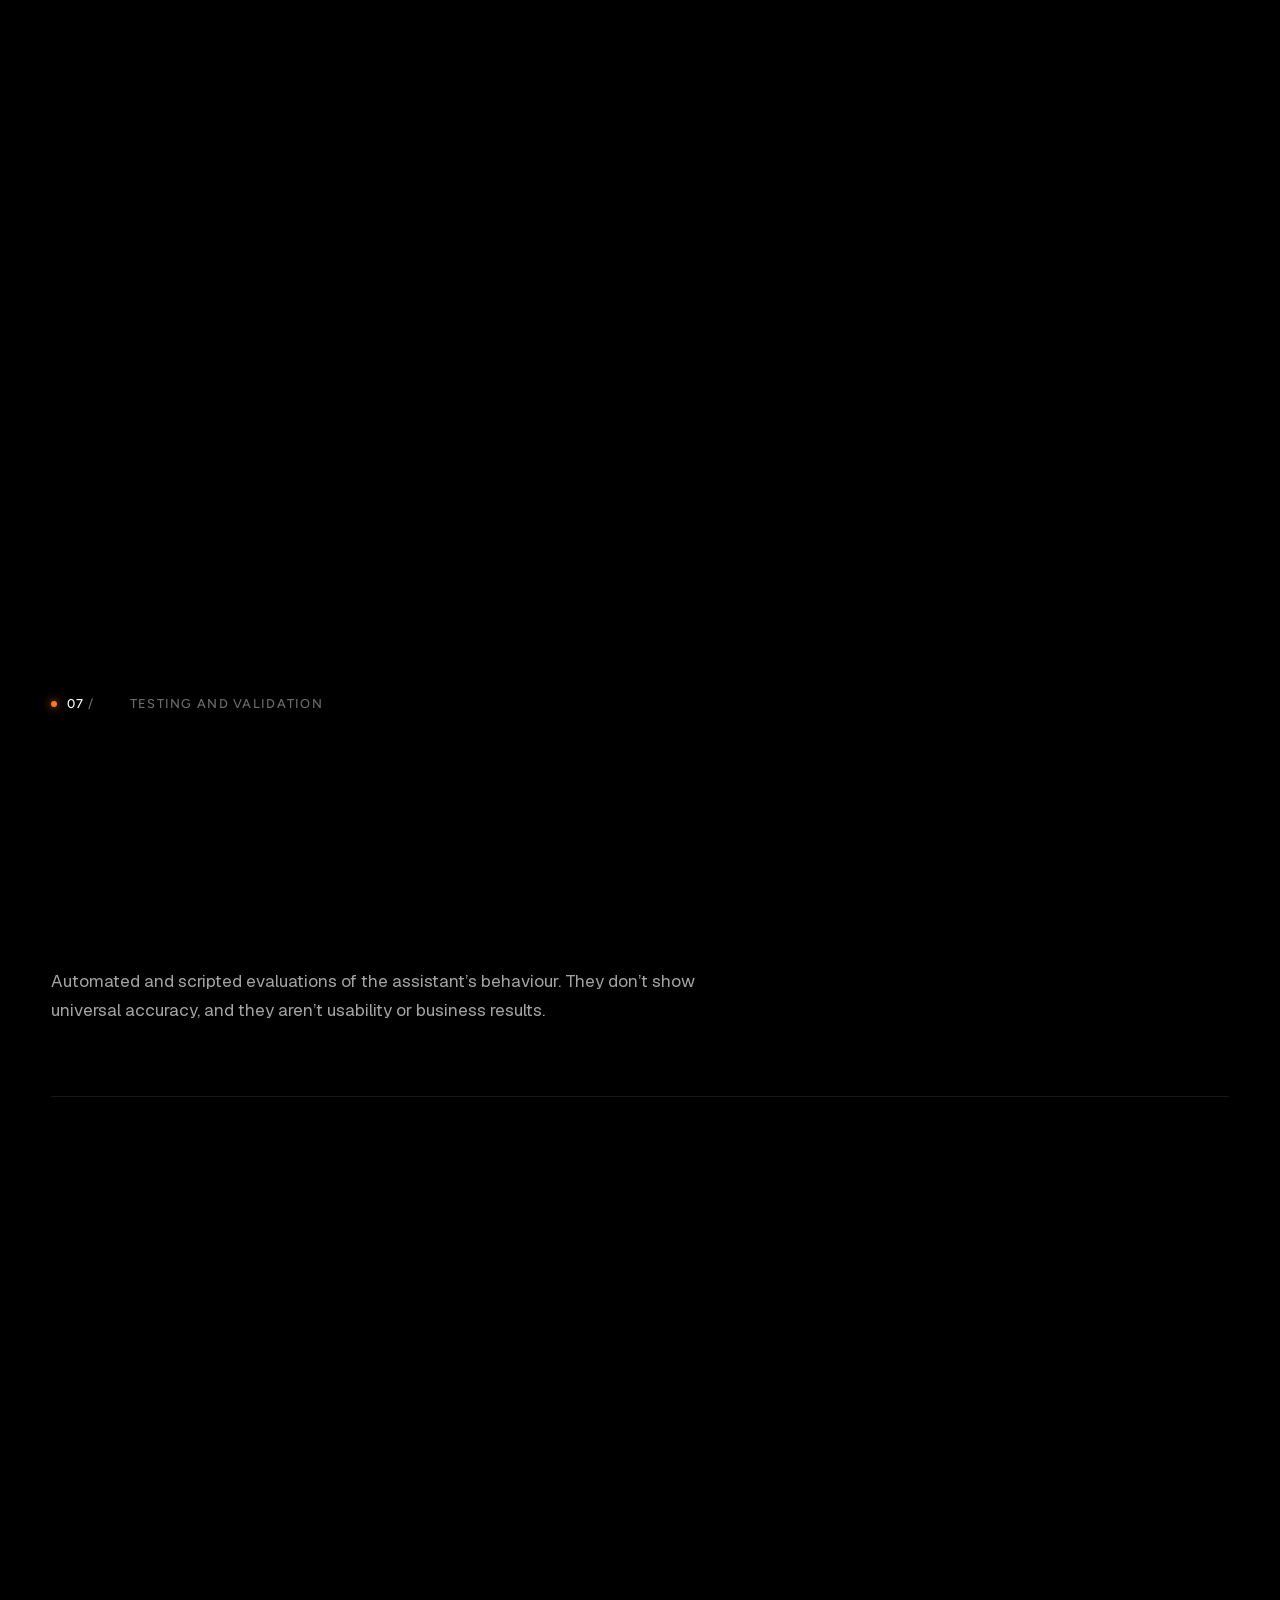
==== commit fbc6180a: "Preview: learnings right after testing Co-Authored-By: Claude Opus 5.5 (1M context) <noreply@anthrop" ====
--- a/preview/index.html
+++ b/preview/index.html
@@ -333,10 +333,29 @@
   </div>
 </section>
 
-<!-- ================================================= 08 DISCOVERIES -->
+<!-- ================================================= 08 WHAT I LEARNED -->
+<section class="sec learnings" id="learnings" aria-labelledby="learn-h">
+  <div class="wrap">
+    <div class="mark"><span>08</span><span>What I learned</span></div>
+    <h2 id="learn-h" class="visually-hidden">What I learned</h2>
+    <ol class="learn" id="learn">
+      <li><h3 class="rv">AI UX is behaviour design.</h3><p>The screen was the easy part. The work was deciding what the AI may decide, when it says no, and how a no still helps.</p></li>
+      <li><h3 class="rv">The model should not own the product&rsquo;s data or business rules.</h3><p>It picks a tool. Facts, rules and every word of a refusal belong to the app, which is why an outage degrades the assistant instead of breaking it.</p></li>
+      <li><h3 class="rv">Building became faster, but verification became more important.</h3><p>A respecification in the morning ran the same day. Finding out what was actually true, of the database, the supplier and my own decisions, did not speed up.</p></li>
+      <li><h3 class="rv">Real systems reveal constraints that static designs cannot.</h3><p>Reading the live database first turned a spec for eighteen tools into eight. Three of six voucher orders arriving under the wrong brand reversed the plan to issue vouchers.</p></li>
+      <li><h3 class="rv">AI coding expanded how much of the product I could take ownership of.</h3><p>I owned the spec, the architecture, the rules and the standard for accepting a build, and Claude Code turned each decision into running code.</p></li>
+    </ol>
+    <div class="finale">
+      <p class="h-statement rv">From designing the interface <em>to designing the entire product behaviour.</em></p>
+      <p class="body">AI coding didn&rsquo;t replace the design process for me. It expanded how much of the product I could personally take ownership of.</p>
+    </div>
+  </div>
+</section>
+
+<!-- ================================================= 09 DISCOVERIES -->
 <section class="sec discoveries" id="discoveries" aria-labelledby="disc-h">
   <div class="wrap">
-    <div class="mark"><span>08</span><span>Real-world discoveries</span></div>
+    <div class="mark"><span>09</span><span>Real-world discoveries</span></div>
     <h2 id="disc-h" class="h-sec">Reality doesn&rsquo;t behave like documentation.</h2>
     <p class="body">Six supplier behaviours the integration guide doesn&rsquo;t document, found by running the integration on the account I had access to.</p>
     <ol class="disc">
@@ -348,25 +367,6 @@
       <li><span>The brand delivered is the brand ordered.</span><span>Three of six orders arrived under a different brand.</span><span>Check, warn with both names, and hand off instead of buying.</span></li>
       <li><span>Published store addresses are usable.</span><span>They don&rsquo;t resolve to real locations.</span><span>Name the town, never an address.</span></li>
     </ol>
-  </div>
-</section>
-
-<!-- ================================================= 09 WHAT I LEARNED -->
-<section class="sec learnings" id="learnings" aria-labelledby="learn-h">
-  <div class="wrap">
-    <div class="mark"><span>09</span><span>What I learned</span></div>
-    <h2 id="learn-h" class="visually-hidden">What I learned</h2>
-    <ol class="learn" id="learn">
-      <li><h3 class="rv">AI UX is behaviour design.</h3><p>The screen was the easy part. The work was deciding what the AI may decide, when it says no, and how a no still helps.</p></li>
-      <li><h3 class="rv">The model should not own the product&rsquo;s data or business rules.</h3><p>It picks a tool. Facts, rules and every word of a refusal belong to the app, which is why an outage degrades the assistant instead of breaking it.</p></li>
-      <li><h3 class="rv">Building became faster, but verification became more important.</h3><p>A respecification in the morning ran the same day. Finding out what was actually true, of the database, the supplier and my own decisions, did not speed up.</p></li>
-      <li><h3 class="rv">Real systems reveal constraints that static designs cannot.</h3><p>Reading the live database first turned a spec for eighteen tools into eight. Three of six voucher orders arriving under the wrong brand reversed the plan to issue vouchers.</p></li>
-      <li><h3 class="rv">AI coding expanded how much of the product I could take ownership of.</h3><p>I owned the spec, the architecture, the rules and the standard for accepting a build, and Claude Code turned each decision into running code.</p></li>
-    </ol>
-    <div class="finale">
-      <p class="h-statement rv">From designing the interface <em>to designing the entire product behaviour.</em></p>
-      <p class="body">AI coding didn&rsquo;t replace the design process for me. It expanded how much of the product I could personally take ownership of.</p>
-    </div>
   </div>
 </section>
 
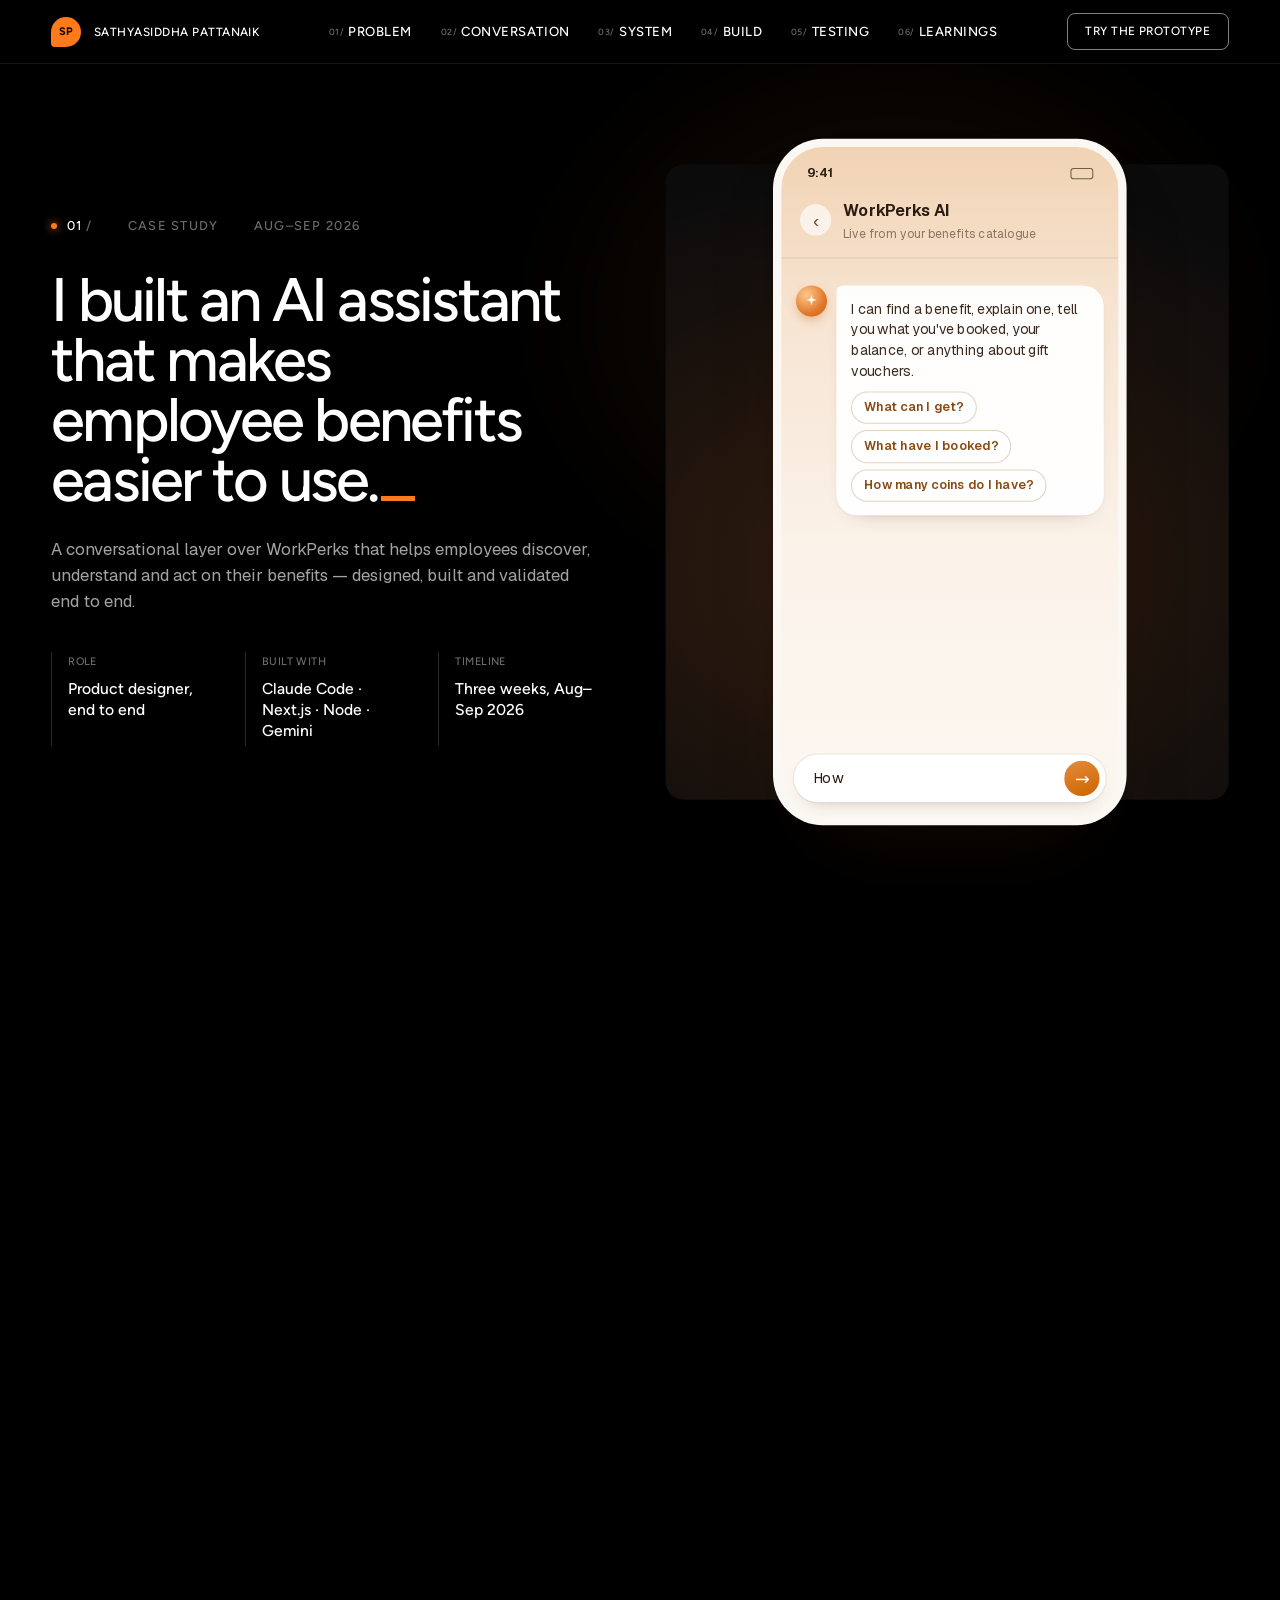
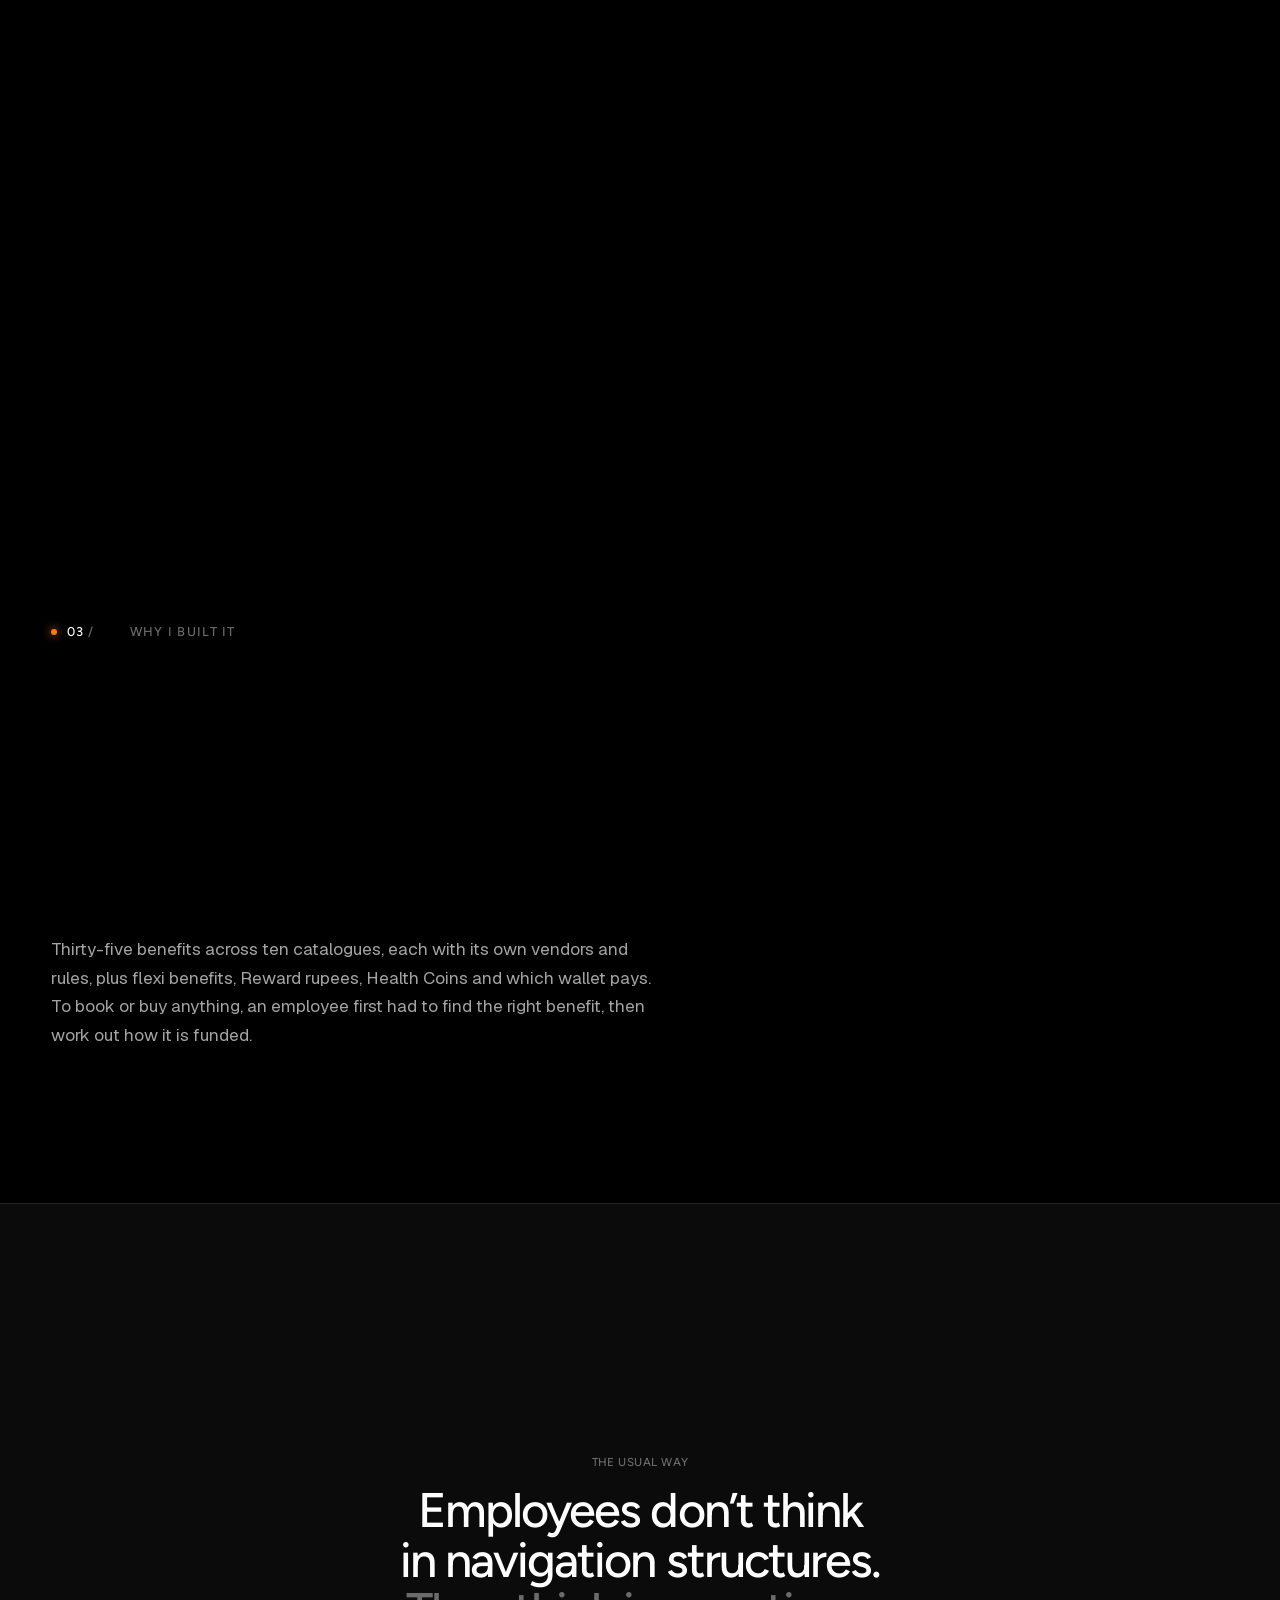
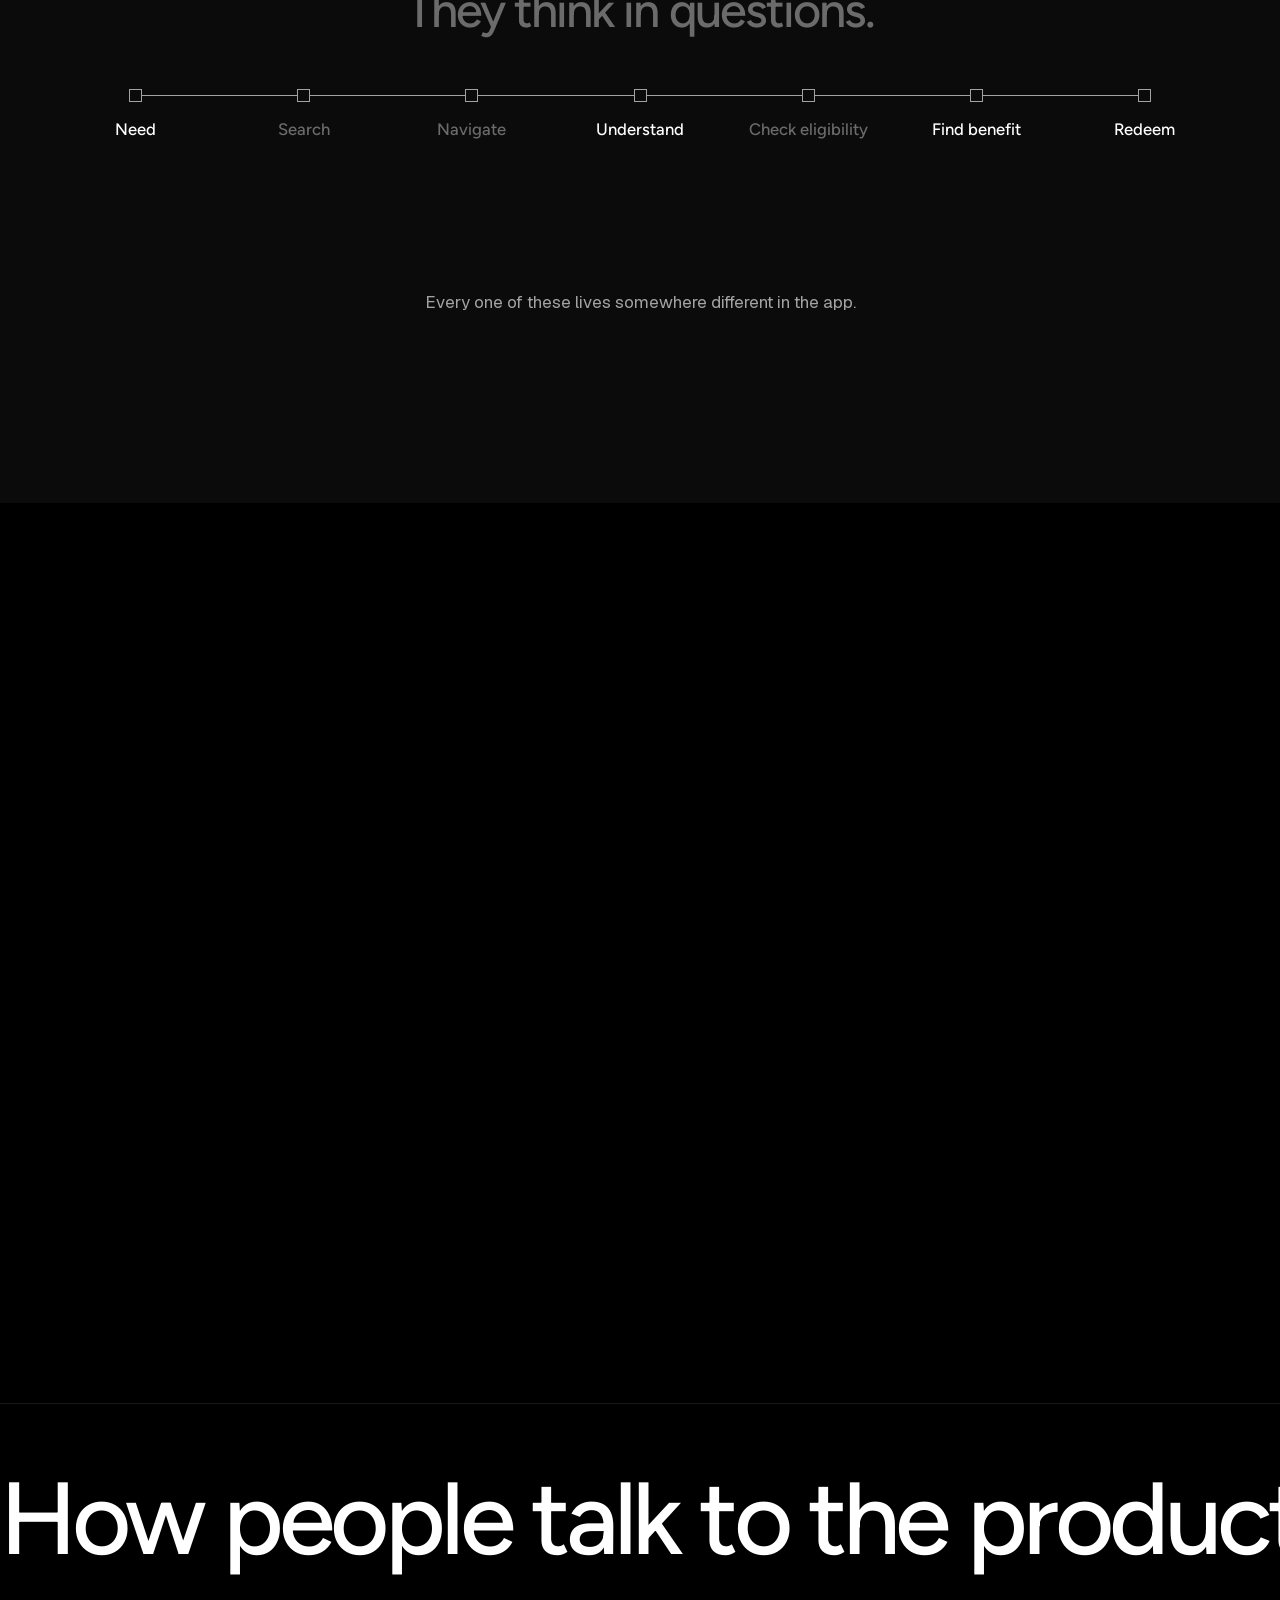
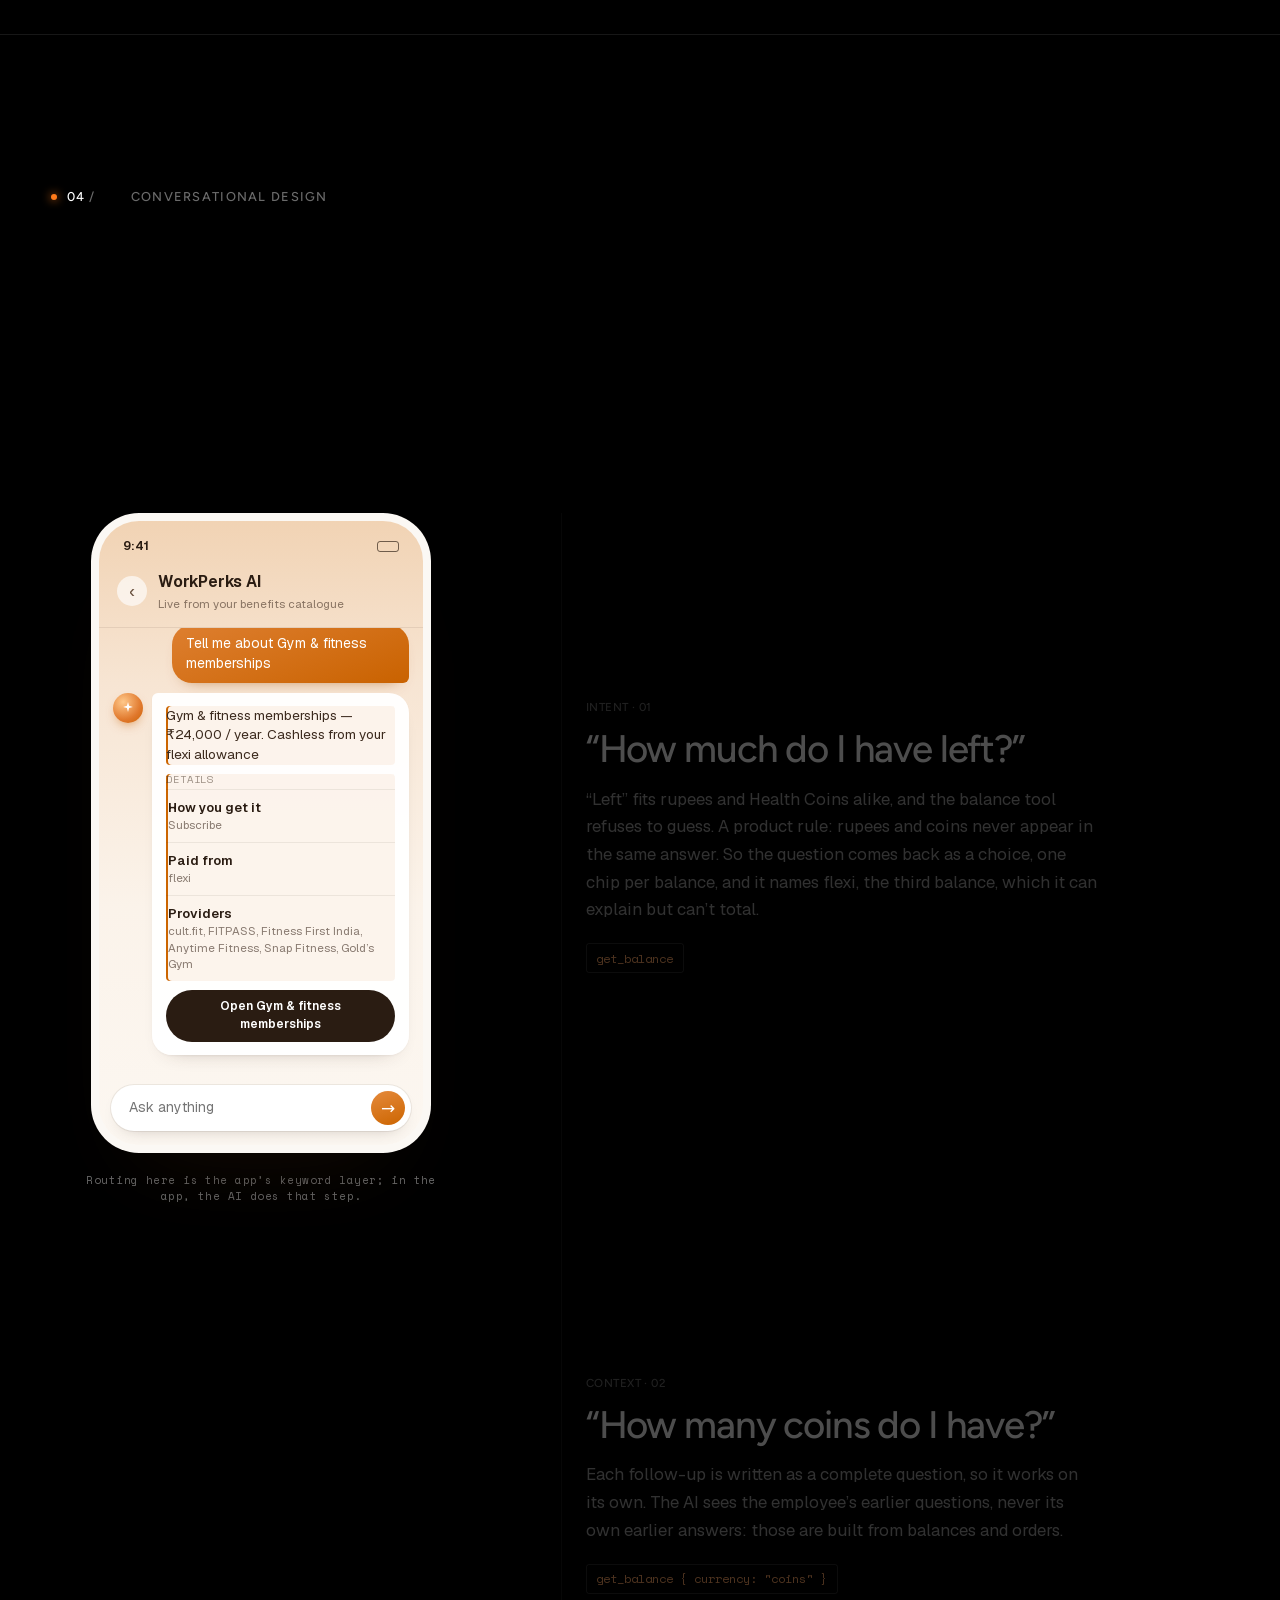
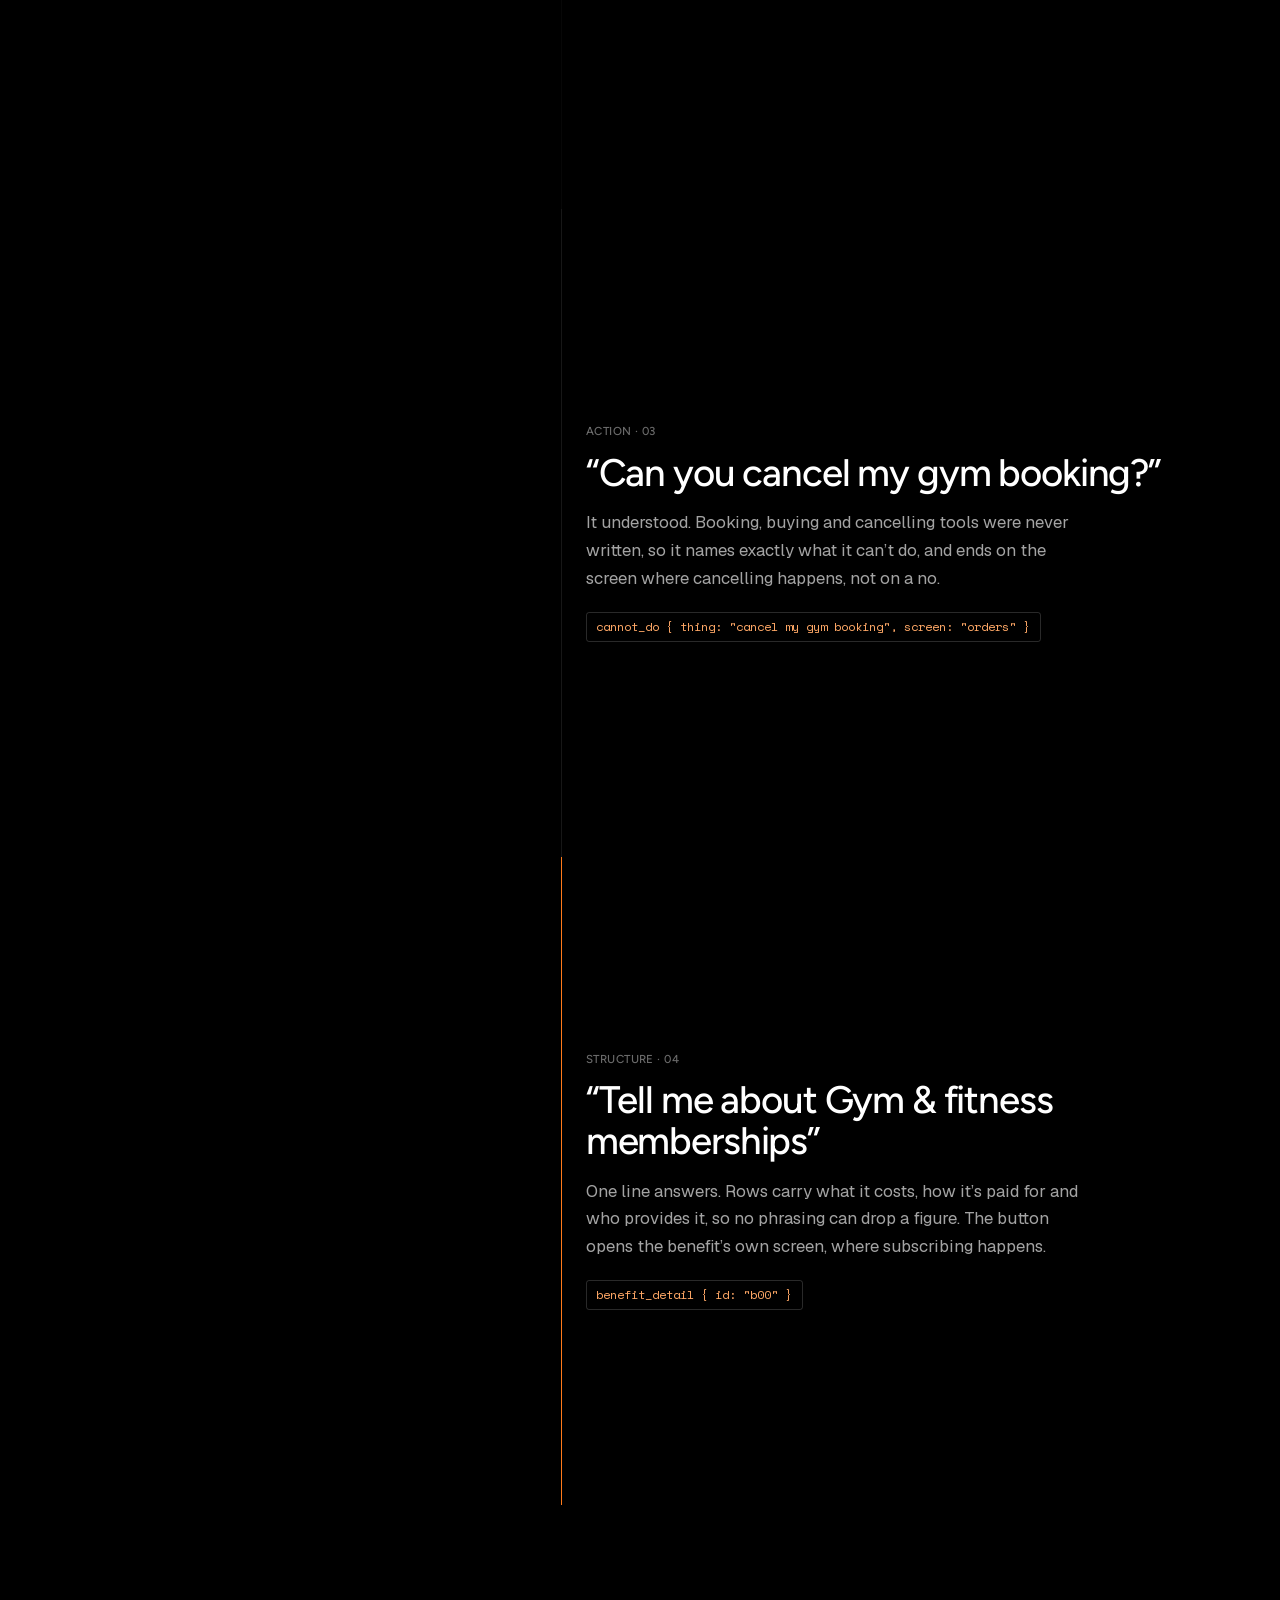
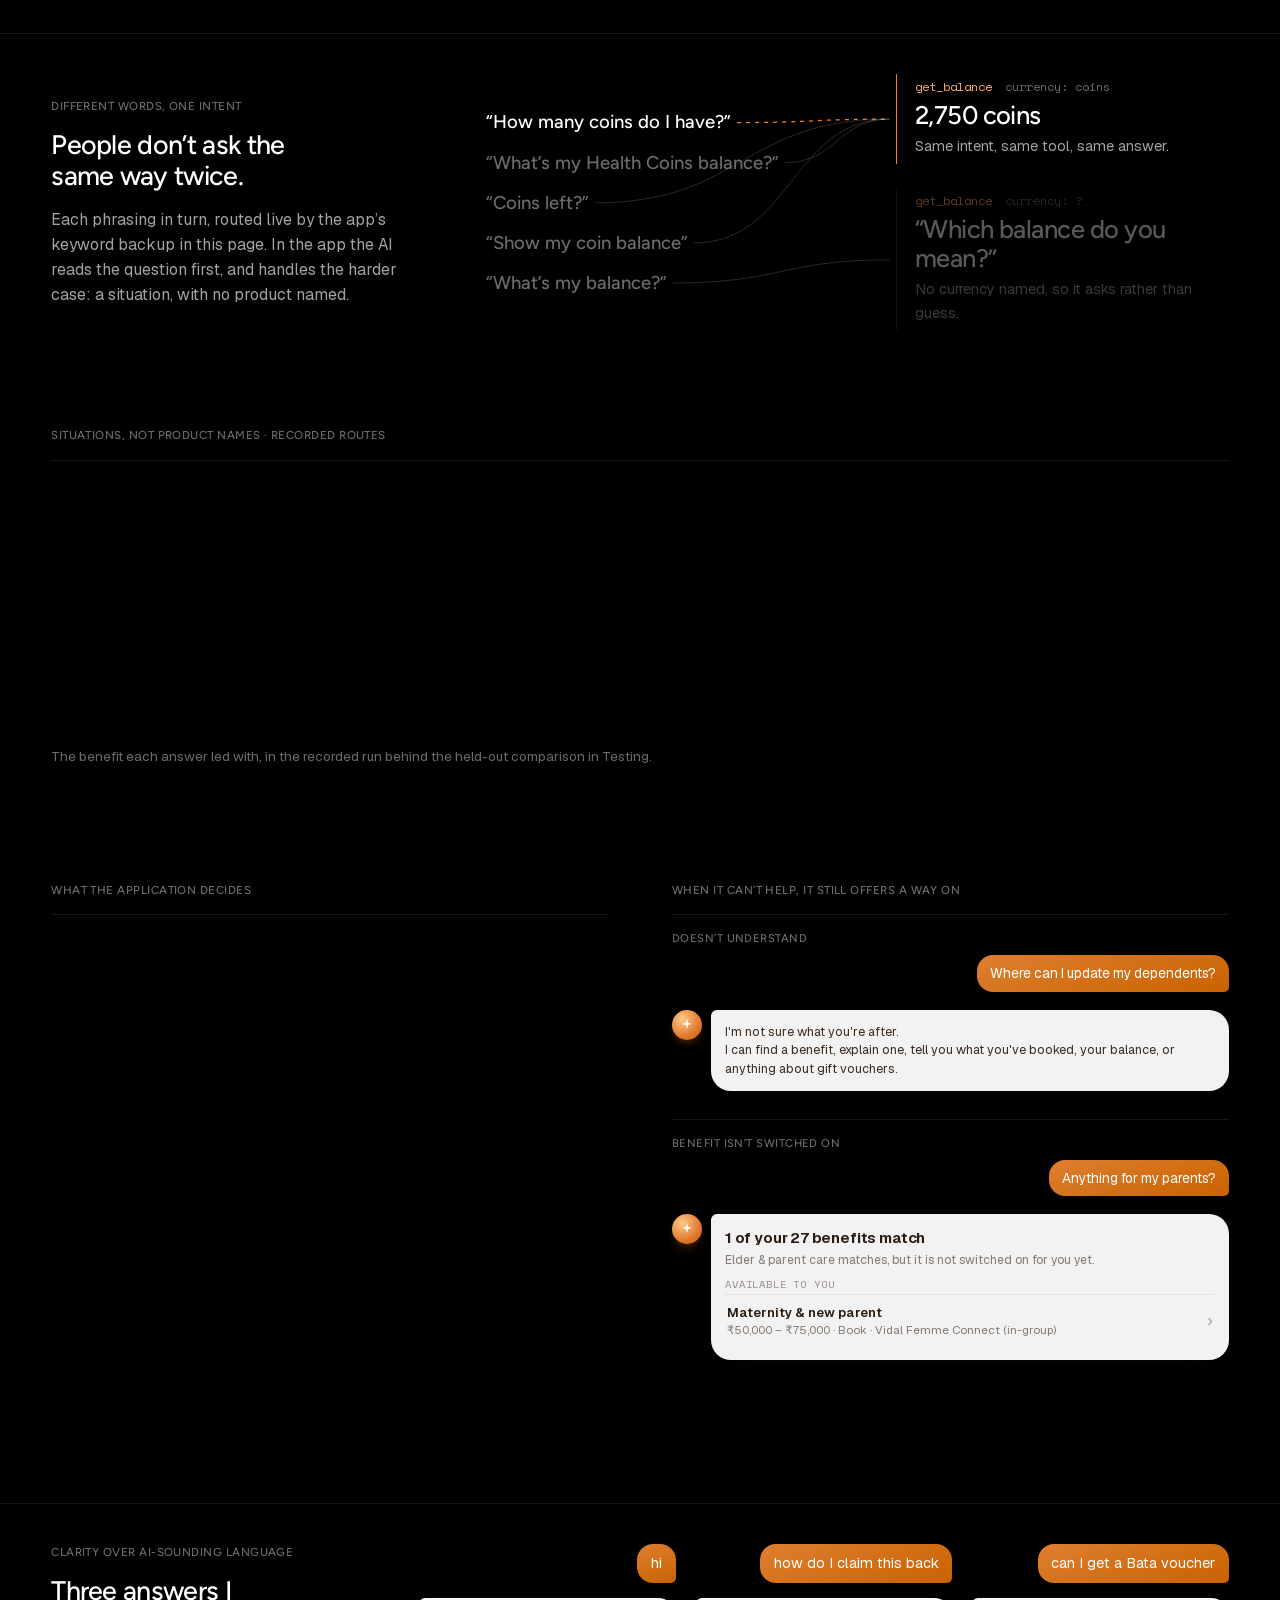
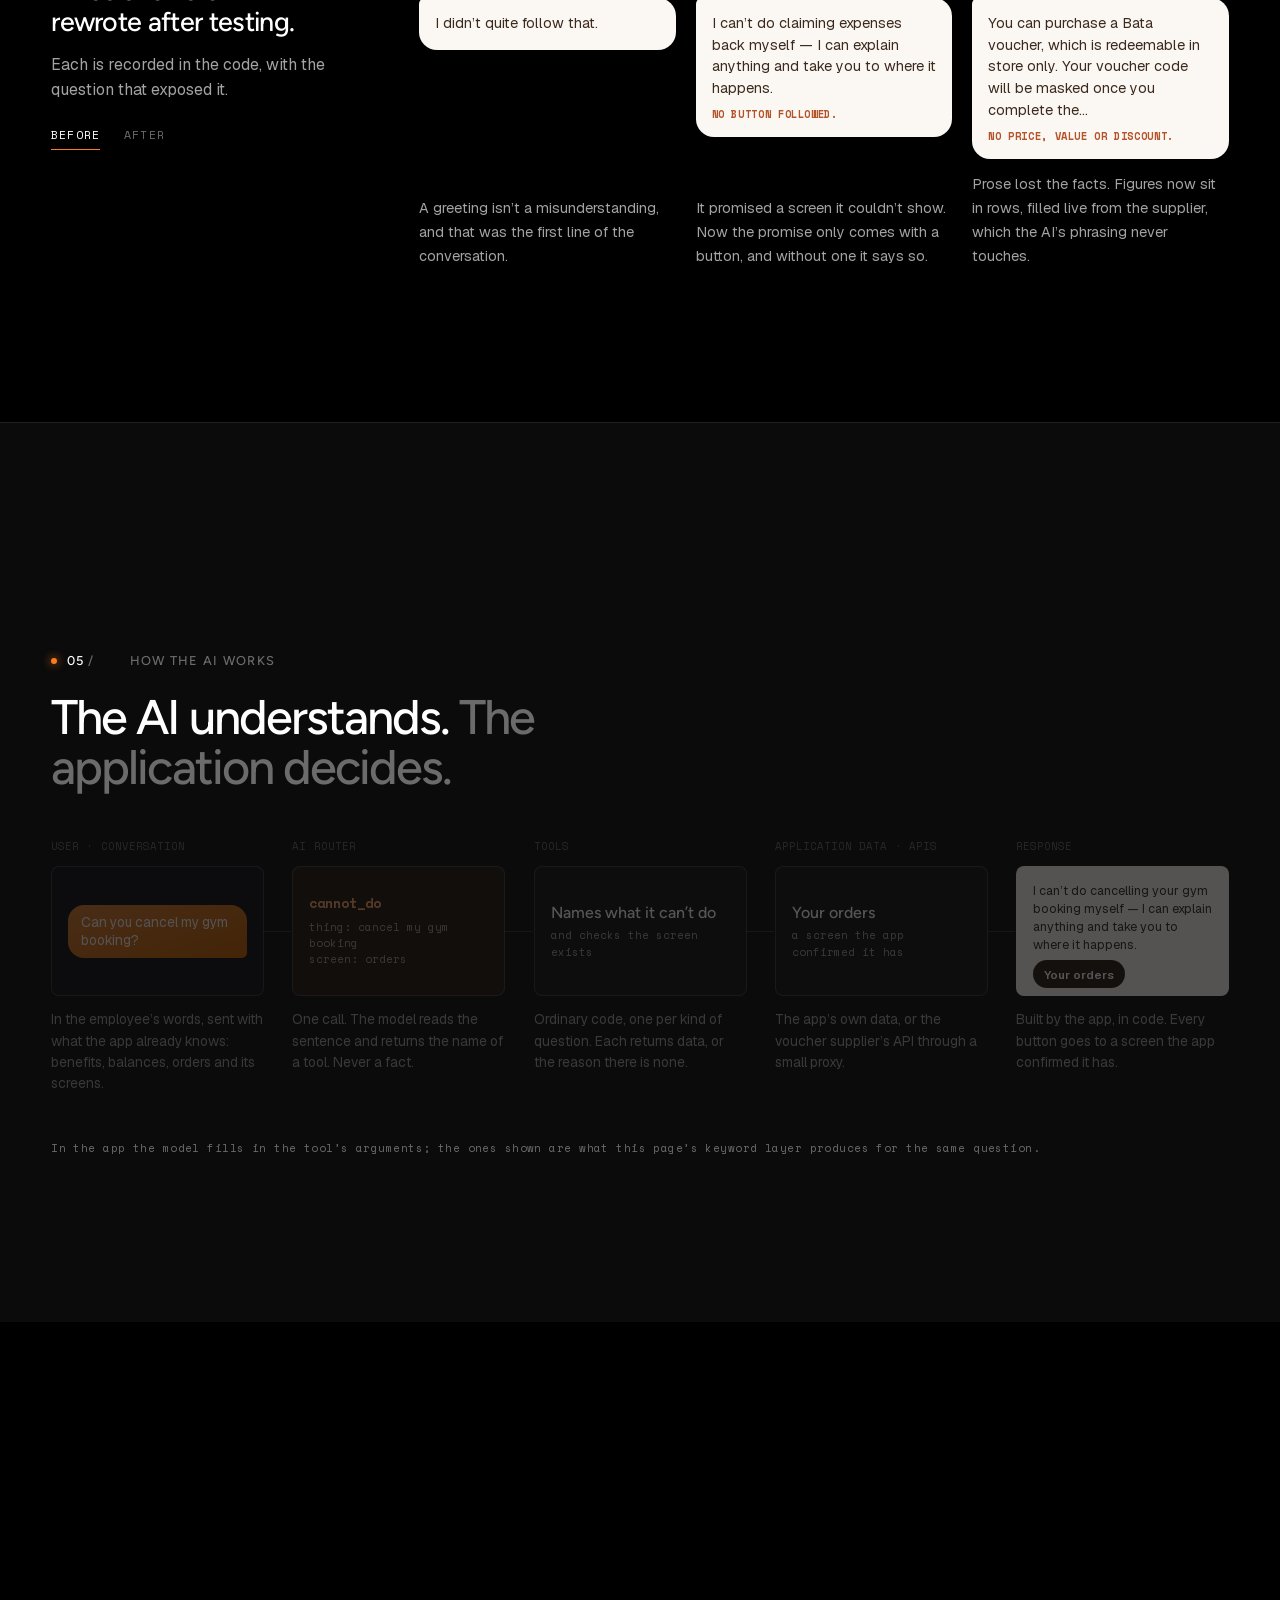
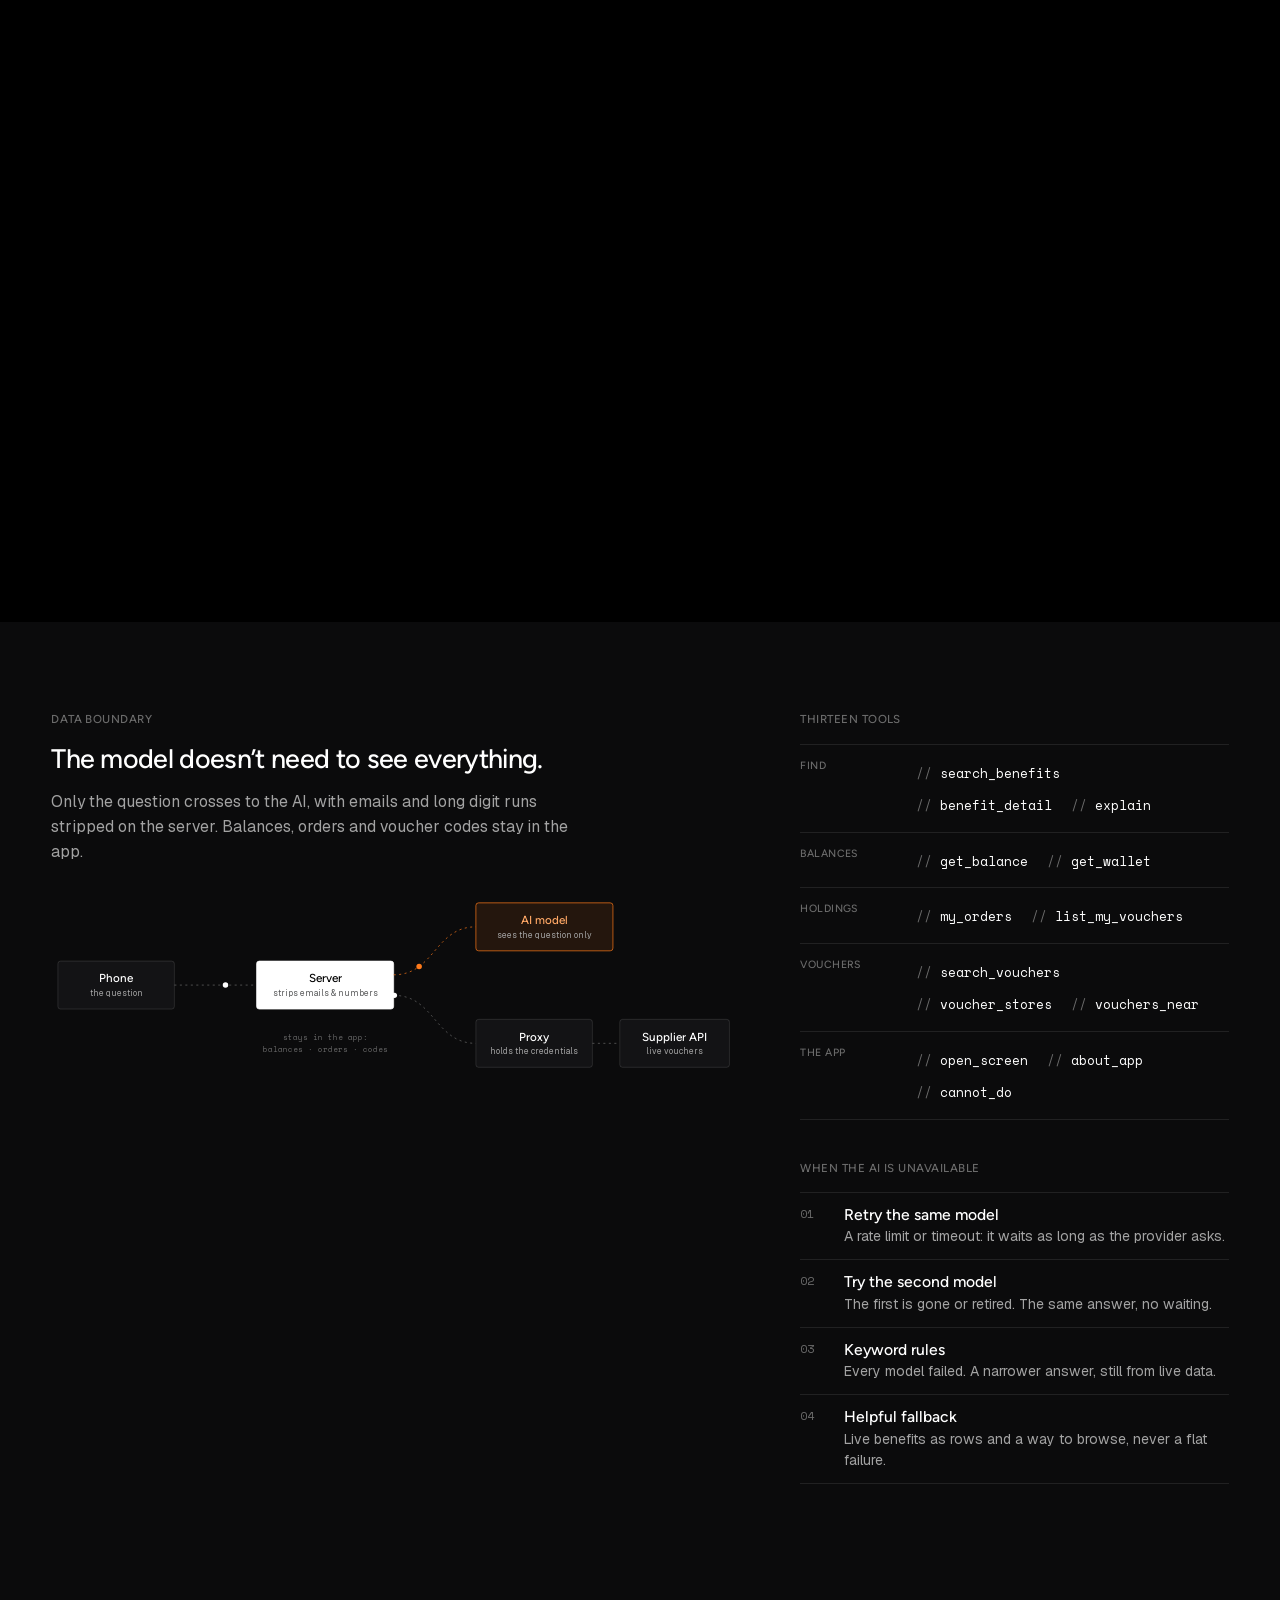
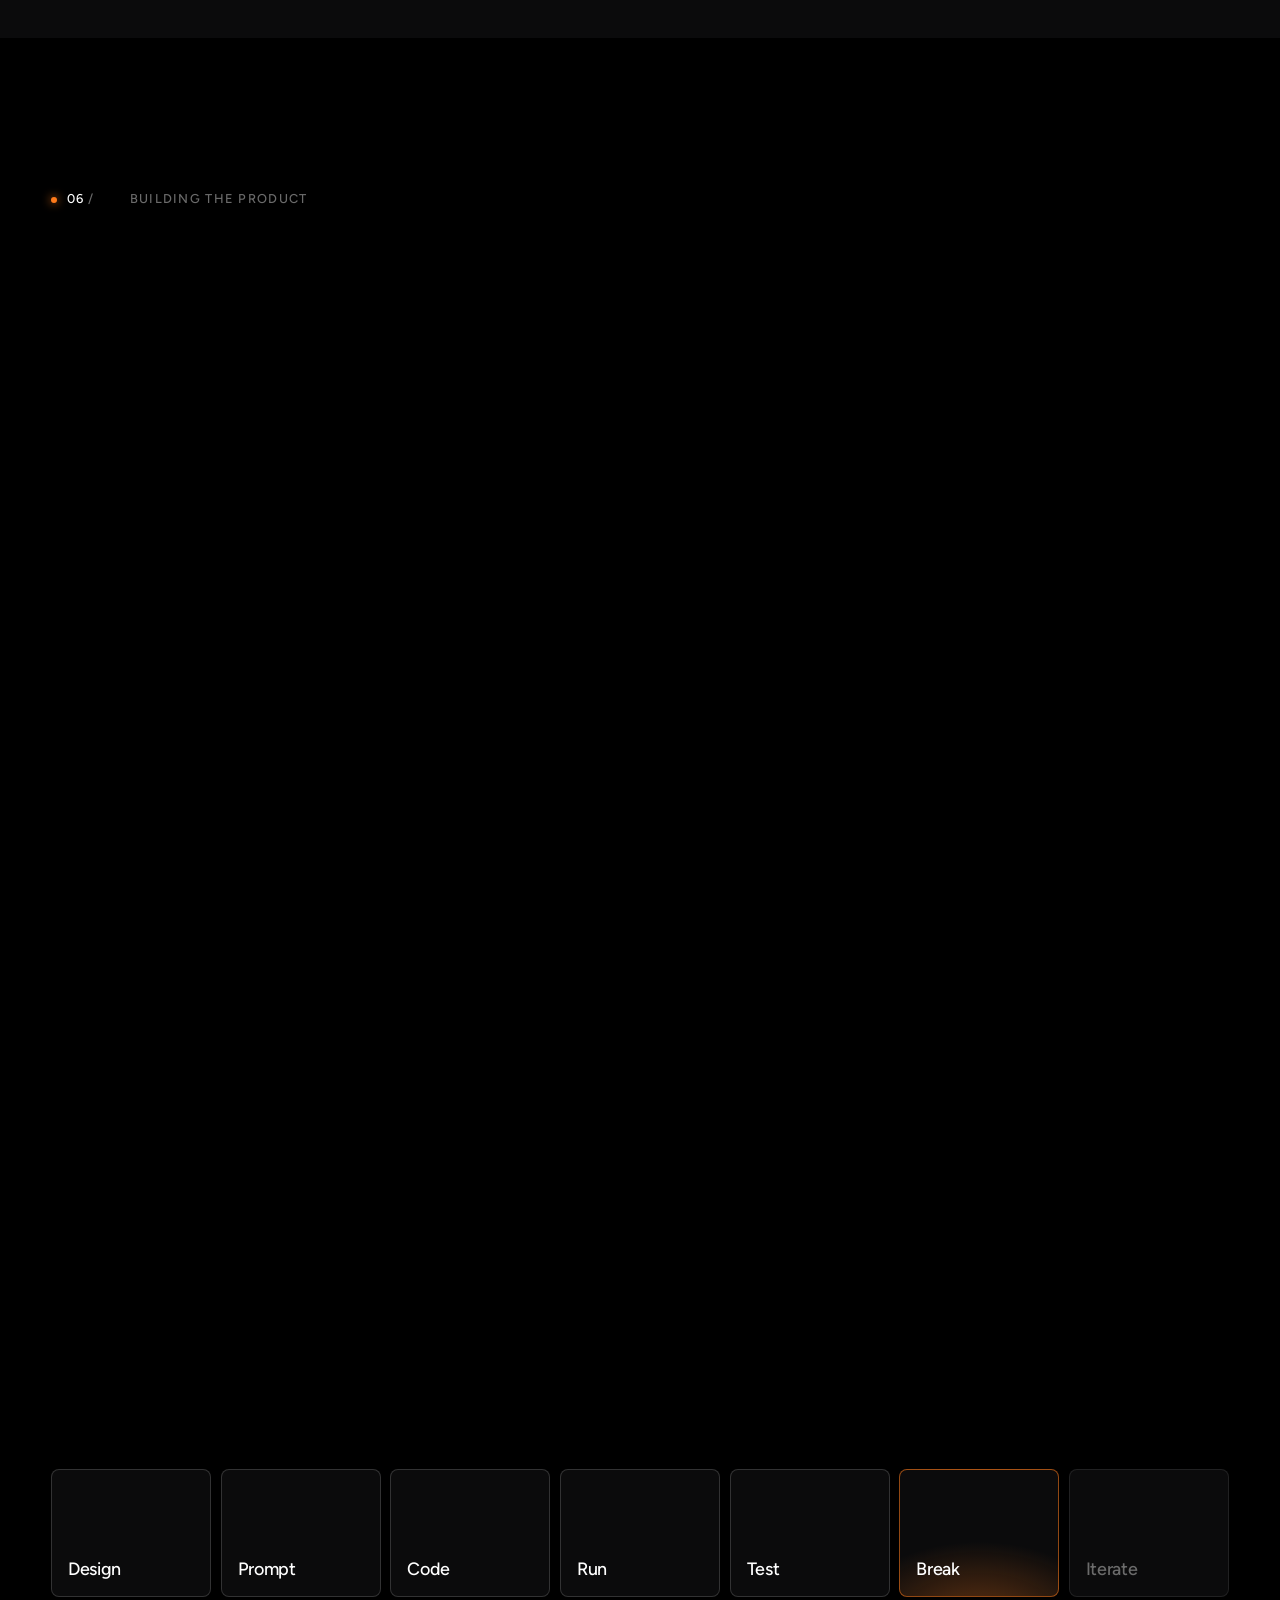
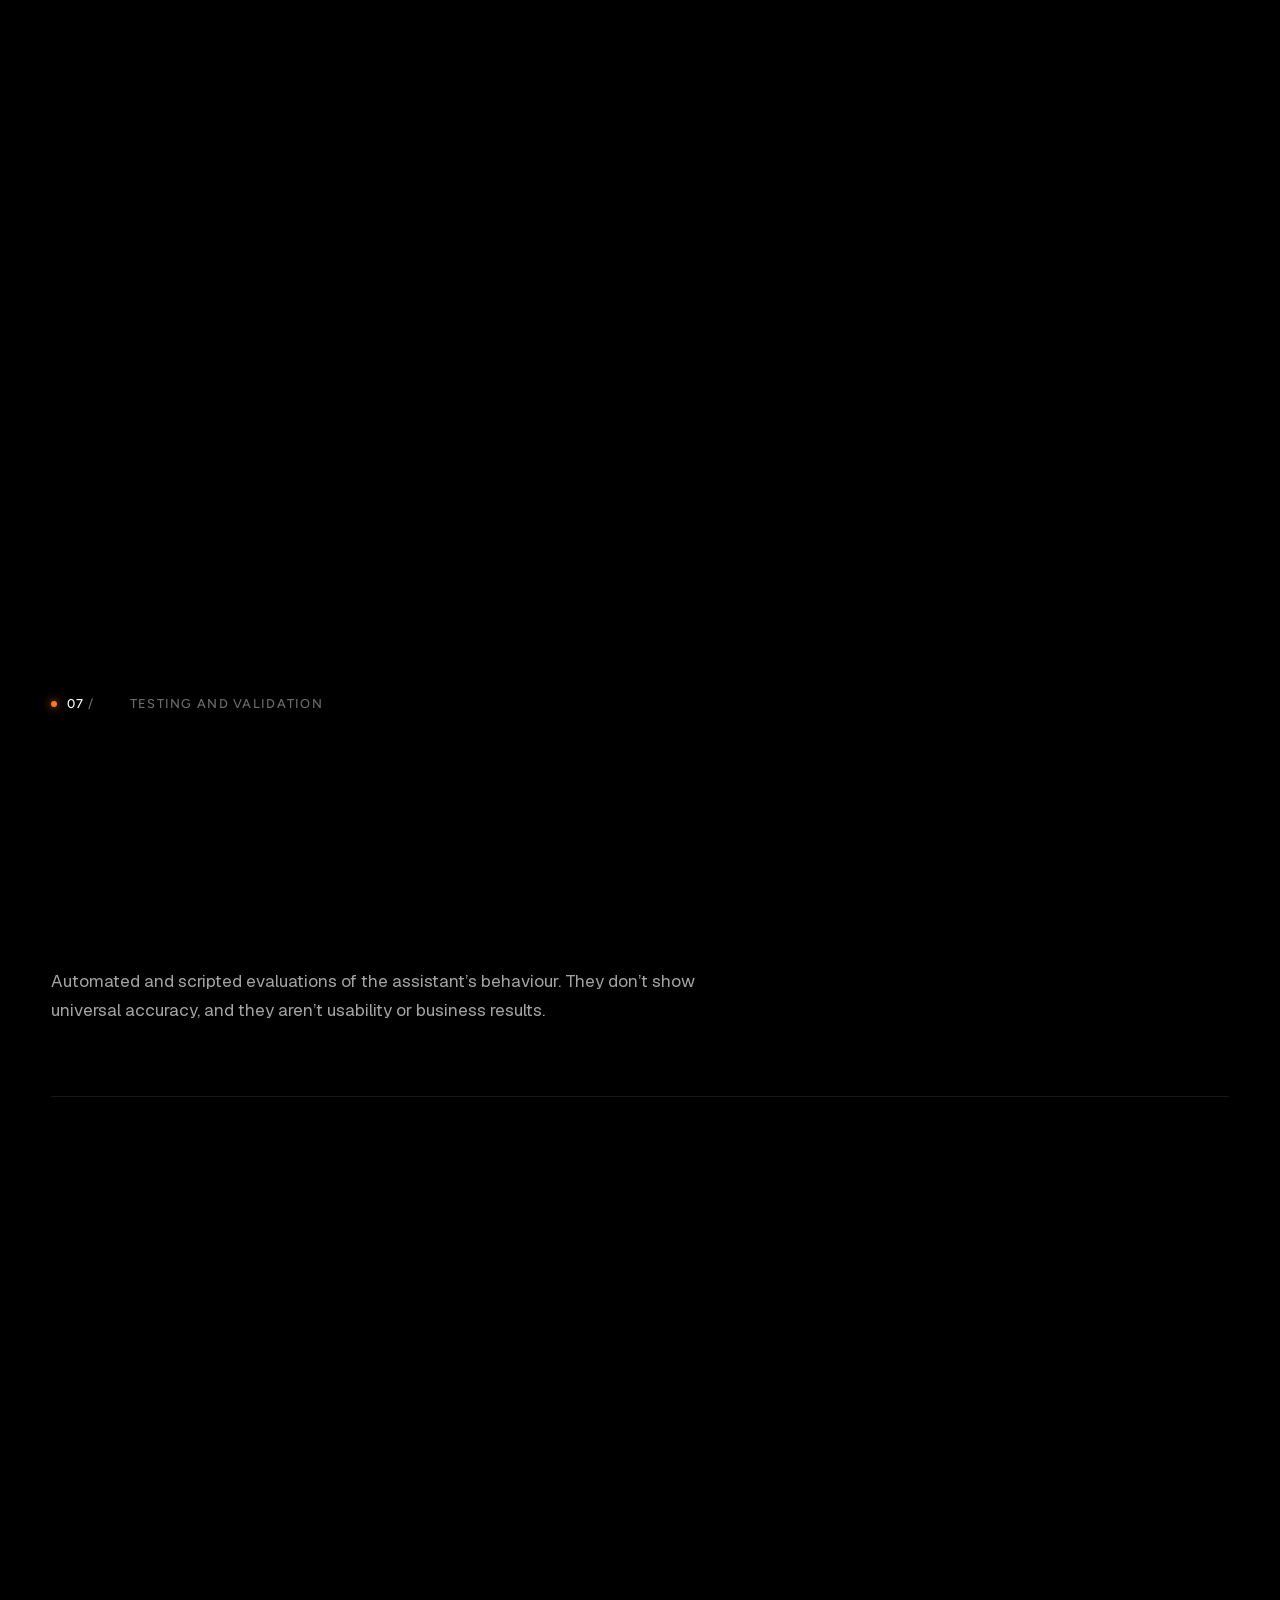
==== commit 68e6f1ae: "Preview: concise learnings section Co-Authored-By: Claude Opus 5.5 (1M context) <noreply@anthropic.c" ====
--- a/preview/index.html
+++ b/preview/index.html
@@ -339,14 +339,14 @@
     <div class="mark"><span>08</span><span>What I learned</span></div>
     <h2 id="learn-h" class="visually-hidden">What I learned</h2>
     <ol class="learn" id="learn">
-      <li><h3 class="rv">AI UX is behaviour design.</h3><p>The screen was the easy part. The work was deciding what the AI may decide, when it says no, and how a no still helps.</p></li>
-      <li><h3 class="rv">The model should not own the product&rsquo;s data or business rules.</h3><p>It picks a tool. Facts, rules and every word of a refusal belong to the app, which is why an outage degrades the assistant instead of breaking it.</p></li>
-      <li><h3 class="rv">Building became faster, but verification became more important.</h3><p>A respecification in the morning ran the same day. Finding out what was actually true, of the database, the supplier and my own decisions, did not speed up.</p></li>
-      <li><h3 class="rv">Real systems reveal constraints that static designs cannot.</h3><p>Reading the live database first turned a spec for eighteen tools into eight. Three of six voucher orders arriving under the wrong brand reversed the plan to issue vouchers.</p></li>
-      <li><h3 class="rv">AI coding expanded how much of the product I could take ownership of.</h3><p>I owned the spec, the architecture, the rules and the standard for accepting a build, and Claude Code turned each decision into running code.</p></li>
+      <li><h3 class="rv">AI UX is behaviour design.</h3><p>The screen was the easy part. The work was deciding what the AI may decide, and how a no still helps.</p></li>
+      <li><h3 class="rv">The model should not own the product&rsquo;s data or business rules.</h3><p>It picks a tool. Facts, rules and refusals belong to the app, so an outage degrades the assistant instead of breaking it.</p></li>
+      <li><h3 class="rv">Building became faster, but verification became more important.</h3><p>A respecification ran the same day. Finding out what was actually true did not speed up.</p></li>
+      <li><h3 class="rv">Real systems reveal constraints that static designs cannot.</h3><p>Reading the live database first turned a spec for eighteen tools into eight.</p></li>
+      <li><h3 class="rv">AI coding expanded how much of the product I could take ownership of.</h3><p>I owned the spec, the architecture, the rules and the bar for accepting a build; Claude Code turned each decision into code.</p></li>
     </ol>
     <div class="finale">
-      <p class="h-statement rv">From designing the interface <em>to designing the entire product behaviour.</em></p>
+      <p class="h-sec rv">From designing the interface <em>to designing the entire product behaviour.</em></p>
       <p class="body">AI coding didn&rsquo;t replace the design process for me. It expanded how much of the product I could personally take ownership of.</p>
     </div>
   </div>
--- a/preview/story.css
+++ b/preview/story.css
@@ -337,17 +337,15 @@
 .disc .disc-h span:nth-child(3)::before { content: none; }
 
 /* ============================================================= 09 learnings: calmer */
-.learnings { padding-block: clamp(8rem, 14vw, 13rem); }
-.learn { list-style: none; margin: 0; padding: 0; counter-reset: l; }
-.learn li { counter-increment: l; display: grid; grid-template-columns: 5rem minmax(0, 1fr); gap: 0 1rem; padding: clamp(2.5rem, 6vh, 4rem) 0; border-top: 1px solid var(--line); }
-.learn li::before { content: '0' counter(l); padding-top: 0.9rem; font: 400 0.72rem var(--mono); color: var(--fg-3); }
-.learn h3 { margin: 0; max-width: 22ch; font: 500 clamp(2rem, 4.4vw, 4rem)/1.02 var(--display); letter-spacing: -0.04em; color: var(--fg); text-wrap: balance; }
-.learn p { grid-column: 2; max-width: 36rem; margin: 1.1rem 0 0; font-size: 1.05rem; line-height: 1.65; color: var(--fg-2); }
-.learn li:nth-child(even) h3, .learn li:nth-child(even) p { margin-left: auto; }
-.learn li:nth-child(even) h3 { text-align: right; }
-.learn li:nth-child(even) p { text-align: right; }
-.finale { margin-top: clamp(6rem, 11vw, 10rem); padding-top: 3rem; border-top: 1px solid var(--fg-2); }
-.finale .h-statement { max-width: 18ch; }
+.learnings { padding-block: clamp(5rem, 9vw, 8rem); }
+.learn { list-style: none; margin: 0; padding: 0; counter-reset: l; border-bottom: 1px solid var(--line); }
+.learn li { counter-increment: l; display: grid; grid-template-columns: 3rem minmax(0, 1.15fr) minmax(0, 1fr); gap: 0 clamp(1.5rem, 4vw, 3.5rem); align-items: baseline; padding: clamp(1.2rem, 2.4vw, 1.75rem) 0; border-top: 1px solid var(--line); }
+.learn li::before { content: '0' counter(l); font: 500 0.8rem var(--display); color: var(--accent); }
+.learn h3 { margin: 0; font: 500 clamp(1.25rem, 1.9vw, 1.7rem)/1.2 var(--display); letter-spacing: -0.025em; color: var(--fg); text-wrap: balance; }
+.learn p { margin: 0; max-width: 32rem; font-size: 0.98rem; line-height: 1.6; color: var(--fg-2); }
+.finale { margin-top: clamp(3rem, 6vw, 4.5rem); }
+.finale .h-sec { max-width: 24ch; }
+.finale .body { margin-top: 1rem; }
 .finale em { color: var(--accent); }
 
 /* ============================================================= 10 final prototype: the opening's stage again */
@@ -503,10 +501,8 @@
   .scr-2 { margin-top: 0; }
   .disc li { grid-template-columns: 1fr; gap: 0.35rem; }
   .disc .disc-h { display: none; }
-  .learn li { grid-template-columns: 1fr; }
-  .learn li::before { padding: 0 0 0.6rem; }
-  .learn p { grid-column: 1; }
-  .learn li:nth-child(even) h3, .learn li:nth-child(even) p { margin-left: 0; text-align: left; }
+  .learn li { grid-template-columns: 2.2rem minmax(0, 1fr); row-gap: 0.5rem; }
+  .learn p { grid-column: 2; }
   .try-grid .a-phone, .try-copy { grid-column: 1; grid-row: auto; }
   .try-grid .phone { height: 620px; }
 }
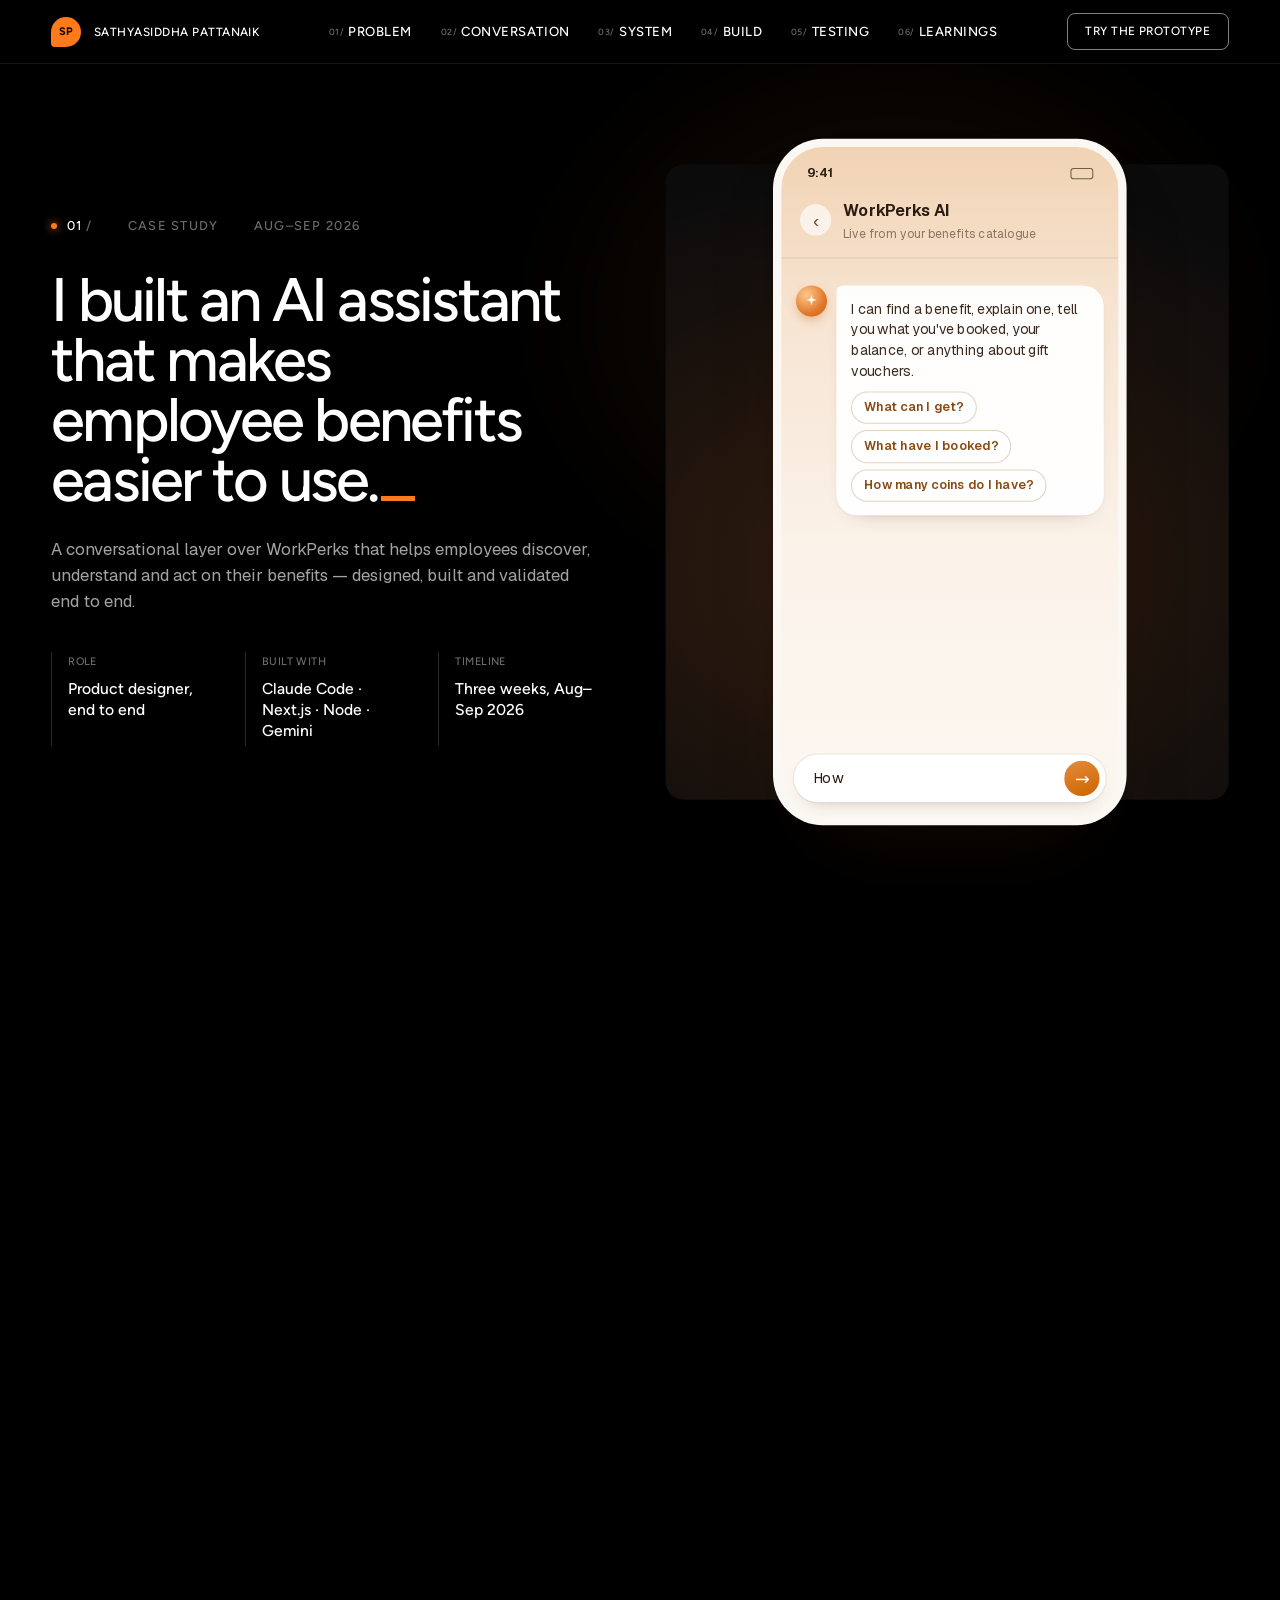
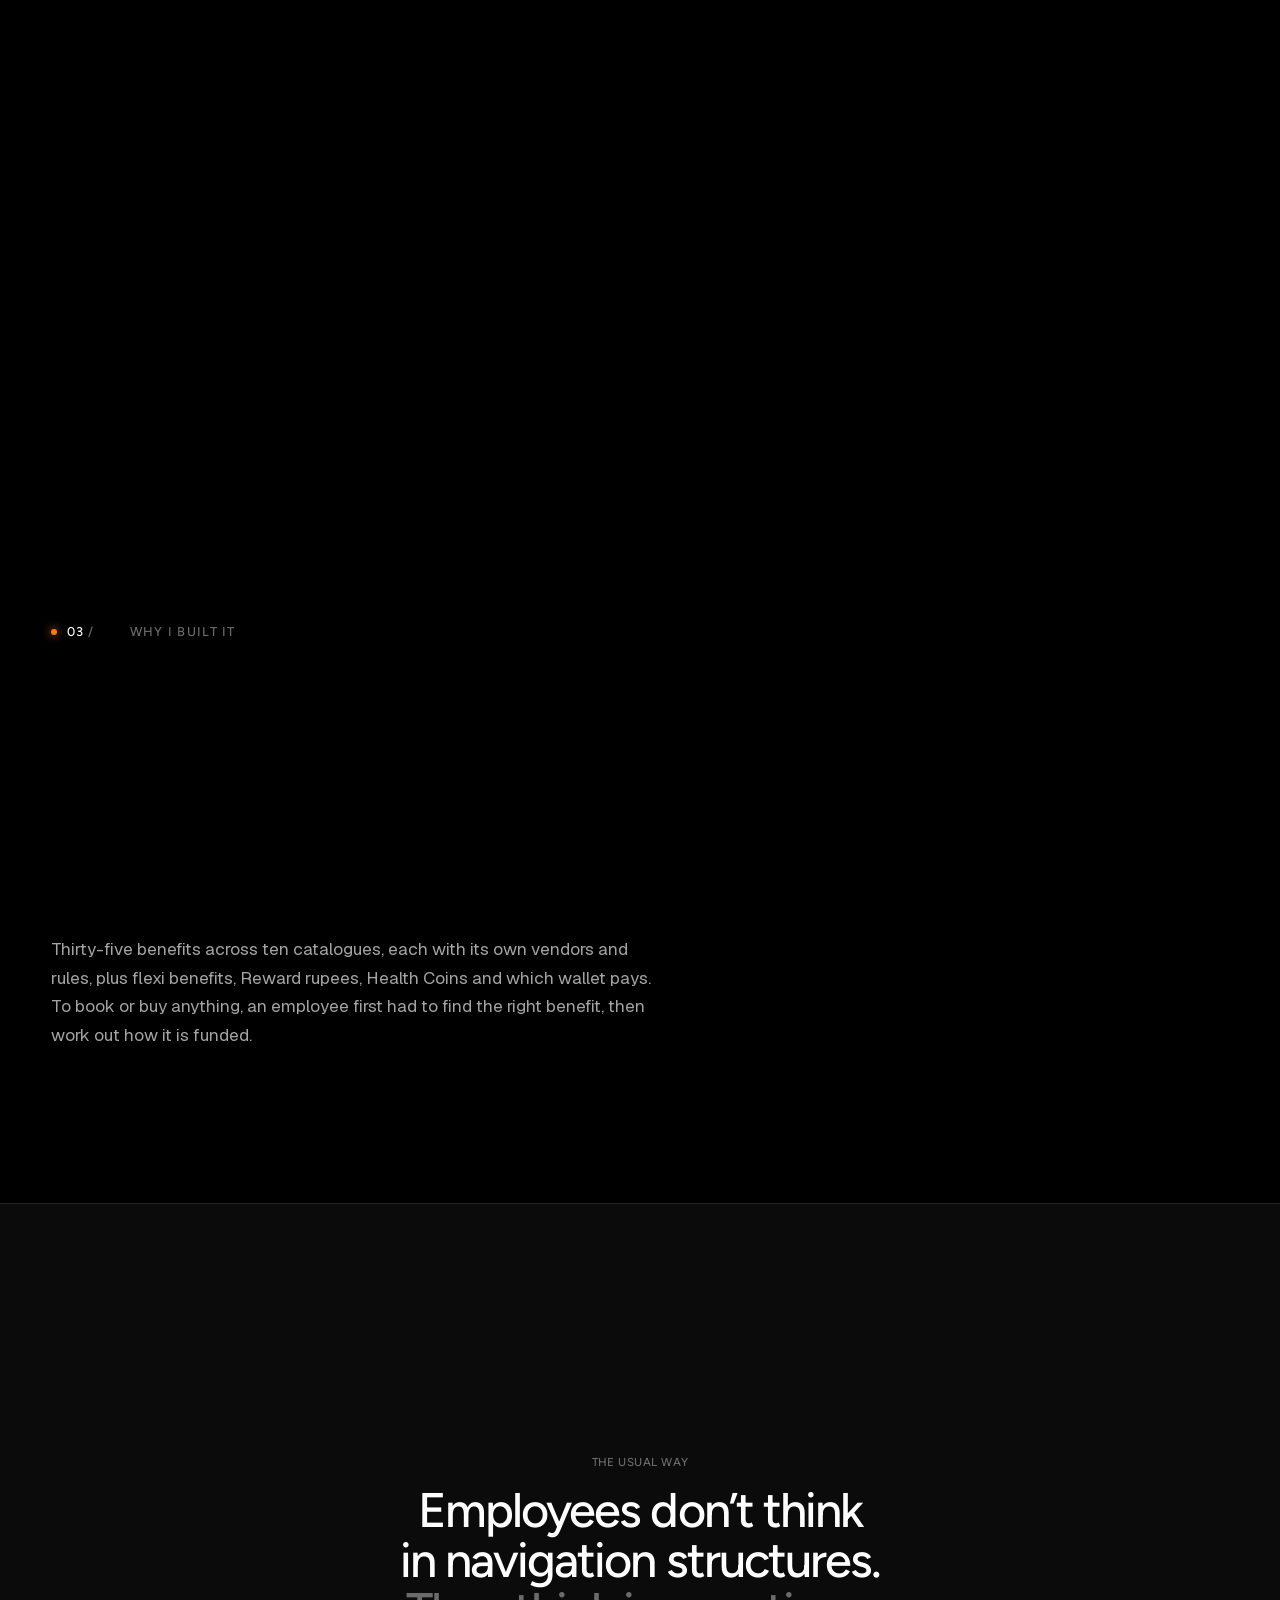
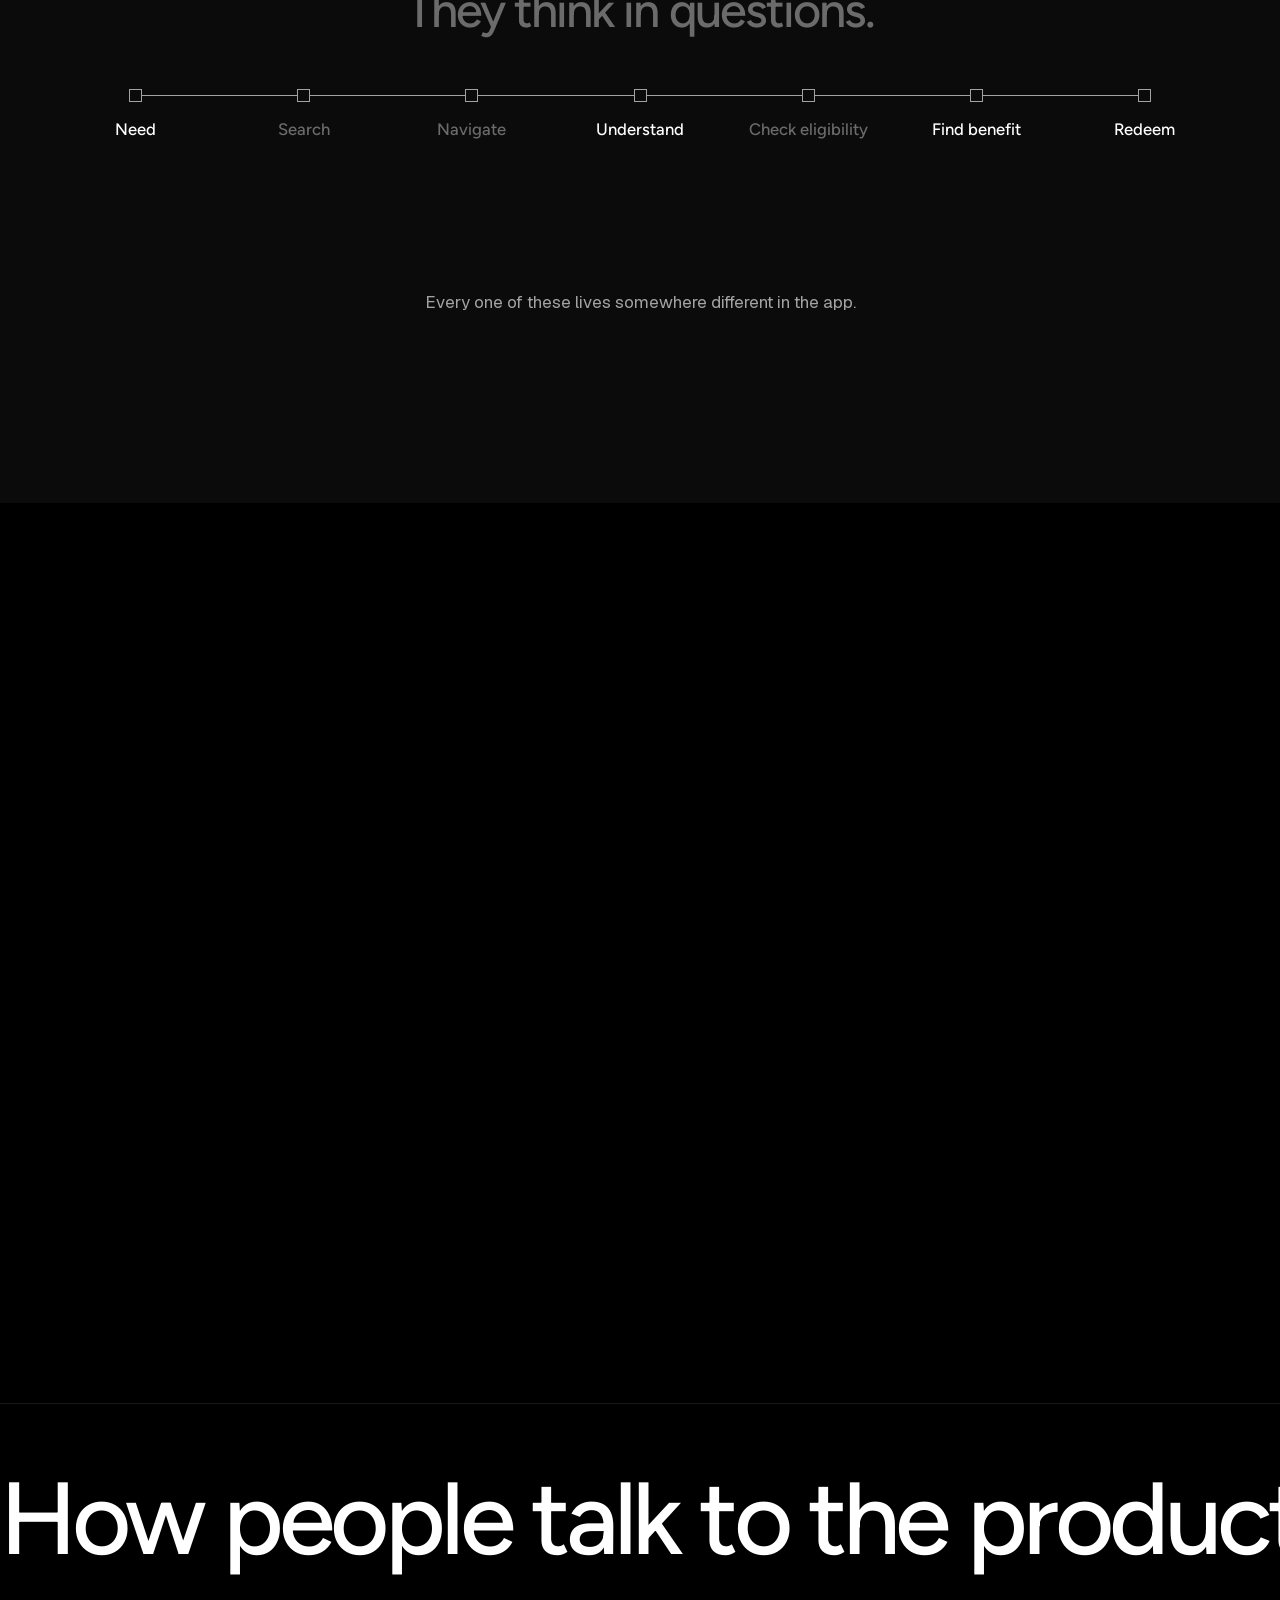
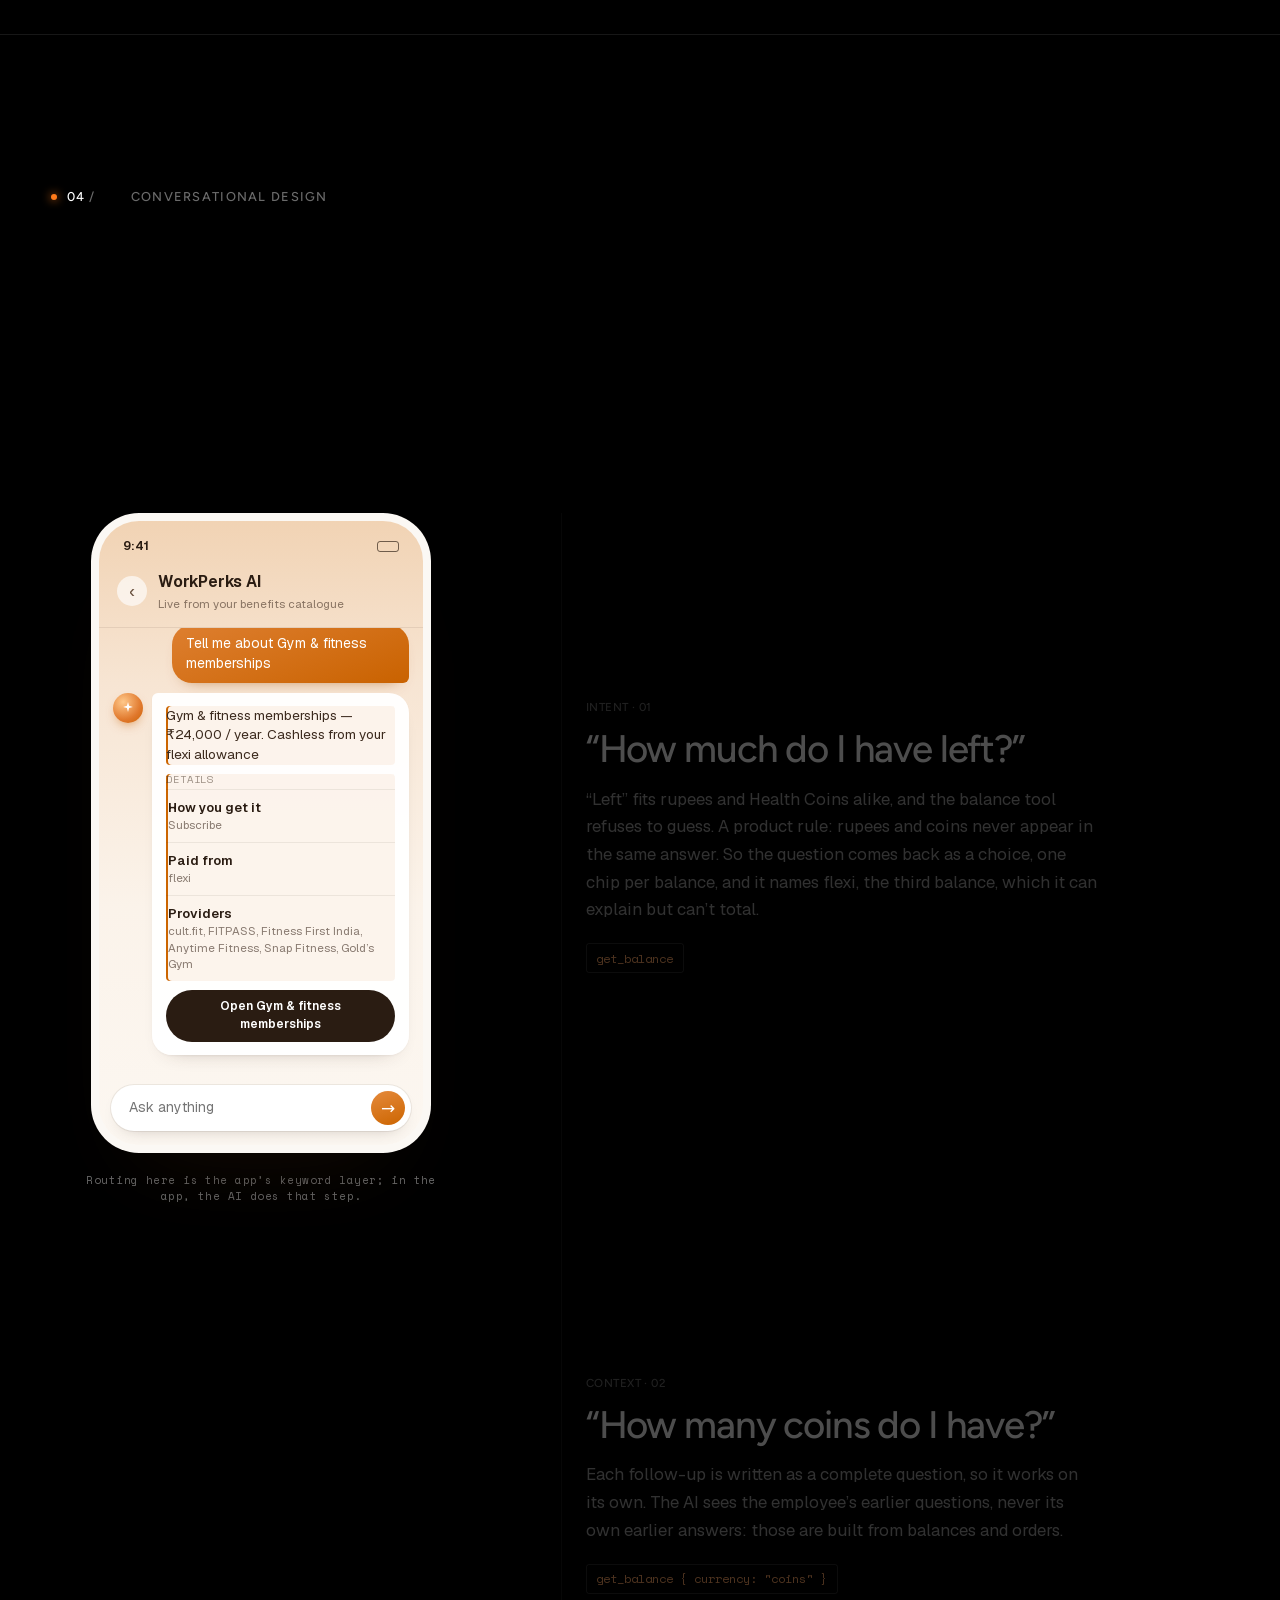
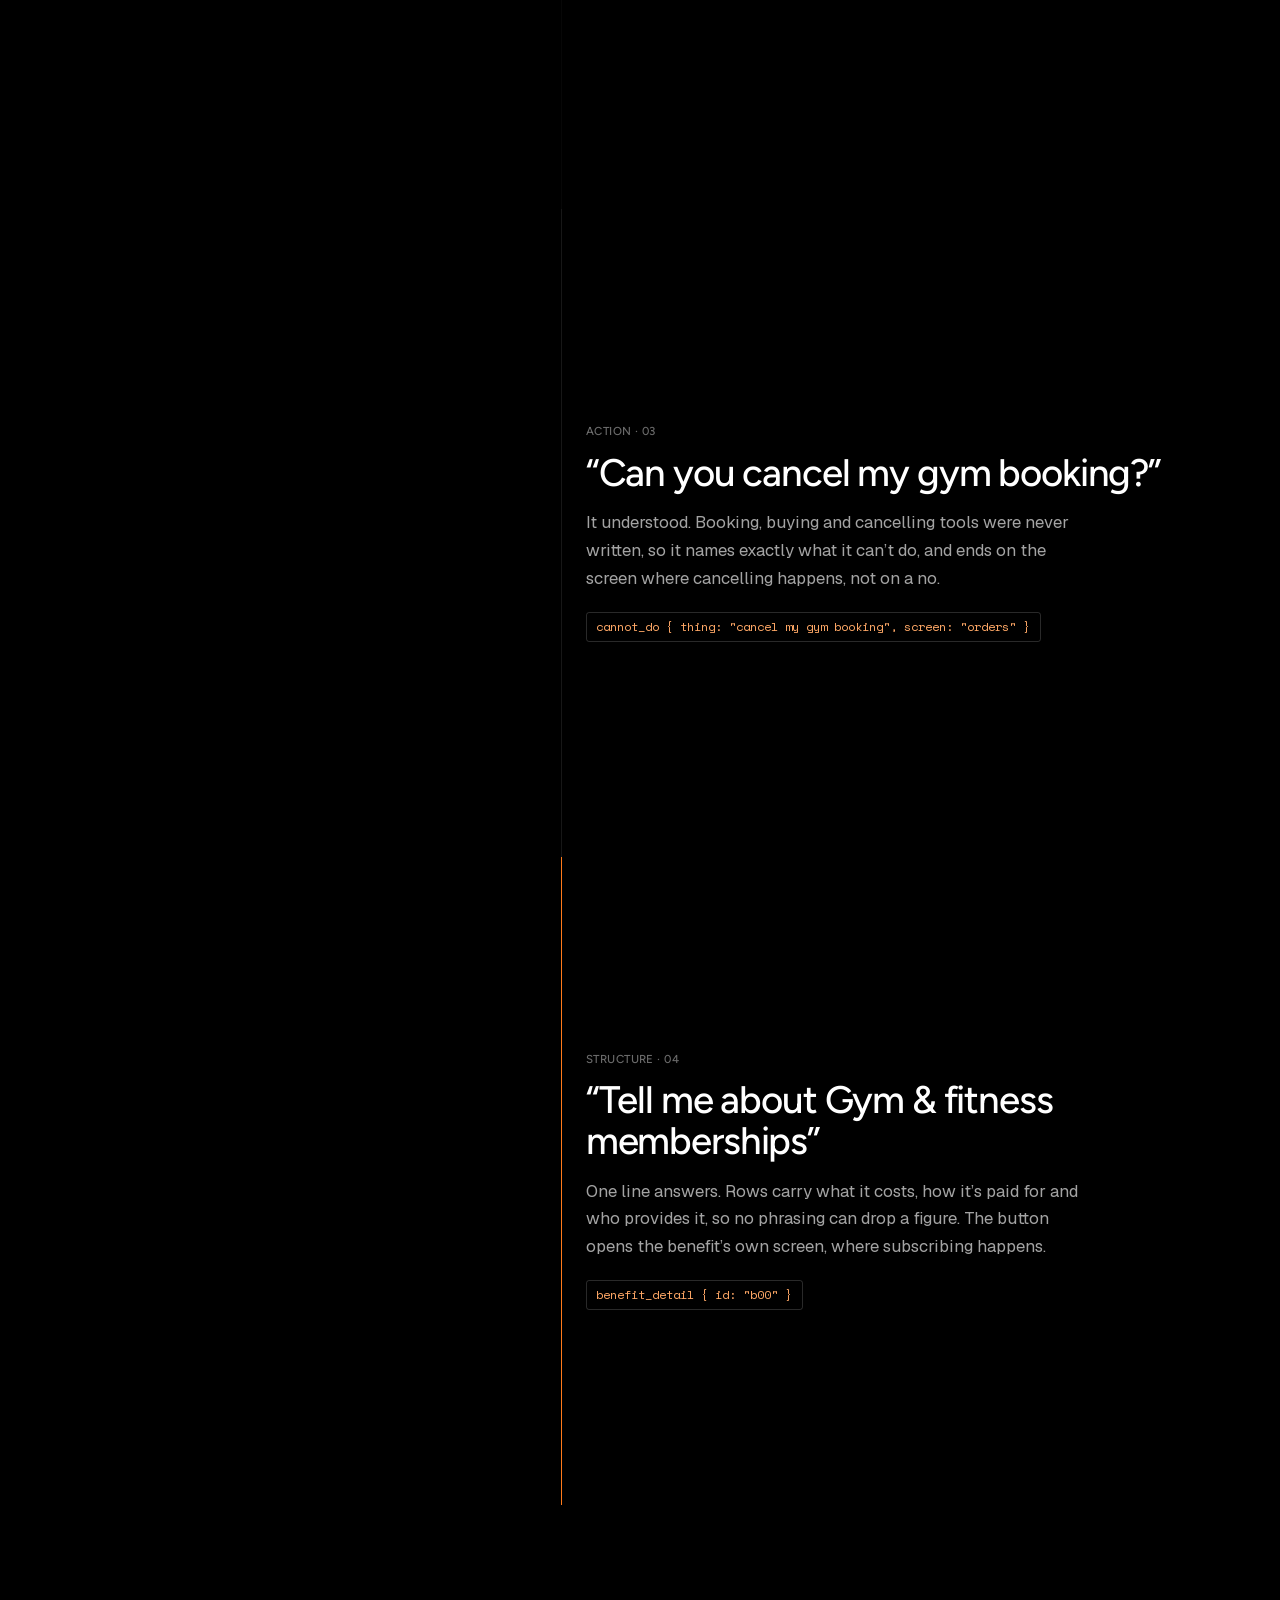
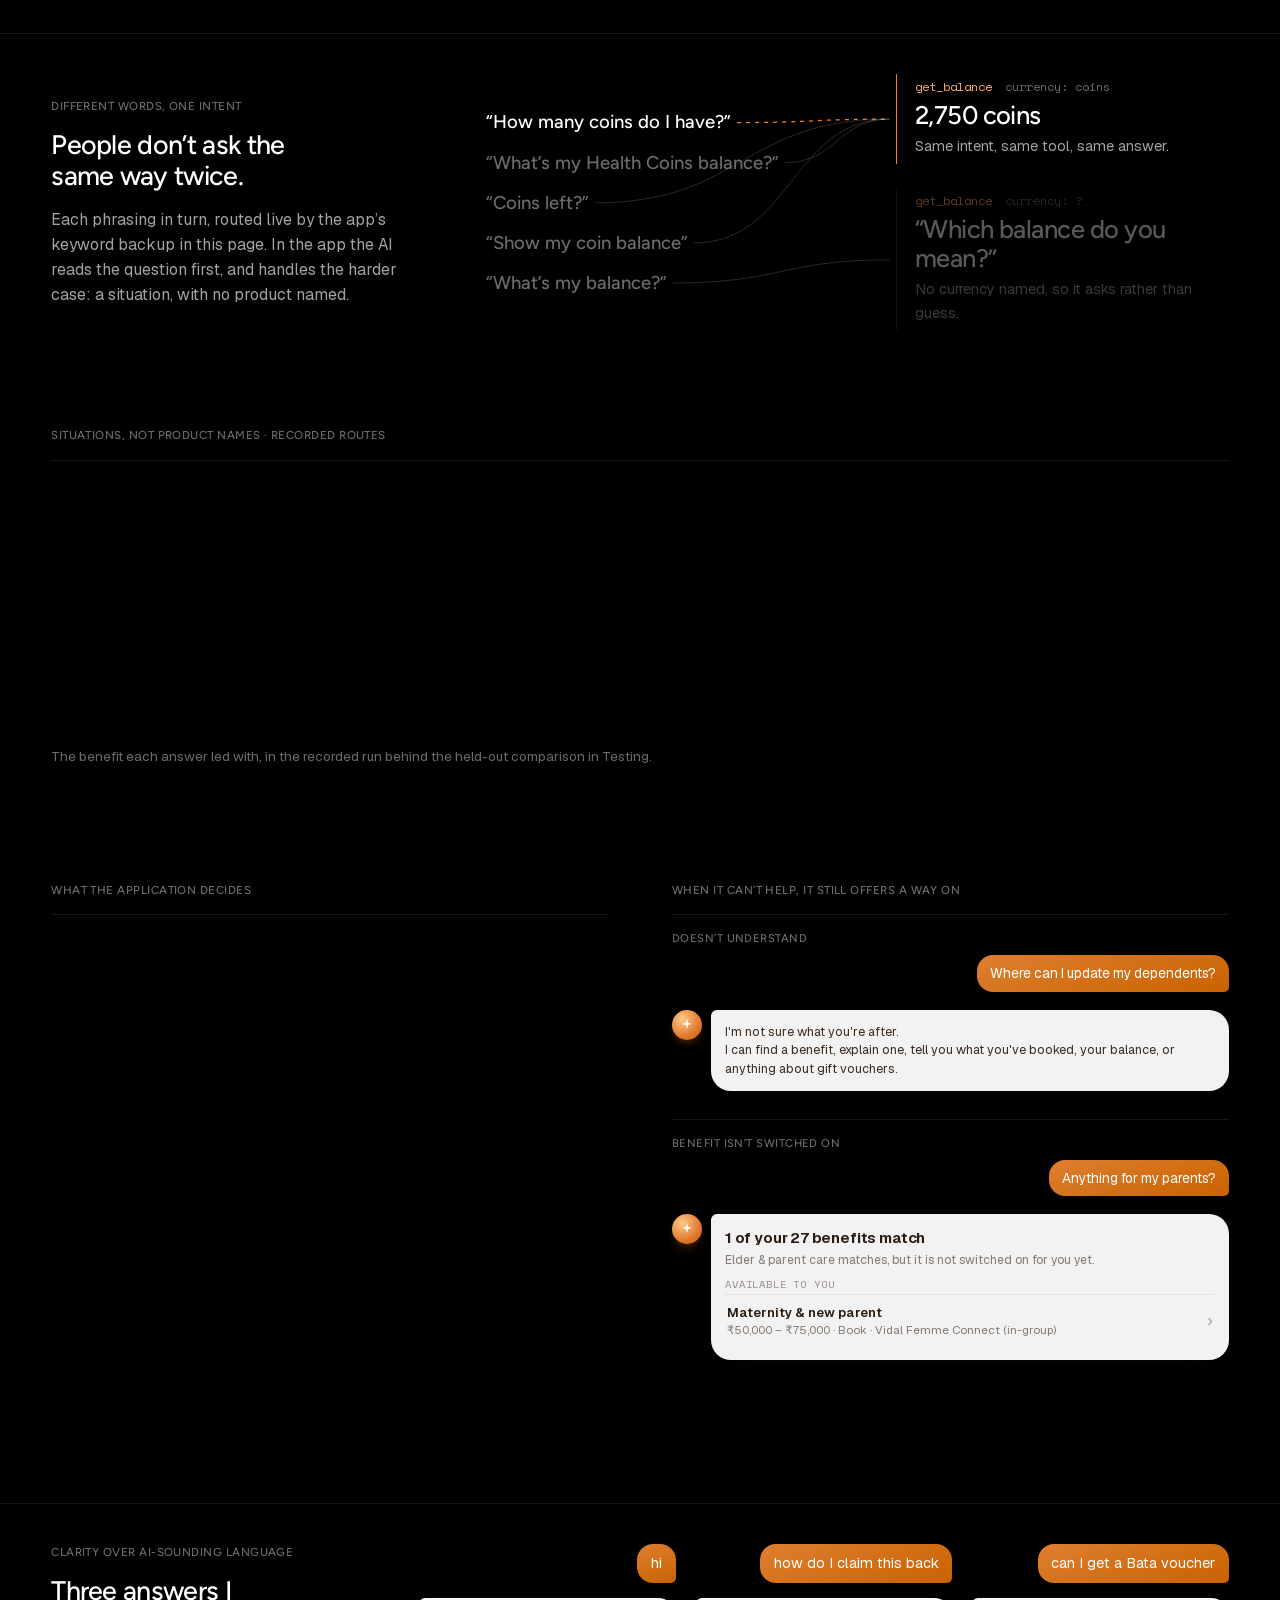
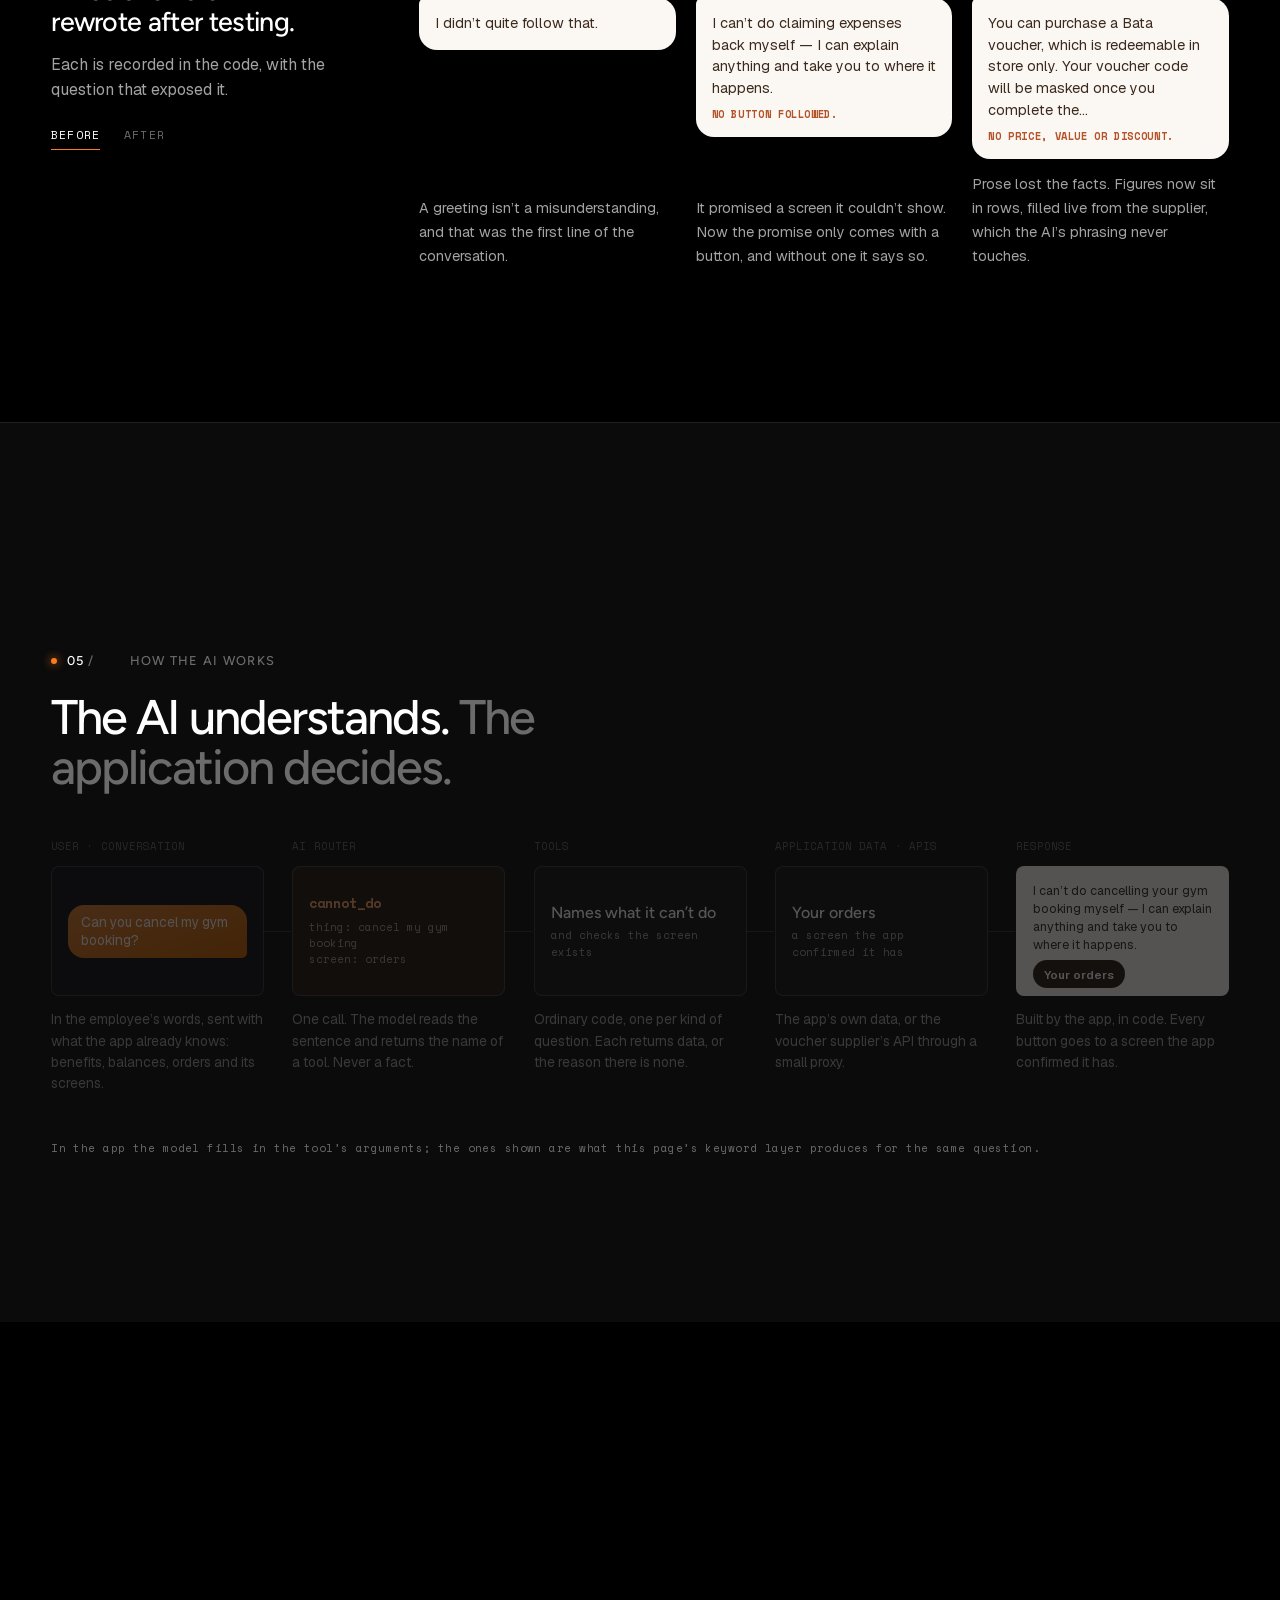
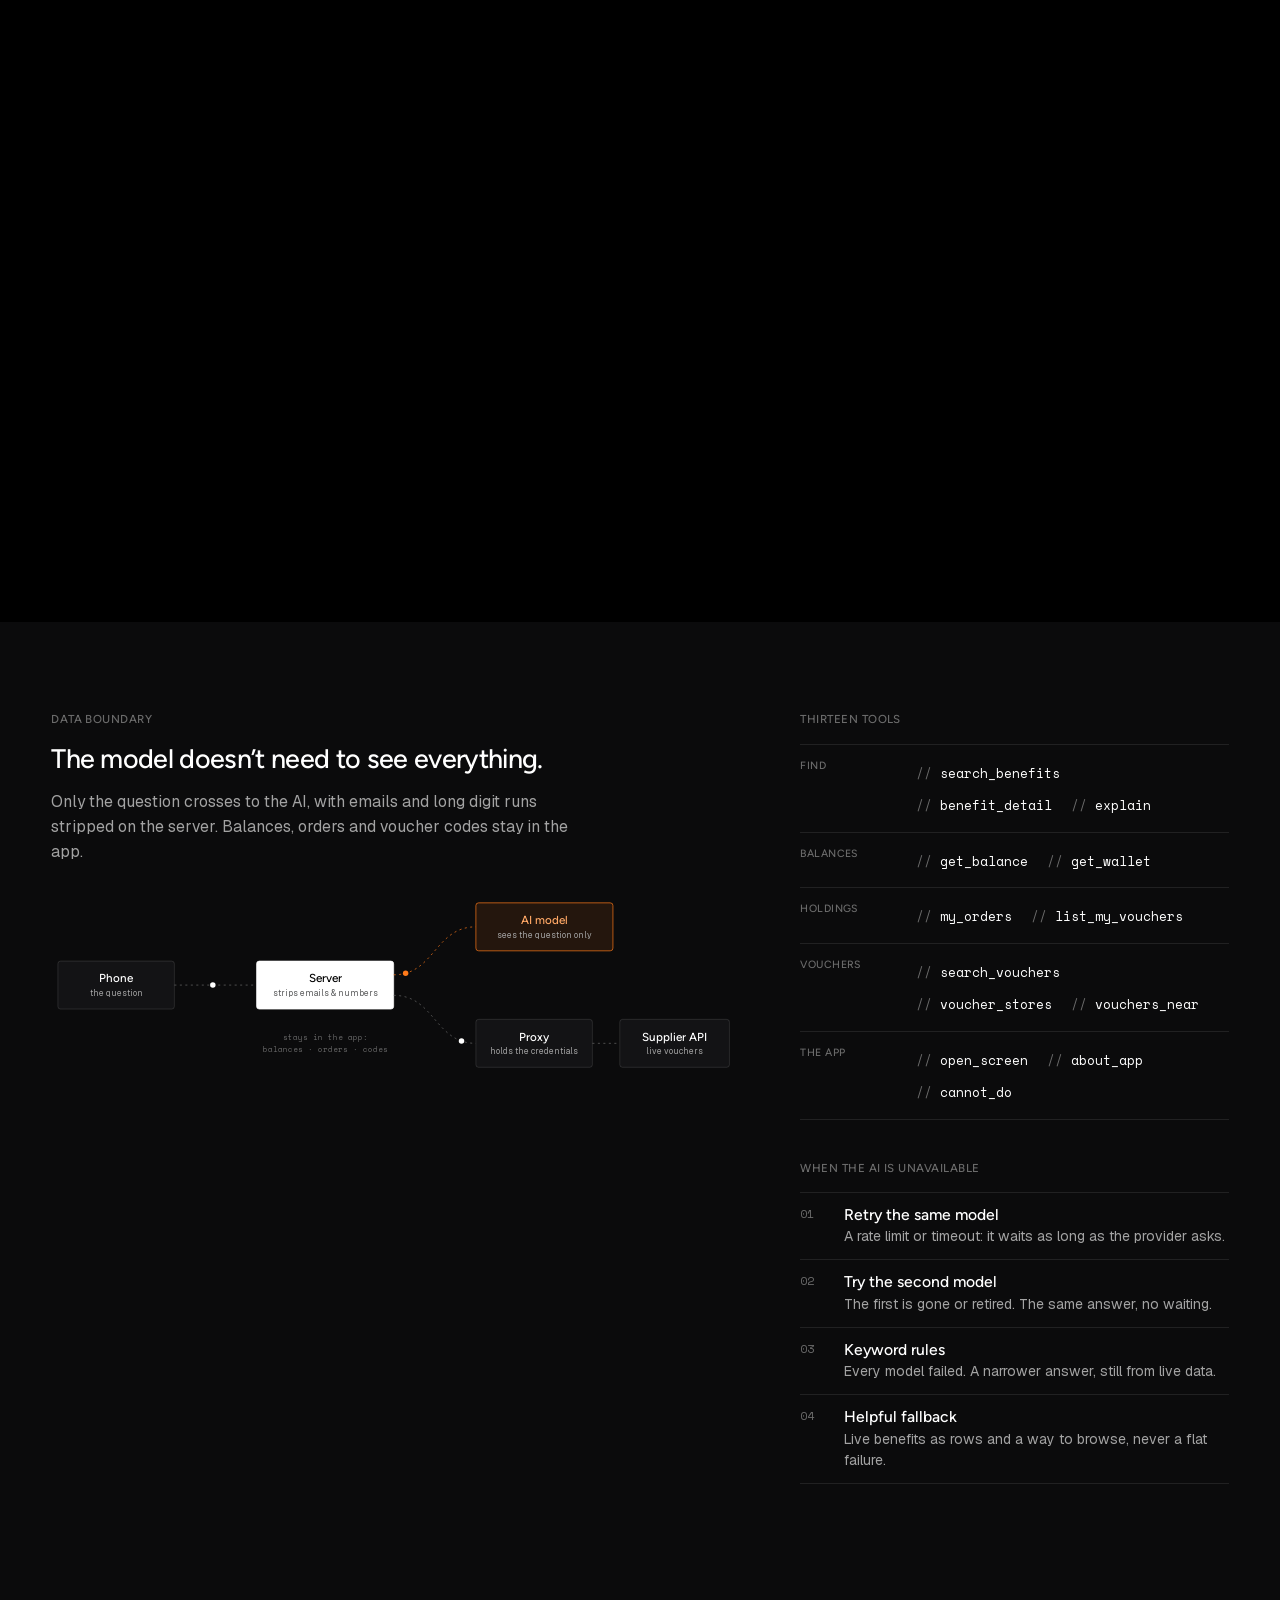
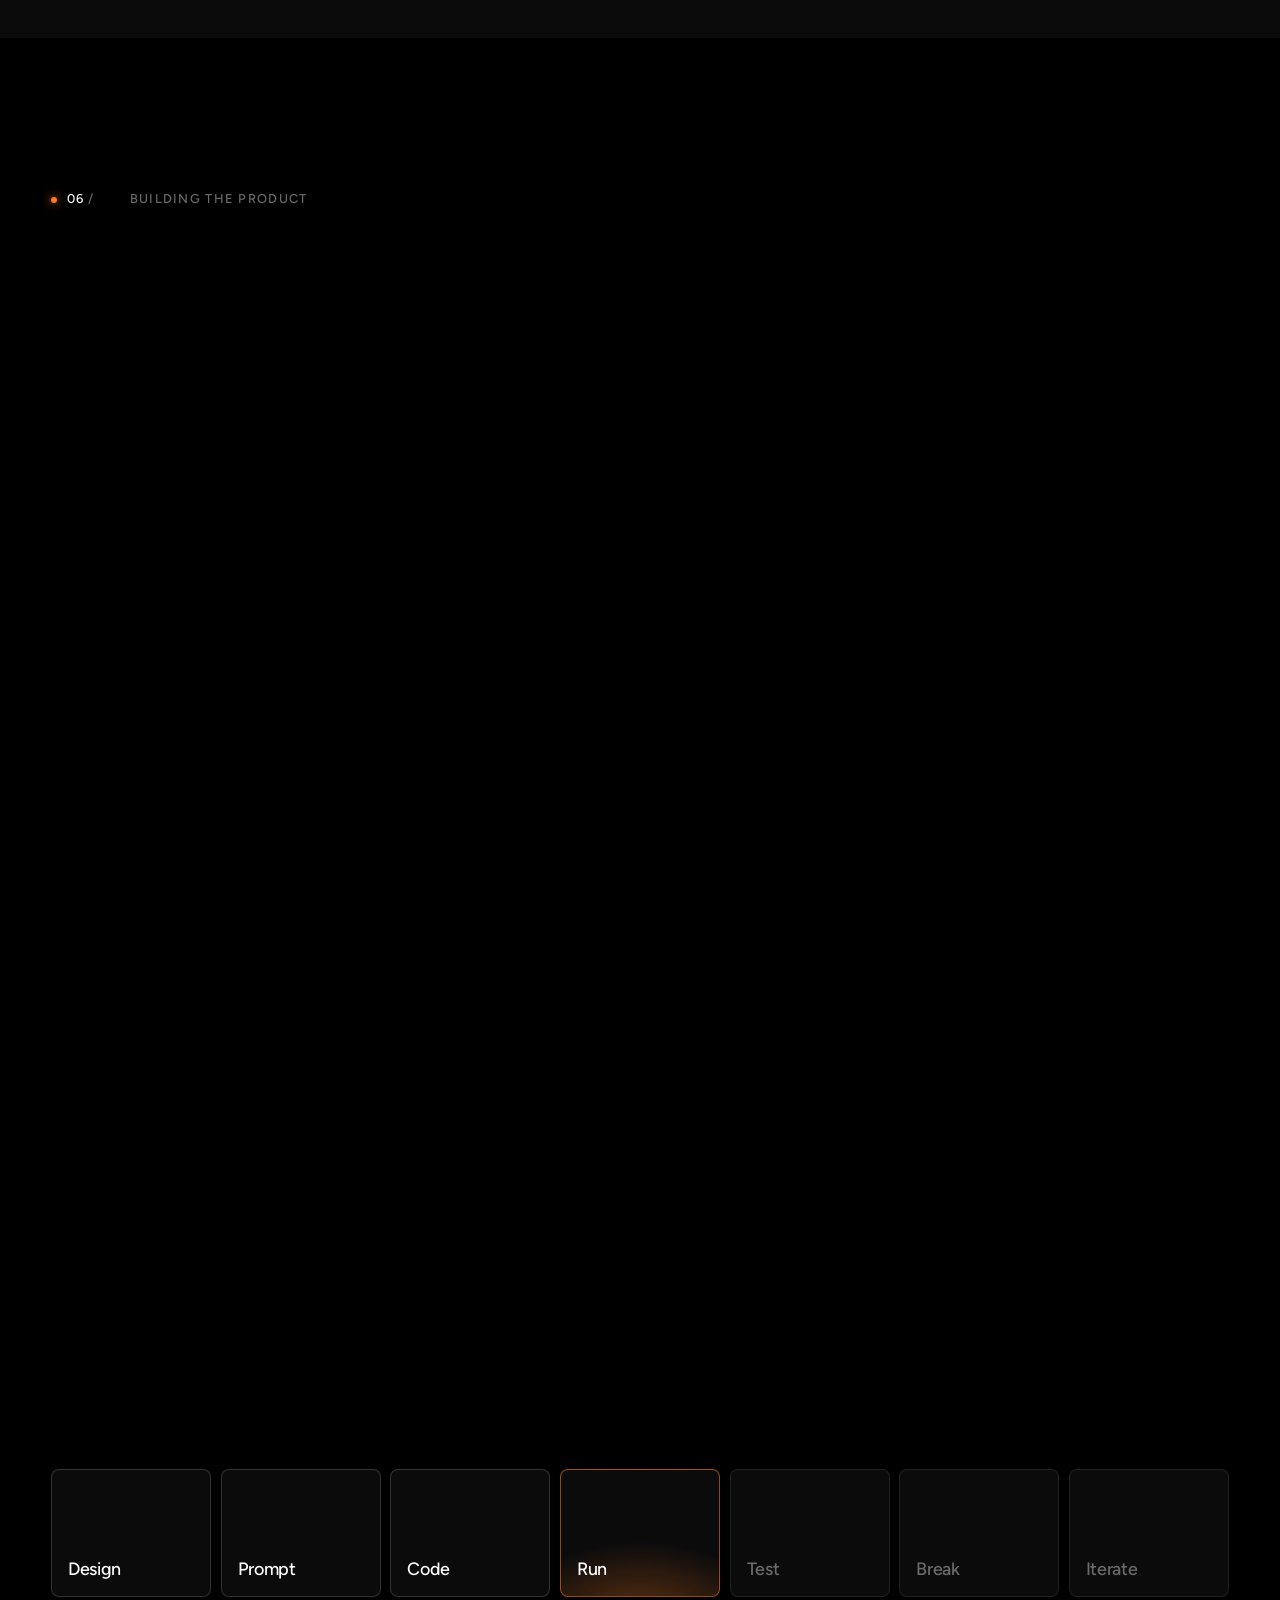
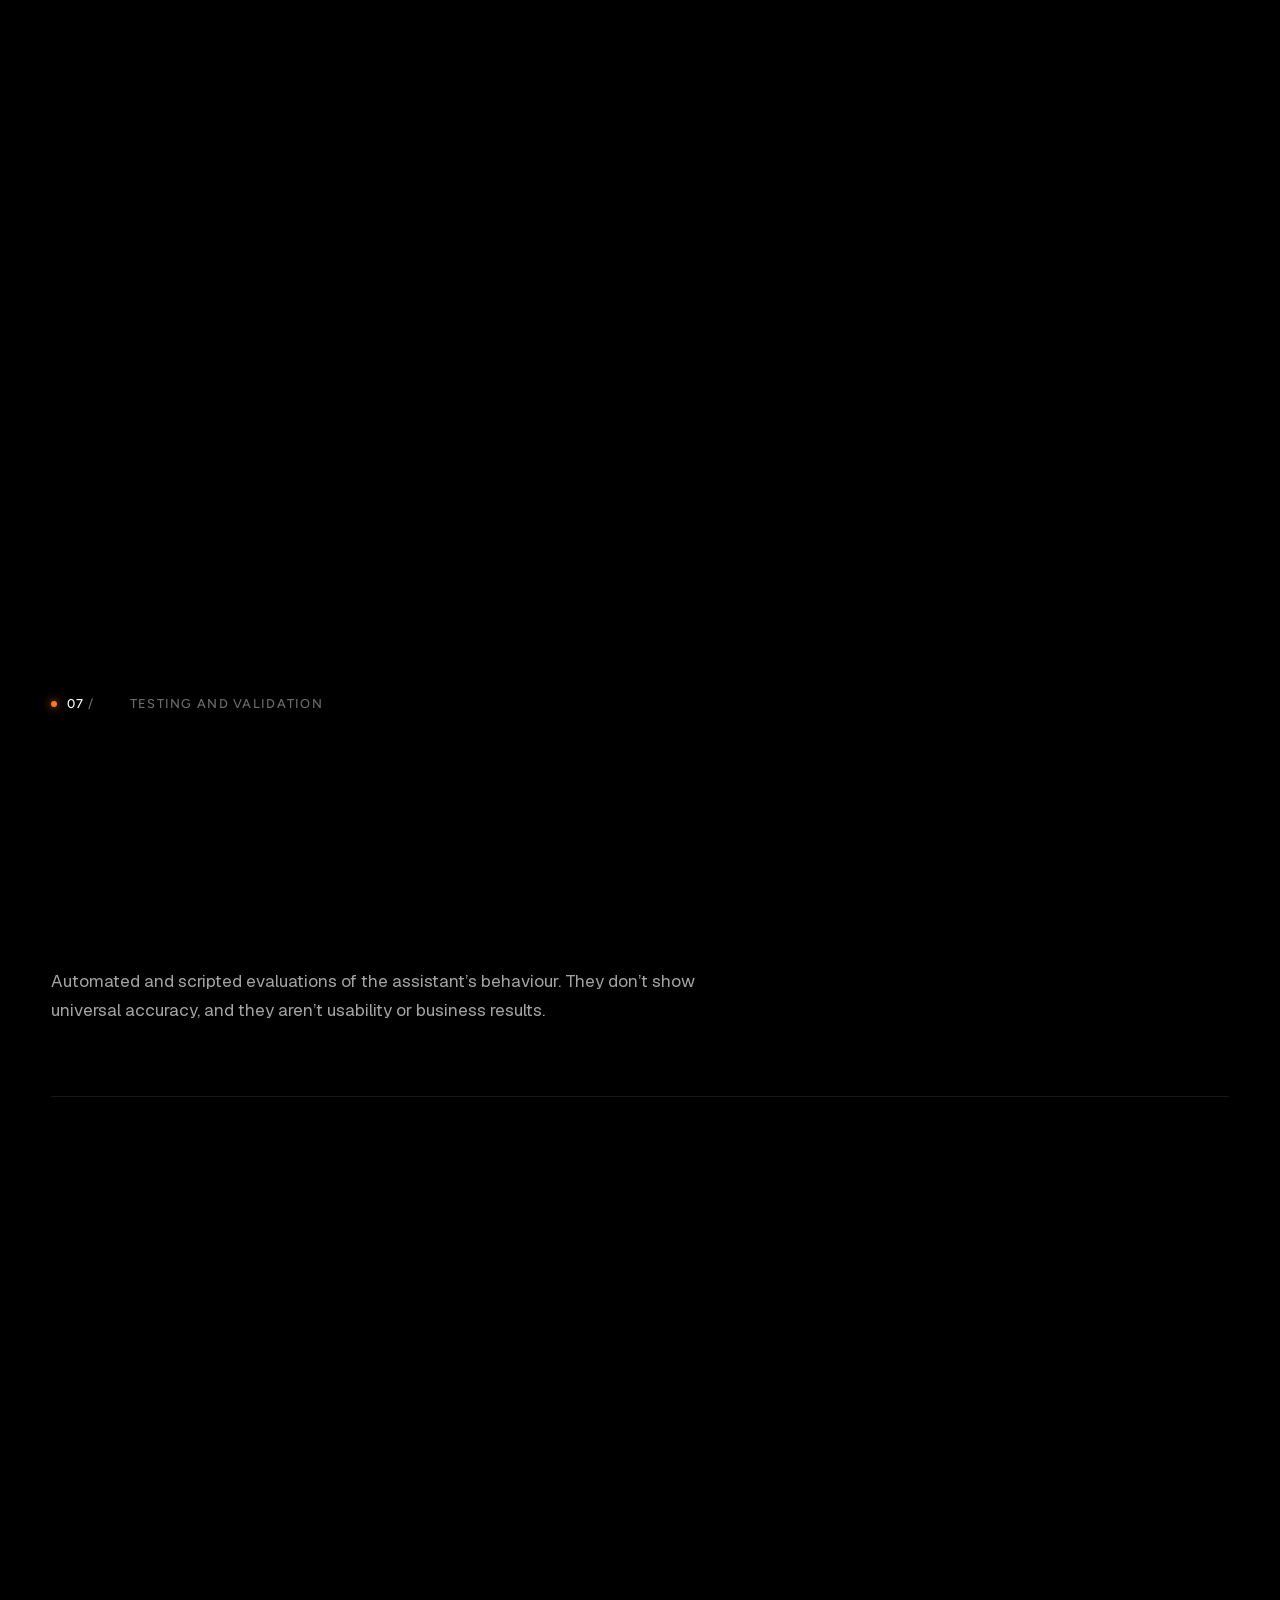
==== commit 8bc5b94d: "Preview: shared dark theme Same black system as the WorkPerks case study (theme.css, identical acros" ====
--- a/preview/index.html
+++ b/preview/index.html
@@ -390,8 +390,8 @@
   </div>
   <div class="wrap end">
     <nav class="end-nav" aria-label="Where next">
-      <a class="slink sl-lg" href="../detailed.html">The technical deep dive<svg class="sl-arr" viewBox="0 0 10 10" aria-hidden="true"><path d="M1.004 9.166 9.337.833m0 0v8.333m0-8.333H1.004"/></svg></a>
-      <a class="slink sl-lg" href="https://uxsiddha.github.io/generative-emr-case-study/">Next project: Generative EMR<svg class="sl-arr" viewBox="0 0 10 10" aria-hidden="true"><path d="M1.004 9.166 9.337.833m0 0v8.333m0-8.333H1.004"/></svg></a>
+      <a class="slink sl-lg" href="detailed.html">The technical deep dive<svg class="sl-arr" viewBox="0 0 10 10" aria-hidden="true"><path d="M1.004 9.166 9.337.833m0 0v8.333m0-8.333H1.004"/></svg></a>
+      <a class="slink sl-lg" href="https://uxsiddha.github.io/generative-emr-case-study/preview/">Next project: Generative EMR<svg class="sl-arr" viewBox="0 0 10 10" aria-hidden="true"><path d="M1.004 9.166 9.337.833m0 0v8.333m0-8.333H1.004"/></svg></a>
     </nav>
   </div>
 </section>
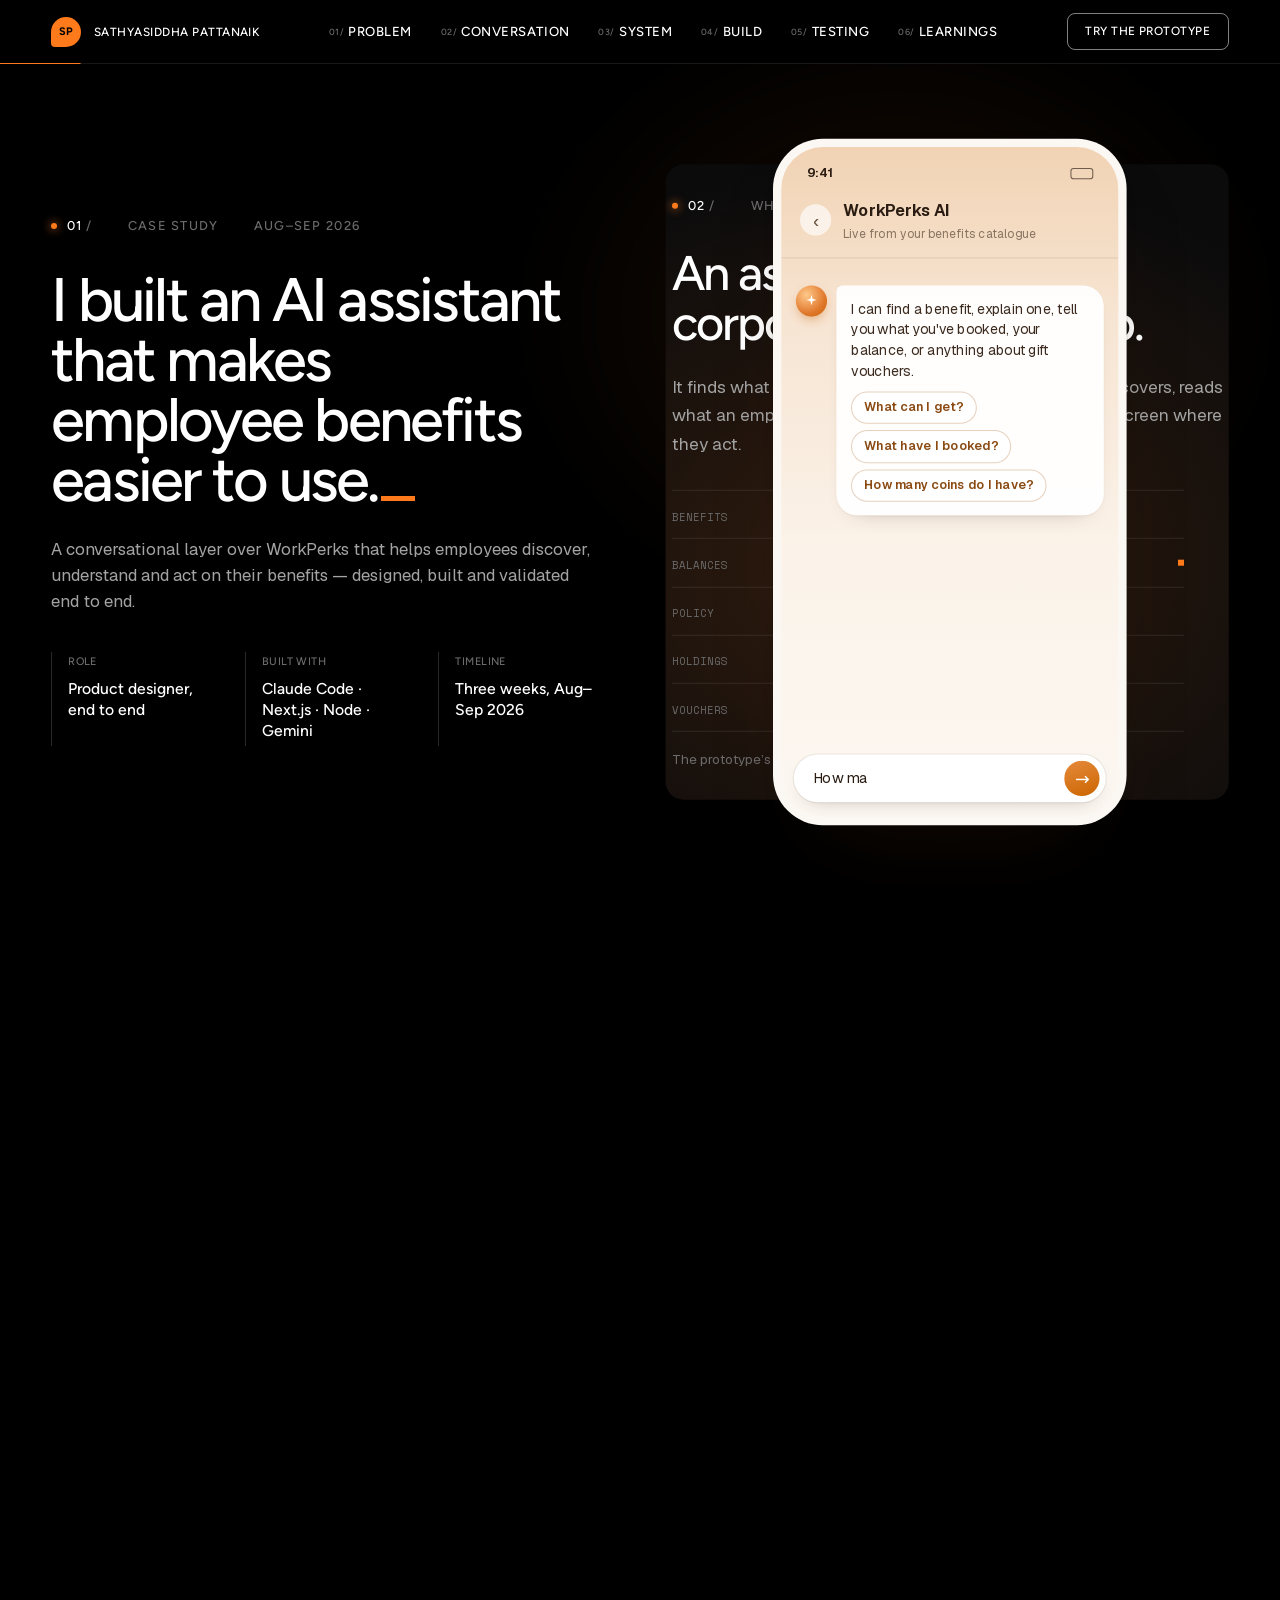
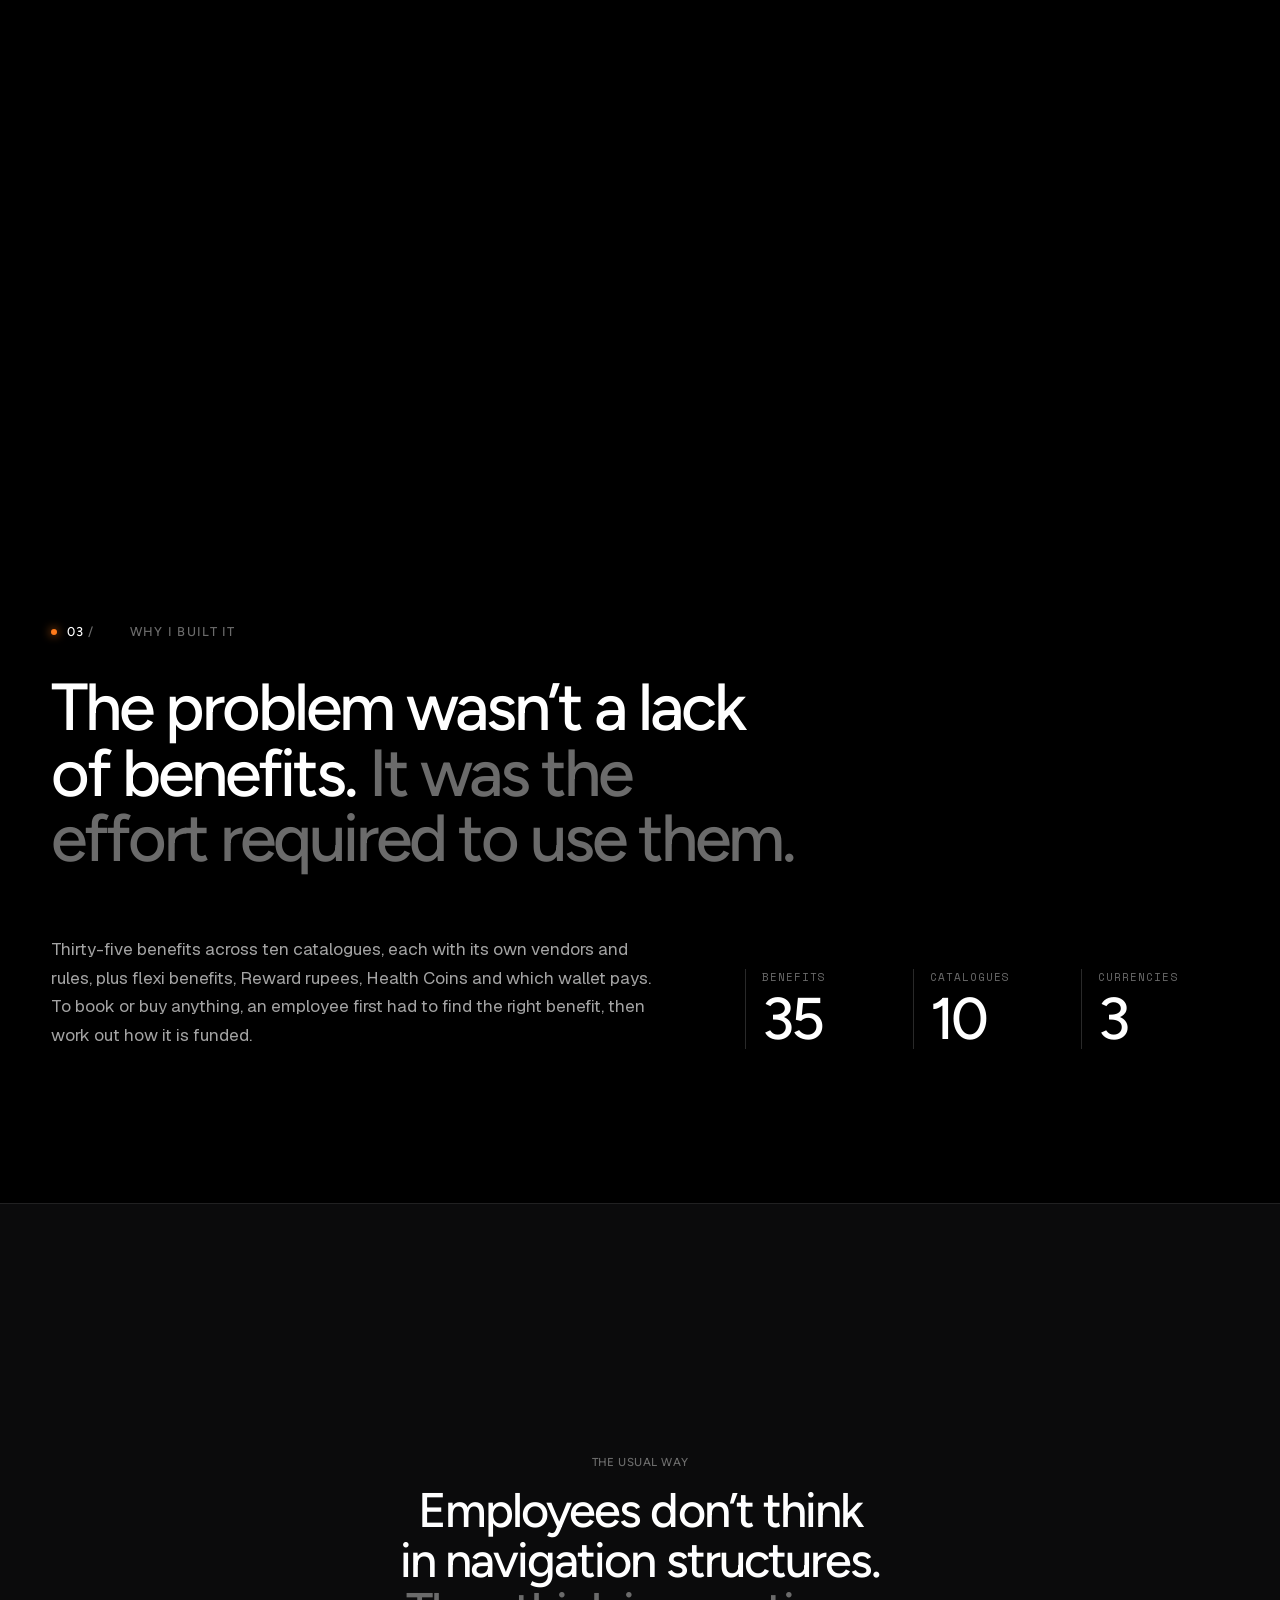
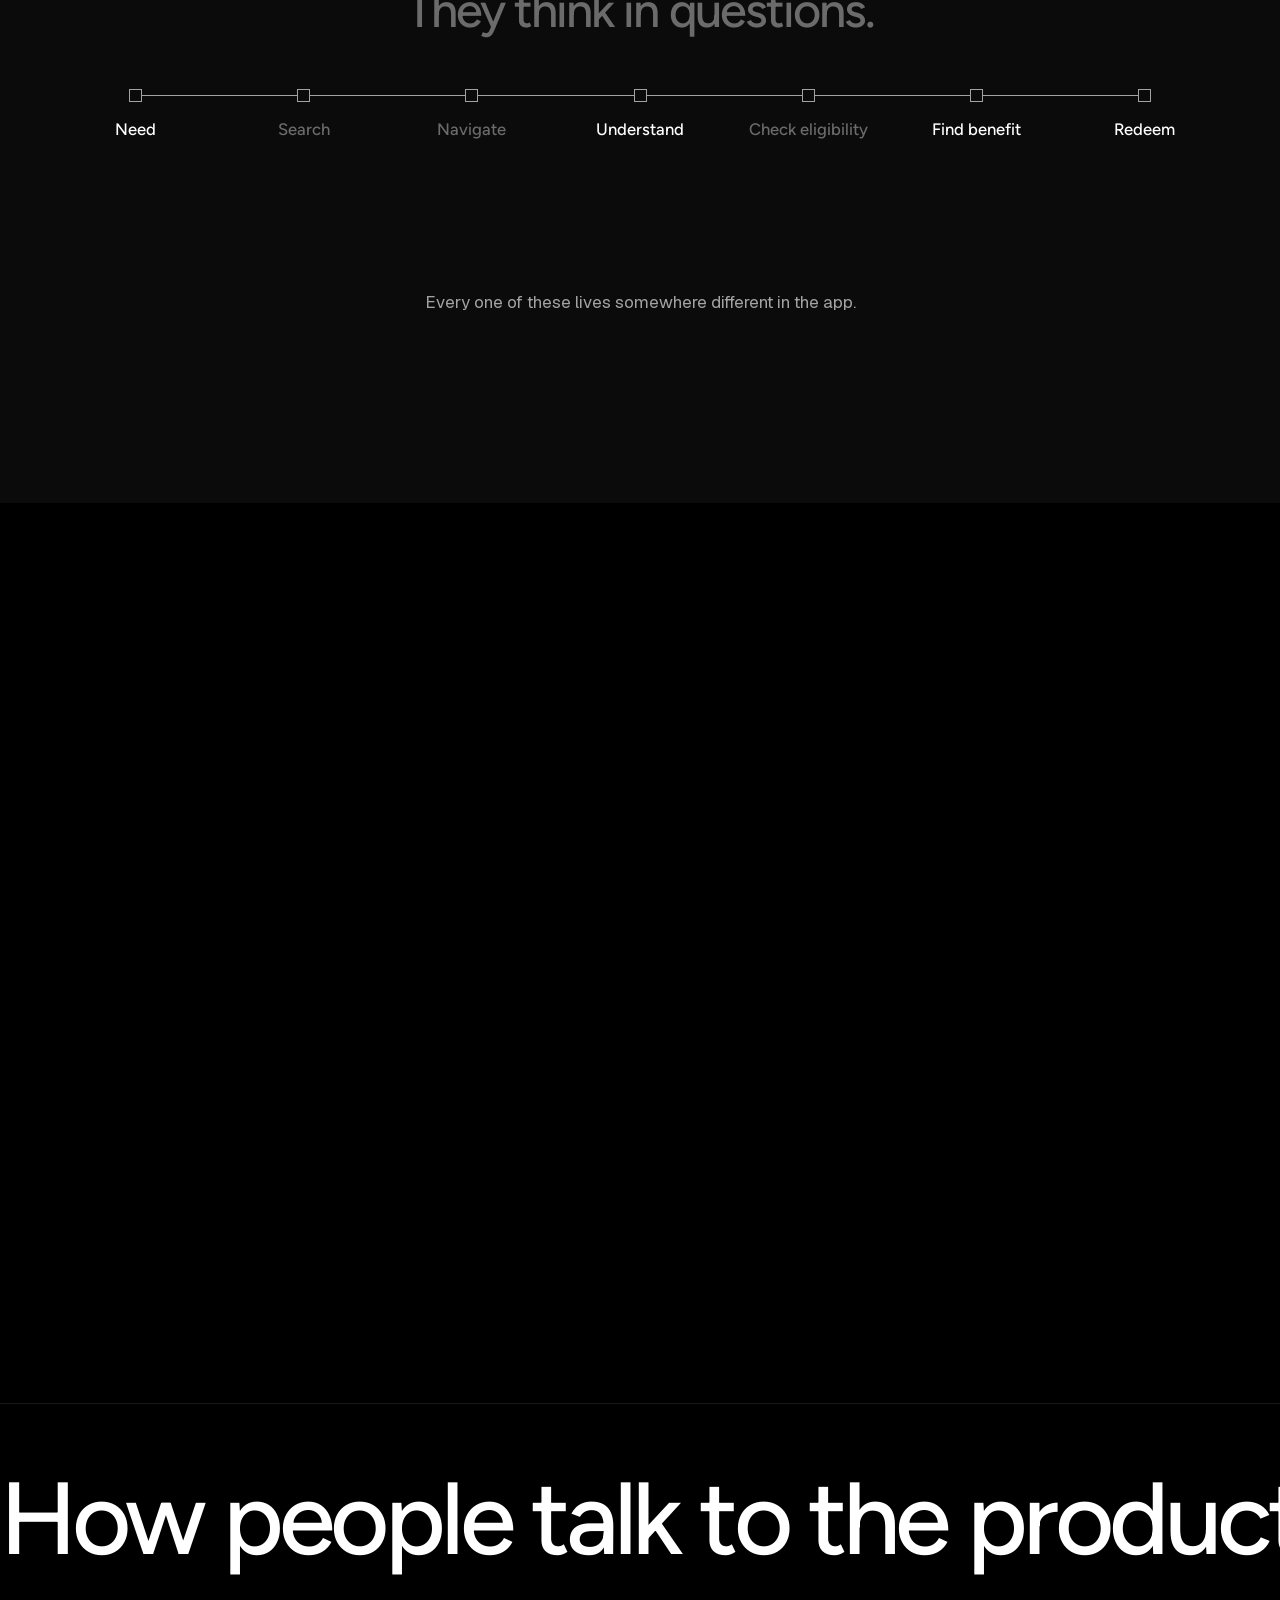
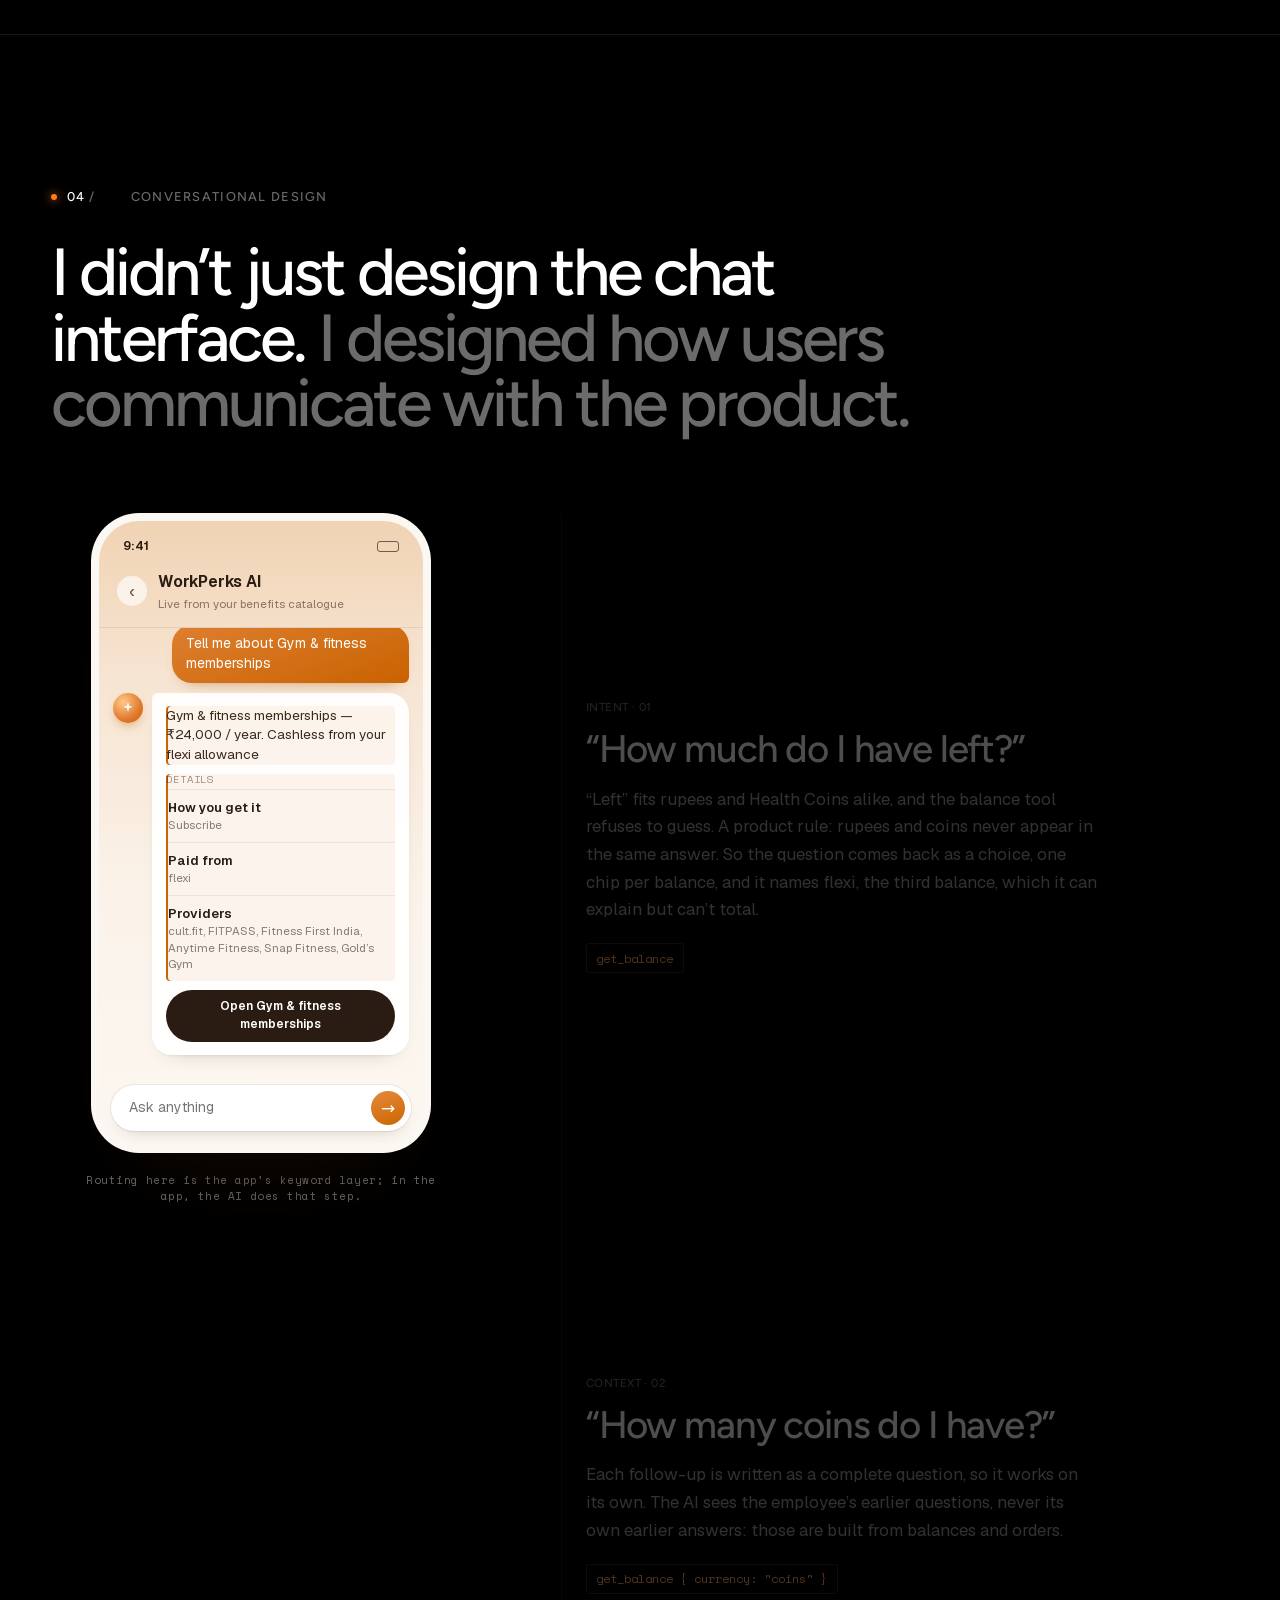
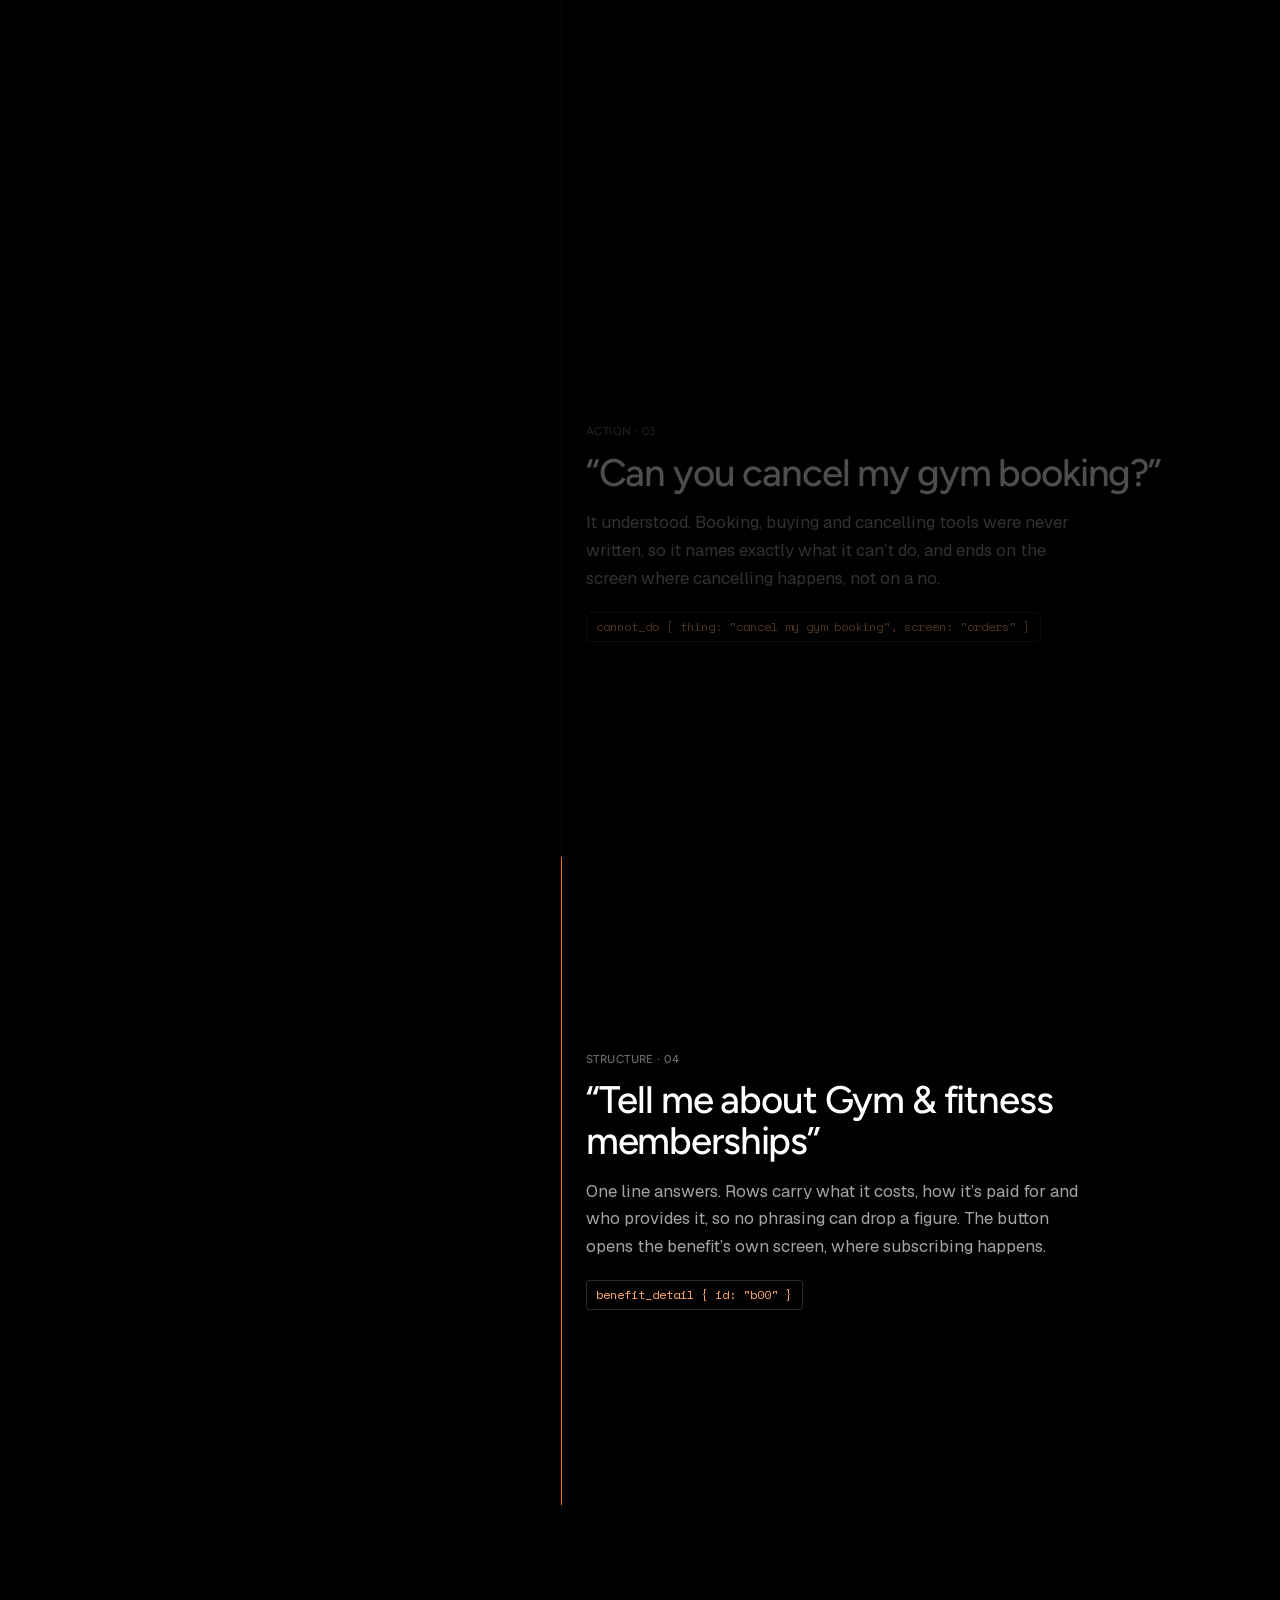
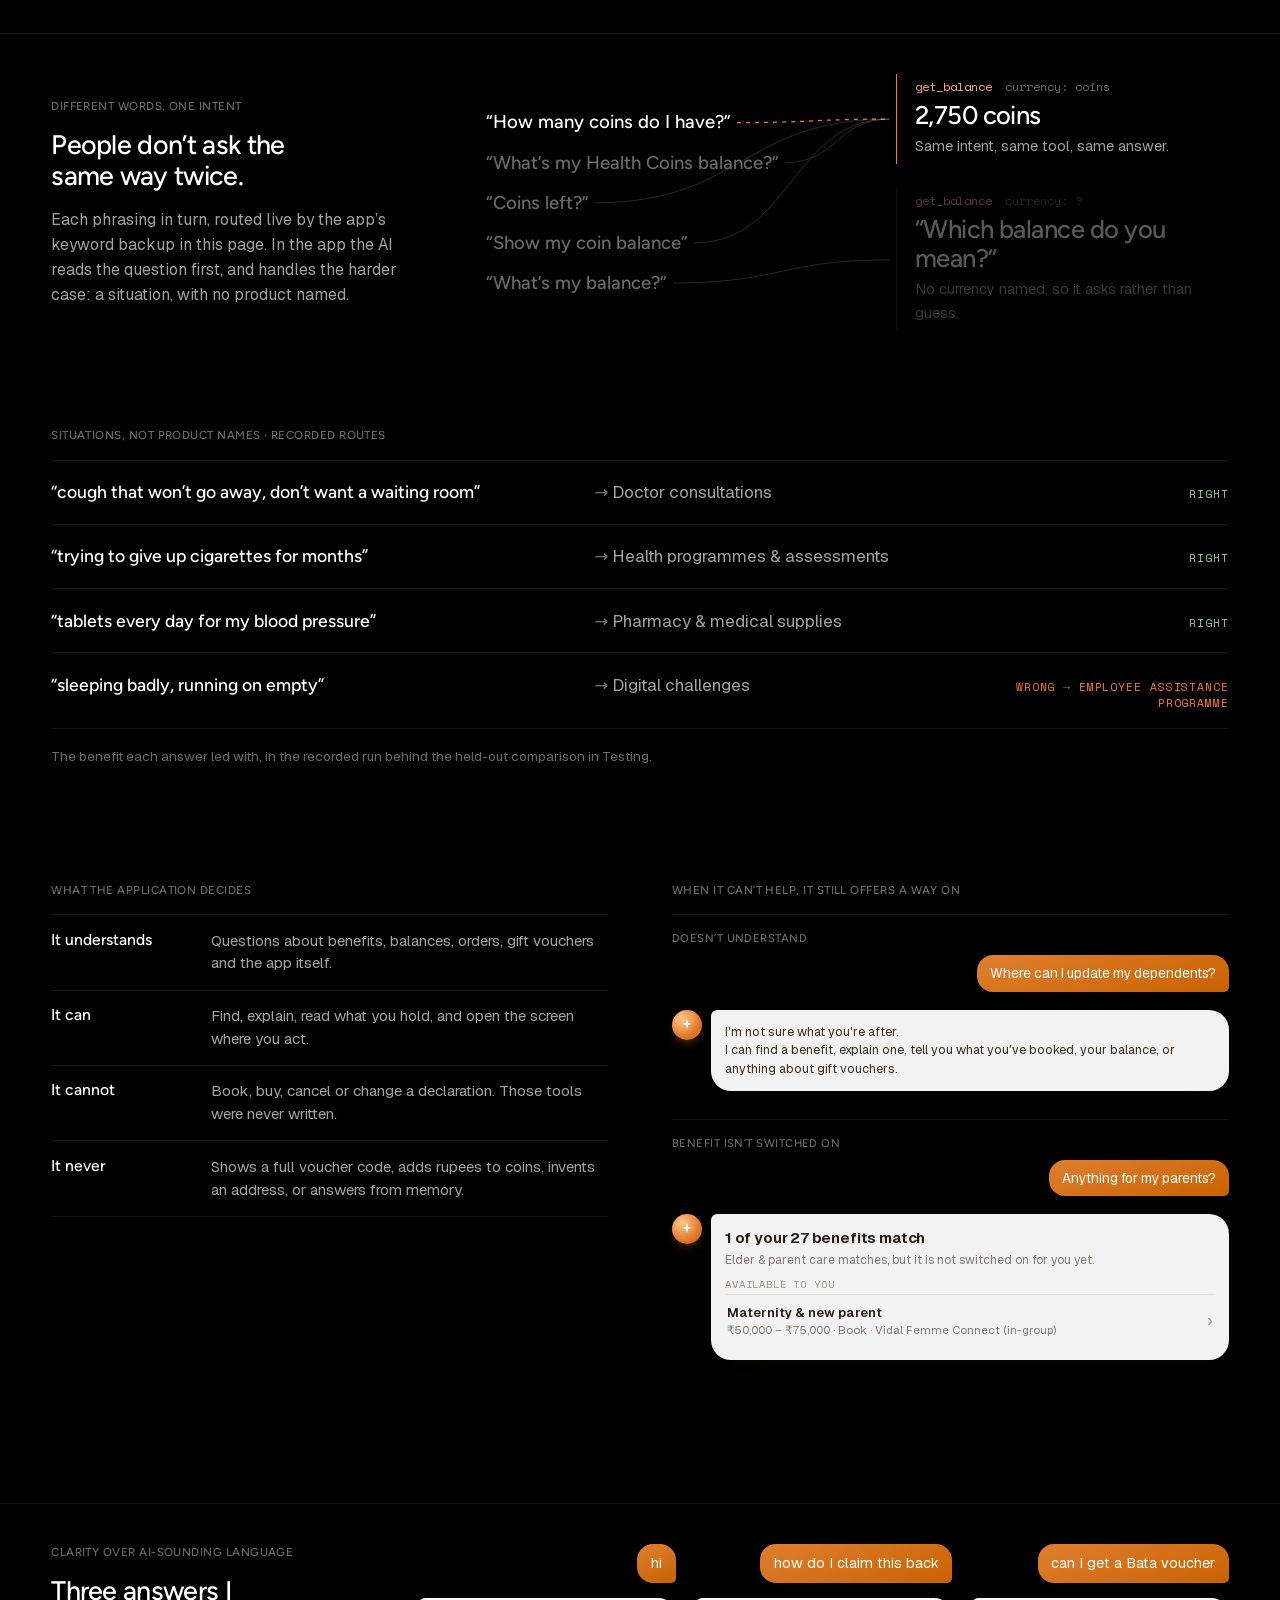
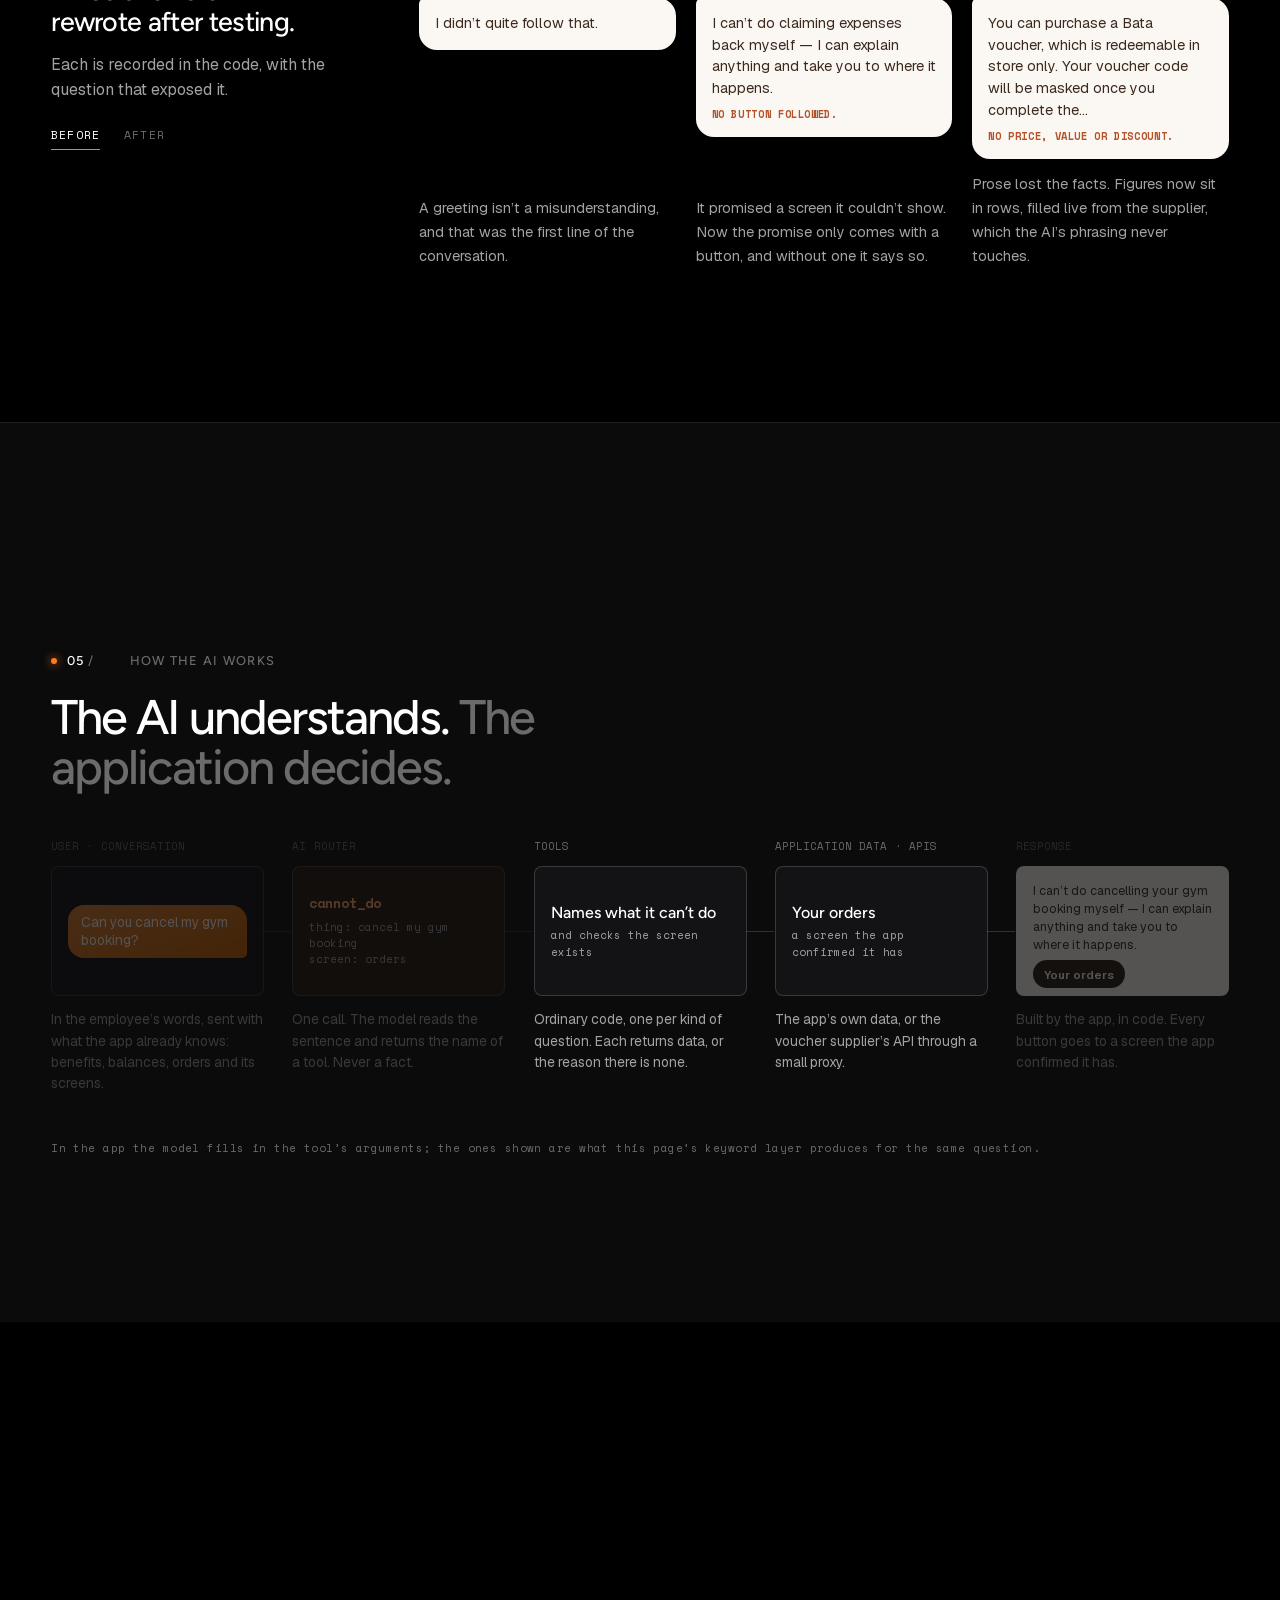
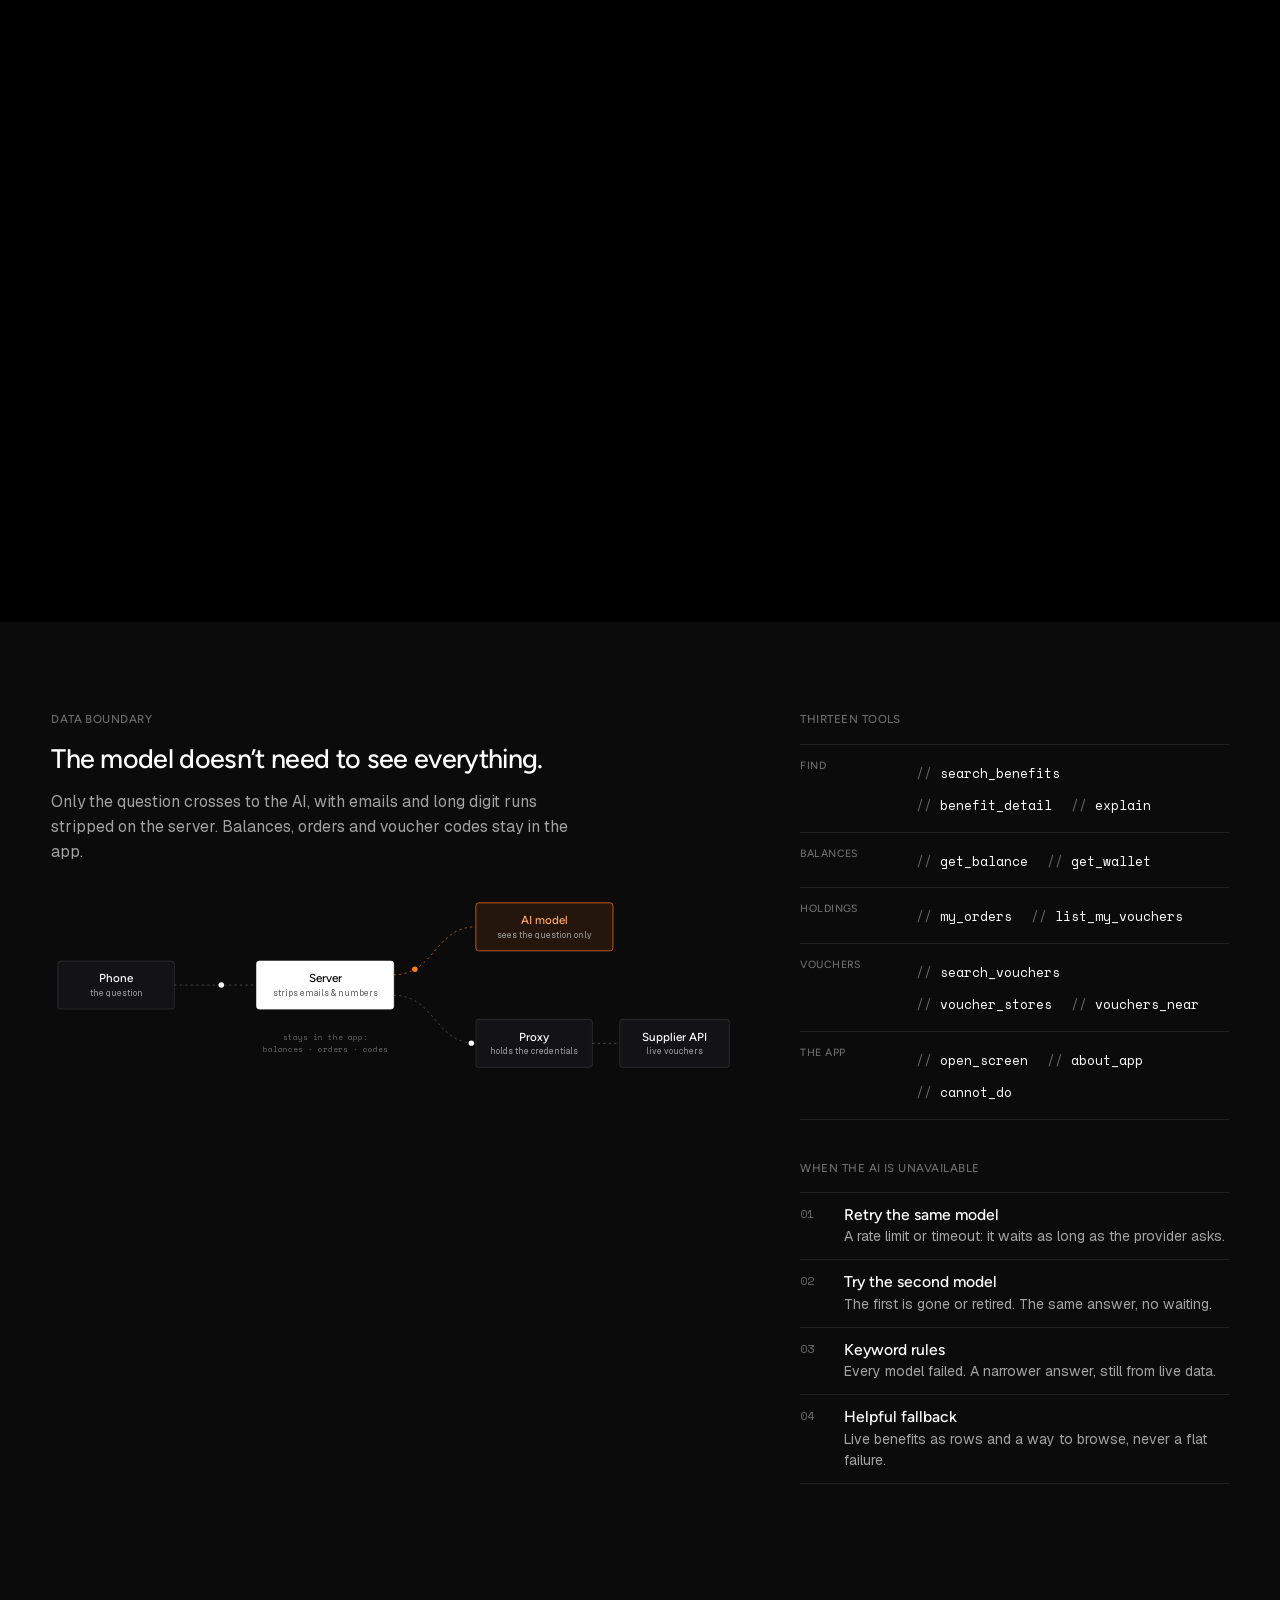
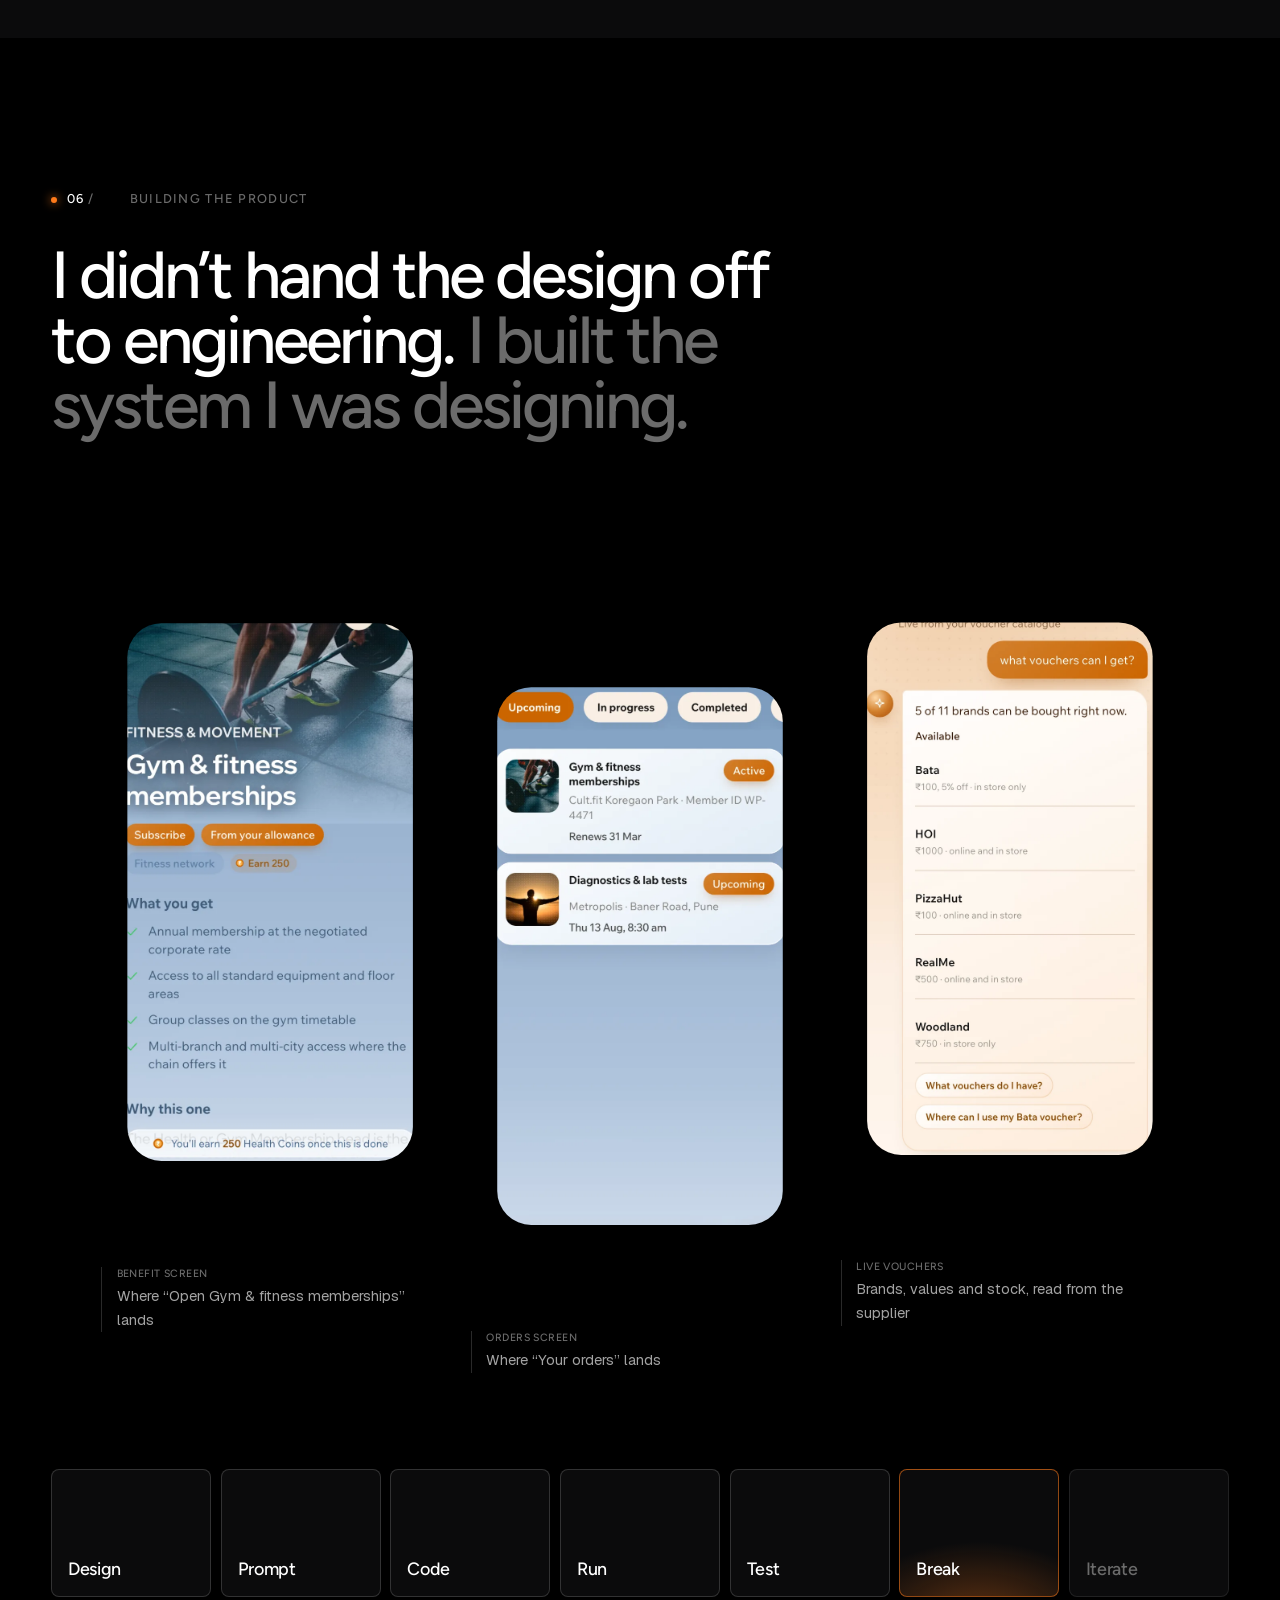
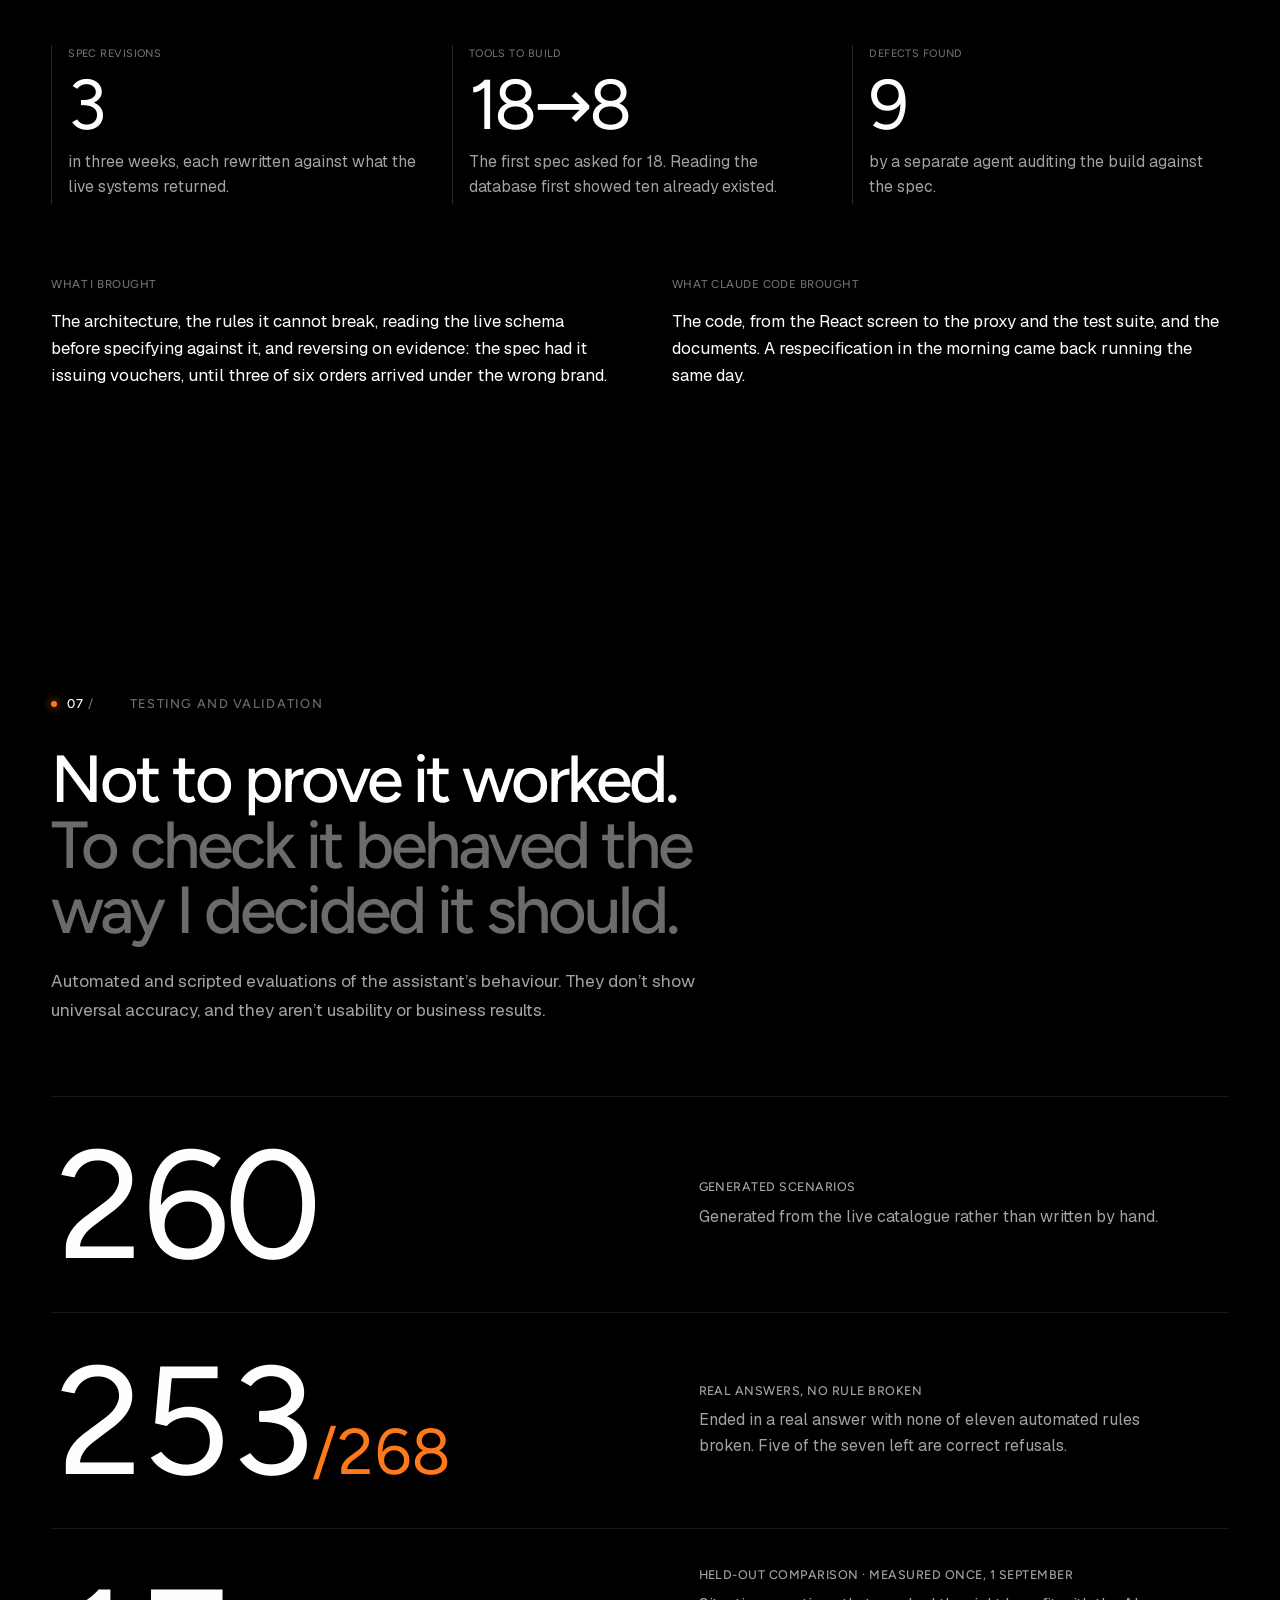
==== commit 2c0577f0: "Preview: undo the shared-theme changes on the chatbot Back to the concise-learnings version (68e6f1a" ====
--- a/preview/index.html
+++ b/preview/index.html
@@ -390,8 +390,8 @@
   </div>
   <div class="wrap end">
     <nav class="end-nav" aria-label="Where next">
-      <a class="slink sl-lg" href="detailed.html">The technical deep dive<svg class="sl-arr" viewBox="0 0 10 10" aria-hidden="true"><path d="M1.004 9.166 9.337.833m0 0v8.333m0-8.333H1.004"/></svg></a>
-      <a class="slink sl-lg" href="https://uxsiddha.github.io/generative-emr-case-study/preview/">Next project: Generative EMR<svg class="sl-arr" viewBox="0 0 10 10" aria-hidden="true"><path d="M1.004 9.166 9.337.833m0 0v8.333m0-8.333H1.004"/></svg></a>
+      <a class="slink sl-lg" href="../detailed.html">The technical deep dive<svg class="sl-arr" viewBox="0 0 10 10" aria-hidden="true"><path d="M1.004 9.166 9.337.833m0 0v8.333m0-8.333H1.004"/></svg></a>
+      <a class="slink sl-lg" href="https://uxsiddha.github.io/generative-emr-case-study/">Next project: Generative EMR<svg class="sl-arr" viewBox="0 0 10 10" aria-hidden="true"><path d="M1.004 9.166 9.337.833m0 0v8.333m0-8.333H1.004"/></svg></a>
     </nav>
   </div>
 </section>
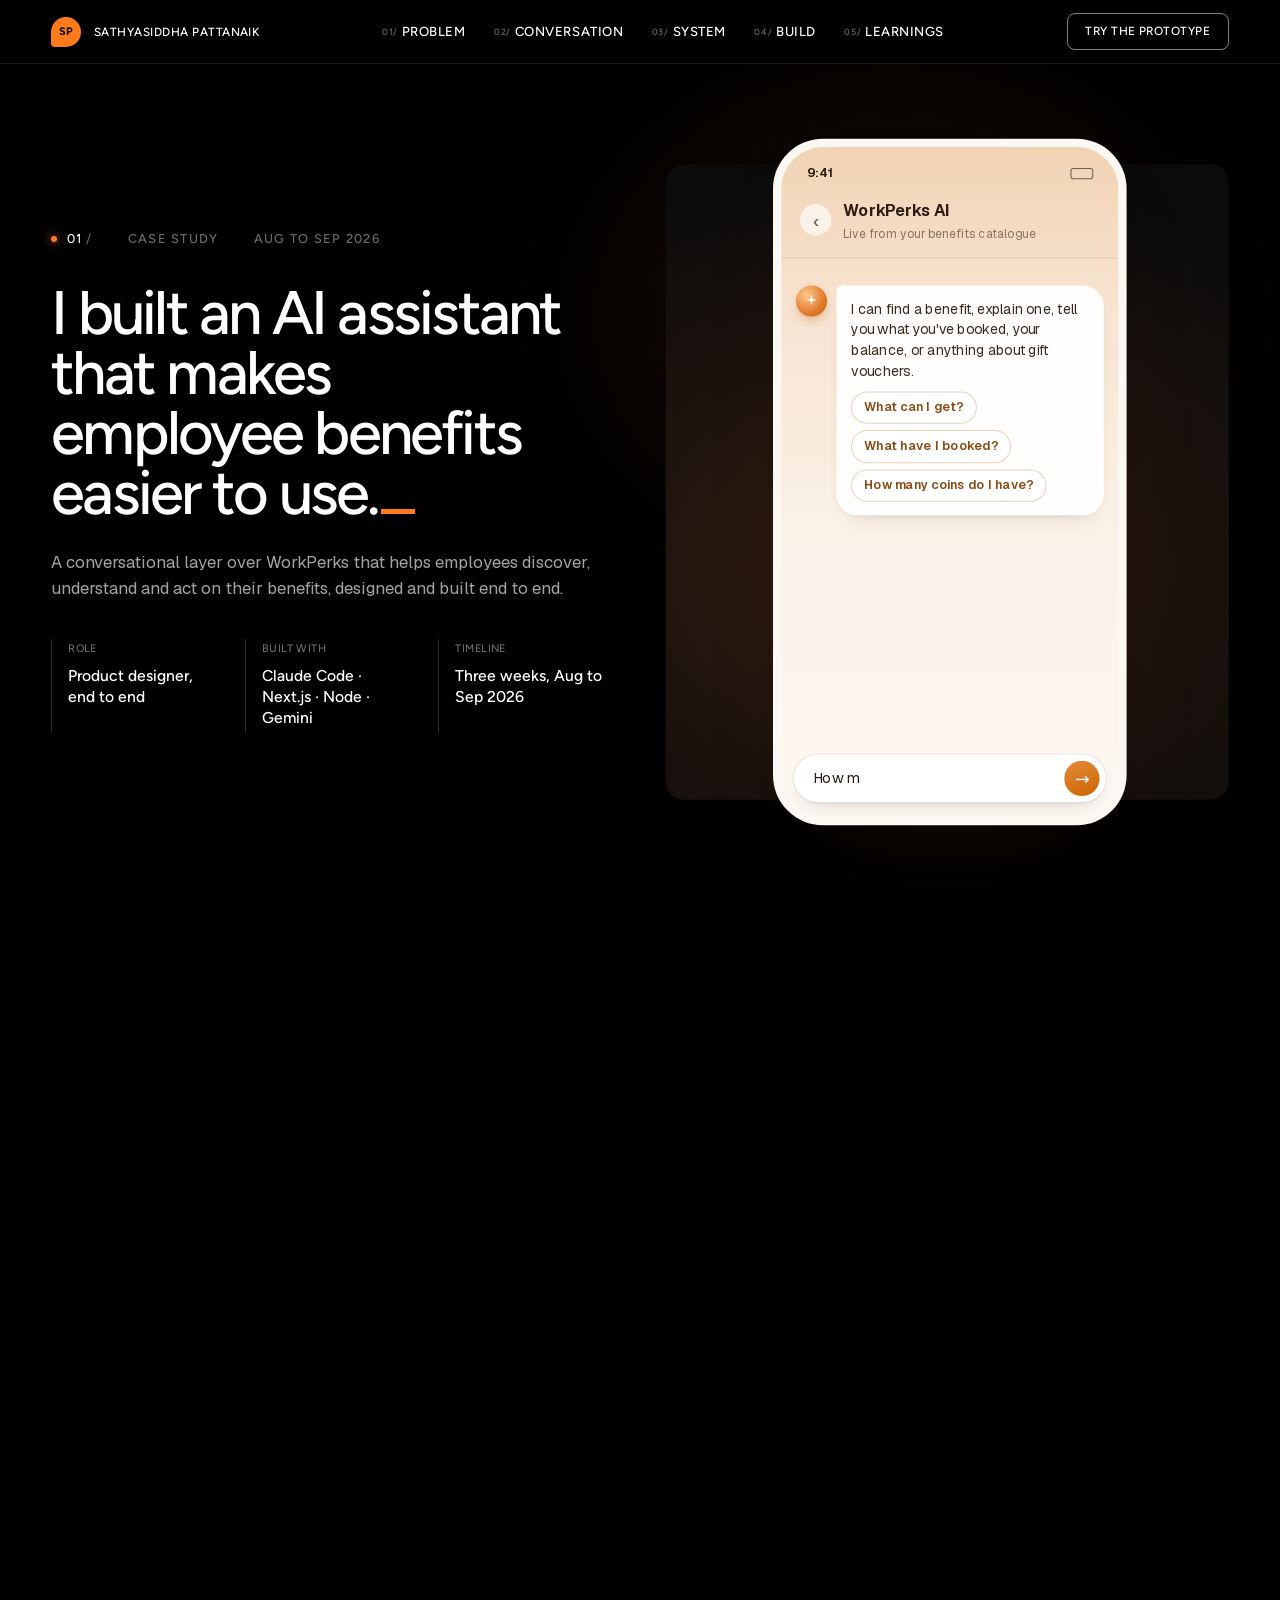
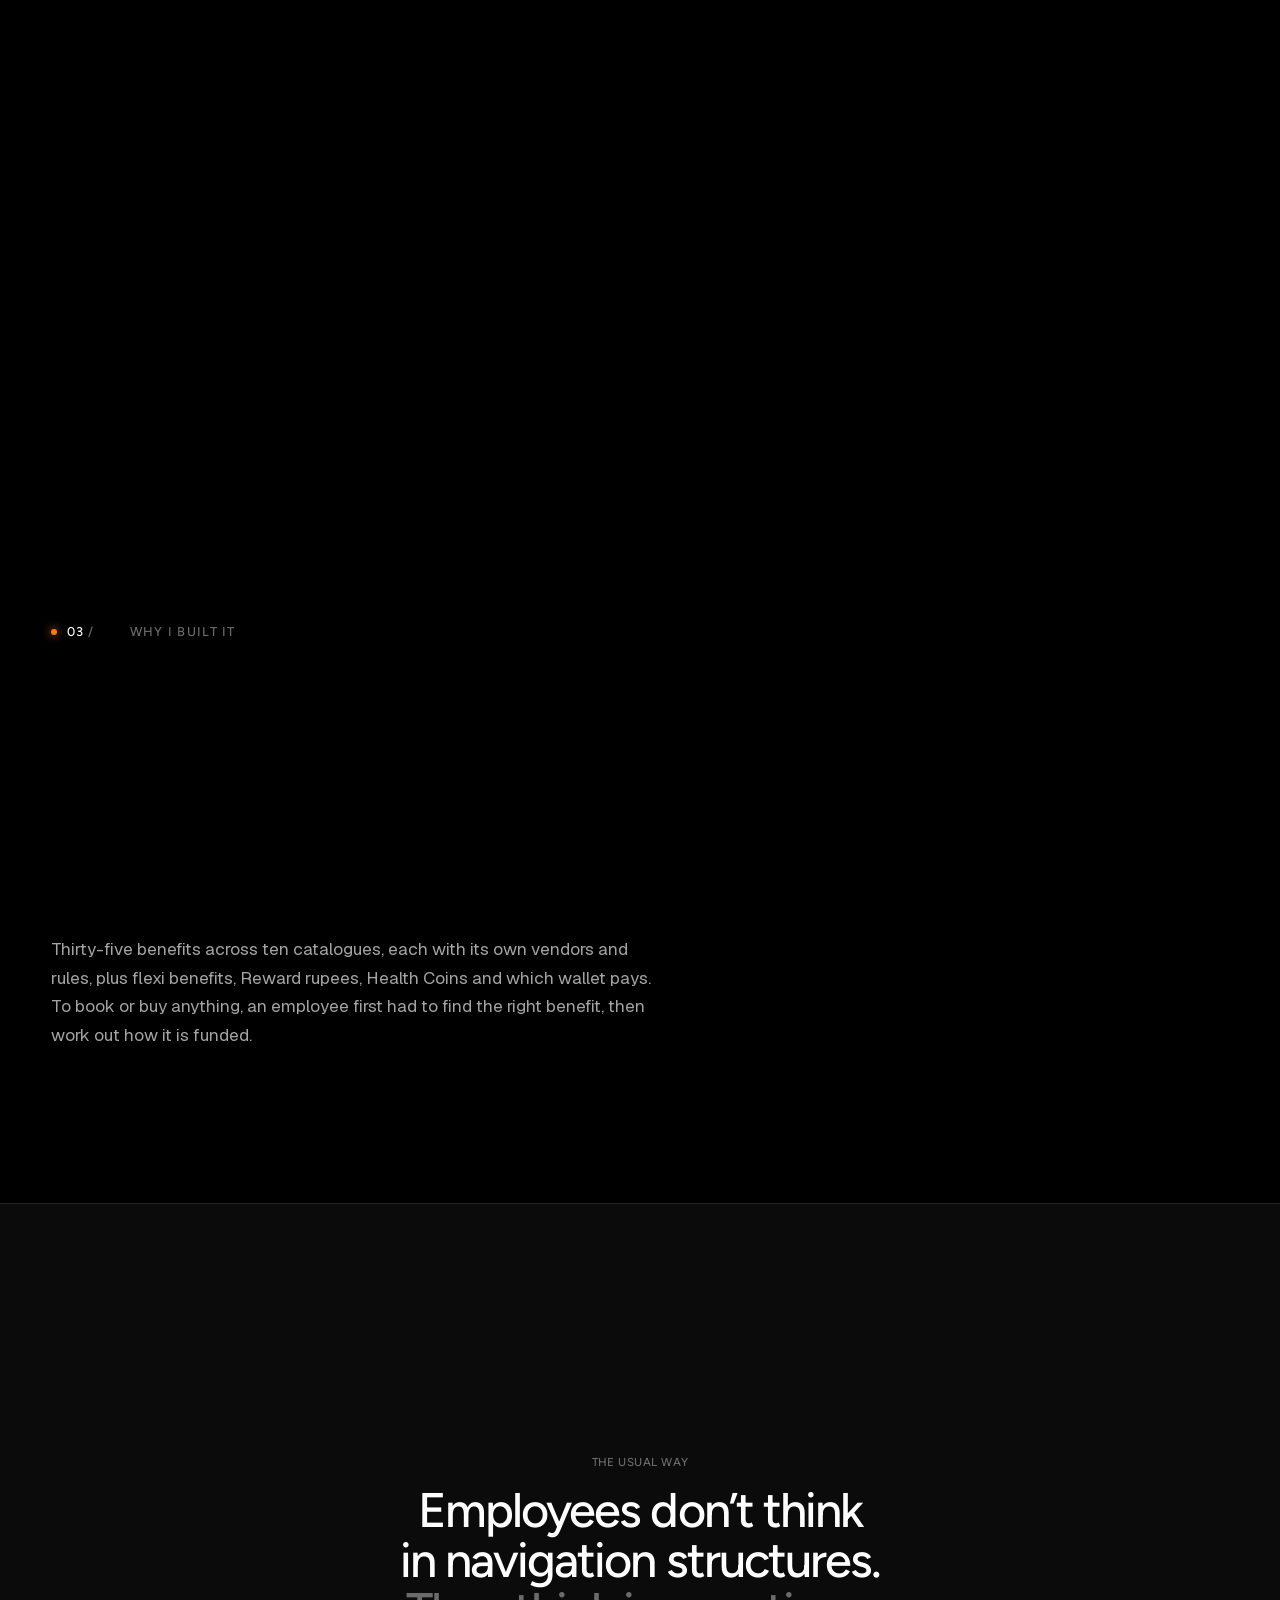
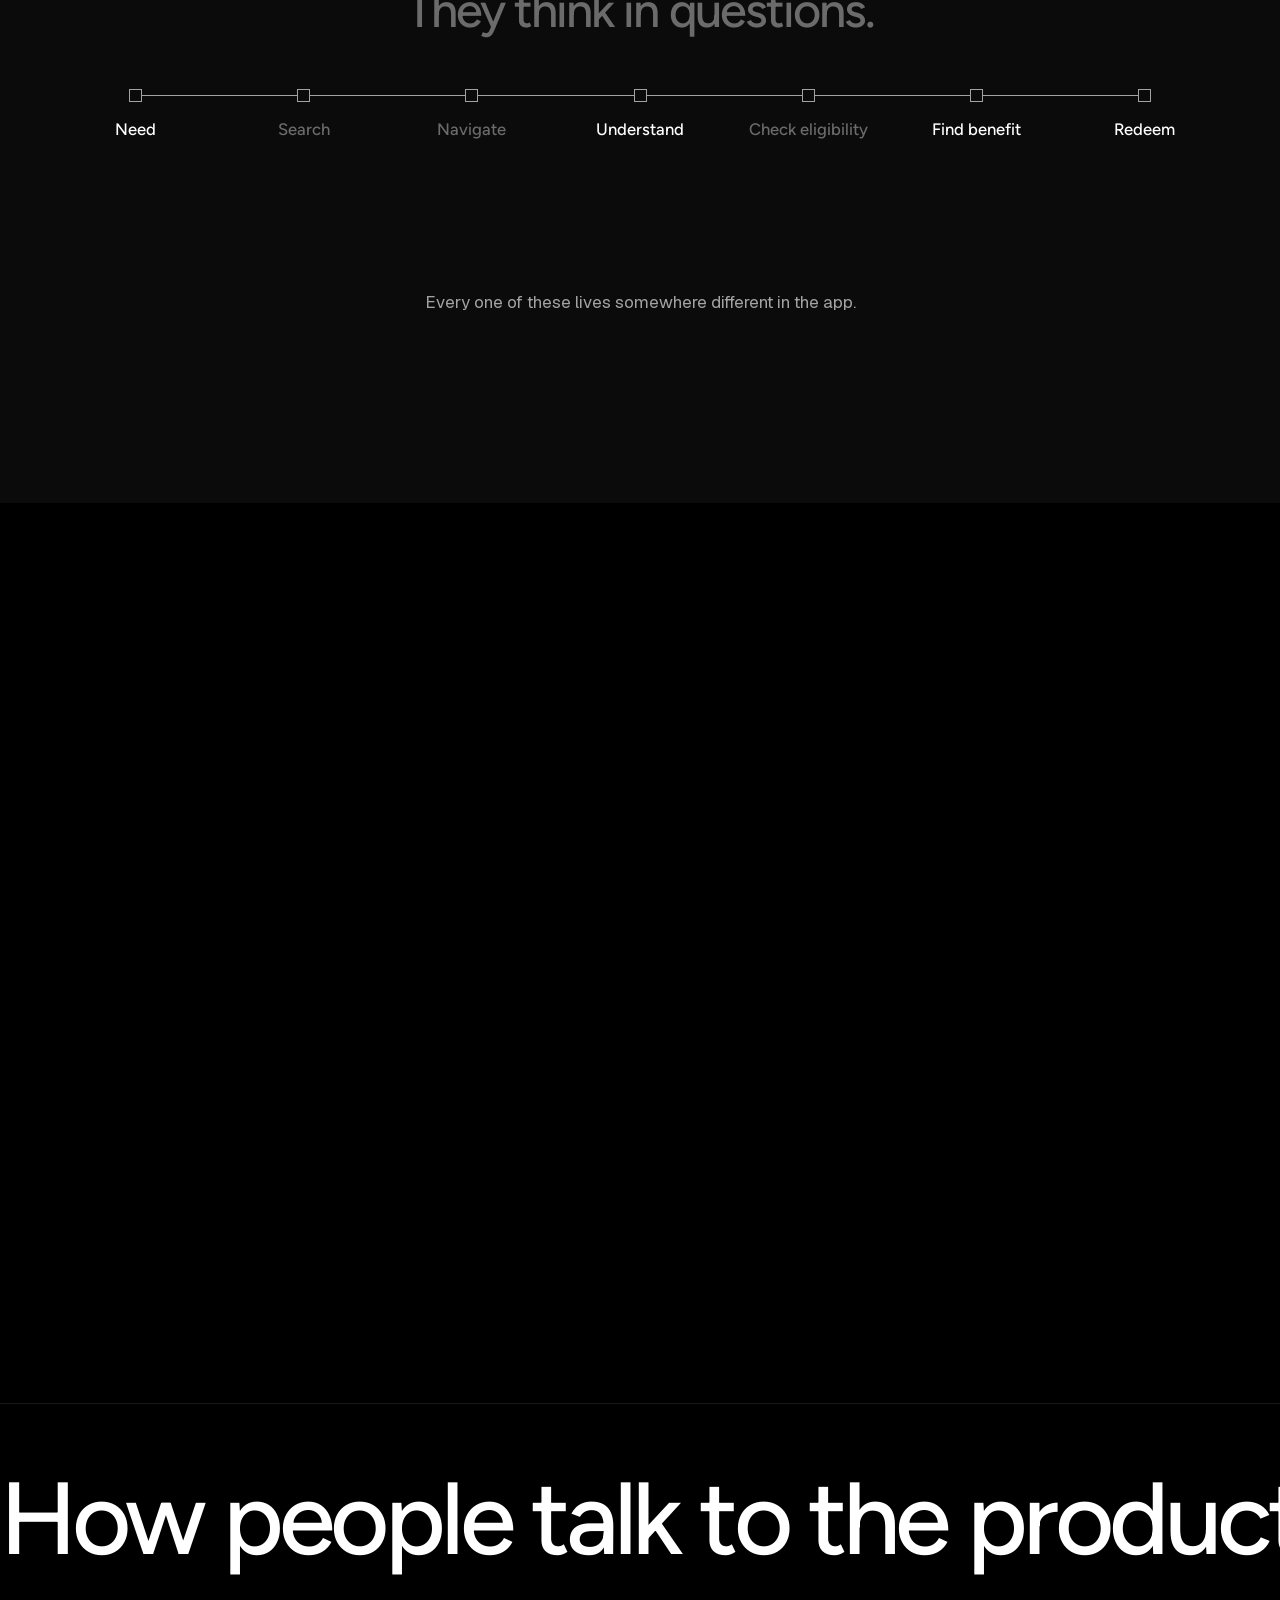
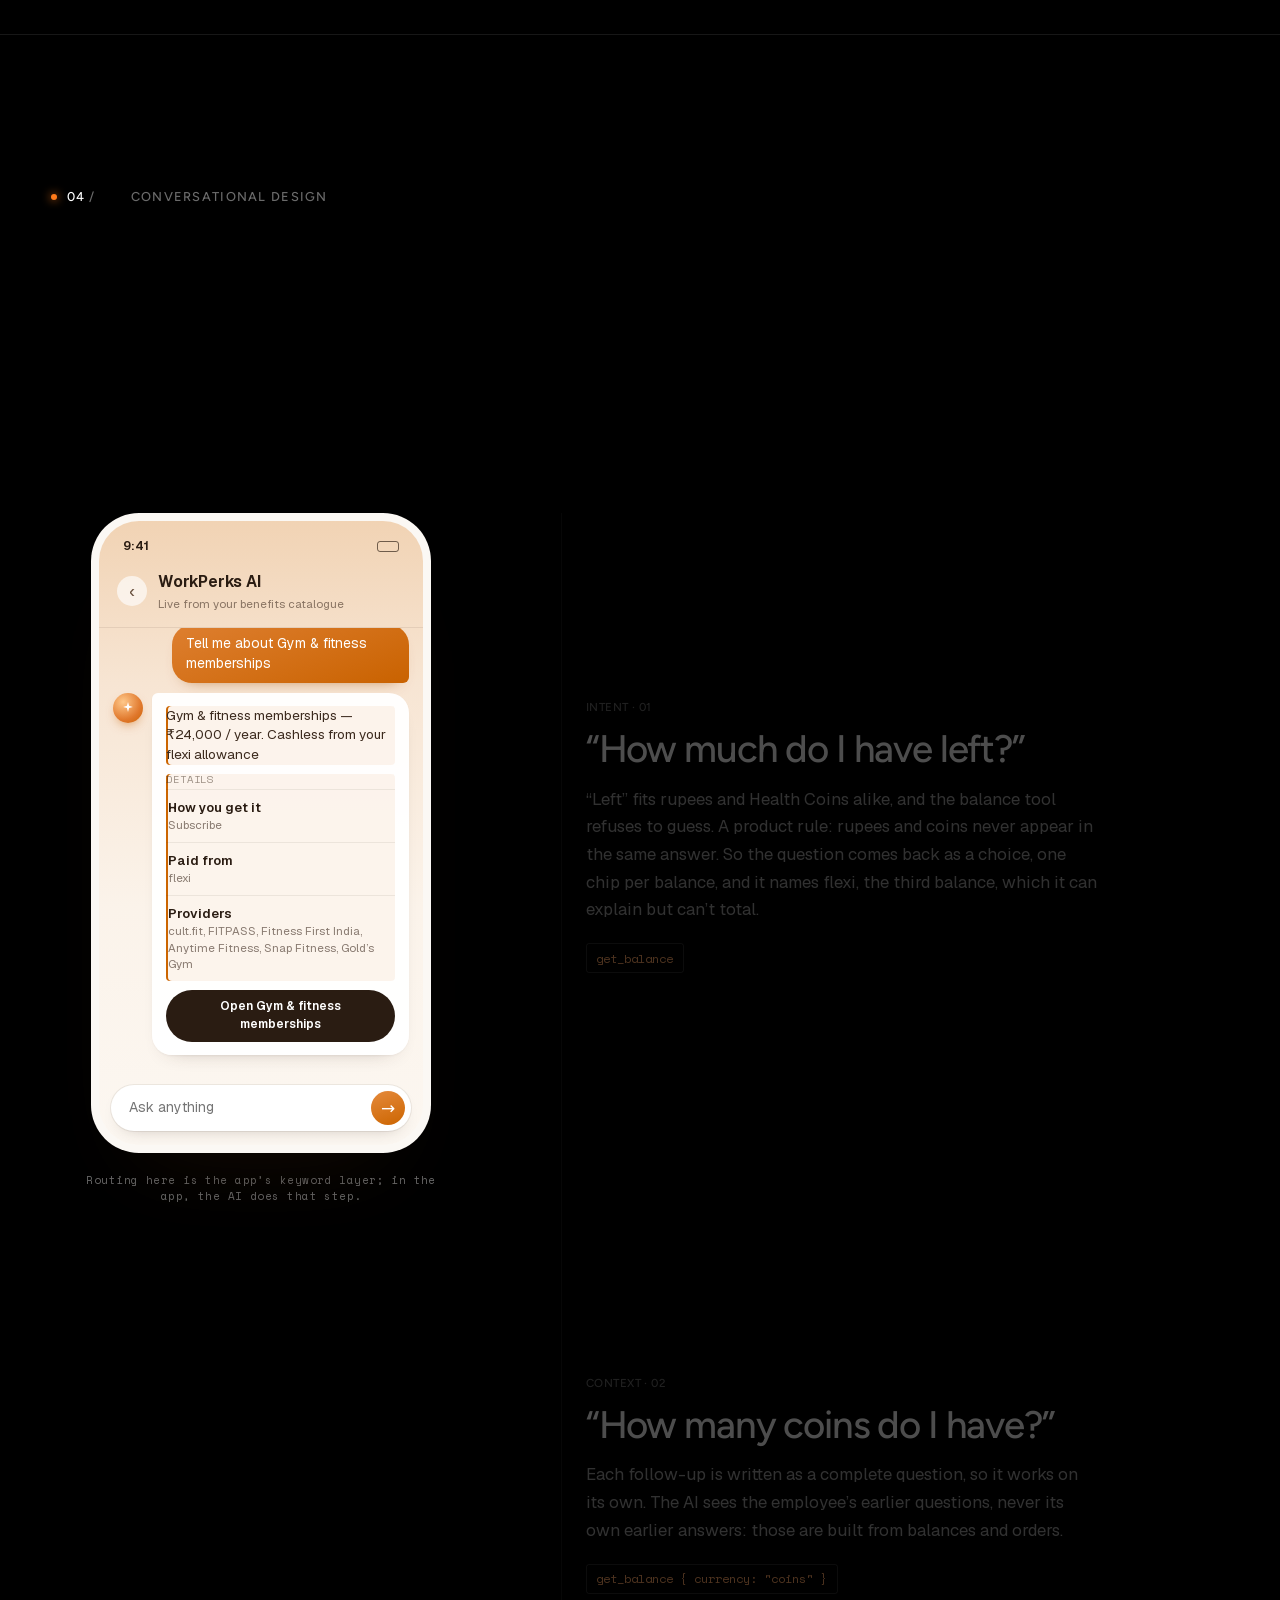
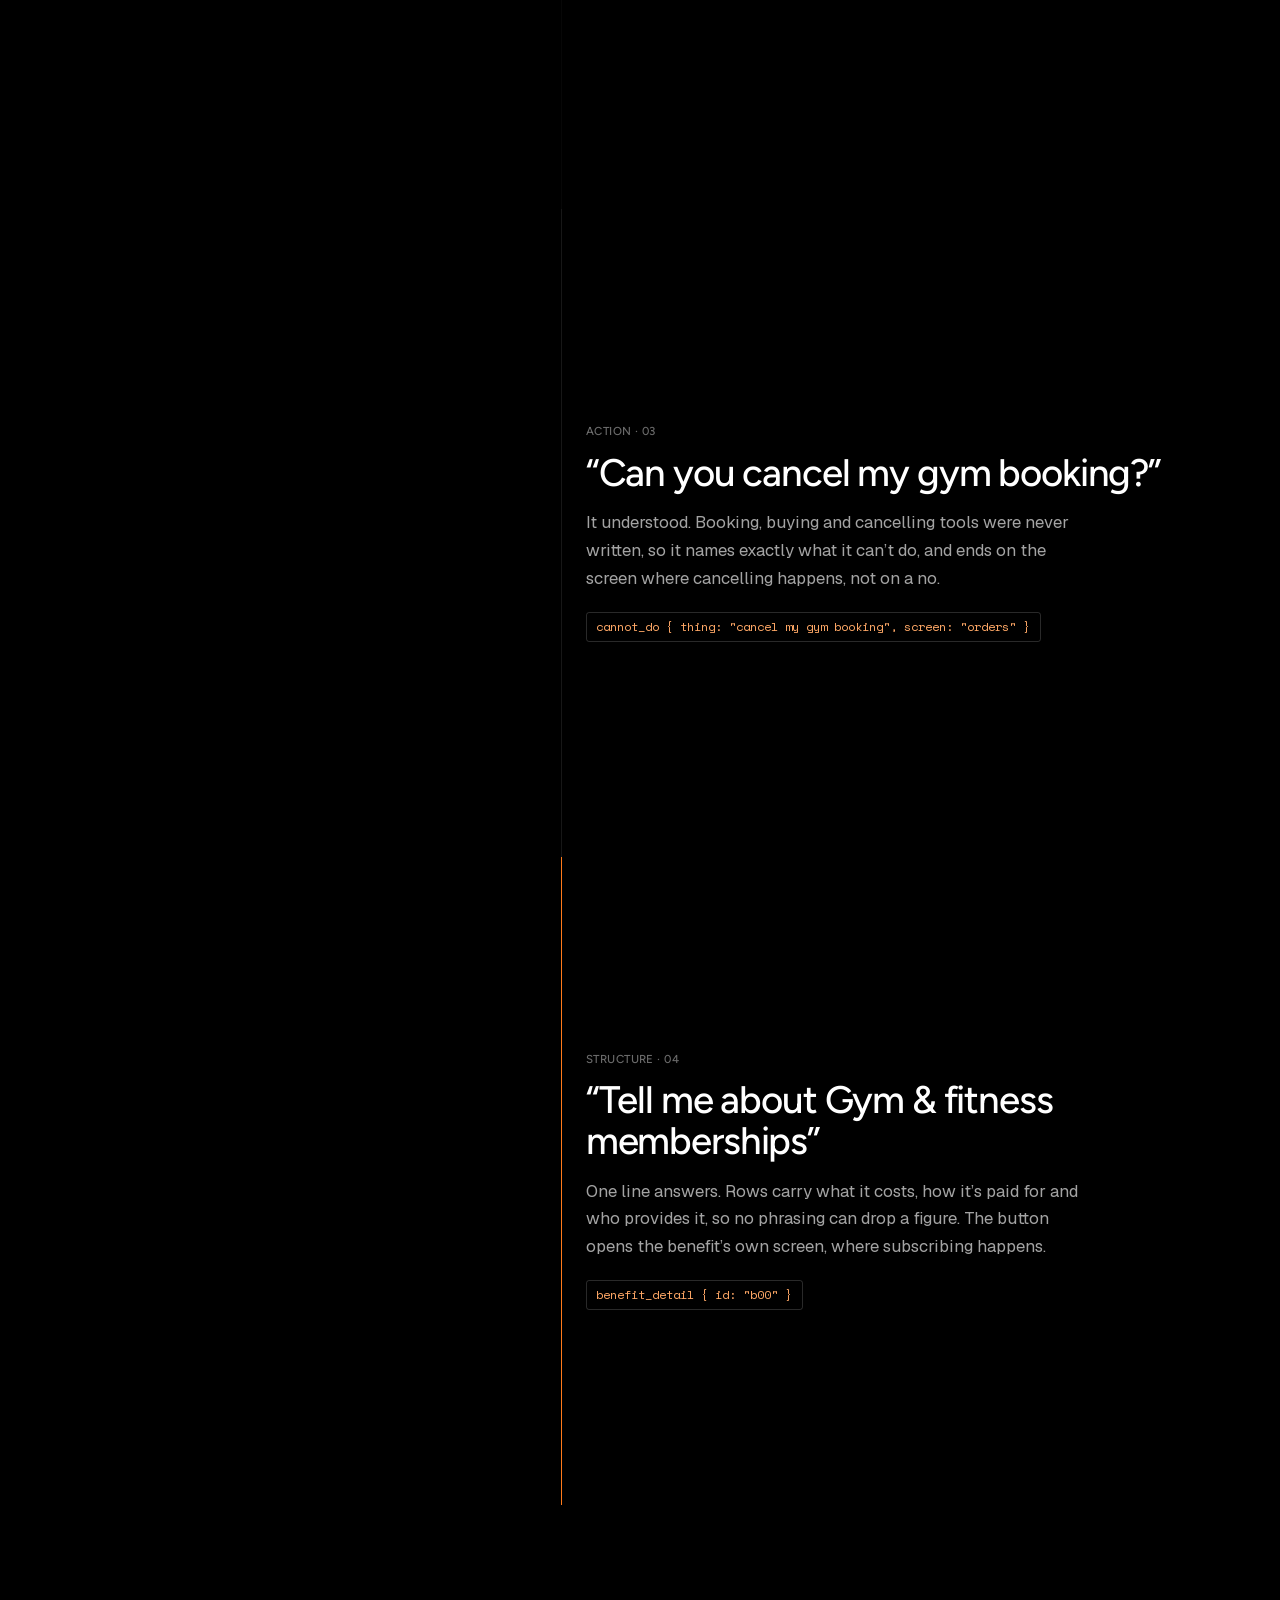
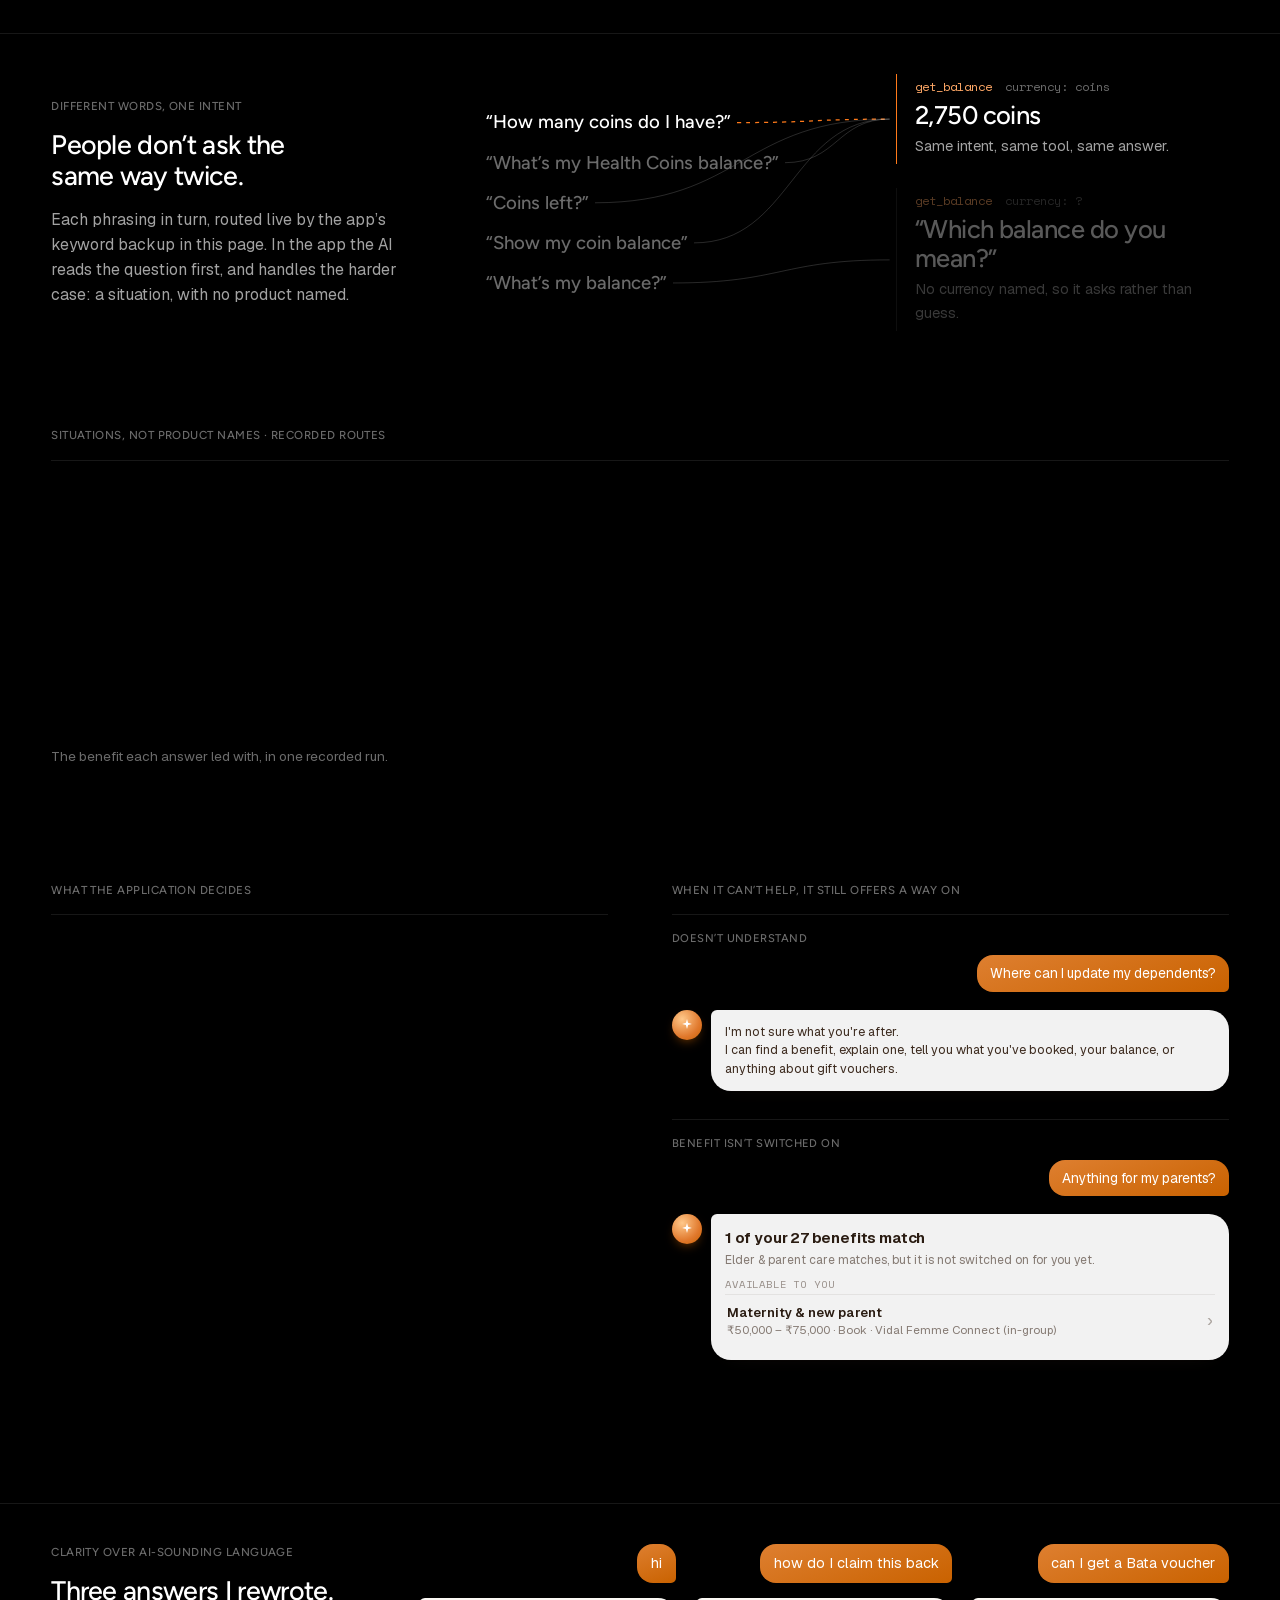
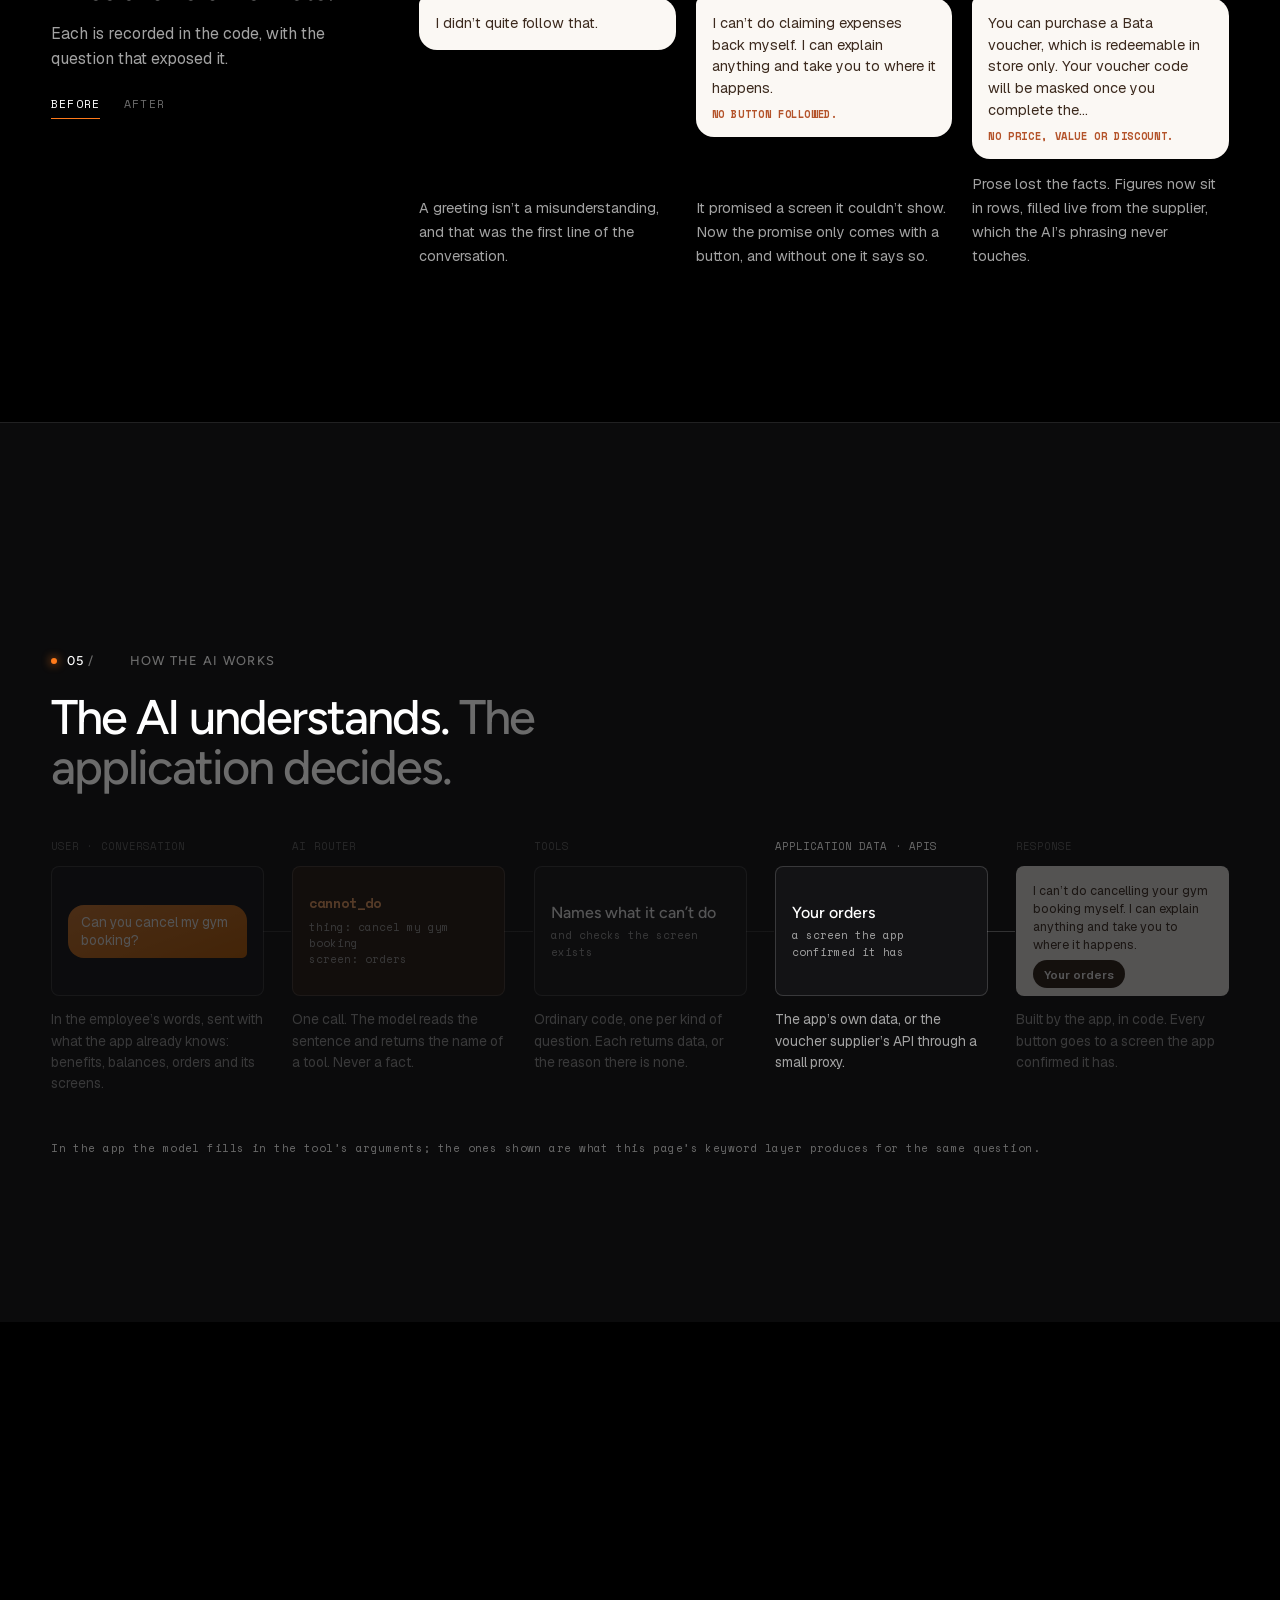
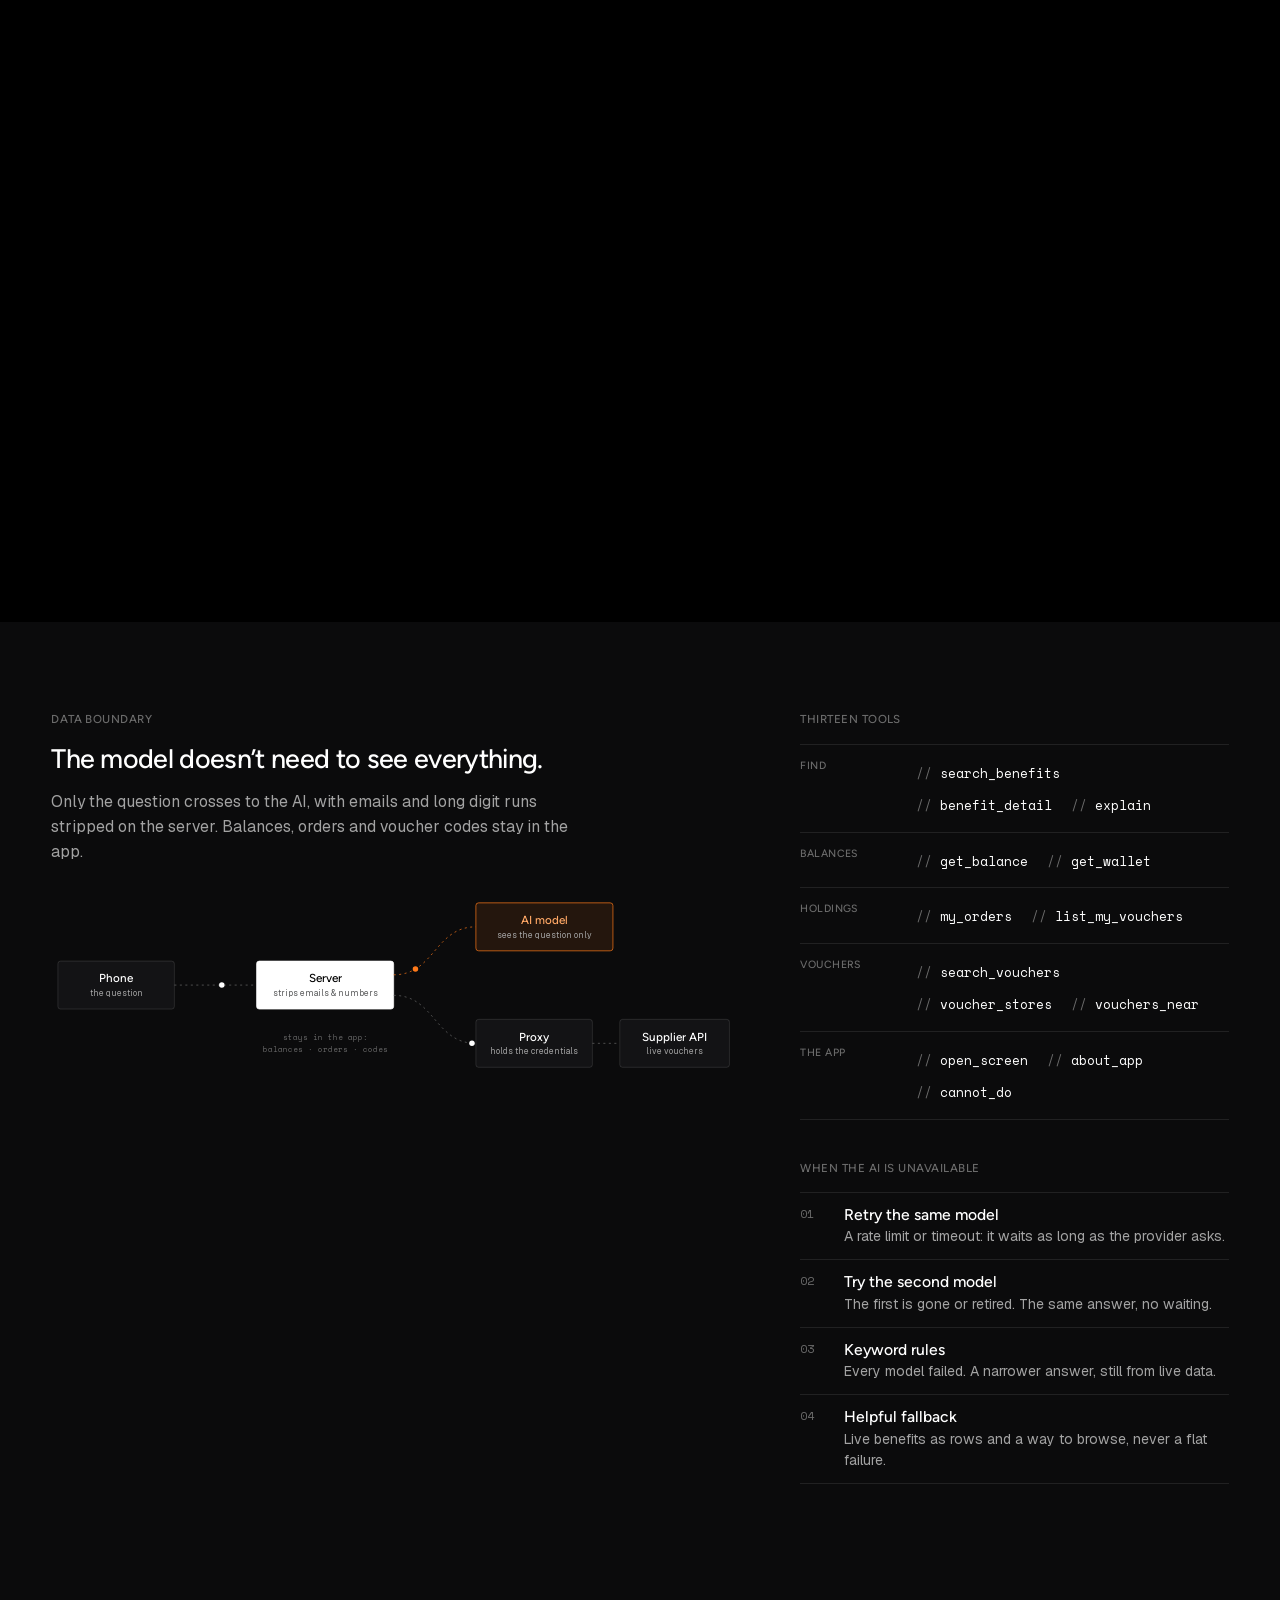
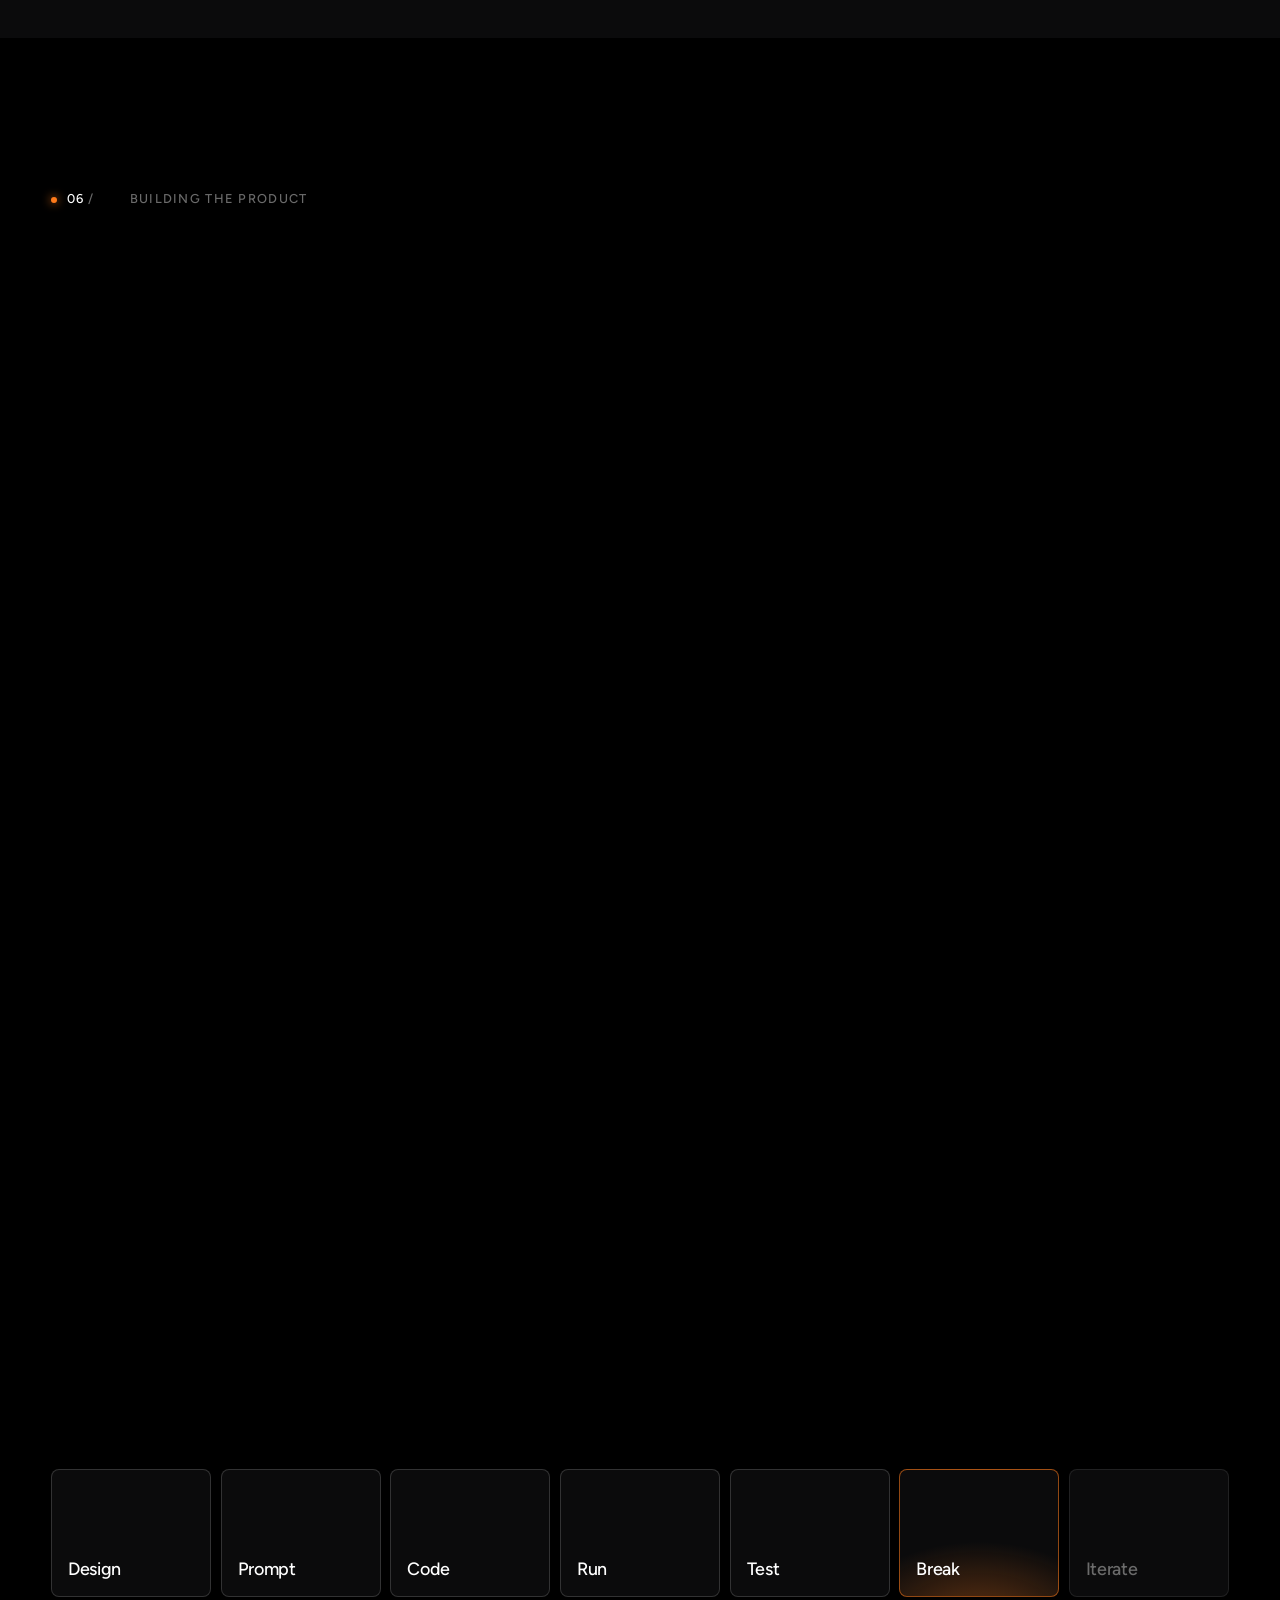
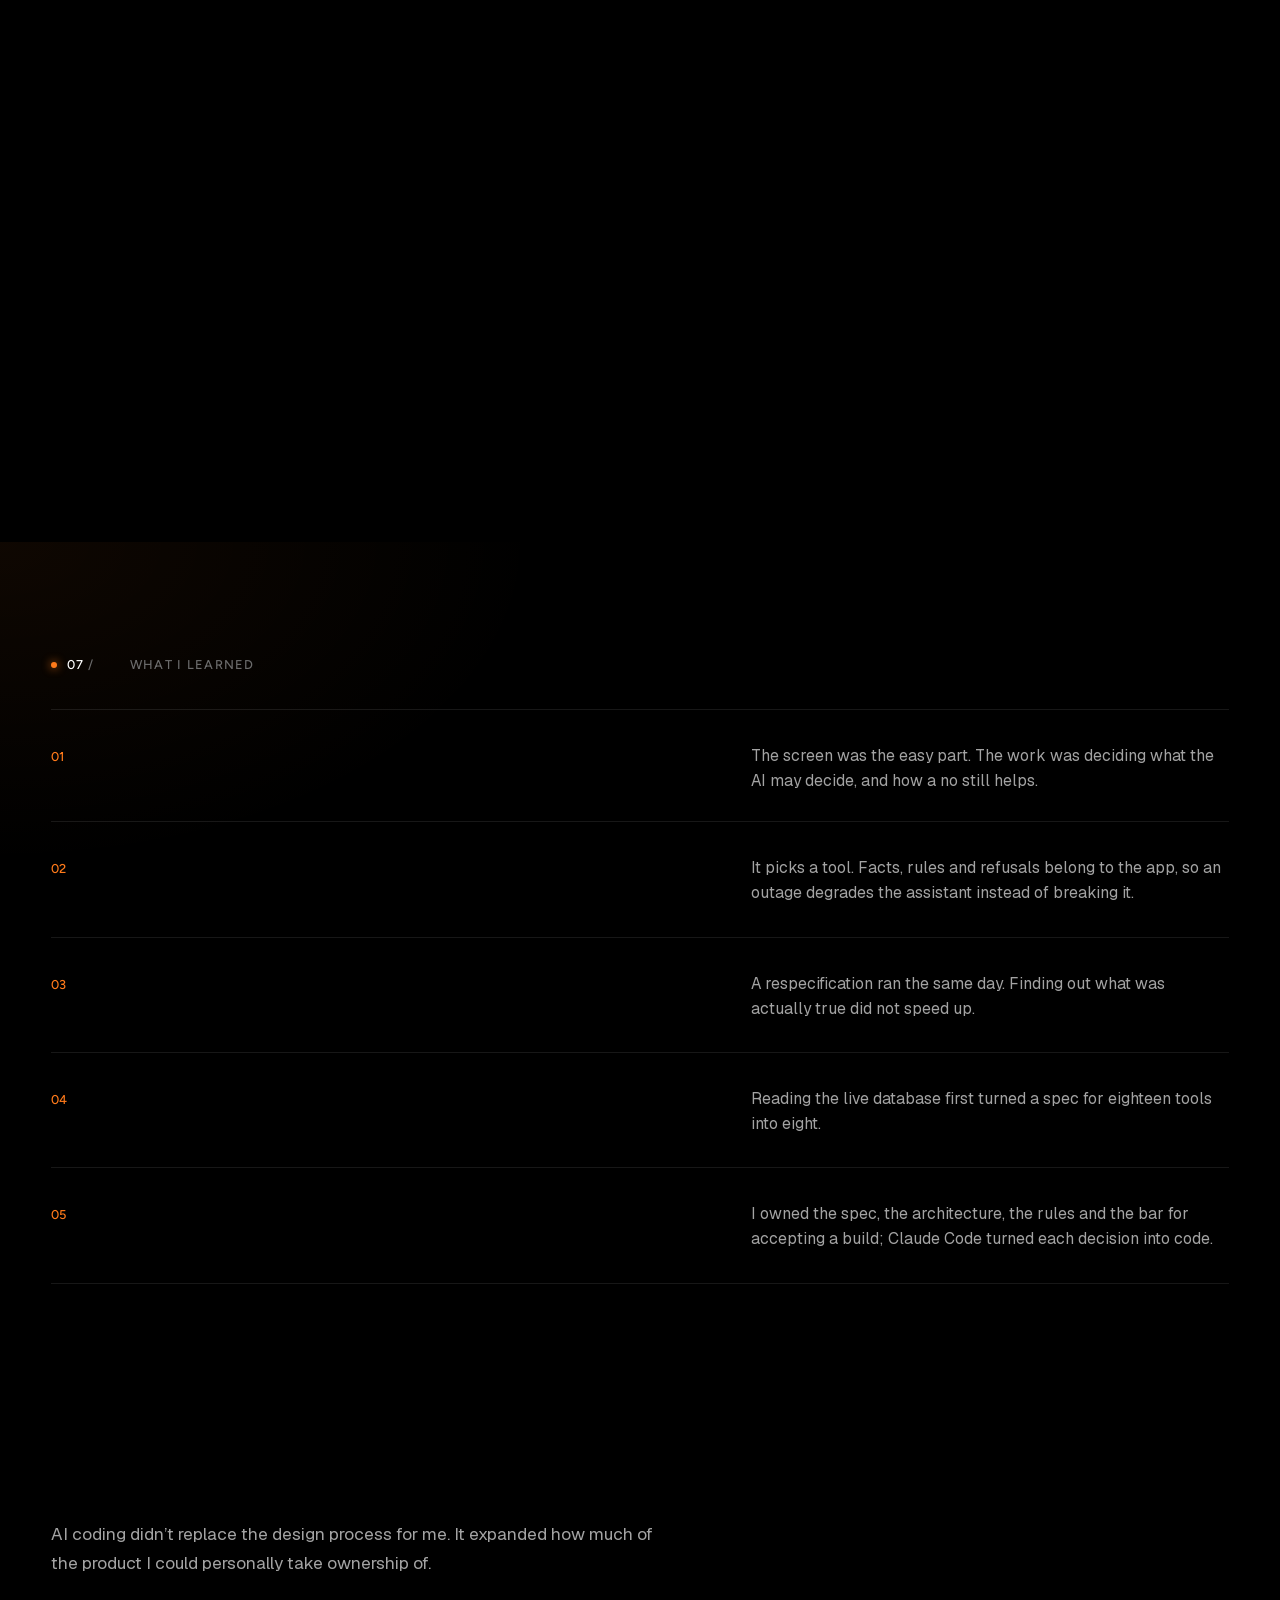
==== commit 87348492: "Preview: chatbot without the Testing chapter, no dashes in the text Co-Authored-By: Claude Opus 5.5 " ====
--- a/preview/index.html
+++ b/preview/index.html
@@ -8,7 +8,7 @@
 <meta name="theme-color" content="#111214">
 <link rel="icon" href="data:image/svg+xml,%3Csvg xmlns='http://www.w3.org/2000/svg' viewBox='0 0 32 32'%3E%3Crect width='32' height='32' rx='4' fill='%23111214'/%3E%3Ccircle cx='16' cy='16' r='6' fill='%23FF8A3D'/%3E%3C/svg%3E">
 <title>WorkPerks Chatbot, a product design case study</title>
-<meta name="description" content="I built an AI assistant that makes employee benefits easier to use: designed, built and validated end to end.">
+<meta name="description" content="I built an AI assistant that makes employee benefits easier to use, designed and built end to end.">
 <link rel="preload" href="public/fonts/figtree-var.woff2" as="font" type="font/woff2" crossorigin>
 <link rel="preload" href="public/fonts/Geist-var-latin.woff2" as="font" type="font/woff2" crossorigin>
 <link rel="stylesheet" href="fonts.css">
@@ -21,7 +21,7 @@
 <header class="bar" aria-label="Case study">
   <a class="bar-id" href="https://uxsiddha.github.io/home"><b>SP</b><span>Sathyasiddha Pattanaik</span></a>
   <nav class="bar-nav" aria-label="Chapters">
-    <a class="slink" href="#problem"><sup>01/</sup>Problem</a><a class="slink" href="#conv-design"><sup>02/</sup>Conversation</a><a class="slink" href="#works"><sup>03/</sup>System</a><a class="slink" href="#building"><sup>04/</sup>Build</a><a class="slink" href="#testing"><sup>05/</sup>Testing</a><a class="slink" href="#learnings"><sup>06/</sup>Learnings</a>
+    <a class="slink" href="#problem"><sup>01/</sup>Problem</a><a class="slink" href="#conv-design"><sup>02/</sup>Conversation</a><a class="slink" href="#works"><sup>03/</sup>System</a><a class="slink" href="#building"><sup>04/</sup>Build</a><a class="slink" href="#learnings"><sup>05/</sup>Learnings</a>
   </nav>
   <a class="btn btn-solid" href="#try">Try the prototype</a>
   <span class="bar-progress" aria-hidden="true"><i></i></span>
@@ -37,13 +37,13 @@
     <div class="a-surface" aria-hidden="true"></div>
     <div class="wrap a-grid">
       <div class="a-hero">
-        <div class="mark"><span>01</span><span>Case study</span><span>Aug&ndash;Sep 2026</span></div>
+        <div class="mark"><span>01</span><span>Case study</span><span>Aug to Sep 2026</span></div>
         <h1 id="hero-h" class="h-hero">I built an AI assistant that makes employee benefits easier to use.<span class="cur" aria-hidden="true"></span></h1>
-        <p class="lede">A conversational layer over WorkPerks that helps employees discover, understand and act on their benefits &mdash; designed, built and validated end to end.</p>
+        <p class="lede">A conversational layer over WorkPerks that helps employees discover, understand and act on their benefits, designed and built end to end.</p>
         <dl class="cols">
           <div><dt>Role</dt><dd>Product designer, end to end</dd></div>
           <div><dt>Built with</dt><dd>Claude Code &middot; Next.js &middot; Node &middot; Gemini</dd></div>
-          <div><dt>Timeline</dt><dd>Three weeks, Aug&ndash;Sep 2026</dd></div>
+          <div><dt>Timeline</dt><dd>Three weeks, Aug to Sep 2026</dd></div>
         </dl>
       </div>
       <div class="a-phone"><div class="phone" id="phone-hero"></div></div>
@@ -174,7 +174,7 @@
       <li><q>tablets every day for my blood pressure</q><b>Pharmacy &amp; medical supplies</b><i class="ok">Right</i></li>
       <li><q>sleeping badly, running on empty</q><b>Digital challenges</b><i class="no">Wrong &rarr; Employee Assistance Programme</i></li>
     </ol>
-    <p class="fine">The benefit each answer led with, in the recorded run behind the held-out comparison in Testing.</p>
+    <p class="fine">The benefit each answer led with, in one recorded run.</p>
   </div>
 
   <div class="wrap trust">
@@ -197,7 +197,7 @@
   <div class="wrap ba-wrap">
     <div class="ba-head">
       <p class="kicker">Clarity over AI-sounding language</p>
-      <h3 class="h-sub">Three answers I rewrote after testing.</h3>
+      <h3 class="h-sub">Three answers I rewrote.</h3>
       <p class="body-sm">Each is recorded in the code, with the question that exposed it.</p>
       <p class="ba-switch" aria-hidden="true"><span data-ba="before" class="is-on">Before</span><span data-ba="after">After</span></p>
     </div>
@@ -210,14 +210,14 @@
       </li>
       <li>
         <p class="ba-q">how do I claim this back</p>
-        <div class="ba-b is-before"><p>I can&rsquo;t do claiming expenses back myself &mdash; I can explain anything and take you to where it happens.</p><p class="ba-miss">No button followed.</p></div>
+        <div class="ba-b is-before"><p>I can&rsquo;t do claiming expenses back myself. I can explain anything and take you to where it happens.</p><p class="ba-miss">No button followed.</p></div>
         <div class="ba-b is-after"><p class="ba-lbl">When there&rsquo;s no screen to offer</p><p>I can&rsquo;t do claiming expenses back myself, and there is no screen in this app for it. I can explain how it works, or find you something else.</p></div>
         <p class="ba-why">It promised a screen it couldn&rsquo;t show. Now the promise only comes with a button, and without one it says so.</p>
       </li>
       <li>
         <p class="ba-q">can I get a Bata voucher</p>
         <div class="ba-b is-before"><p>You can purchase a Bata voucher, which is redeemable in store only. Your voucher code will be masked once you complete the&hellip;</p><p class="ba-miss">No price, value or discount.</p></div>
-        <div class="ba-b is-after"><p>Yes &mdash; Bata is available at <i class="ba-f">price</i>, redeemed <i class="ba-f">where</i>.</p><p class="ba-rows"><span>Value</span><span>Redeemed</span><span>In stock</span></p><p class="ba-chips"><i>Where can I use my Bata voucher?</i></p></div>
+        <div class="ba-b is-after"><p>Yes, Bata is available at <i class="ba-f">price</i>, redeemed <i class="ba-f">where</i>.</p><p class="ba-rows"><span>Value</span><span>Redeemed</span><span>In stock</span></p><p class="ba-chips"><i>Where can I use my Bata voucher?</i></p></div>
         <p class="ba-why">Prose lost the facts. Figures now sit in rows, filled live from the supplier, which the AI&rsquo;s phrasing never touches.</p>
       </li>
     </ol>
@@ -237,7 +237,7 @@
         <li data-k="1"><span class="sys-k">AI router</span><div class="sys-node is-ai"><code>cannot_do</code><small>thing: cancel my gym booking<br>screen: orders</small></div><p class="sys-p">One call. The model reads the sentence and returns the name of a tool. Never a fact.</p></li>
         <li data-k="2"><span class="sys-k">Tools</span><div class="sys-node"><b>Names what it can&rsquo;t do</b><small>and checks the screen exists</small></div><p class="sys-p">Ordinary code, one per kind of question. Each returns data, or the reason there is none.</p></li>
         <li data-k="3"><span class="sys-k">Application data &middot; APIs</span><div class="sys-node"><b>Your orders</b><small>a screen the app confirmed it has</small></div><p class="sys-p">The app&rsquo;s own data, or the voucher supplier&rsquo;s API through a small proxy.</p></li>
-        <li data-k="4"><span class="sys-k">Response</span><div class="sys-node is-out"><p>I can&rsquo;t do cancelling your gym booking myself &mdash; I can explain anything and take you to where it happens.</p><span class="sys-btn">Your orders</span></div><p class="sys-p">Built by the app, in code. Every button goes to a screen the app confirmed it has.</p></li>
+        <li data-k="4"><span class="sys-k">Response</span><div class="sys-node is-out"><p>I can&rsquo;t do cancelling your gym booking myself. I can explain anything and take you to where it happens.</p><span class="sys-btn">Your orders</span></div><p class="sys-p">Built by the app, in code. Every button goes to a screen the app confirmed it has.</p></li>
       </ol>
       <p class="sys-note">In the app the model fills in the tool&rsquo;s arguments; the ones shown are what this page&rsquo;s keyword layer produces for the same question.</p>
     </div>
@@ -313,30 +313,10 @@
   </div>
 </section>
 
-<!-- ================================================= 07 TESTING -->
-<section class="sec testing" id="testing" aria-labelledby="test-h">
-  <div class="wrap">
-    <div class="mark"><span>07</span><span>Testing and validation</span></div>
-    <h2 id="test-h" class="h-statement rv">Not to prove it worked. <em>To check it behaved the way I decided it should.</em></h2>
-    <p class="body ev-scope">Automated and scripted evaluations of the assistant&rsquo;s behaviour. They don&rsquo;t show universal accuracy, and they aren&rsquo;t usability or business results.</p>
-    <div class="metrics">
-      <div class="m-row"><p class="m-num"><span data-count="268">268</span></p><div class="m-txt"><p class="m-k">Generated scenarios</p><p>Generated from the live catalogue rather than written by hand.</p></div></div>
-      <div class="m-row"><p class="m-num"><span data-count="261">261</span><small>/268</small></p><div class="m-txt"><p class="m-k">Real answers, no rule broken</p><p>Ended in a real answer with none of eleven automated rules broken. Five of the seven left are correct refusals.</p></div></div>
-      <div class="m-row"><p class="m-num"><span data-count="18">18</span><small>/20</small></p><div class="m-txt"><p class="m-k">Held-out comparison &middot; measured once, 1 September</p><p>Situation questions that reached the right benefit with the AI, against <b>3 of 20</b> for keyword search alone.</p>
-        <div class="vs-bars" aria-hidden="true"><div><span>With the AI</span><i style="--w:90%"></i><b>18/20</b></div><div><span>Keywords only</span><i style="--w:15%"></i><b>3/20</b></div></div></div></div>
-    </div>
-    <div class="fam-wrap">
-      <p class="kicker">The 268, by kind of question</p>
-      <div class="families" id="families"></div>
-      <p class="family-q" id="family-q" aria-live="polite"></p>
-    </div>
-  </div>
-</section>
-
-<!-- ================================================= 08 WHAT I LEARNED -->
+<!-- ================================================= 07 WHAT I LEARNED -->
 <section class="sec learnings" id="learnings" aria-labelledby="learn-h">
   <div class="wrap">
-    <div class="mark"><span>08</span><span>What I learned</span></div>
+    <div class="mark"><span>07</span><span>What I learned</span></div>
     <h2 id="learn-h" class="visually-hidden">What I learned</h2>
     <ol class="learn" id="learn">
       <li><h3 class="rv">AI UX is behaviour design.</h3><p>The screen was the easy part. The work was deciding what the AI may decide, and how a no still helps.</p></li>
@@ -352,10 +332,10 @@
   </div>
 </section>
 
-<!-- ================================================= 09 DISCOVERIES -->
+<!-- ================================================= 08 DISCOVERIES -->
 <section class="sec discoveries" id="discoveries" aria-labelledby="disc-h">
   <div class="wrap">
-    <div class="mark"><span>09</span><span>Real-world discoveries</span></div>
+    <div class="mark"><span>08</span><span>Real-world discoveries</span></div>
     <h2 id="disc-h" class="h-sec">Reality doesn&rsquo;t behave like documentation.</h2>
     <p class="body">Six supplier behaviours the integration guide doesn&rsquo;t document, found by running the integration on the account I had access to.</p>
     <ol class="disc">
@@ -370,12 +350,12 @@
   </div>
 </section>
 
-<!-- ================================================= 10 FINAL PROTOTYPE: back to the opening's phone -->
+<!-- ================================================= 09 FINAL PROTOTYPE: back to the opening's phone -->
 <section class="sec try" id="try" aria-labelledby="try-h">
   <div class="try-stage">
     <div class="wrap a-grid try-grid">
       <div class="try-copy">
-        <div class="mark"><span>10</span><span>The prototype</span></div>
+        <div class="mark"><span>09</span><span>The prototype</span></div>
         <h2 id="try-h" class="h-sec">Try the assistant yourself.</h2>
         <p class="body-sm">The prototype&rsquo;s own tools, renderer and catalogue: 35 benefits (27 switched on for this employee), a wallet and eight past orders. The AI can&rsquo;t run in a static page, so typing is matched by the app&rsquo;s keyword backup layer.</p>
         <ol class="asks" aria-label="Try asking">
